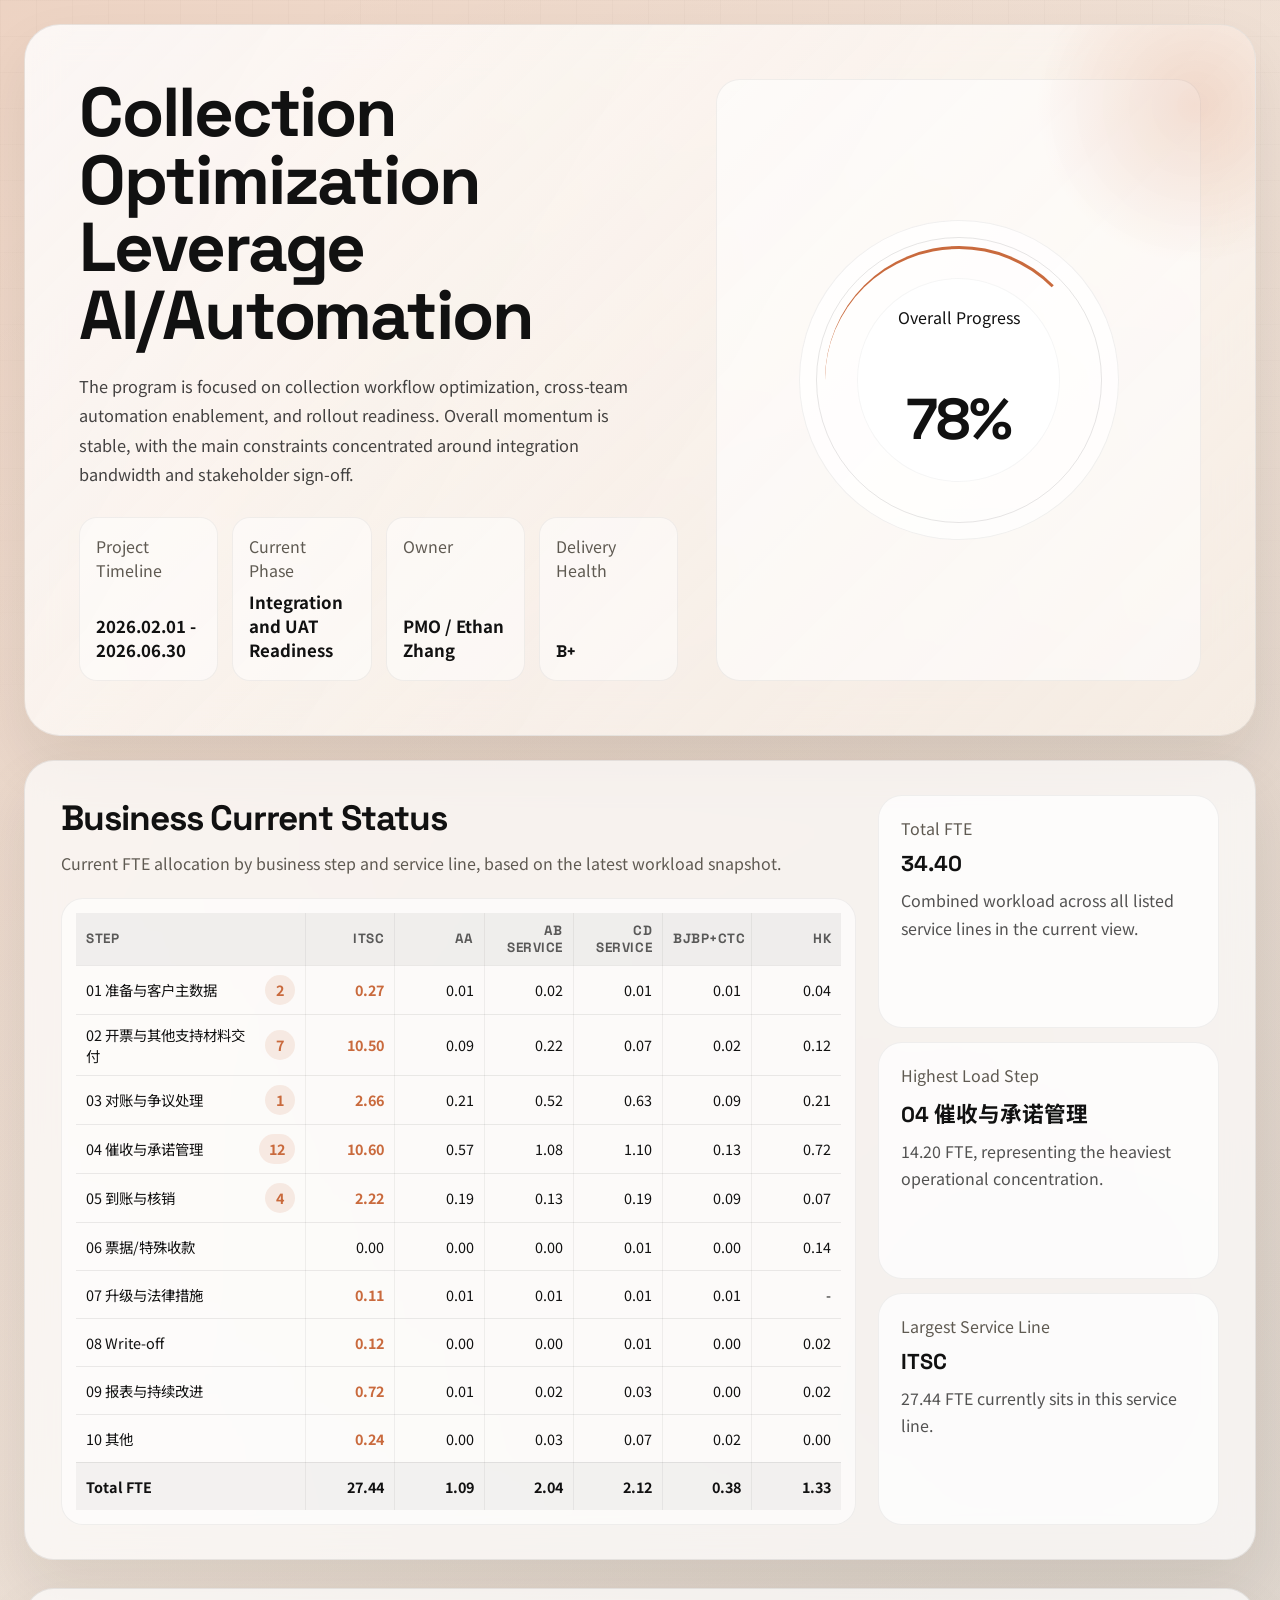
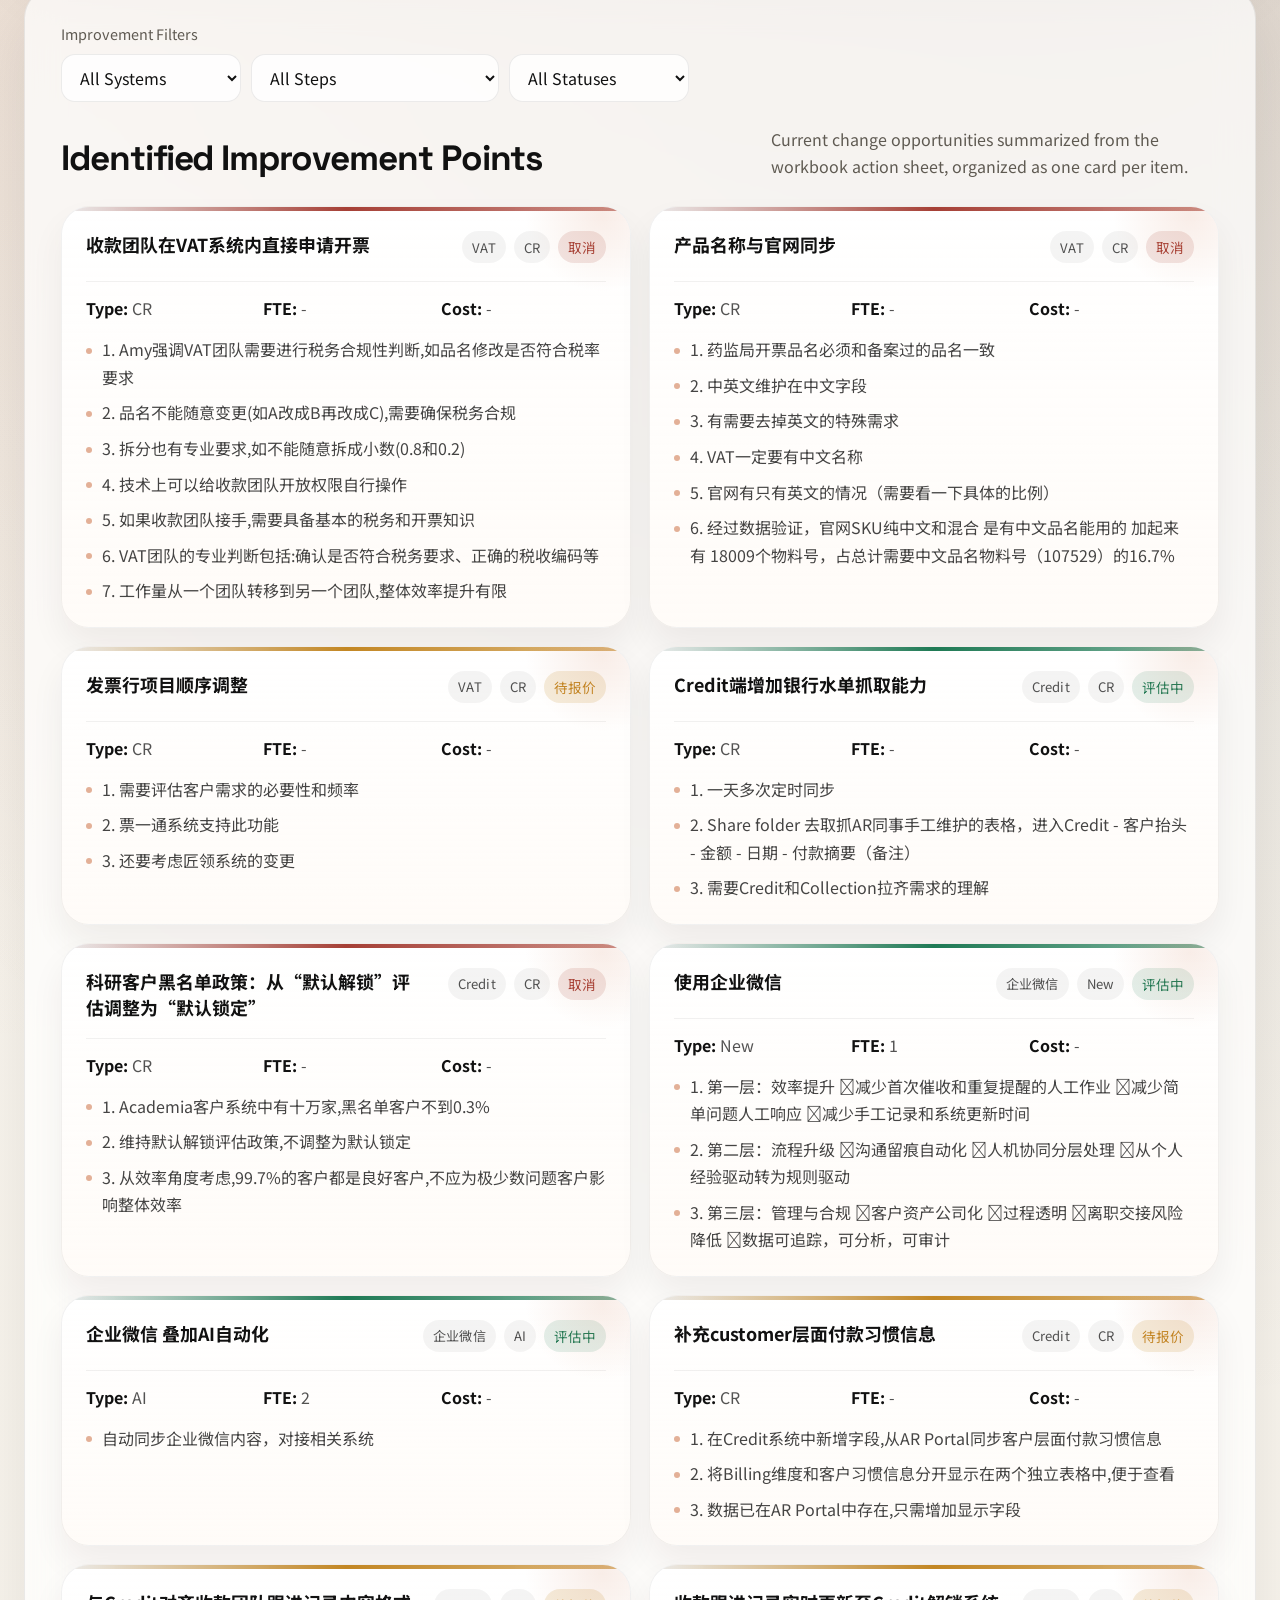
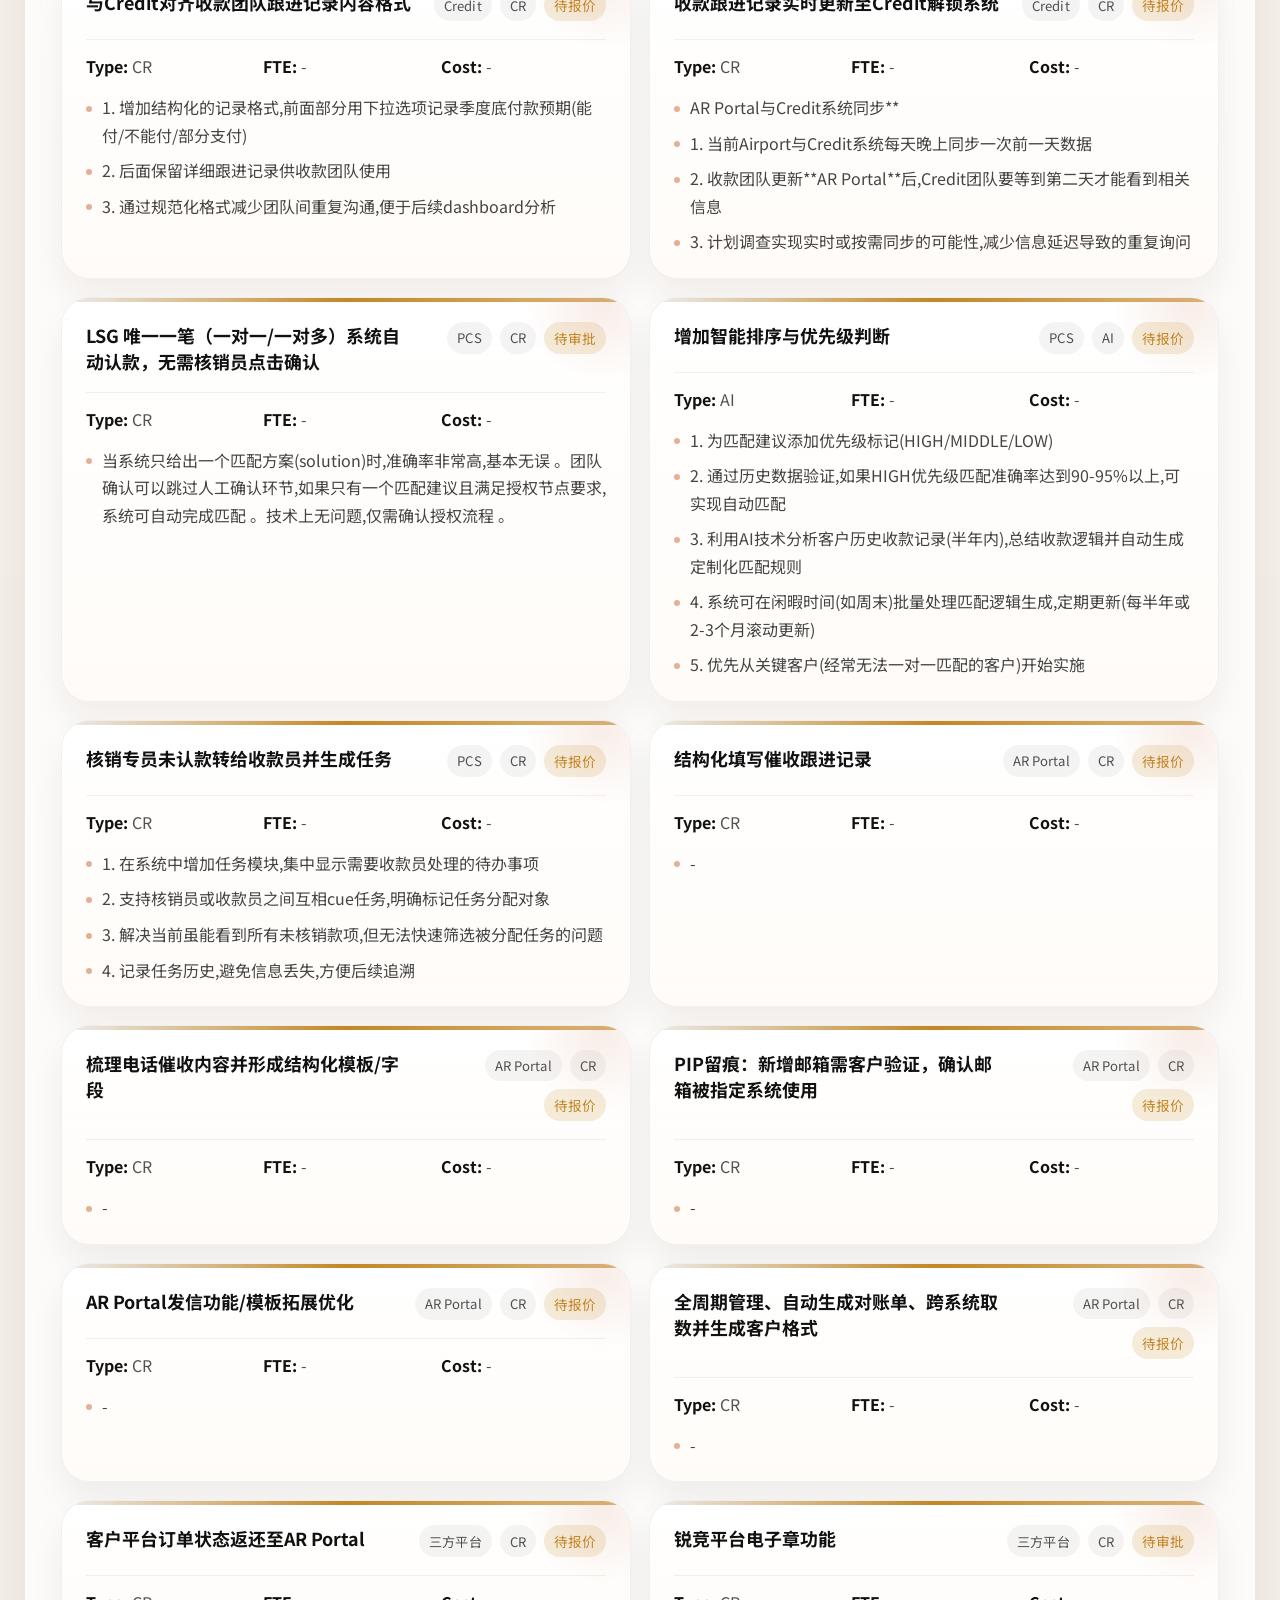
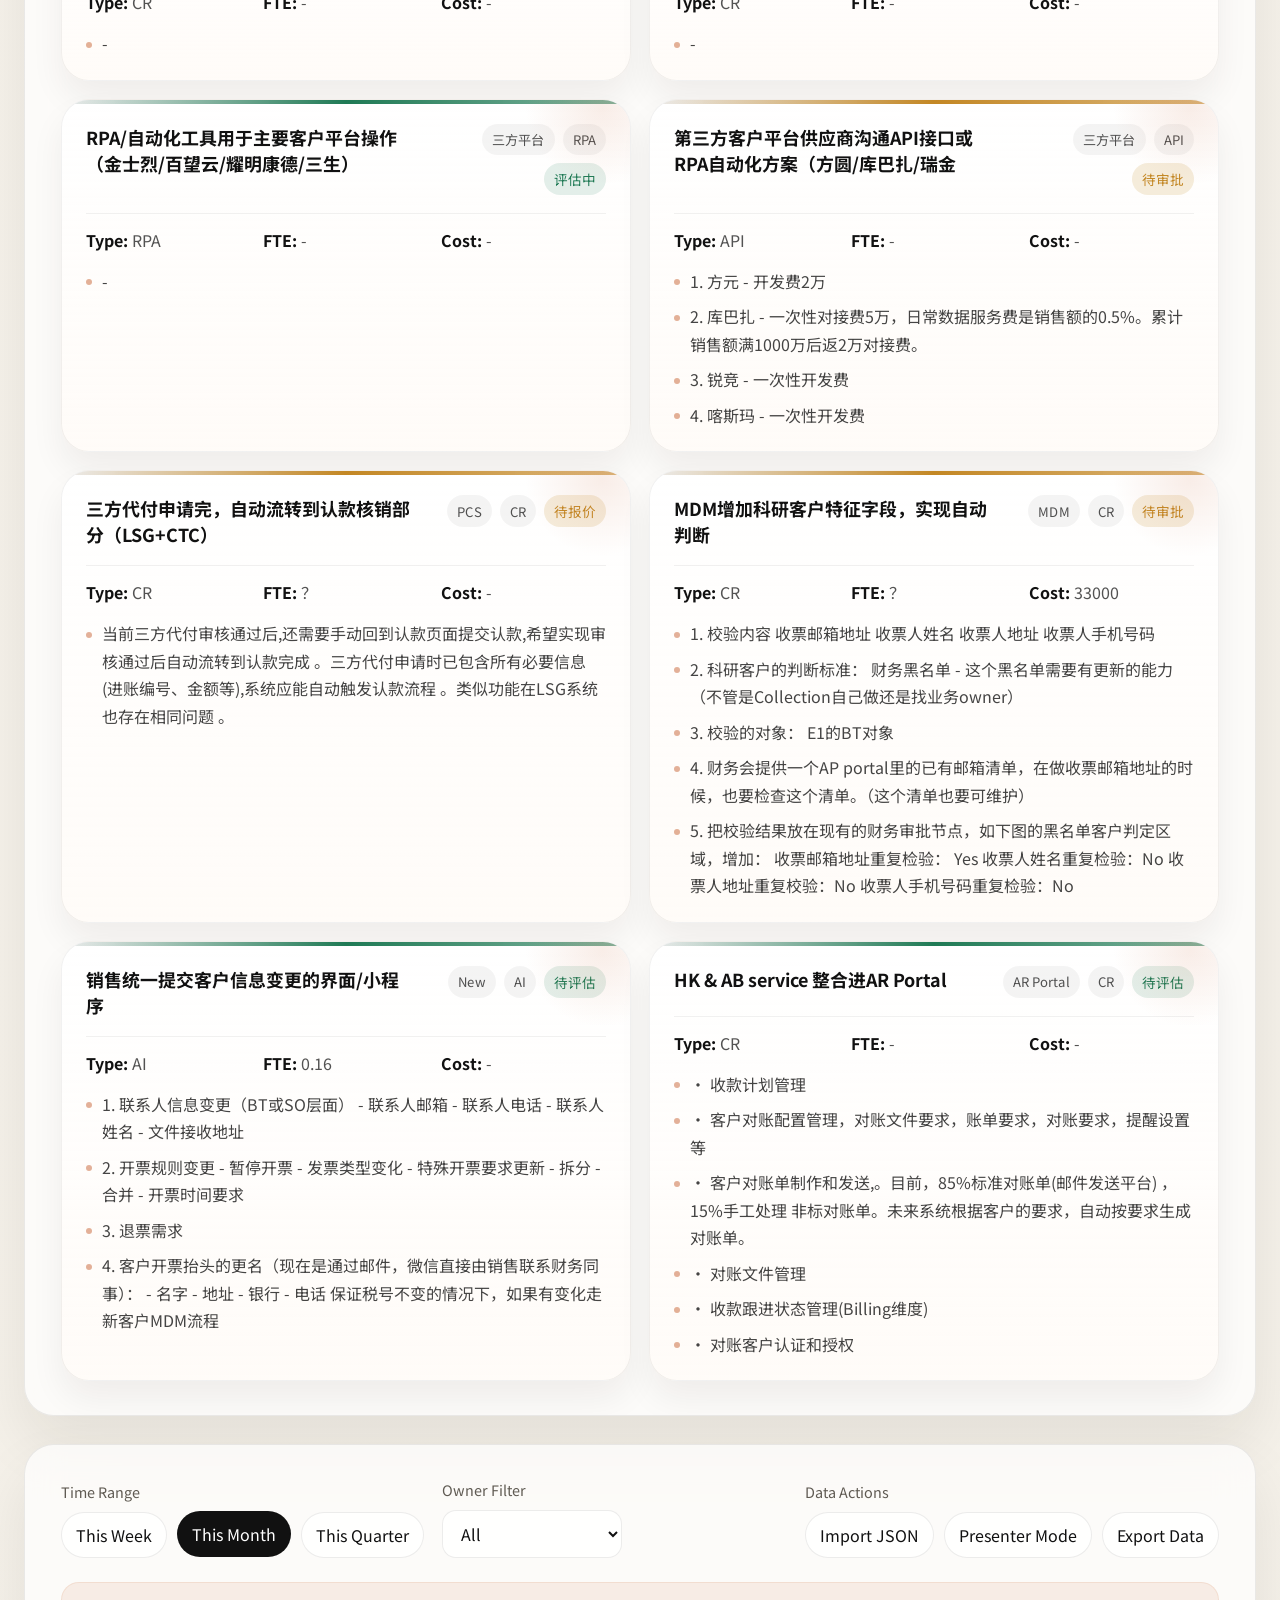
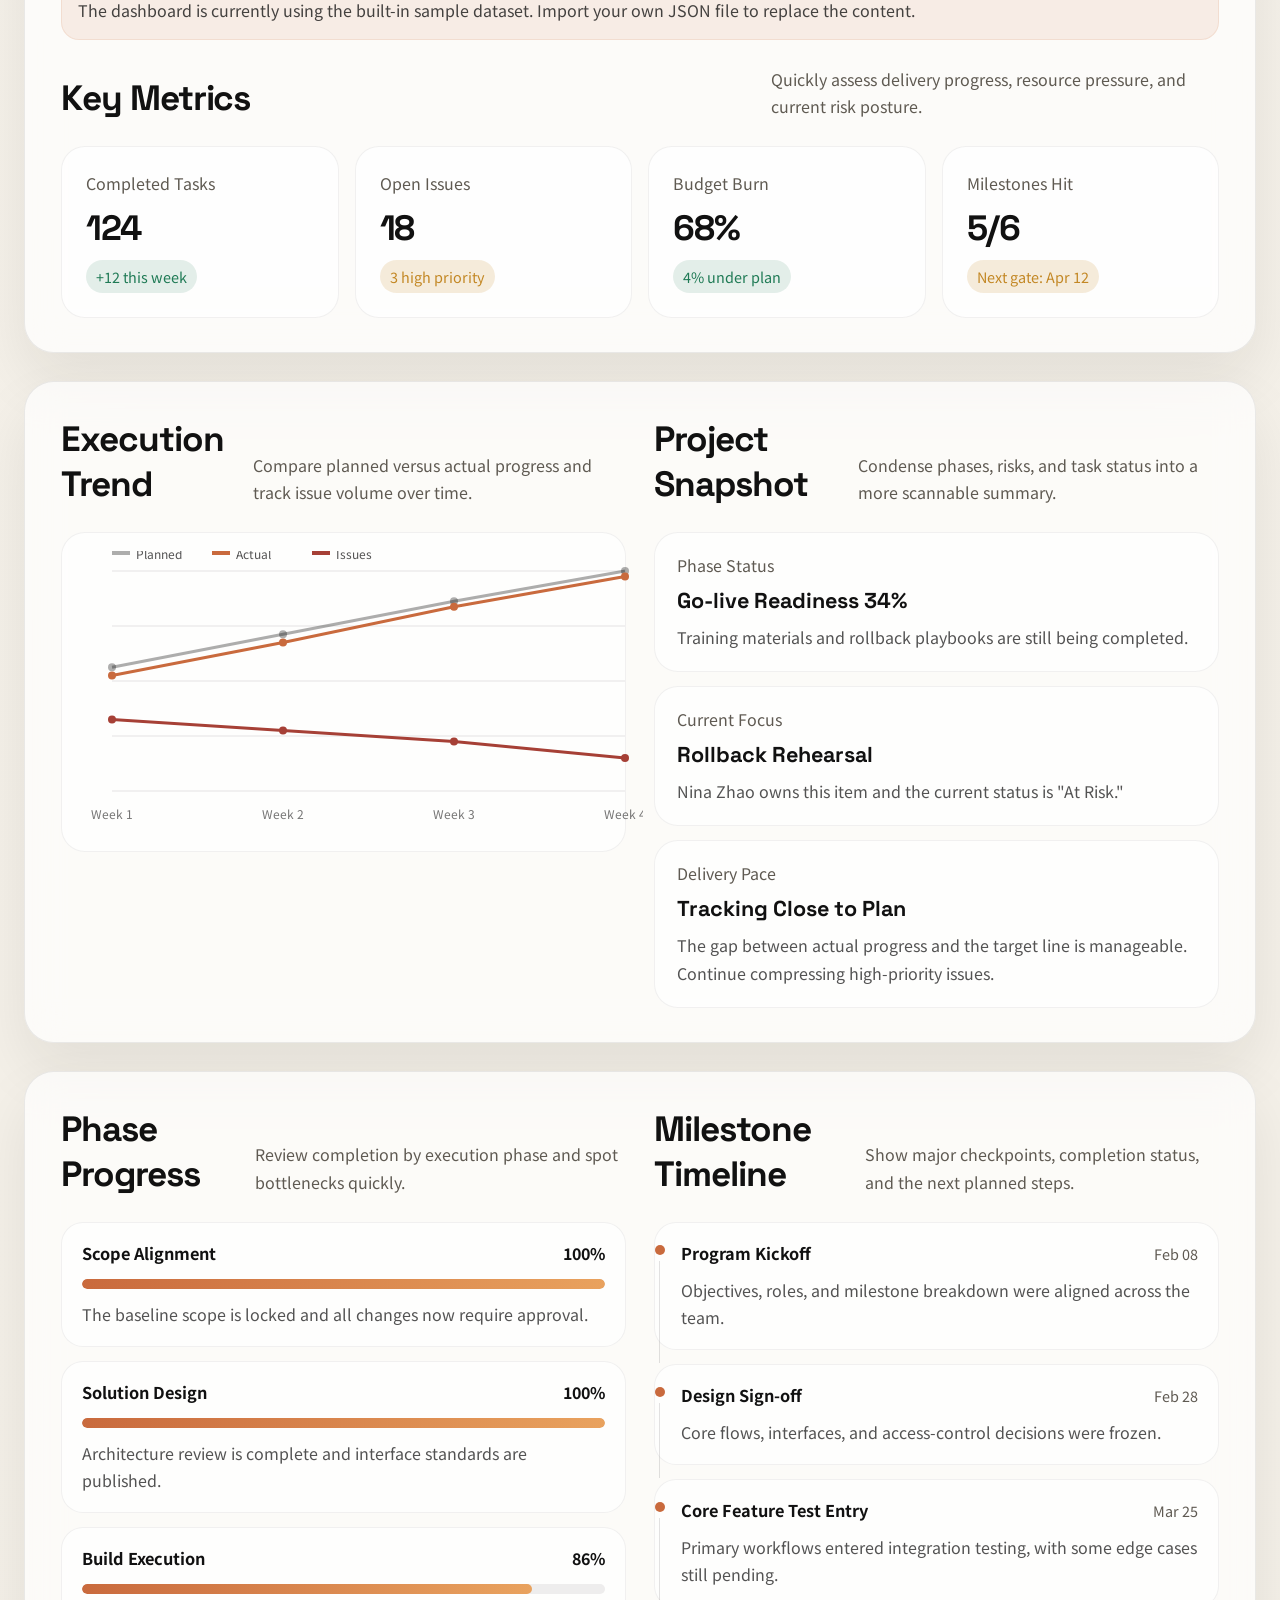
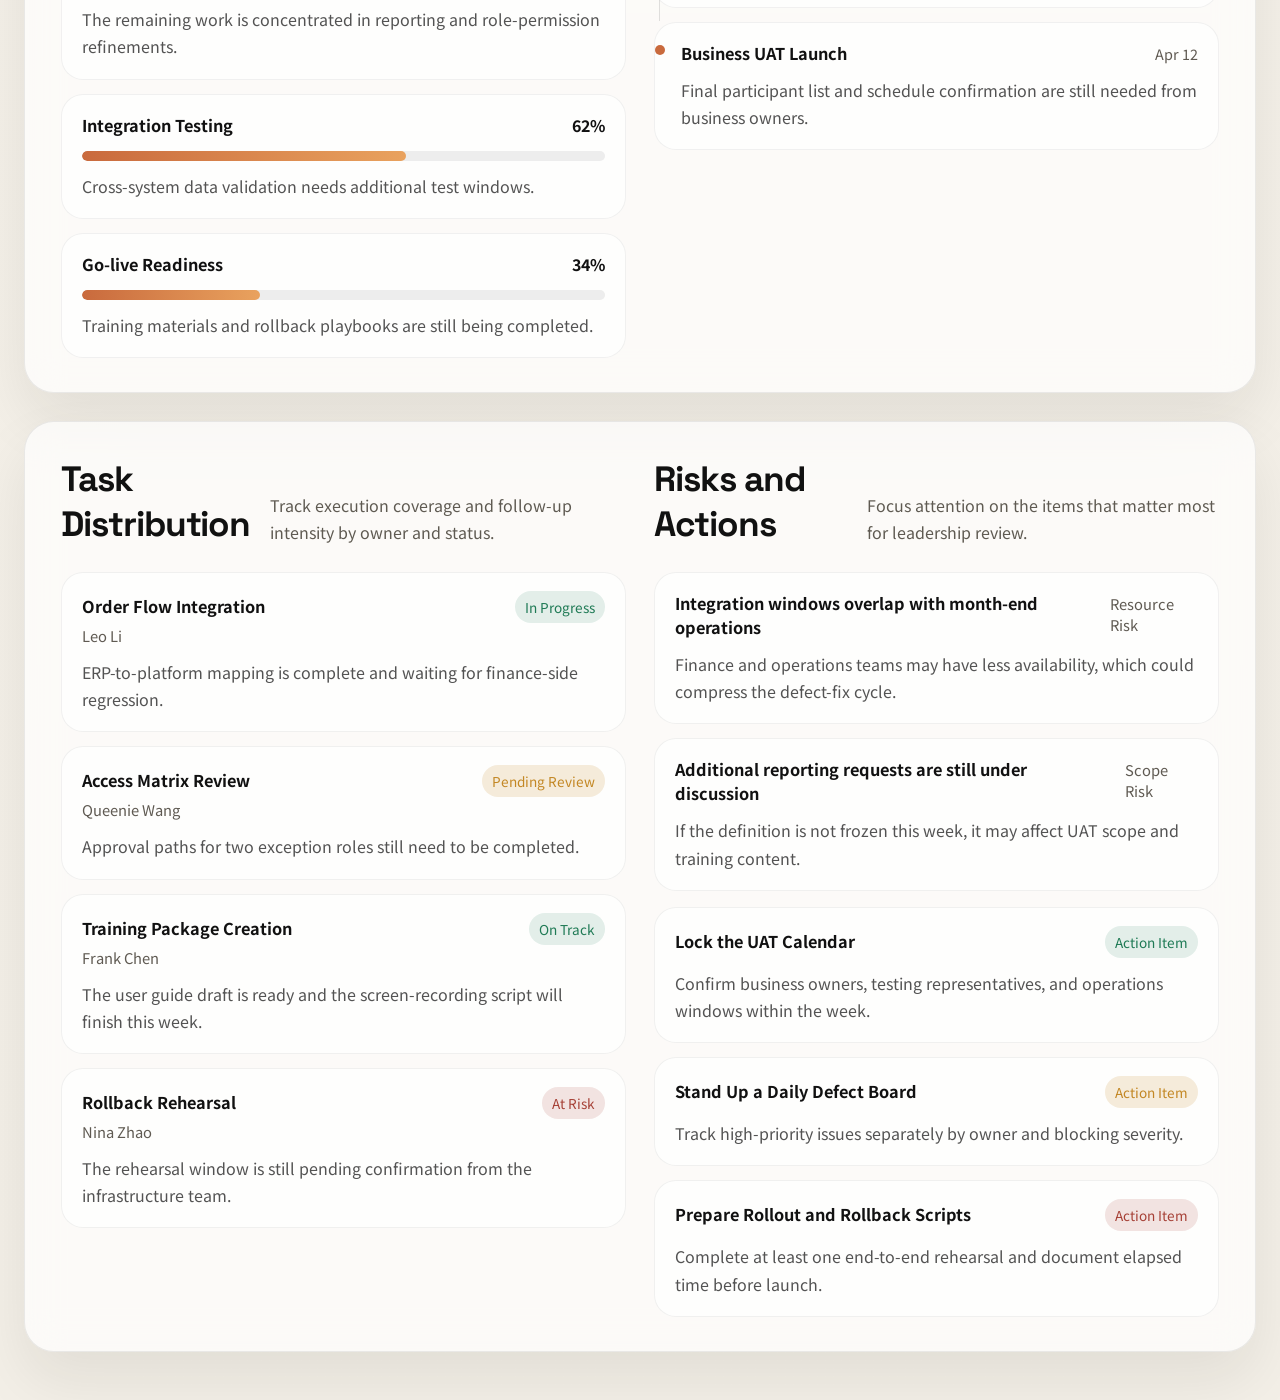
==== index.html @ 38a6ad5c "Initial dashboard implementation" ====
<!DOCTYPE html>
<html lang="en">
  <head>
    <meta charset="UTF-8" />
    <meta name="viewport" content="width=device-width, initial-scale=1.0" />
    <title>Project Execution Dashboard</title>
    <link rel="preconnect" href="https://fonts.googleapis.com" />
    <link rel="preconnect" href="https://fonts.gstatic.com" crossorigin />
    <link
      href="https://fonts.googleapis.com/css2?family=Noto+Sans+SC:wght@400;500;700;800&family=Space+Grotesk:wght@500;700&display=swap"
      rel="stylesheet"
    />
    <link rel="stylesheet" href="./styles.css" />
  </head>
  <body>
    <div class="page-shell">
      <header class="hero slide">
        <div class="hero-copy">
          <h1 id="project-name">Collection Optimization Leverage AI/Automation</h1>
          <p class="hero-summary" id="project-summary"></p>
          <div class="hero-meta">
            <div>
              <span class="meta-label">Project Timeline</span>
              <strong id="project-duration"></strong>
            </div>
            <div>
              <span class="meta-label">Current Phase</span>
              <strong id="project-stage"></strong>
            </div>
            <div>
              <span class="meta-label">Owner</span>
              <strong id="project-owner"></strong>
            </div>
            <div>
              <span class="meta-label">Delivery Health</span>
              <strong id="health-score"></strong>
            </div>
          </div>
        </div>

        <div class="hero-progress">
          <div class="hero-orbit-panel">
            <div class="progress-orbit">
              <div class="orbit-ring"></div>
              <div class="orbit-core">
                <span>Overall Progress</span>
                <strong id="overall-progress">0%</strong>
              </div>
            </div>
          </div>
        </div>
      </header>

      <main class="dashboard">
        <section class="section business-slide slide">
          <div>
            <div class="section-head">
              <h2><span class="title-line">Business Current Status</span></h2>
              <p>Current FTE allocation by business step and service line, based on the latest workload snapshot.</p>
            </div>
            <div class="business-table-shell">
              <table class="business-table" id="business-table">
                <thead></thead>
                <tbody></tbody>
              </table>
            </div>
          </div>

          <aside class="business-aside">
            <article class="overview-panel">
              <span class="meta-label">Total FTE</span>
              <strong id="business-total-fte"></strong>
              <p id="business-total-note"></p>
            </article>
            <article class="overview-panel">
              <span class="meta-label">Highest Load Step</span>
              <strong id="business-top-step"></strong>
              <p id="business-top-step-note"></p>
            </article>
            <article class="overview-panel">
              <span class="meta-label">Largest Service Line</span>
              <strong id="business-top-service"></strong>
              <p id="business-top-service-note"></p>
            </article>
          </aside>
        </section>

        <section class="section slide">
          <div class="toolbar">
            <div class="toolbar-group">
              <span class="toolbar-label">Improvement Filters</span>
              <div class="chip-group action-filter-group">
                <select id="action-system-filter" class="toolbar-select">
                  <option value="all">All Systems</option>
                </select>
                <select id="action-step-filter" class="toolbar-select">
                  <option value="all">All Steps</option>
                </select>
                <select id="action-status-filter" class="toolbar-select">
                  <option value="all">All Statuses</option>
                </select>
              </div>
            </div>
          </div>

          <div class="section-head">
            <h2>Identified Improvement Points</h2>
            <p>Current change opportunities summarized from the workbook action sheet, organized as one card per item.</p>
          </div>
          <div class="action-card-grid" id="action-card-grid"></div>
        </section>

        <section class="section slide">
          <div class="toolbar">
            <div class="toolbar-group">
              <span class="toolbar-label">Time Range</span>
              <div class="chip-group" id="range-chips"></div>
            </div>
            <div class="toolbar-group">
              <label class="toolbar-label" for="owner-filter">Owner Filter</label>
              <select id="owner-filter" class="toolbar-select">
                <option value="all">All</option>
              </select>
            </div>
            <div class="toolbar-group toolbar-actions">
              <span class="toolbar-label">Data Actions</span>
              <div class="chip-group action-chips">
                <label class="chip-button chip-file" for="data-file">Import JSON</label>
                <input id="data-file" type="file" accept=".json,application/json" hidden />
                <button type="button" class="chip-button" id="toggle-presenter">Presenter Mode</button>
                <button type="button" class="chip-button" id="export-data">Export Data</button>
              </div>
            </div>
          </div>

          <div class="status-banner" id="status-banner">
            The dashboard is currently using the built-in sample dataset. Import your own JSON file to replace the content.
          </div>

          <div class="section-head">
            <h2>Key Metrics</h2>
            <p>Quickly assess delivery progress, resource pressure, and current risk posture.</p>
          </div>
          <div class="metric-grid" id="metric-grid"></div>
        </section>

        <section class="section split-section slide">
          <div>
            <div class="section-head">
              <h2>Execution Trend</h2>
              <p>Compare planned versus actual progress and track issue volume over time.</p>
            </div>
            <div class="chart-card">
              <canvas id="trend-chart" aria-label="Execution trend chart"></canvas>
            </div>
          </div>

          <div>
            <div class="section-head">
              <h2>Project Snapshot</h2>
              <p>Condense phases, risks, and task status into a more scannable summary.</p>
            </div>
            <div class="overview-stack">
              <article class="overview-panel">
                <span class="meta-label">Phase Status</span>
                <strong id="phase-highlight"></strong>
                <p id="phase-highlight-note"></p>
              </article>
              <article class="overview-panel">
                <span class="meta-label">Current Focus</span>
                <strong id="focus-highlight"></strong>
                <p id="focus-highlight-note"></p>
              </article>
              <article class="overview-panel">
                <span class="meta-label">Delivery Pace</span>
                <strong id="pace-highlight"></strong>
                <p id="pace-highlight-note"></p>
              </article>
            </div>
          </div>
        </section>

        <section class="section split-section slide">
          <div>
            <div class="section-head">
              <h2>Phase Progress</h2>
              <p>Review completion by execution phase and spot bottlenecks quickly.</p>
            </div>
            <div class="phase-list" id="phase-list"></div>
          </div>

          <div>
            <div class="section-head">
              <h2>Milestone Timeline</h2>
              <p>Show major checkpoints, completion status, and the next planned steps.</p>
            </div>
            <div class="timeline" id="timeline"></div>
          </div>
        </section>

        <section class="section split-section">
          <div>
            <div class="section-head">
              <h2>Task Distribution</h2>
              <p>Track execution coverage and follow-up intensity by owner and status.</p>
            </div>
            <div class="task-board" id="task-board"></div>
          </div>

          <div>
            <div class="section-head">
              <h2>Risks and Actions</h2>
              <p>Focus attention on the items that matter most for leadership review.</p>
            </div>
            <div class="risk-list" id="risk-list"></div>
            <div class="action-list" id="action-list"></div>
          </div>
        </section>
      </main>
    </div>

    <div class="modal-backdrop" id="action-modal" hidden>
      <div class="modal-panel">
        <div class="section-head modal-head">
          <h2 id="modal-title">Linked Actions</h2>
          <button type="button" class="chip-button" id="modal-close">Close</button>
        </div>
        <div class="action-card-grid" id="modal-card-grid"></div>
      </div>
    </div>

    <script src="./action-summary-data.js"></script>
    <script src="./script.js"></script>
  </body>
</html>
---- styles.css ----
:root {
  --bg: #f3efe7;
  --surface: rgba(255, 255, 255, 0.72);
  --surface-strong: rgba(255, 255, 255, 0.92);
  --ink: #111111;
  --muted: #5f5a52;
  --line: rgba(17, 17, 17, 0.08);
  --accent: #c96a3d;
  --accent-soft: rgba(201, 106, 61, 0.14);
  --success: #1f7a55;
  --warn: #c38724;
  --danger: #a64036;
  --shadow: 0 28px 60px rgba(30, 22, 16, 0.08);
  --page-width: min(1280px, calc(100vw - 48px));
}

* {
  box-sizing: border-box;
}

html {
  scroll-behavior: smooth;
}

body {
  margin: 0;
  font-family: "Noto Sans SC", "Segoe UI", sans-serif;
  color: var(--ink);
  background:
    radial-gradient(circle at top left, rgba(201, 106, 61, 0.24), transparent 28%),
    radial-gradient(circle at 85% 15%, rgba(17, 17, 17, 0.12), transparent 20%),
    linear-gradient(180deg, #f8f4ed 0%, var(--bg) 100%);
}

body::before {
  content: "";
  position: fixed;
  inset: 0;
  background-image: linear-gradient(rgba(17, 17, 17, 0.02) 1px, transparent 1px),
    linear-gradient(90deg, rgba(17, 17, 17, 0.02) 1px, transparent 1px);
  background-size: 36px 36px;
  pointer-events: none;
  mask-image: linear-gradient(180deg, rgba(0, 0, 0, 0.8), transparent 88%);
}

.page-shell {
  width: var(--page-width);
  margin: 0 auto;
  padding: 24px 0 48px;
}

.slide {
  width: 100%;
  position: relative;
}

.hero,
.section {
  backdrop-filter: blur(18px);
  border: 1px solid var(--line);
  box-shadow: var(--shadow);
}

.hero {
  padding: 54px;
  display: grid;
  grid-template-columns: minmax(0, 1.12fr) minmax(380px, 0.88fr);
  gap: 20px;
  align-items: stretch;
  border-radius: 36px;
  background:
    linear-gradient(135deg, rgba(255, 255, 255, 0.84), rgba(255, 248, 240, 0.64)),
    linear-gradient(120deg, rgba(201, 106, 61, 0.07), transparent 60%);
  overflow: hidden;
  position: relative;
}

.hero::after {
  content: "";
  position: absolute;
  width: 340px;
  height: 340px;
  right: -110px;
  top: -90px;
  border-radius: 50%;
  background: radial-gradient(circle, rgba(201, 106, 61, 0.2), transparent 66%);
}

.meta-label,
.section-head p,
.metric-label,
.timeline-date,
.task-owner,
.risk-tag {
  color: var(--muted);
}

h1,
h2,
.metric-value,
#overall-progress,
#health-score {
  font-family: "Space Grotesk", "Noto Sans SC", sans-serif;
  letter-spacing: -0.03em;
}

h1 {
  font-size: clamp(2.8rem, 5.4vw, 4.9rem);
  line-height: 0.98;
  margin: 0;
  max-width: 11ch;
}

.hero-summary {
  font-size: 1.02rem;
  line-height: 1.8;
  max-width: 64ch;
  margin: 22px 0 0;
  color: rgba(17, 17, 17, 0.78);
}

.hero-meta {
  display: grid;
  grid-template-columns: repeat(4, minmax(0, 1fr));
  gap: 14px;
  margin-top: 28px;
}

.hero-meta > div {
  padding: 16px 16px 18px;
  border-radius: 18px;
  background: rgba(255, 255, 255, 0.5);
  border: 1px solid rgba(17, 17, 17, 0.05);
  min-height: 110px;
  display: flex;
  flex-direction: column;
  justify-content: space-between;
}

.hero-meta strong {
  display: block;
  margin-top: 8px;
  font-size: 1.05rem;
}

.hero-copy {
  display: flex;
  flex-direction: column;
  justify-content: space-between;
  padding-right: 18px;
}

.hero-progress {
  display: flex;
  align-items: stretch;
  justify-content: flex-end;
  width: 100%;
}

.progress-orbit,
.metric-card,
.phase-item,
.timeline-item,
.task-item,
.risk-item,
.action-item {
  background: var(--surface);
  border: 1px solid rgba(17, 17, 17, 0.06);
}

.progress-orbit {
  width: 320px;
  height: 320px;
  position: relative;
  display: grid;
  place-items: center;
  border-radius: 50%;
  flex-shrink: 0;
}

.orbit-ring {
  position: absolute;
  inset: 16px;
  border-radius: 50%;
  border: 1px solid rgba(17, 17, 17, 0.1);
}

.orbit-ring::after {
  content: "";
  position: absolute;
  inset: 8px;
  border-radius: 50%;
  border-top: 3px solid var(--accent);
  border-right: 3px solid transparent;
  animation: spin 10s linear infinite;
}

.orbit-core {
  width: 64%;
  height: 64%;
  border-radius: 50%;
  display: grid;
  place-items: center;
  text-align: center;
  background: var(--surface-strong);
  box-shadow: inset 0 0 0 1px rgba(17, 17, 17, 0.04);
}

#overall-progress {
  font-size: 3.6rem;
}

.hero-orbit-panel {
  background: rgba(255, 255, 255, 0.58);
  border: 1px solid rgba(17, 17, 17, 0.06);
  border-radius: 24px;
}

.hero-orbit-panel {
  display: grid;
  place-items: center;
  padding: 28px;
  min-height: 480px;
  width: min(100%, 540px);
  margin-left: auto;
}

.dashboard {
  display: grid;
  gap: 28px;
  margin-top: 24px;
}

.section {
  border-radius: 30px;
  padding: 34px 36px;
  background: rgba(255, 255, 255, 0.7);
  overflow: hidden;
}

.toolbar {
  display: flex;
  justify-content: space-between;
  gap: 18px;
  align-items: end;
  margin-bottom: 24px;
  flex-wrap: wrap;
}

.toolbar-group {
  display: grid;
  gap: 10px;
}

.toolbar-actions {
  margin-left: auto;
}

.toolbar-label {
  font-size: 0.9rem;
  color: var(--muted);
}

.chip-group {
  display: flex;
  gap: 10px;
  flex-wrap: wrap;
}

.chip-button,
.toolbar-select {
  border: 1px solid rgba(17, 17, 17, 0.08);
  background: rgba(255, 255, 255, 0.8);
  color: var(--ink);
  font: inherit;
}

.chip-button {
  padding: 10px 14px;
  border-radius: 999px;
  cursor: pointer;
  transition: background 200ms ease, color 200ms ease, transform 200ms ease;
  text-decoration: none;
}

.chip-button.is-active,
.chip-button:hover {
  background: var(--ink);
  color: white;
  transform: translateY(-1px);
}

.toolbar-select {
  min-width: 180px;
  border-radius: 14px;
  padding: 10px 14px;
}

.action-filter-group {
  align-items: center;
}

.status-banner {
  margin-bottom: 26px;
  padding: 14px 16px;
  border-radius: 18px;
  background: rgba(201, 106, 61, 0.1);
  border: 1px solid rgba(201, 106, 61, 0.12);
  color: rgba(17, 17, 17, 0.78);
  line-height: 1.7;
}

.status-banner.is-success {
  background: rgba(31, 122, 85, 0.1);
  border-color: rgba(31, 122, 85, 0.16);
}

.section-head {
  display: flex;
  justify-content: space-between;
  gap: 20px;
  align-items: end;
  margin-bottom: 26px;
}

.section-head h2 {
  margin: 0;
  font-size: clamp(1.5rem, 3vw, 2.2rem);
}

.section-head p {
  margin: 0;
  max-width: 28rem;
  line-height: 1.7;
}

.metric-grid {
  display: grid;
  grid-template-columns: repeat(4, minmax(0, 1fr));
  gap: 16px;
}

.metric-card {
  padding: 24px;
  border-radius: 24px;
  display: grid;
  gap: 10px;
  transform: translateY(18px);
  opacity: 0;
  animation: rise 0.8s ease forwards;
}

.metric-card:nth-child(2) {
  animation-delay: 0.08s;
}

.metric-card:nth-child(3) {
  animation-delay: 0.16s;
}

.metric-card:nth-child(4) {
  animation-delay: 0.24s;
}

.metric-value {
  font-size: 2.2rem;
}

.metric-delta {
  display: inline-flex;
  width: fit-content;
  padding: 6px 10px;
  border-radius: 999px;
  font-size: 0.9rem;
  background: rgba(17, 17, 17, 0.05);
}

.metric-delta.is-good {
  color: var(--success);
  background: rgba(31, 122, 85, 0.12);
}

.metric-delta.is-warn {
  color: var(--warn);
  background: rgba(195, 135, 36, 0.16);
}

.split-section {
  display: grid;
  grid-template-columns: repeat(2, minmax(0, 1fr));
  gap: 28px;
}

.business-slide {
  display: grid;
  grid-template-columns: minmax(0, 1.4fr) minmax(260px, 0.6fr);
  gap: 22px;
  align-items: stretch;
}

.business-slide .section-head {
  display: grid;
  justify-content: start;
  align-items: start;
  gap: 10px;
  margin-bottom: 20px;
}

.business-slide .section-head p {
  max-width: none;
}

.business-slide .title-line {
  white-space: nowrap;
}

.business-table-shell {
  background: rgba(255, 255, 255, 0.62);
  border: 1px solid rgba(17, 17, 17, 0.06);
  border-radius: 22px;
  padding: 14px;
  overflow: hidden;
}

.business-table {
  width: 100%;
  border-collapse: collapse;
  table-layout: fixed;
  font-size: 0.9rem;
}

.business-table th,
.business-table td {
  padding: 9px 10px;
  height: 48px;
  border-bottom: 1px solid rgba(17, 17, 17, 0.08);
  border-right: 1px solid rgba(17, 17, 17, 0.06);
  vertical-align: middle;
}

.business-table th:last-child,
.business-table td:last-child {
  border-right: 0;
}

.business-table thead th {
  font-family: "Space Grotesk", "Noto Sans SC", sans-serif;
  font-size: 0.84rem;
  text-transform: uppercase;
  letter-spacing: 0.04em;
  color: rgba(17, 17, 17, 0.68);
  background: rgba(17, 17, 17, 0.05);
}

.business-table tbody tr:last-child td {
  border-bottom: 0;
}

.business-table td:first-child,
.business-table th:first-child {
  width: 30%;
  text-align: left;
}

.business-table td:not(:first-child),
.business-table th:not(:first-child) {
  text-align: right;
}

.business-table tbody tr.total-row td {
  font-weight: 700;
  background: rgba(17, 17, 17, 0.04);
}

.business-link {
  display: inline-flex;
  align-items: center;
  justify-content: flex-end;
  color: var(--accent);
  text-decoration: none;
  font-weight: 700;
}

.business-link:hover {
  text-decoration: underline;
}

.step-cell {
  display: flex;
  align-items: center;
  justify-content: space-between;
  gap: 12px;
}

.step-action-link {
  display: inline-flex;
  align-items: center;
  justify-content: center;
  min-width: 30px;
  height: 30px;
  padding: 0 10px;
  border-radius: 999px;
  background: rgba(201, 106, 61, 0.12);
  color: var(--accent);
  font-weight: 700;
  text-decoration: none;
}

.step-action-link:hover {
  background: rgba(201, 106, 61, 0.2);
}

.business-aside {
  display: grid;
  gap: 14px;
}

.chart-card,
.overview-panel {
  background: var(--surface);
  border: 1px solid rgba(17, 17, 17, 0.06);
  border-radius: 24px;
}

.chart-card {
  padding: 18px;
  min-height: 320px;
}

#trend-chart {
  width: 100%;
  height: 280px;
  display: block;
}

.overview-stack {
  display: grid;
  gap: 14px;
}

.overview-panel {
  padding: 20px 22px;
}

.overview-panel strong {
  display: block;
  margin-top: 10px;
  font-family: "Space Grotesk", "Noto Sans SC", sans-serif;
  font-size: 1.35rem;
}

.overview-panel p {
  margin: 10px 0 0;
  color: rgba(17, 17, 17, 0.72);
  line-height: 1.7;
}

.phase-list,
.timeline,
.task-board,
.risk-list,
.action-list {
  display: grid;
  gap: 14px;
}

.phase-item,
.timeline-item,
.task-item,
.risk-item,
.action-item {
  border-radius: 22px;
  padding: 18px 20px;
}

.phase-item header,
.timeline-item header,
.task-item header,
.risk-item header,
.action-item header {
  display: flex;
  justify-content: space-between;
  gap: 16px;
  align-items: baseline;
}

.phase-item h3,
.timeline-item h3,
.task-item h3,
.risk-item h3,
.action-item h3 {
  margin: 0;
  font-size: 1.02rem;
}

.phase-bar {
  margin-top: 14px;
  height: 10px;
  border-radius: 999px;
  overflow: hidden;
  background: rgba(17, 17, 17, 0.07);
}

.phase-fill {
  height: 100%;
  border-radius: inherit;
  background: linear-gradient(90deg, var(--accent), #e9a25e);
  transform-origin: left center;
  animation: fillBar 1s cubic-bezier(0.25, 1, 0.5, 1);
}

.phase-note,
.timeline-item p,
.task-item p,
.risk-item p,
.action-item p {
  margin: 12px 0 0;
  color: rgba(17, 17, 17, 0.72);
  line-height: 1.7;
}

.timeline-item {
  position: relative;
  padding-left: 26px;
}

.timeline-item::before {
  content: "";
  position: absolute;
  left: 0;
  top: 22px;
  width: 10px;
  height: 10px;
  border-radius: 50%;
  background: var(--accent);
}

.timeline-item::after {
  content: "";
  position: absolute;
  left: 4px;
  top: 38px;
  bottom: -14px;
  width: 1px;
  background: rgba(17, 17, 17, 0.12);
}

.timeline-item:last-child::after {
  display: none;
}

.timeline-date {
  font-size: 0.9rem;
}

.task-item,
.risk-item,
.action-item {
  transition: transform 220ms ease, background 220ms ease;
}

.task-item:hover,
.risk-item:hover,
.action-item:hover {
  transform: translateX(4px);
  background: var(--surface-strong);
}

.status-pill {
  display: inline-flex;
  align-items: center;
  gap: 6px;
  padding: 6px 10px;
  border-radius: 999px;
  font-size: 0.85rem;
  background: rgba(17, 17, 17, 0.06);
}

.status-pill[data-tone="good"] {
  color: var(--success);
  background: rgba(31, 122, 85, 0.12);
}

.status-pill[data-tone="warn"] {
  color: var(--warn);
  background: rgba(195, 135, 36, 0.16);
}

.status-pill[data-tone="danger"] {
  color: var(--danger);
  background: rgba(166, 64, 54, 0.14);
}

.detail-fte {
  display: inline-flex;
  align-items: center;
  justify-content: center;
  min-width: 84px;
  padding: 8px 12px;
  border-radius: 999px;
  background: rgba(201, 106, 61, 0.12);
  color: var(--accent);
  font-family: "Space Grotesk", "Noto Sans SC", sans-serif;
  font-size: 0.95rem;
  font-weight: 700;
  text-align: center;
}

.detail-grid {
  display: grid;
  grid-template-columns: repeat(2, minmax(0, 1fr));
  gap: 16px;
}

.action-card-grid {
  display: grid;
  grid-template-columns: repeat(2, minmax(0, 1fr));
  gap: 18px;
}

.action-summary-card {
  position: relative;
  padding: 24px 24px 22px;
  border-radius: 28px;
  background:
    linear-gradient(180deg, rgba(255, 255, 255, 0.88), rgba(255, 250, 245, 0.7)),
    rgba(255, 255, 255, 0.82);
  border: 1px solid rgba(17, 17, 17, 0.06);
  box-shadow: 0 18px 34px rgba(30, 22, 16, 0.06);
  overflow: hidden;
  transition: transform 220ms ease, box-shadow 220ms ease, border-color 220ms ease;
}

.action-summary-card::before {
  content: "";
  position: absolute;
  inset: 0 auto auto 0;
  width: 100%;
  height: 4px;
  background: linear-gradient(90deg, rgba(17, 17, 17, 0.08), var(--accent), rgba(233, 162, 94, 0.7));
}

.action-summary-card::after {
  content: "";
  position: absolute;
  width: 160px;
  height: 160px;
  right: -52px;
  top: -72px;
  border-radius: 50%;
  background: radial-gradient(circle, rgba(201, 106, 61, 0.12), transparent 68%);
  pointer-events: none;
}

.action-summary-card:hover {
  transform: translateY(-4px);
  box-shadow: 0 24px 42px rgba(30, 22, 16, 0.1);
  border-color: rgba(201, 106, 61, 0.18);
}

.action-summary-card[data-tone="good"]::before {
  background: linear-gradient(90deg, rgba(17, 17, 17, 0.08), #1f7a55, rgba(31, 122, 85, 0.55));
}

.action-summary-card[data-tone="warn"]::before {
  background: linear-gradient(90deg, rgba(17, 17, 17, 0.08), #c38724, rgba(195, 135, 36, 0.58));
}

.action-summary-card[data-tone="danger"]::before {
  background: linear-gradient(90deg, rgba(17, 17, 17, 0.08), #a64036, rgba(166, 64, 54, 0.58));
}

.action-card-top {
  display: flex;
  justify-content: space-between;
  gap: 14px;
  align-items: start;
}

.action-card-top h3 {
  margin: 0;
  max-width: 30ch;
  font-size: 1.12rem;
  line-height: 1.45;
}

.action-card-tags {
  display: flex;
  gap: 8px;
  flex-wrap: wrap;
  justify-content: flex-end;
}

.action-tag {
  display: inline-flex;
  align-items: center;
  padding: 6px 10px;
  border-radius: 999px;
  background: rgba(17, 17, 17, 0.045);
  color: rgba(17, 17, 17, 0.72);
  font-size: 0.82rem;
  letter-spacing: 0.01em;
}

.action-summary-card .meta-line {
  margin: 0;
  color: rgba(17, 17, 17, 0.72);
}

.action-summary-card .meta-row {
  display: grid;
  grid-template-columns: repeat(3, minmax(0, 1fr));
  gap: 12px;
  margin-top: 18px;
  padding: 14px 0 0;
  border-top: 1px solid rgba(17, 17, 17, 0.06);
}

.action-summary-card .meta-line strong {
  color: var(--ink);
}

.action-remark-list {
  display: grid;
  gap: 8px;
  margin-top: 16px;
}

.action-remark-list p {
  margin: 0;
  color: rgba(17, 17, 17, 0.78);
  line-height: 1.72;
  position: relative;
  padding-left: 16px;
}

.action-remark-list p::before {
  content: "";
  position: absolute;
  left: 0;
  top: 0.72em;
  width: 6px;
  height: 6px;
  border-radius: 50%;
  background: rgba(201, 106, 61, 0.52);
}

.detail-list-block {
  display: grid;
  gap: 8px;
  margin-top: 12px;
}

.detail-list-block p {
  margin: 0;
}

.modal-backdrop {
  position: fixed;
  inset: 0;
  background: rgba(17, 17, 17, 0.28);
  backdrop-filter: blur(8px);
  padding: 32px;
  z-index: 20;
}

.modal-panel {
  width: min(1200px, 100%);
  max-height: calc(100vh - 64px);
  margin: 0 auto;
  overflow: auto;
  border-radius: 28px;
  padding: 28px;
  background: rgba(255, 255, 255, 0.96);
  border: 1px solid rgba(17, 17, 17, 0.06);
  box-shadow: 0 28px 60px rgba(30, 22, 16, 0.16);
}

.modal-head {
  position: sticky;
  top: 0;
  background: rgba(255, 255, 255, 0.96);
  padding-bottom: 16px;
  z-index: 1;
}

.task-owner,
.risk-tag {
  font-size: 0.92rem;
}

.action-list {
  margin-top: 16px;
}

body.presenter-mode .page-shell {
  width: min(1440px, calc(100vw - 24px));
}

body.presenter-mode .section,
body.presenter-mode .hero {
  box-shadow: none;
  border-color: rgba(17, 17, 17, 0.05);
}

body.presenter-mode .status-banner {
  background: rgba(17, 17, 17, 0.04);
  border-color: rgba(17, 17, 17, 0.05);
}

@keyframes spin {
  to {
    transform: rotate(360deg);
  }
}

@keyframes rise {
  to {
    transform: translateY(0);
    opacity: 1;
  }
}

@keyframes fillBar {
  from {
    transform: scaleX(0);
  }

  to {
    transform: scaleX(1);
  }
}

@media (max-width: 1080px) {
  .hero,
  .business-slide,
  .split-section,
  .metric-grid {
    grid-template-columns: 1fr;
  }

  .hero {
    min-height: auto;
  }

  .hero-copy {
    gap: 24px;
  }

  .hero-progress {
    align-content: start;
  }
}

@media (max-width: 720px) {
  :root {
    --page-width: calc(100vw - 20px);
  }

  .page-shell {
    width: var(--page-width);
    padding: 12px 0 28px;
  }

  .slide {
    min-height: auto;
  }

  .hero,
  .section {
    padding: 22px;
    border-radius: 24px;
  }

  .business-table-shell {
    overflow-x: auto;
  }

  .business-table {
    min-width: 780px;
  }

  .action-card-grid,
  .detail-grid {
    grid-template-columns: 1fr;
  }

  .modal-backdrop {
    padding: 14px;
  }

  .modal-panel {
    padding: 18px;
  }

  .action-summary-card .meta-row {
    grid-template-columns: 1fr;
    gap: 0;
  }

  .hero-meta {
    grid-template-columns: 1fr;
  }

  .progress-orbit {
    width: 240px;
    height: 240px;
  }

  #overall-progress {
    font-size: 2.5rem;
  }
  .section-head {
    flex-direction: column;
    align-items: start;
  }

  .toolbar {
    align-items: start;
  }

  .toolbar-select {
    min-width: 100%;
  }

  .toolbar-actions {
    margin-left: 0;
  }
}
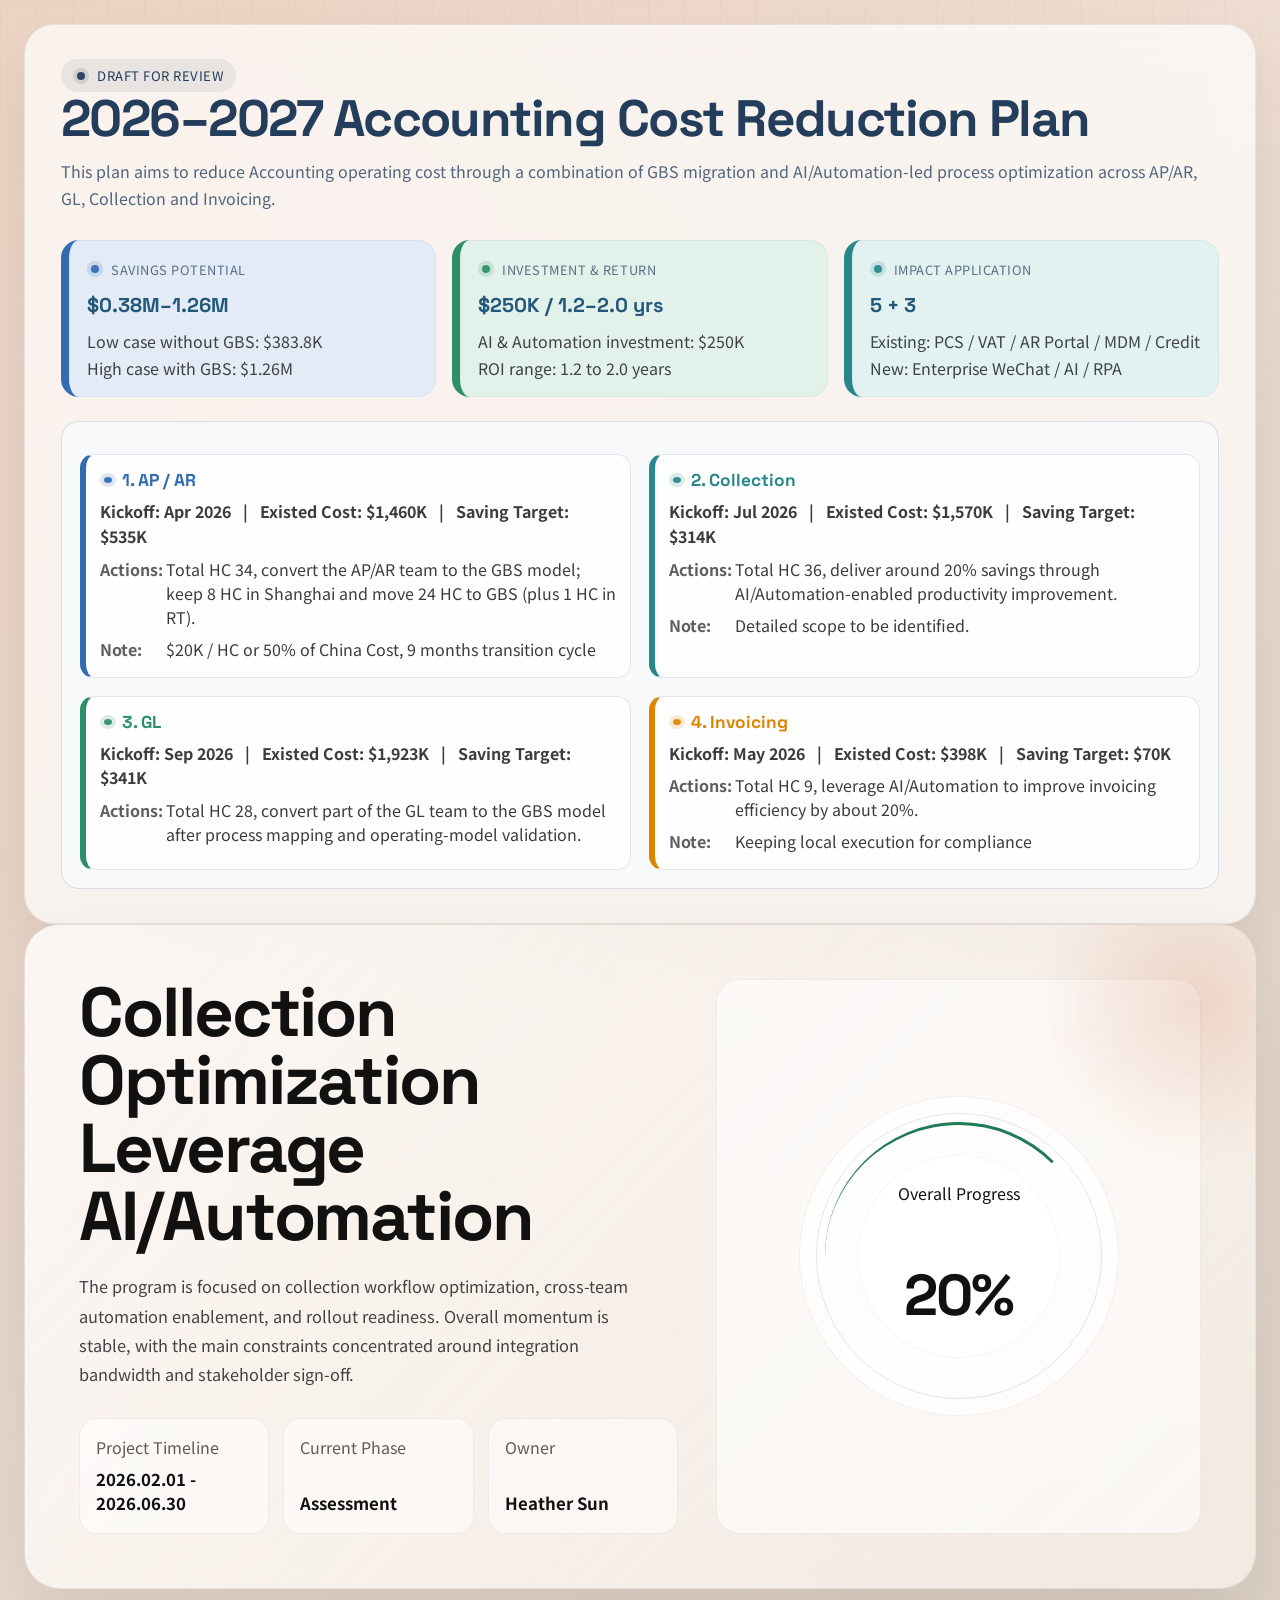
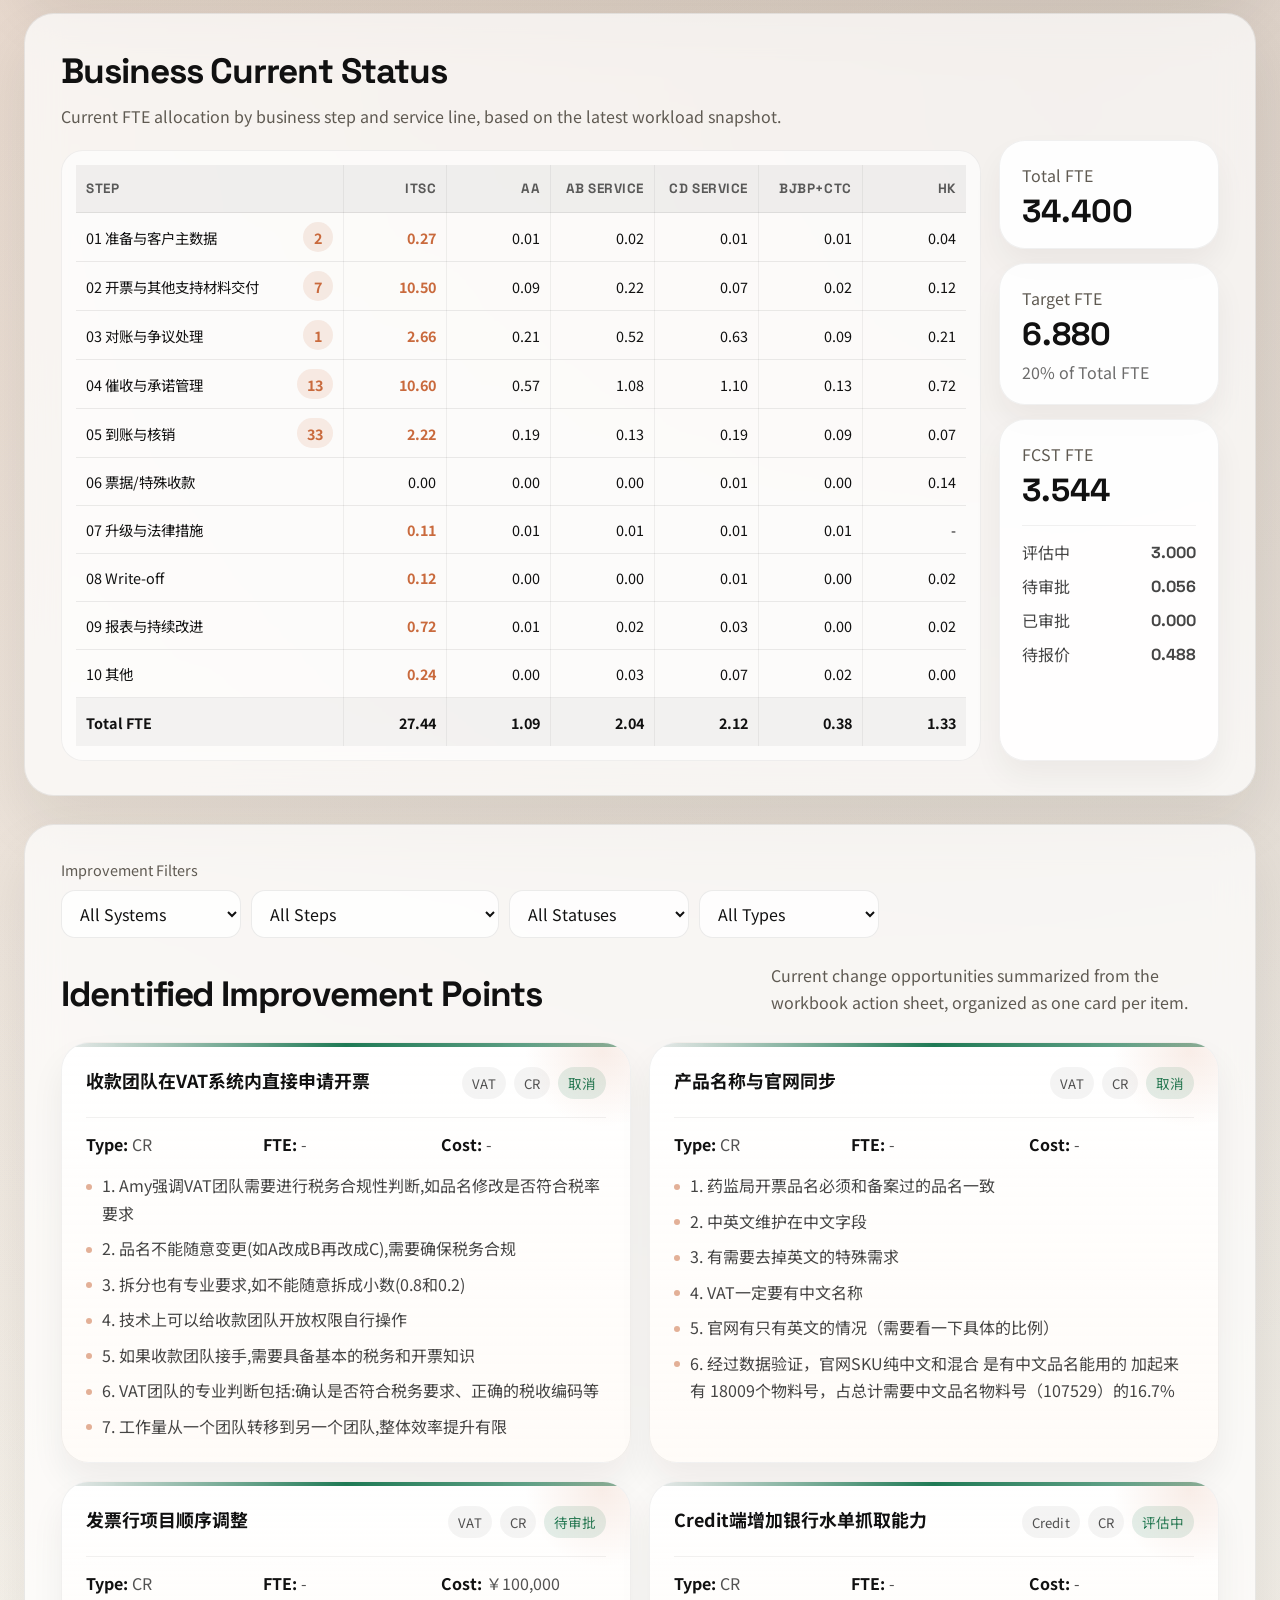
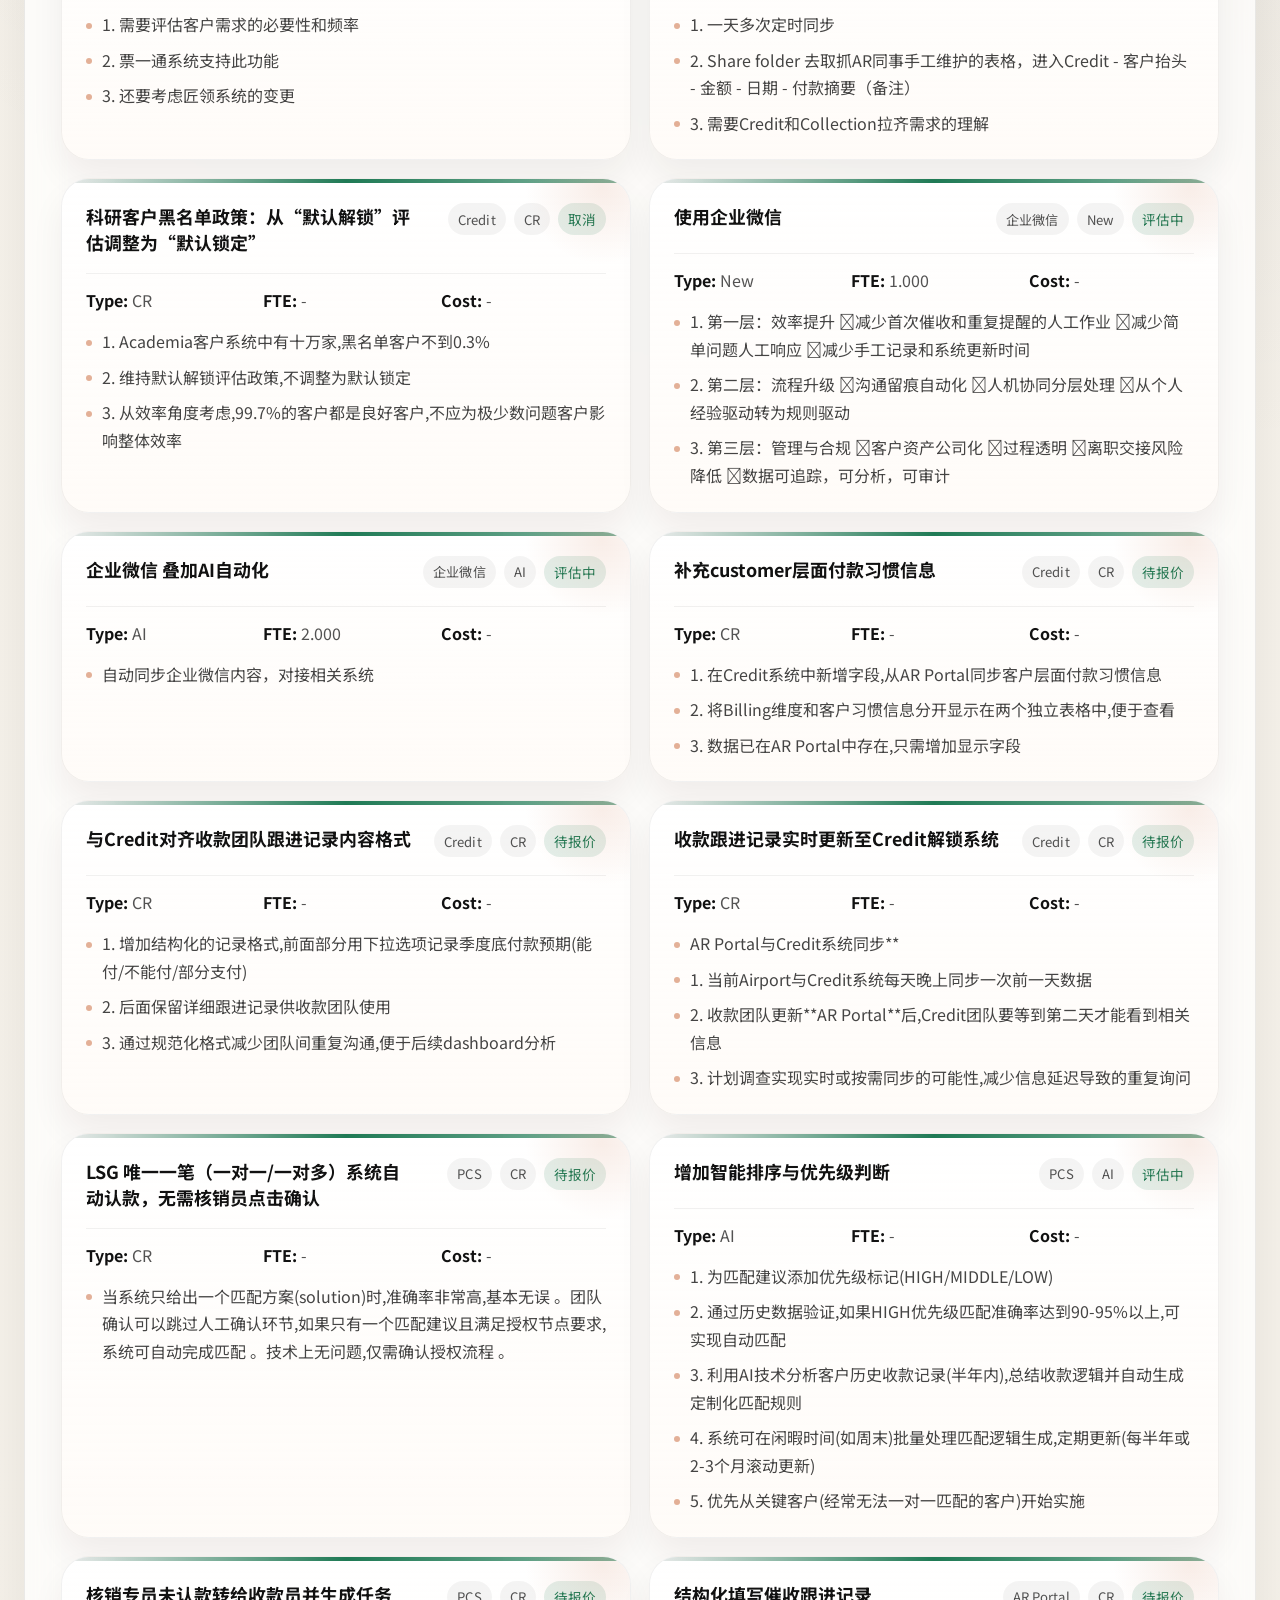
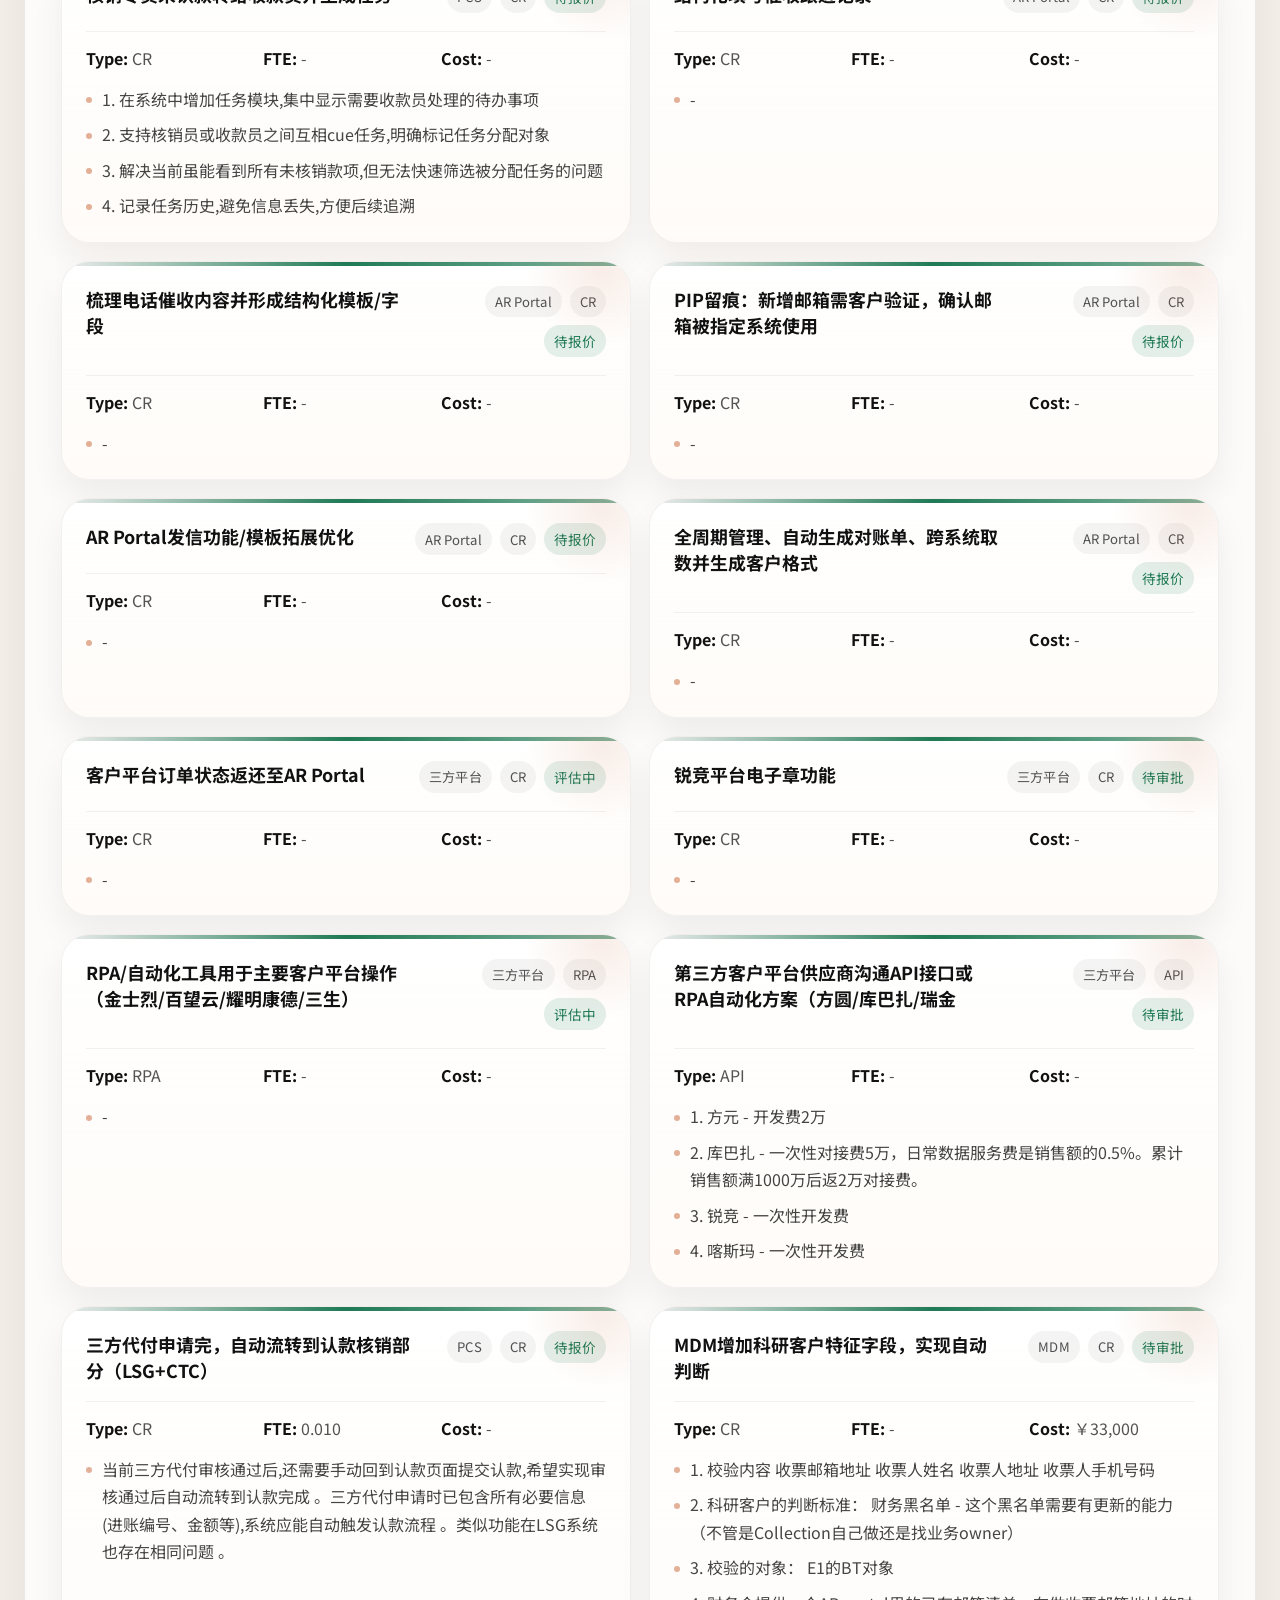
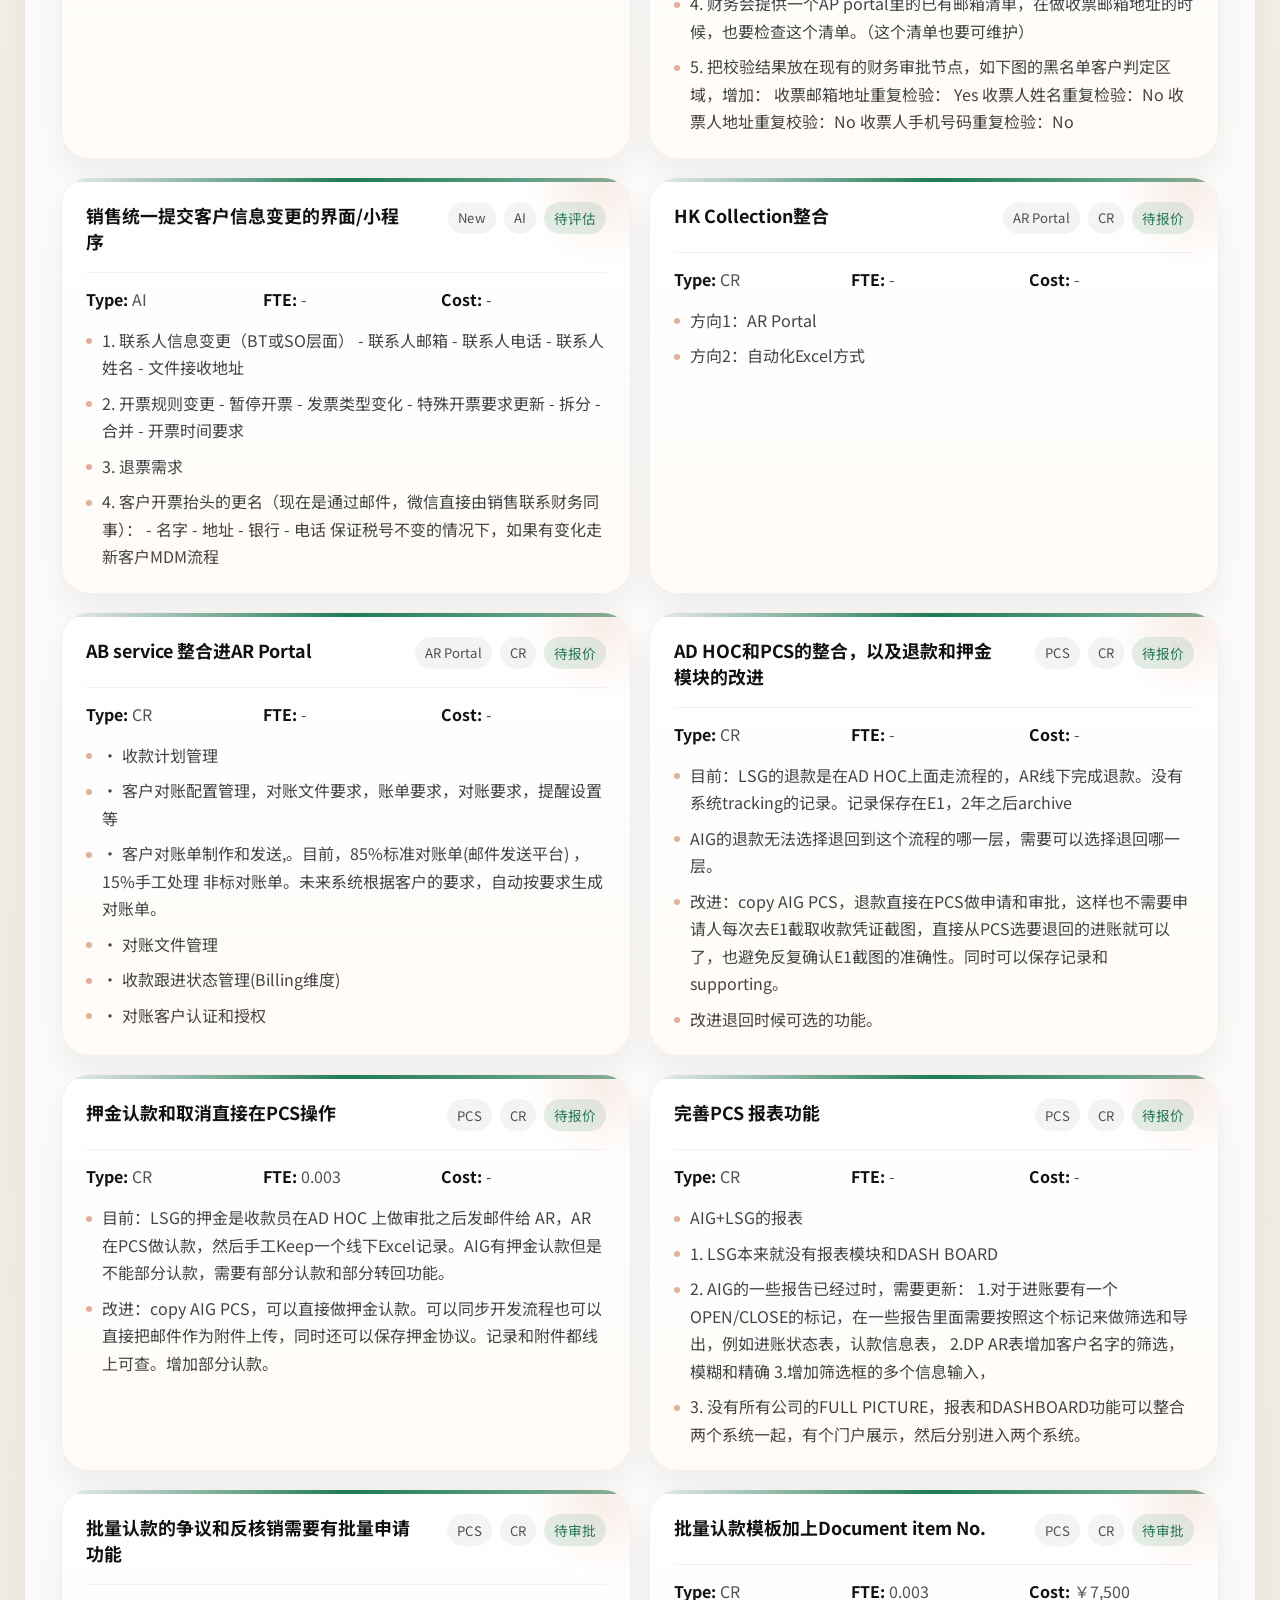
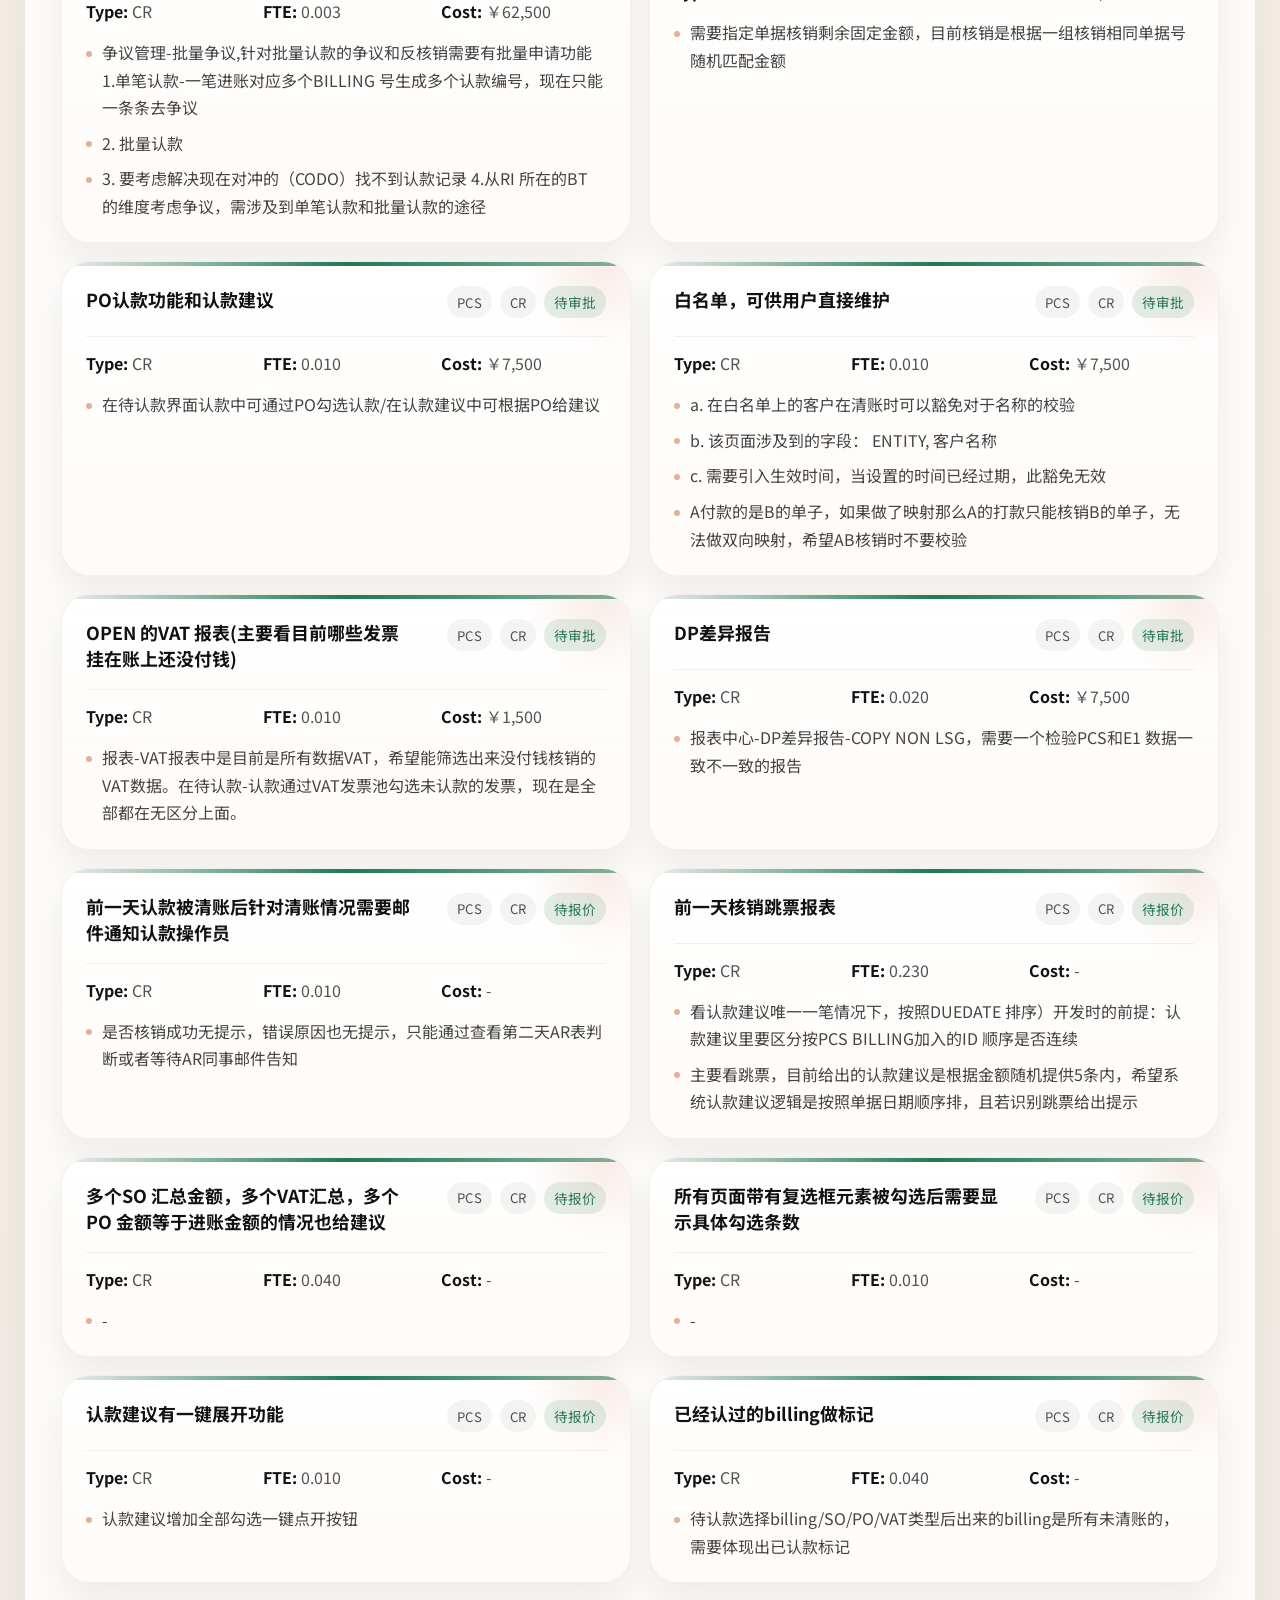
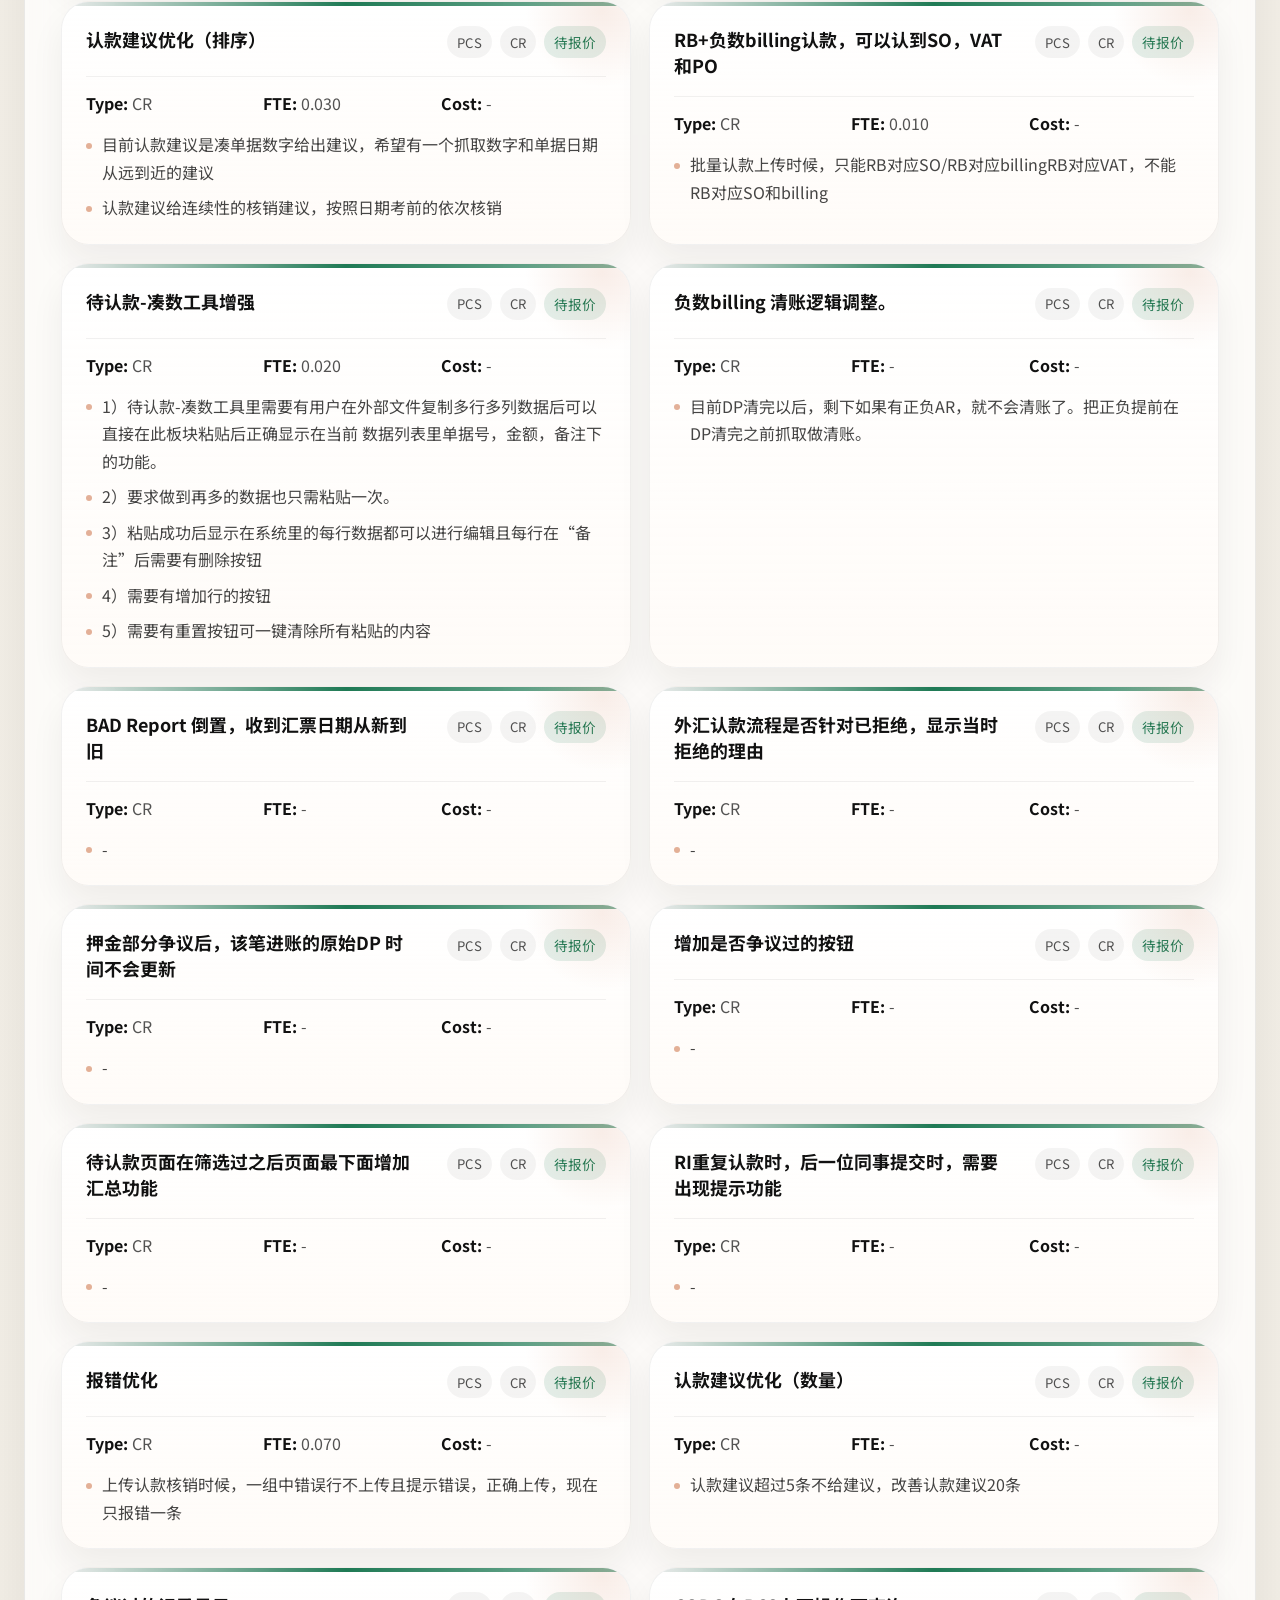
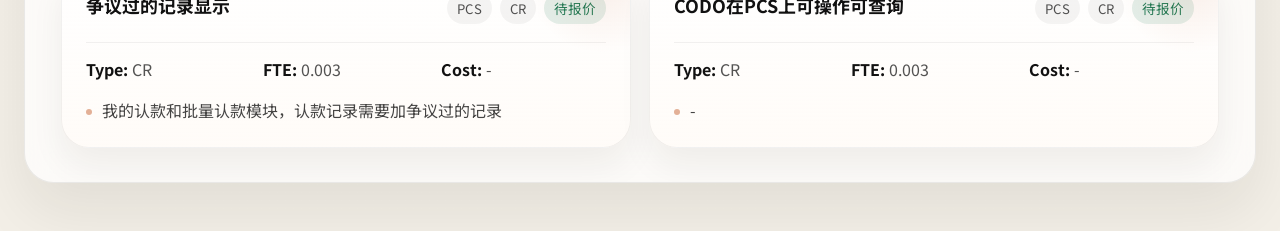
==== commit b4fe8b96: "Update dashboard layout and data views" ====
--- a/index.html
+++ b/index.html
@@ -1,4 +1,4 @@
-<!DOCTYPE html>
+﻿<!DOCTYPE html>
 <html lang="en">
   <head>
     <meta charset="UTF-8" />
@@ -14,6 +14,86 @@
   </head>
   <body>
     <div class="page-shell">
+      <section class="section executive-slide executive-slide-alt slide">
+        <div class="executive-head executive-head-alt">
+          <div class="executive-title-wrap">
+            <span class="executive-chip"><span class="mini-icon mini-icon-chip"></span>Draft for Review</span>
+            <h1 class="executive-title">2026–2027 Accounting Cost Reduction Plan</h1>
+            <p class="executive-subtitle">This plan aims to reduce Accounting operating cost through a combination of GBS migration and AI/Automation-led process optimization across AP/AR, GL, Collection and Invoicing.</p>
+          </div>
+        </div>
+
+        <div class="executive-metric-row executive-metric-row-alt">
+          <article class="executive-metric executive-metric-blue">
+            <span class="executive-label"><span class="mini-icon mini-icon-savings"></span>Savings Potential</span>
+            <strong>$0.38M–1.26M</strong>
+            <p>Low case without GBS: $383.8K <br />High case with GBS: $1.26M</p>
+          </article>
+          <article class="executive-metric executive-metric-green">
+            <span class="executive-label"><span class="mini-icon mini-icon-roi"></span>Investment & Return</span>
+            <strong>$250K / 1.2–2.0 yrs</strong>
+            <p>AI & Automation investment: $250K <br />ROI range: 1.2 to 2.0 years</p>
+          </article>
+          <article class="executive-metric executive-metric-teal">
+            <span class="executive-label"><span class="mini-icon mini-icon-tech"></span>Impact Application</span>
+            <strong>5 + 3</strong>
+            <p>Existing: PCS / VAT / AR Portal / MDM / Credit<br />New: Enterprise WeChat / AI / RPA</p>
+          </article>
+        </div>
+
+        <div class="rollout-panel">
+          <div class="rollout-grid">
+            <article class="rollout-card rollout-card-blue">
+              <h3><span class="mini-icon mini-icon-blue"></span>1. AP / AR</h3>
+              <p class="rollout-meta">Kickoff: Apr 2026 &nbsp; | &nbsp; Existed Cost: $1,460K &nbsp; | &nbsp; Saving Target: $535K</p>
+              <div class="rollout-body">
+                <span>Actions:</span>
+                <p>Total HC 34, convert the AP/AR team to the GBS model; keep 8 HC in Shanghai and move 24 HC to GBS (plus 1 HC in RT).</p>
+              </div>
+              <div class="rollout-body">
+                <span>Note:</span>
+                <p>$20K / HC or 50% of China Cost, 9 months transition cycle</p>
+              </div>
+            </article>
+
+            <article class="rollout-card rollout-card-teal">
+              <h3><span class="mini-icon mini-icon-teal"></span>2. Collection</h3>
+              <p class="rollout-meta">Kickoff: Jul 2026 &nbsp; | &nbsp; Existed Cost: $1,570K &nbsp; | &nbsp; Saving Target: $314K</p>
+              <div class="rollout-body">
+                <span>Actions:</span>
+                <p>Total HC 36, deliver around 20% savings through AI/Automation-enabled productivity improvement.</p>
+              </div>
+              <div class="rollout-body">
+                <span>Note:</span>
+                <p>Detailed scope to be identified.</p>
+              </div>
+            </article>
+
+            <article class="rollout-card rollout-card-green">
+              <h3><span class="mini-icon mini-icon-green"></span>3. GL</h3>
+              <p class="rollout-meta">Kickoff: Sep 2026 &nbsp; | &nbsp; Existed Cost: $1,923K &nbsp; | &nbsp; Saving Target: $341K</p>
+              <div class="rollout-body">
+                <span>Actions:</span>
+                <p>Total HC 28, convert part of the GL team to the GBS model after process mapping and operating-model validation.</p>
+              </div>
+            </article>
+
+            <article class="rollout-card rollout-card-orange">
+              <h3><span class="mini-icon mini-icon-orange"></span>4. Invoicing</h3>
+              <p class="rollout-meta">Kickoff: May 2026 &nbsp; | &nbsp; Existed Cost: $398K &nbsp; | &nbsp; Saving Target: $70K</p>
+              <div class="rollout-body">
+                <span>Actions:</span>
+                <p>Total HC 9, leverage AI/Automation to improve invoicing efficiency by about 20%.</p>
+              </div>
+              <div class="rollout-body">
+                <span>Note:</span>
+                <p>Keeping local execution for compliance</p>
+              </div>
+            </article>
+          </div>
+        </div>
+      </section>
+
       <header class="hero slide">
         <div class="hero-copy">
           <h1 id="project-name">Collection Optimization Leverage AI/Automation</h1>
@@ -31,10 +111,6 @@
               <span class="meta-label">Owner</span>
               <strong id="project-owner"></strong>
             </div>
-            <div>
-              <span class="meta-label">Delivery Health</span>
-              <strong id="health-score"></strong>
-            </div>
           </div>
         </div>
 
@@ -67,20 +143,36 @@
           </div>
 
           <aside class="business-aside">
-            <article class="overview-panel">
+            <article class="action-summary-metric">
               <span class="meta-label">Total FTE</span>
-              <strong id="business-total-fte"></strong>
-              <p id="business-total-note"></p>
-            </article>
-            <article class="overview-panel">
-              <span class="meta-label">Highest Load Step</span>
-              <strong id="business-top-step"></strong>
-              <p id="business-top-step-note"></p>
-            </article>
-            <article class="overview-panel">
-              <span class="meta-label">Largest Service Line</span>
-              <strong id="business-top-service"></strong>
-              <p id="business-top-service-note"></p>
+              <strong id="business-total-fte">0.000</strong>
+            </article>
+            <article class="action-summary-metric">
+              <span class="meta-label">Target FTE</span>
+              <strong id="business-target-fte">0.000</strong>
+              <p>20% of Total FTE</p>
+            </article>
+            <article class="action-summary-metric">
+              <span class="meta-label">FCST FTE</span>
+              <strong id="business-fcst-fte">0.000</strong>
+              <div class="fcst-list">
+                <div class="fcst-row">
+                  <span>评估中</span>
+                  <strong id="business-fcst-assessment">0.000</strong>
+                </div>
+                <div class="fcst-row">
+                  <span>待审批</span>
+                  <strong id="business-fcst-approval">0.000</strong>
+                </div>
+                <div class="fcst-row">
+                  <span>已审批</span>
+                  <strong id="business-fcst-approved">0.000</strong>
+                </div>
+                <div class="fcst-row">
+                  <span>待报价</span>
+                  <strong id="business-fcst-quote">0.000</strong>
+                </div>
+              </div>
             </article>
           </aside>
         </section>
@@ -99,125 +191,21 @@
                 <select id="action-status-filter" class="toolbar-select">
                   <option value="all">All Statuses</option>
                 </select>
-              </div>
-            </div>
-          </div>
-
-          <div class="section-head">
-            <h2>Identified Improvement Points</h2>
-            <p>Current change opportunities summarized from the workbook action sheet, organized as one card per item.</p>
-          </div>
-          <div class="action-card-grid" id="action-card-grid"></div>
-        </section>
-
-        <section class="section slide">
-          <div class="toolbar">
-            <div class="toolbar-group">
-              <span class="toolbar-label">Time Range</span>
-              <div class="chip-group" id="range-chips"></div>
-            </div>
-            <div class="toolbar-group">
-              <label class="toolbar-label" for="owner-filter">Owner Filter</label>
-              <select id="owner-filter" class="toolbar-select">
-                <option value="all">All</option>
-              </select>
-            </div>
-            <div class="toolbar-group toolbar-actions">
-              <span class="toolbar-label">Data Actions</span>
-              <div class="chip-group action-chips">
-                <label class="chip-button chip-file" for="data-file">Import JSON</label>
-                <input id="data-file" type="file" accept=".json,application/json" hidden />
-                <button type="button" class="chip-button" id="toggle-presenter">Presenter Mode</button>
-                <button type="button" class="chip-button" id="export-data">Export Data</button>
-              </div>
-            </div>
-          </div>
-
-          <div class="status-banner" id="status-banner">
-            The dashboard is currently using the built-in sample dataset. Import your own JSON file to replace the content.
-          </div>
-
-          <div class="section-head">
-            <h2>Key Metrics</h2>
-            <p>Quickly assess delivery progress, resource pressure, and current risk posture.</p>
-          </div>
-          <div class="metric-grid" id="metric-grid"></div>
-        </section>
-
-        <section class="section split-section slide">
-          <div>
+                <select id="action-type-filter" class="toolbar-select">
+                  <option value="all">All Types</option>
+                </select>
+              </div>
+            </div>
+          </div>
+
             <div class="section-head">
-              <h2>Execution Trend</h2>
-              <p>Compare planned versus actual progress and track issue volume over time.</p>
-            </div>
-            <div class="chart-card">
-              <canvas id="trend-chart" aria-label="Execution trend chart"></canvas>
-            </div>
-          </div>
-
-          <div>
-            <div class="section-head">
-              <h2>Project Snapshot</h2>
-              <p>Condense phases, risks, and task status into a more scannable summary.</p>
-            </div>
-            <div class="overview-stack">
-              <article class="overview-panel">
-                <span class="meta-label">Phase Status</span>
-                <strong id="phase-highlight"></strong>
-                <p id="phase-highlight-note"></p>
-              </article>
-              <article class="overview-panel">
-                <span class="meta-label">Current Focus</span>
-                <strong id="focus-highlight"></strong>
-                <p id="focus-highlight-note"></p>
-              </article>
-              <article class="overview-panel">
-                <span class="meta-label">Delivery Pace</span>
-                <strong id="pace-highlight"></strong>
-                <p id="pace-highlight-note"></p>
-              </article>
-            </div>
-          </div>
-        </section>
-
-        <section class="section split-section slide">
-          <div>
-            <div class="section-head">
-              <h2>Phase Progress</h2>
-              <p>Review completion by execution phase and spot bottlenecks quickly.</p>
-            </div>
-            <div class="phase-list" id="phase-list"></div>
-          </div>
-
-          <div>
-            <div class="section-head">
-              <h2>Milestone Timeline</h2>
-              <p>Show major checkpoints, completion status, and the next planned steps.</p>
-            </div>
-            <div class="timeline" id="timeline"></div>
-          </div>
-        </section>
-
-        <section class="section split-section">
-          <div>
-            <div class="section-head">
-              <h2>Task Distribution</h2>
-              <p>Track execution coverage and follow-up intensity by owner and status.</p>
-            </div>
-            <div class="task-board" id="task-board"></div>
-          </div>
-
-          <div>
-            <div class="section-head">
-              <h2>Risks and Actions</h2>
-              <p>Focus attention on the items that matter most for leadership review.</p>
-            </div>
-            <div class="risk-list" id="risk-list"></div>
-            <div class="action-list" id="action-list"></div>
-          </div>
-        </section>
-      </main>
-    </div>
+              <h2>Identified Improvement Points</h2>
+              <p>Current change opportunities summarized from the workbook action sheet, organized as one card per item.</p>
+            </div>
+            <div class="action-card-grid" id="action-card-grid"></div>
+          </section>
+        </main>
+      </div>
 
     <div class="modal-backdrop" id="action-modal" hidden>
       <div class="modal-panel">
@@ -229,7 +217,28 @@
       </div>
     </div>
 
+    <div class="modal-backdrop" id="service-modal" hidden>
+      <div class="modal-panel">
+        <div class="section-head modal-head">
+          <h2 id="service-modal-title">Service Distribution</h2>
+          <button type="button" class="chip-button" id="service-modal-close">Close</button>
+        </div>
+        <div class="overview-stack">
+          <article class="overview-panel">
+            <span class="meta-label">Selected Service Line</span>
+            <strong id="service-modal-service"></strong>
+            <p id="service-modal-summary"></p>
+          </article>
+        </div>
+        <div class="chart-card">
+          <canvas id="service-chart" aria-label="Service line distribution chart"></canvas>
+        </div>
+      </div>
+    </div>
+
     <script src="./action-summary-data.js"></script>
     <script src="./script.js"></script>
   </body>
 </html>
+
+
--- a/styles.css
+++ b/styles.css
@@ -1,4 +1,4 @@
-:root {
+﻿:root {
   --bg: #f3efe7;
   --surface: rgba(255, 255, 255, 0.72);
   --surface-strong: rgba(255, 255, 255, 0.92);
@@ -61,6 +61,380 @@
   box-shadow: var(--shadow);
 }
 
+.executive-slide {
+  padding: 34px 36px 32px;
+  background:
+    linear-gradient(180deg, rgba(255, 255, 255, 0.88), rgba(247, 243, 236, 0.92)),
+    rgba(255, 255, 255, 0.8);
+}
+
+.executive-head {
+  display: flex;
+  justify-content: space-between;
+  gap: 24px;
+  align-items: start;
+}
+
+.executive-slide-alt {
+  background:
+    radial-gradient(circle at top right, rgba(44, 143, 103, 0.12), transparent 26%),
+    linear-gradient(180deg, rgba(255, 255, 255, 0.92), rgba(246, 244, 239, 0.96));
+}
+
+.executive-head-alt {
+  align-items: end;
+}
+
+.executive-title-wrap {
+  width: 100%;
+  max-width: none;
+}
+
+.executive-chip {
+  display: inline-flex;
+  align-items: center;
+  gap: 8px;
+  padding: 7px 12px;
+  border-radius: 999px;
+  background: rgba(35, 61, 91, 0.08);
+  color: #233d5b;
+  font-size: 0.82rem;
+  letter-spacing: 0.04em;
+  text-transform: uppercase;
+}
+
+.executive-side-stat {
+  min-width: 260px;
+  padding: 18px 20px;
+  border-radius: 18px;
+  background: rgba(255, 255, 255, 0.72);
+  border: 1px solid rgba(35, 61, 91, 0.1);
+}
+
+.executive-side-stat strong {
+  display: block;
+  margin-top: 10px;
+  color: #24587a;
+  font-family: "Space Grotesk", "Noto Sans SC", sans-serif;
+  font-size: 1.35rem;
+}
+
+.executive-side-stat p {
+  margin: 10px 0 0;
+  color: rgba(17, 17, 17, 0.72);
+  line-height: 1.6;
+}
+
+.executive-kicker {
+  margin: 0 0 10px;
+  color: #5e748d;
+  font-size: 0.9rem;
+  letter-spacing: 0.08em;
+  text-transform: uppercase;
+}
+
+.executive-title {
+  margin: 0;
+  max-width: none;
+  font-size: clamp(2.2rem, 4vw, 3.3rem);
+  line-height: 1.05;
+  color: #233d5b;
+}
+
+.executive-subtitle {
+  margin: 12px 0 0;
+  max-width: none;
+  color: rgba(35, 61, 91, 0.78);
+  line-height: 1.7;
+  font-size: 1rem;
+}
+
+.executive-metric-row {
+  display: grid;
+  grid-template-columns: repeat(3, minmax(0, 1fr));
+  gap: 16px;
+  margin-top: 24px;
+}
+
+.executive-metric-row-alt {
+  margin-top: 28px;
+}
+
+.executive-metric {
+  padding: 18px 18px 16px;
+  border-radius: 18px;
+  border-left: 8px solid transparent;
+  background: rgba(255, 255, 255, 0.72);
+  box-shadow: inset 0 0 0 1px rgba(17, 17, 17, 0.04);
+}
+
+.executive-metric-blue {
+  border-left-color: #326bb2;
+  background: rgba(222, 234, 248, 0.82);
+}
+
+.executive-metric-green {
+  border-left-color: #2c8f67;
+  background: rgba(220, 241, 232, 0.78);
+}
+
+.executive-metric-teal {
+  border-left-color: #27878a;
+  background: rgba(220, 241, 241, 0.78);
+}
+
+.executive-label {
+  display: inline-flex;
+  align-items: center;
+  gap: 8px;
+  color: rgba(35, 61, 91, 0.72);
+  font-size: 0.8rem;
+  letter-spacing: 0.04em;
+  text-transform: uppercase;
+}
+
+.mini-icon {
+  position: relative;
+  display: inline-flex;
+  width: 16px;
+  height: 16px;
+  border-radius: 50%;
+  flex: 0 0 16px;
+}
+
+.mini-icon::after {
+  content: "";
+  position: absolute;
+  inset: 4px;
+  border-radius: 50%;
+  background: currentColor;
+  opacity: 0.92;
+}
+
+.mini-icon-chip {
+  background: rgba(35, 61, 91, 0.12);
+  color: #233d5b;
+}
+
+.mini-icon-savings {
+  background: rgba(50, 107, 178, 0.16);
+  color: #326bb2;
+}
+
+.mini-icon-roi {
+  background: rgba(44, 143, 103, 0.16);
+  color: #2c8f67;
+}
+
+.mini-icon-tech {
+  background: rgba(39, 135, 138, 0.16);
+  color: #27878a;
+}
+
+.mini-icon-blue,
+.mini-icon-teal,
+.mini-icon-green,
+.mini-icon-orange {
+  width: 14px;
+  height: 14px;
+  margin-right: 6px;
+  vertical-align: middle;
+}
+
+.mini-icon-blue {
+  background: rgba(50, 107, 178, 0.16);
+  color: #326bb2;
+}
+
+.mini-icon-teal {
+  background: rgba(39, 135, 138, 0.16);
+  color: #27878a;
+}
+
+.mini-icon-green {
+  background: rgba(44, 143, 103, 0.16);
+  color: #2c8f67;
+}
+
+.mini-icon-orange {
+  background: rgba(221, 132, 0, 0.16);
+  color: #dd8400;
+}
+
+.executive-metric strong {
+  display: block;
+  margin-top: 10px;
+  color: #24587a;
+  font-family: "Space Grotesk", "Noto Sans SC", sans-serif;
+  font-size: 1.25rem;
+}
+
+.executive-metric p {
+  margin: 10px 0 0;
+  line-height: 1.65;
+  color: rgba(17, 17, 17, 0.78);
+}
+
+.executive-grid {
+  display: grid;
+  grid-template-columns: repeat(3, minmax(0, 1fr));
+  gap: 16px;
+  margin-top: 24px;
+}
+
+.rollout-panel {
+  margin-top: 24px;
+  padding: 16px 18px 18px;
+  border-radius: 18px;
+  background: rgba(247, 250, 253, 0.82);
+  border: 1px solid rgba(35, 61, 91, 0.14);
+}
+
+.rollout-head {
+  padding-bottom: 8px;
+  border-bottom: 1px solid rgba(35, 61, 91, 0.16);
+}
+
+.rollout-head h2 {
+  margin: 0;
+  font-size: 1.1rem;
+  color: #233d5b;
+}
+
+.rollout-grid {
+  display: grid;
+  grid-template-columns: repeat(2, minmax(0, 1fr));
+  gap: 18px;
+  margin-top: 16px;
+}
+
+.rollout-card {
+  padding: 14px 14px 16px;
+  border-radius: 14px;
+  background: rgba(255, 255, 255, 0.88);
+  border: 1px solid rgba(35, 61, 91, 0.12);
+  border-left: 6px solid transparent;
+}
+
+.rollout-card-blue {
+  border-left-color: #326bb2;
+}
+
+.rollout-card-teal {
+  border-left-color: #27878a;
+}
+
+.rollout-card-green {
+  border-left-color: #2c8f67;
+}
+
+.rollout-card-orange {
+  border-left-color: #dd8400;
+}
+
+.rollout-card h3 {
+  margin: 0;
+  font-family: "Space Grotesk", "Noto Sans SC", sans-serif;
+  font-size: 1.08rem;
+  display: flex;
+  align-items: center;
+}
+
+.rollout-card-blue h3 {
+  color: #326bb2;
+}
+
+.rollout-card-teal h3 {
+  color: #27878a;
+}
+
+.rollout-card-green h3 {
+  color: #2c8f67;
+}
+
+.rollout-card-orange h3 {
+  color: #dd8400;
+}
+
+.rollout-meta {
+  margin: 8px 0 0;
+  font-weight: 700;
+  color: rgba(17, 17, 17, 0.82);
+  line-height: 1.55;
+}
+
+.rollout-body {
+  display: grid;
+  grid-template-columns: 56px 1fr;
+  gap: 10px;
+  margin-top: 8px;
+  align-items: start;
+}
+
+.rollout-body span {
+  color: rgba(17, 17, 17, 0.68);
+  font-weight: 700;
+}
+
+.rollout-body p {
+  margin: 0;
+  line-height: 1.5;
+  color: rgba(17, 17, 17, 0.82);
+}
+
+.executive-panel {
+  padding: 18px 18px 16px;
+  border-radius: 18px;
+  background: rgba(255, 255, 255, 0.76);
+  border: 1px solid rgba(35, 61, 91, 0.12);
+}
+
+.executive-panel h2 {
+  margin: 0;
+  font-size: 1.05rem;
+  color: #233d5b;
+}
+
+.executive-list {
+  margin-top: 12px;
+  padding-top: 12px;
+  border-top: 1px solid rgba(35, 61, 91, 0.14);
+  display: grid;
+  gap: 10px;
+}
+
+.executive-list p {
+  margin: 0;
+  line-height: 1.55;
+  color: rgba(17, 17, 17, 0.8);
+}
+
+.executive-strip {
+  display: grid;
+  grid-template-columns: repeat(4, minmax(0, 1fr));
+  gap: 12px;
+  margin-top: 22px;
+}
+
+.executive-note {
+  padding: 14px 14px 12px;
+  border-radius: 16px;
+  background: rgba(245, 247, 250, 0.94);
+  border: 1px solid rgba(35, 61, 91, 0.1);
+}
+
+.executive-note strong {
+  display: block;
+  color: #326bb2;
+  font-size: 1rem;
+}
+
+.executive-note p {
+  margin: 8px 0 0;
+  line-height: 1.55;
+  color: rgba(17, 17, 17, 0.76);
+}
+
 .hero {
   padding: 54px;
   display: grid;
@@ -121,7 +495,7 @@
 
 .hero-meta {
   display: grid;
-  grid-template-columns: repeat(4, minmax(0, 1fr));
+  grid-template-columns: repeat(3, minmax(0, 1fr));
   gap: 14px;
   margin-top: 28px;
 }
@@ -190,7 +564,7 @@
   position: absolute;
   inset: 8px;
   border-radius: 50%;
-  border-top: 3px solid var(--accent);
+  border-top: 3px solid var(--success);
   border-right: 3px solid transparent;
   animation: spin 10s linear infinite;
 }
@@ -393,8 +767,8 @@
 
 .business-slide {
   display: grid;
-  grid-template-columns: minmax(0, 1.4fr) minmax(260px, 0.6fr);
-  gap: 22px;
+  grid-template-columns: minmax(0, 1.68fr) minmax(220px, 0.38fr);
+  gap: 18px;
   align-items: stretch;
 }
 
@@ -450,6 +824,22 @@
   letter-spacing: 0.04em;
   color: rgba(17, 17, 17, 0.68);
   background: rgba(17, 17, 17, 0.05);
+}
+
+.service-header-button {
+  appearance: none;
+  border: 0;
+  background: transparent;
+  padding: 0;
+  font: inherit;
+  color: inherit;
+  text-transform: inherit;
+  letter-spacing: inherit;
+  cursor: pointer;
+}
+
+.service-header-button:hover {
+  color: var(--accent);
 }
 
 .business-table tbody tr:last-child td {
@@ -513,6 +903,10 @@
 .business-aside {
   display: grid;
   gap: 14px;
+  grid-template-rows: auto auto 1fr;
+  align-content: stretch;
+  margin-top: 92px;
+  min-height: calc(100% - 92px);
 }
 
 .chart-card,
@@ -718,6 +1112,53 @@
   gap: 18px;
 }
 
+.action-summary-metric {
+  padding: 22px 22px 20px;
+  border-radius: 26px;
+  background: rgba(255, 255, 255, 0.9);
+  border: 1px solid rgba(17, 17, 17, 0.06);
+  box-shadow: 0 16px 30px rgba(30, 22, 16, 0.05);
+}
+
+.business-aside .action-summary-metric:last-child {
+  height: 100%;
+}
+
+.action-summary-metric strong {
+  display: block;
+  margin-top: 8px;
+  font-family: "Space Grotesk", "Noto Sans SC", sans-serif;
+  font-size: 2rem;
+  line-height: 1.05;
+}
+
+.action-summary-metric p {
+  margin: 8px 0 0;
+  color: rgba(17, 17, 17, 0.62);
+}
+
+.fcst-list {
+  display: grid;
+  gap: 10px;
+  margin-top: 18px;
+  padding-top: 14px;
+  border-top: 1px solid rgba(17, 17, 17, 0.06);
+}
+
+.fcst-row {
+  display: flex;
+  align-items: center;
+  justify-content: space-between;
+  gap: 12px;
+  color: rgba(17, 17, 17, 0.78);
+}
+
+.fcst-row strong {
+  margin-top: 0;
+  font-size: 1rem;
+  line-height: 1.2;
+}
+
 .action-summary-card {
   position: relative;
   padding: 24px 24px 22px;
@@ -932,6 +1373,10 @@
 }
 
 @media (max-width: 1080px) {
+  .executive-metric-row,
+  .executive-grid,
+  .rollout-grid,
+  .executive-strip,
   .hero,
   .business-slide,
   .split-section,
@@ -943,6 +1388,10 @@
     min-height: auto;
   }
 
+  .executive-title-wrap {
+    max-width: none;
+  }
+
   .hero-copy {
     gap: 24px;
   }
@@ -983,8 +1432,7 @@
   .action-card-grid,
   .detail-grid {
     grid-template-columns: 1fr;
-  }
-
+  }`r`n
   .modal-backdrop {
     padding: 14px;
   }
@@ -1027,3 +1475,4 @@
     margin-left: 0;
   }
 }
+
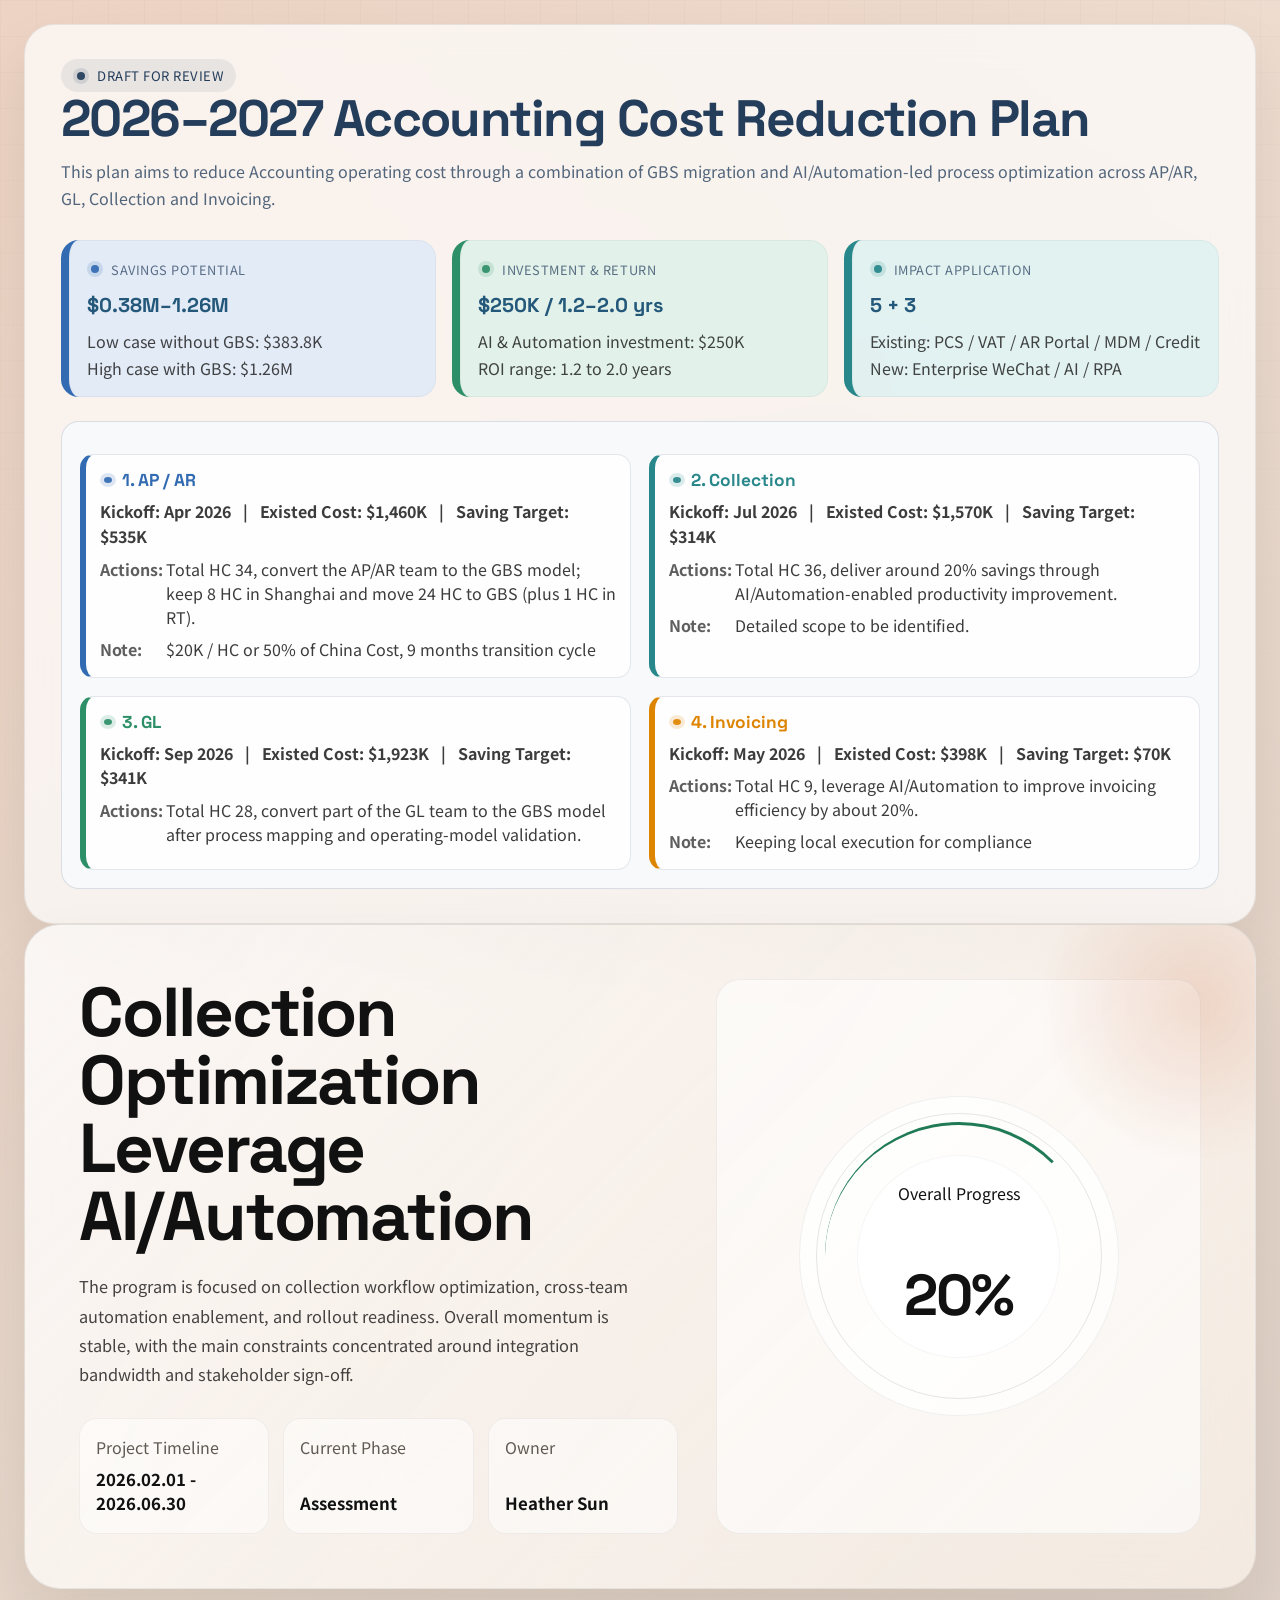
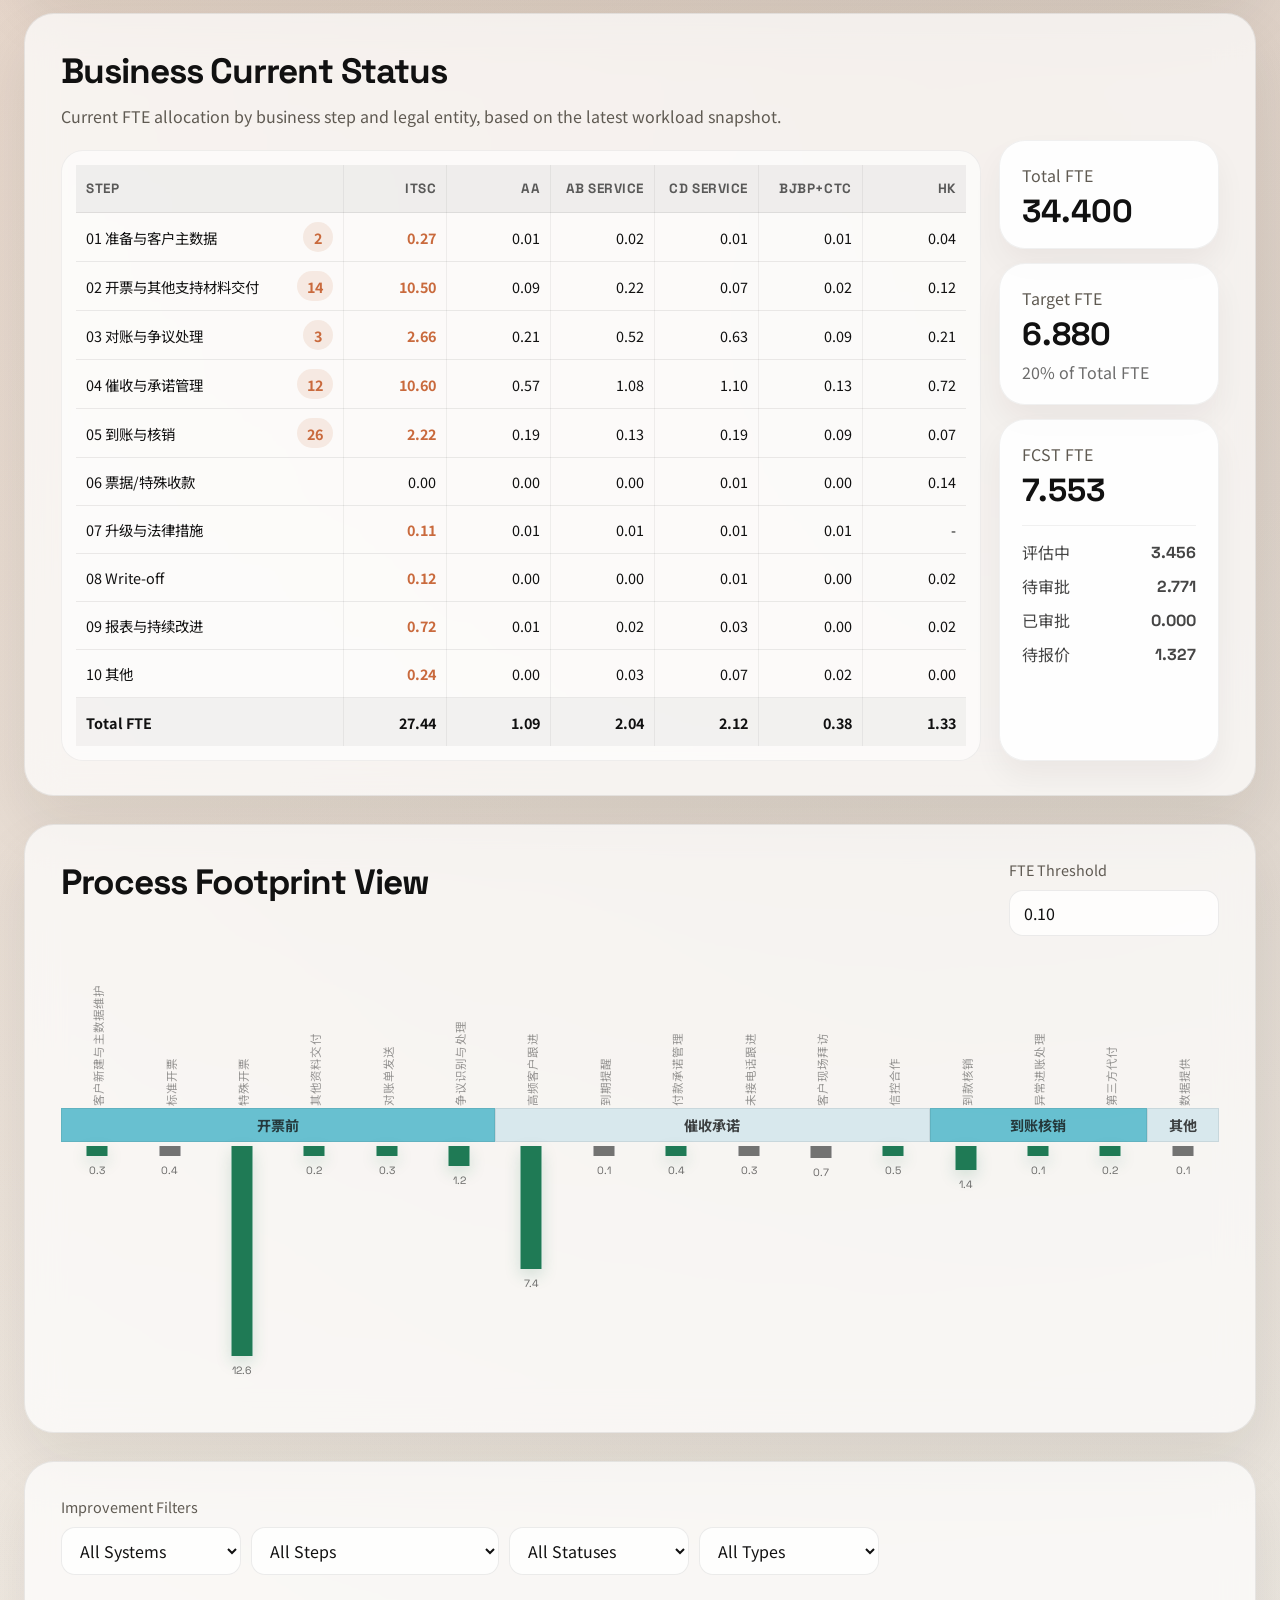
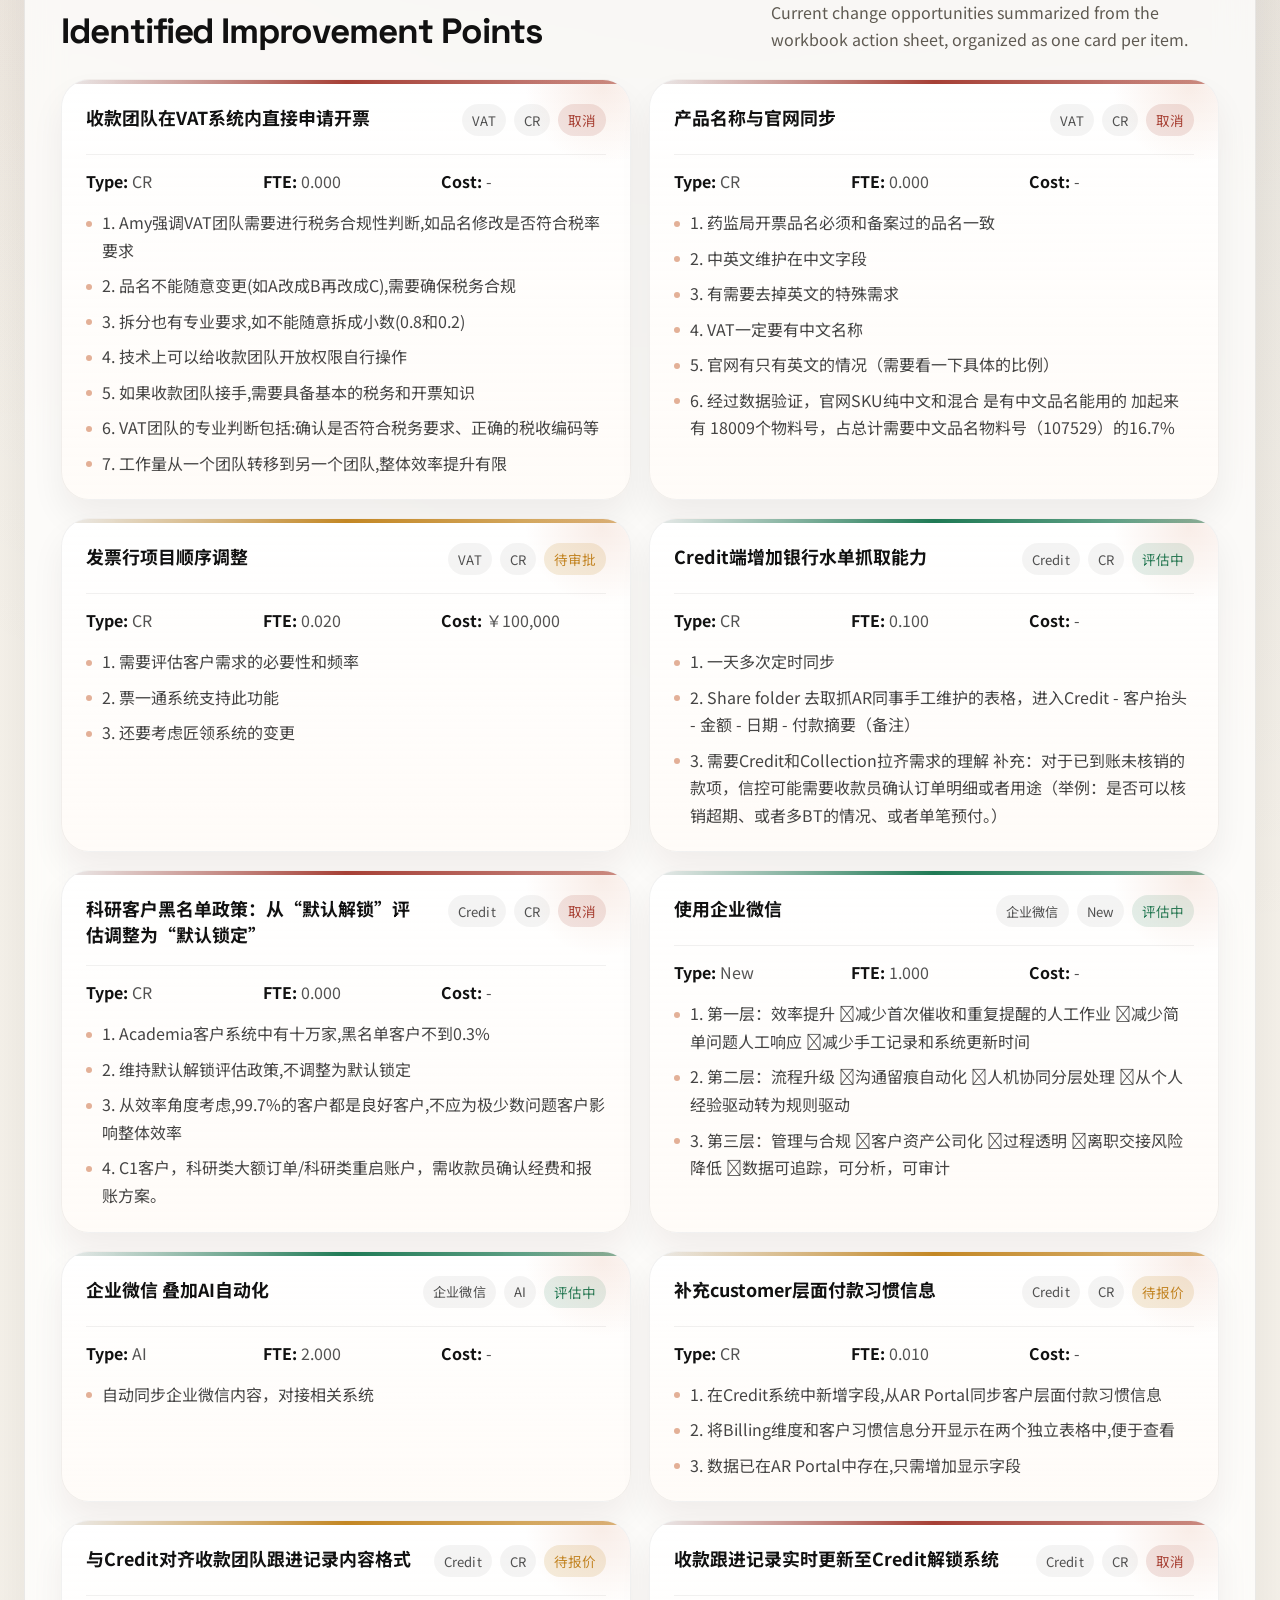
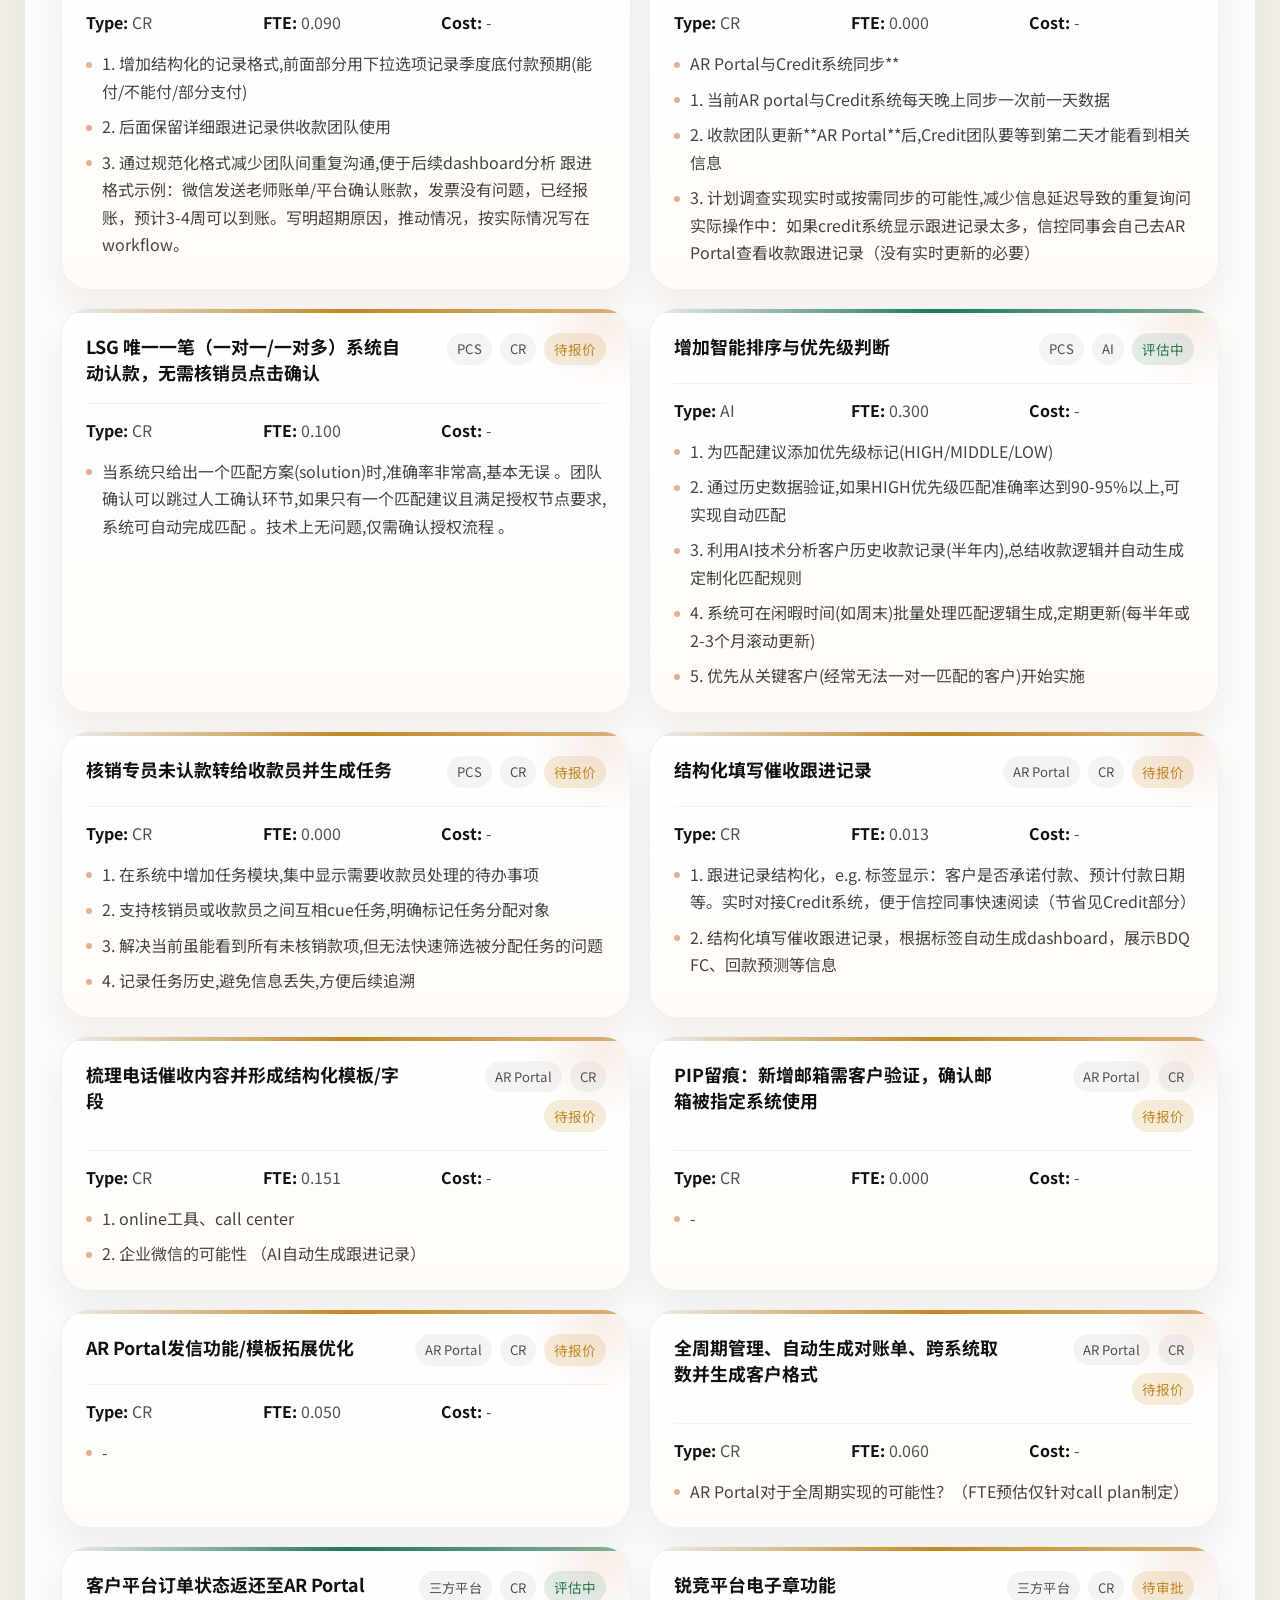
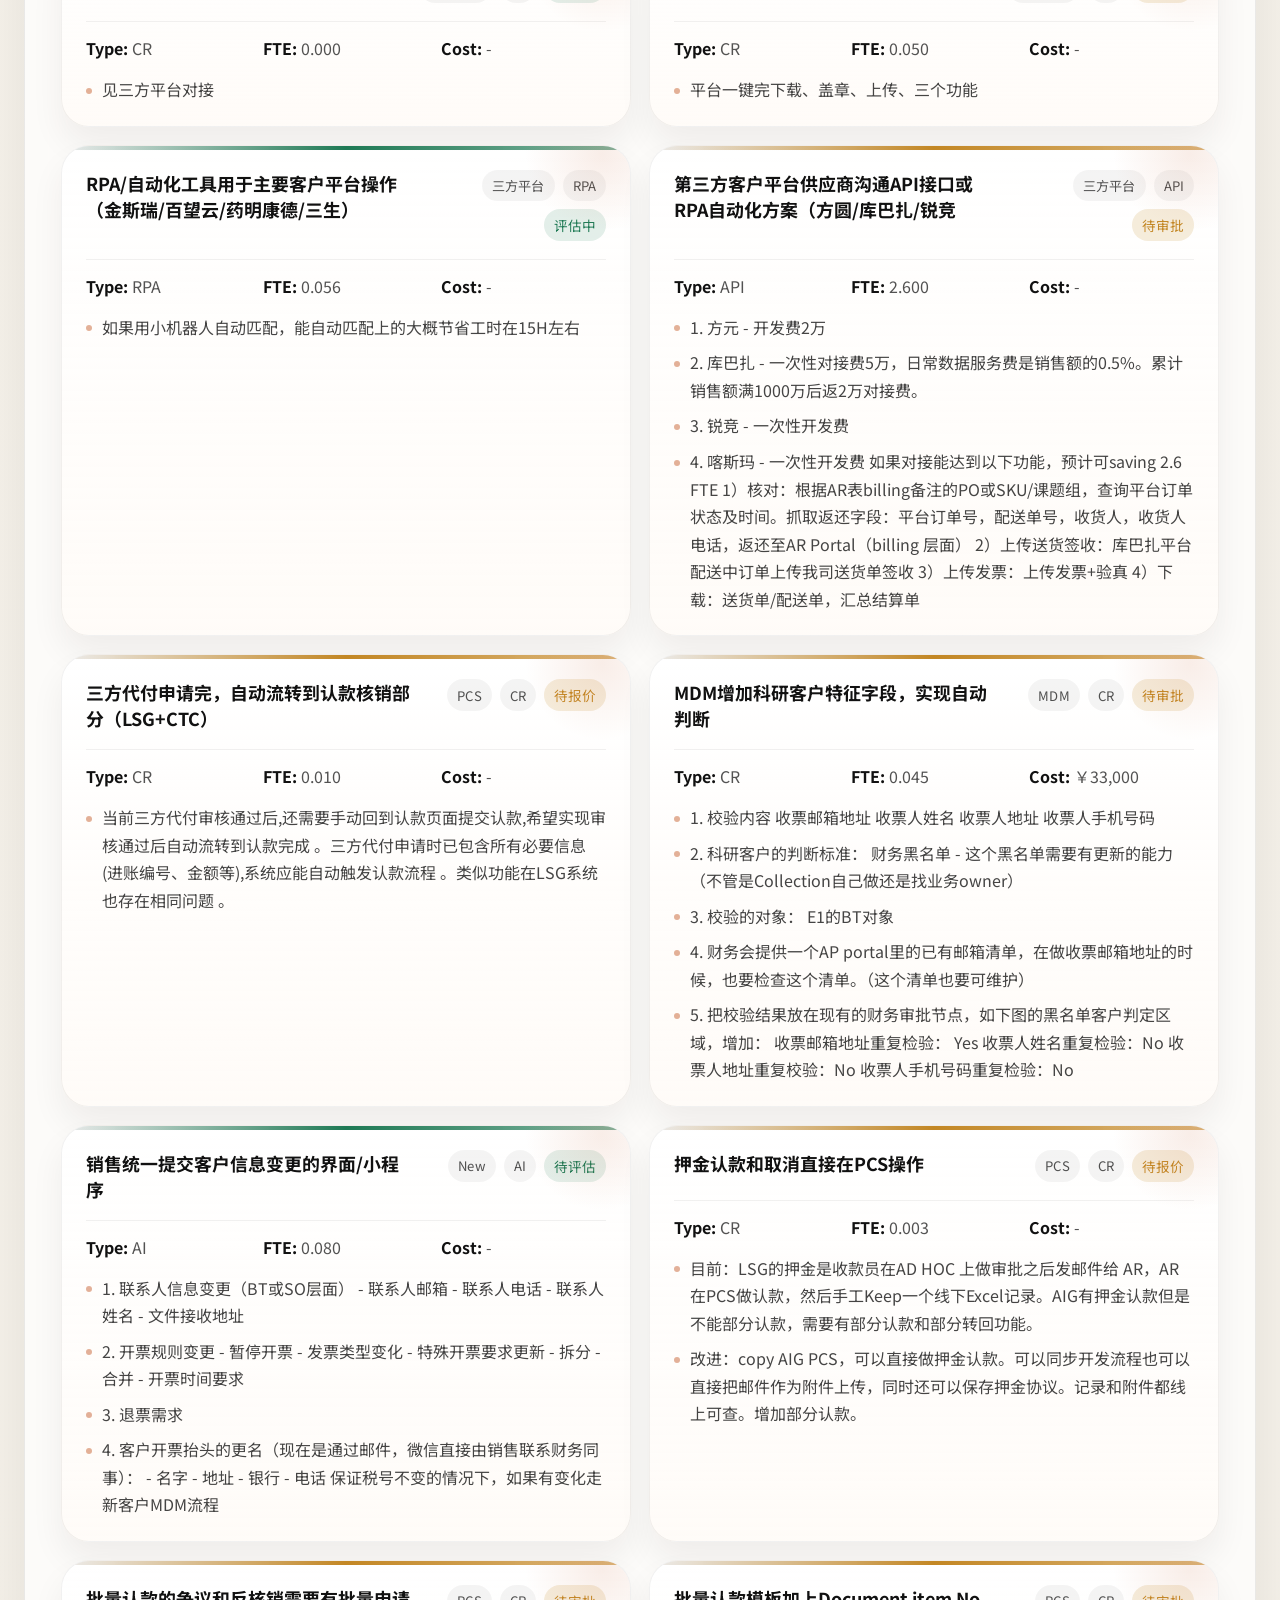
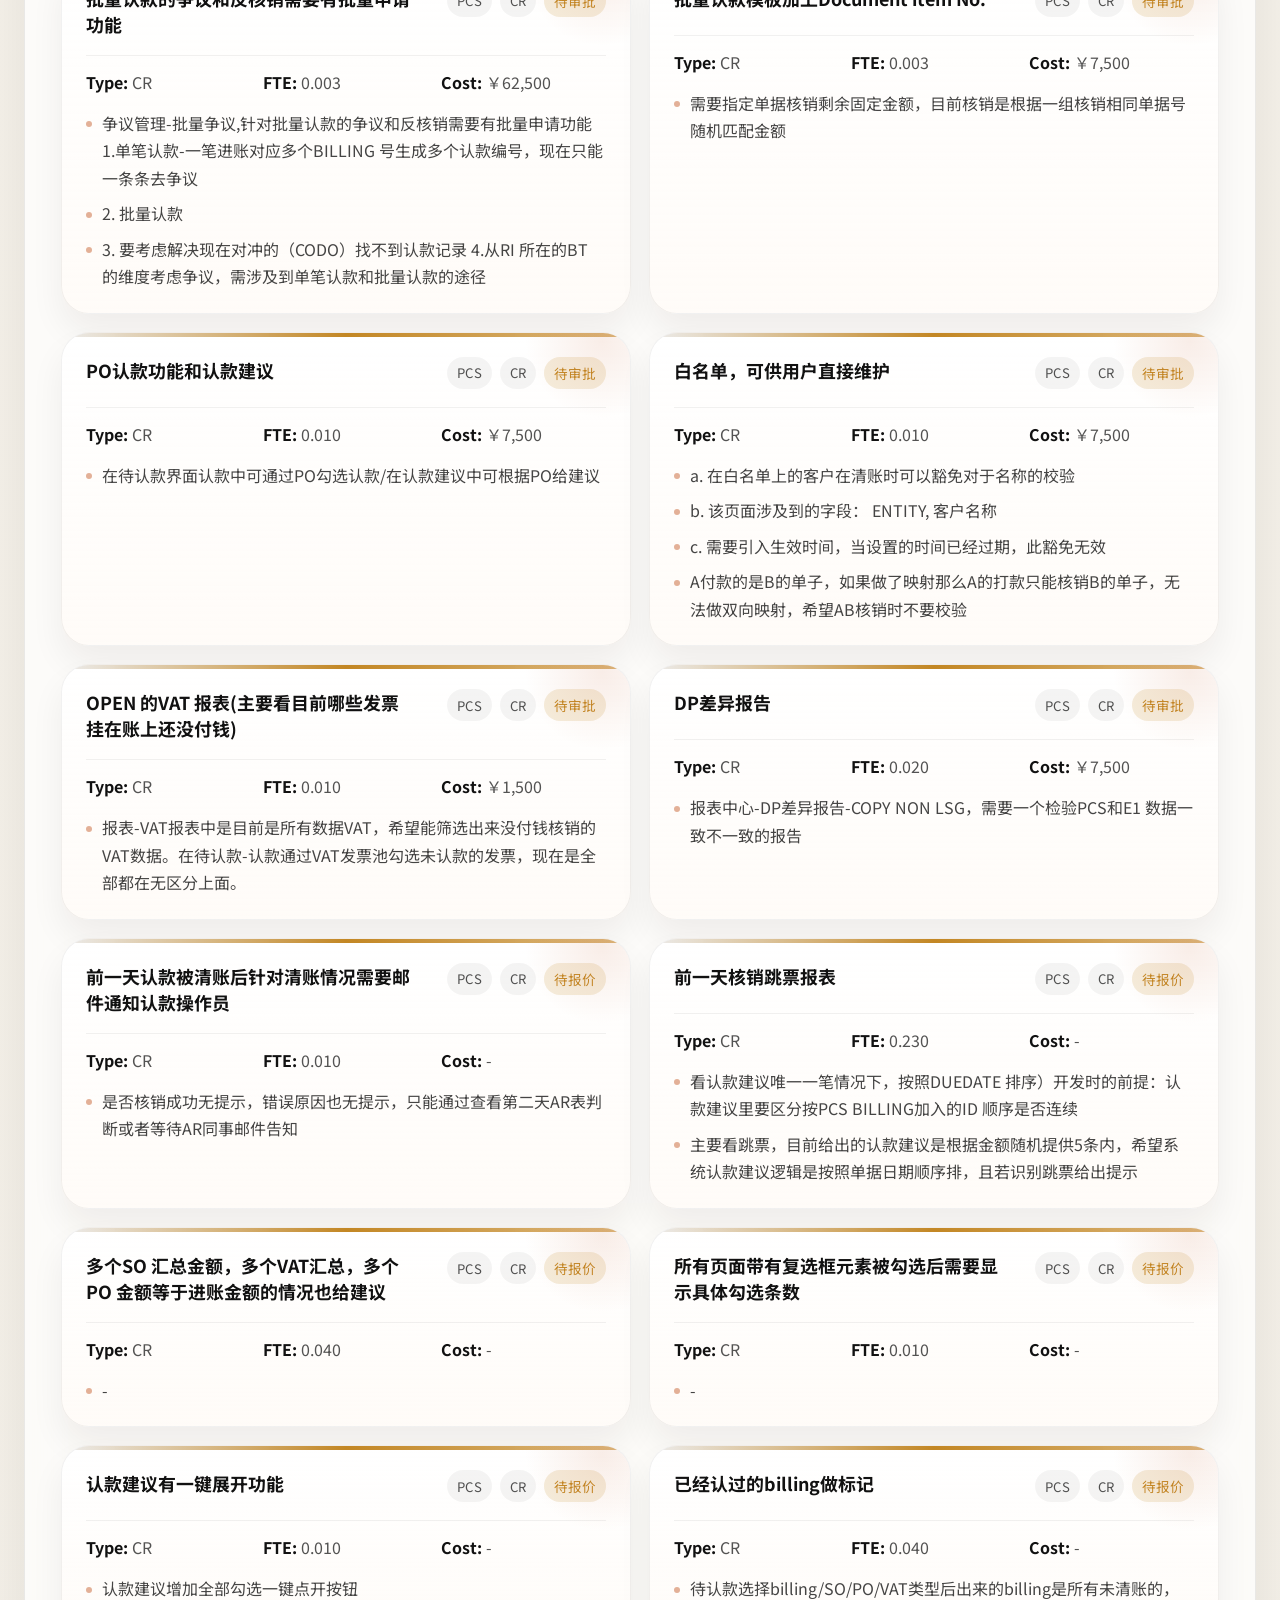
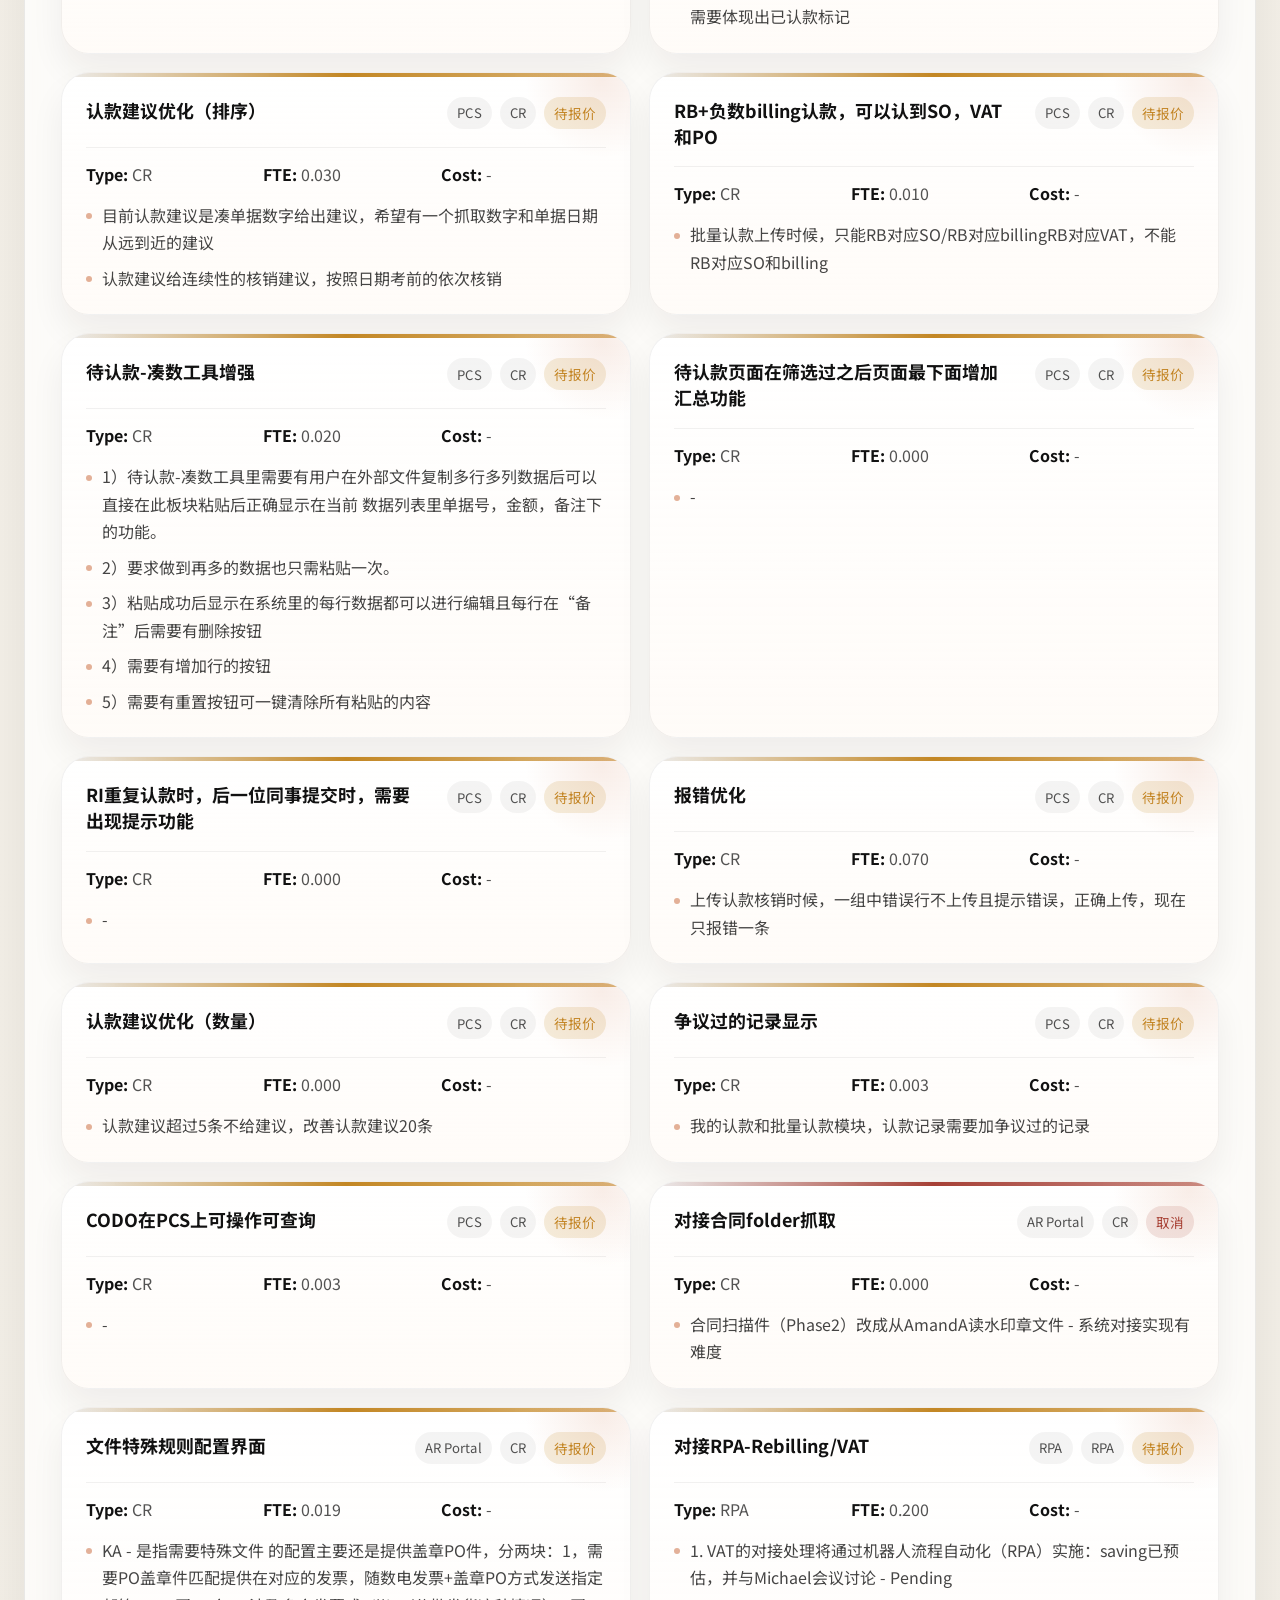
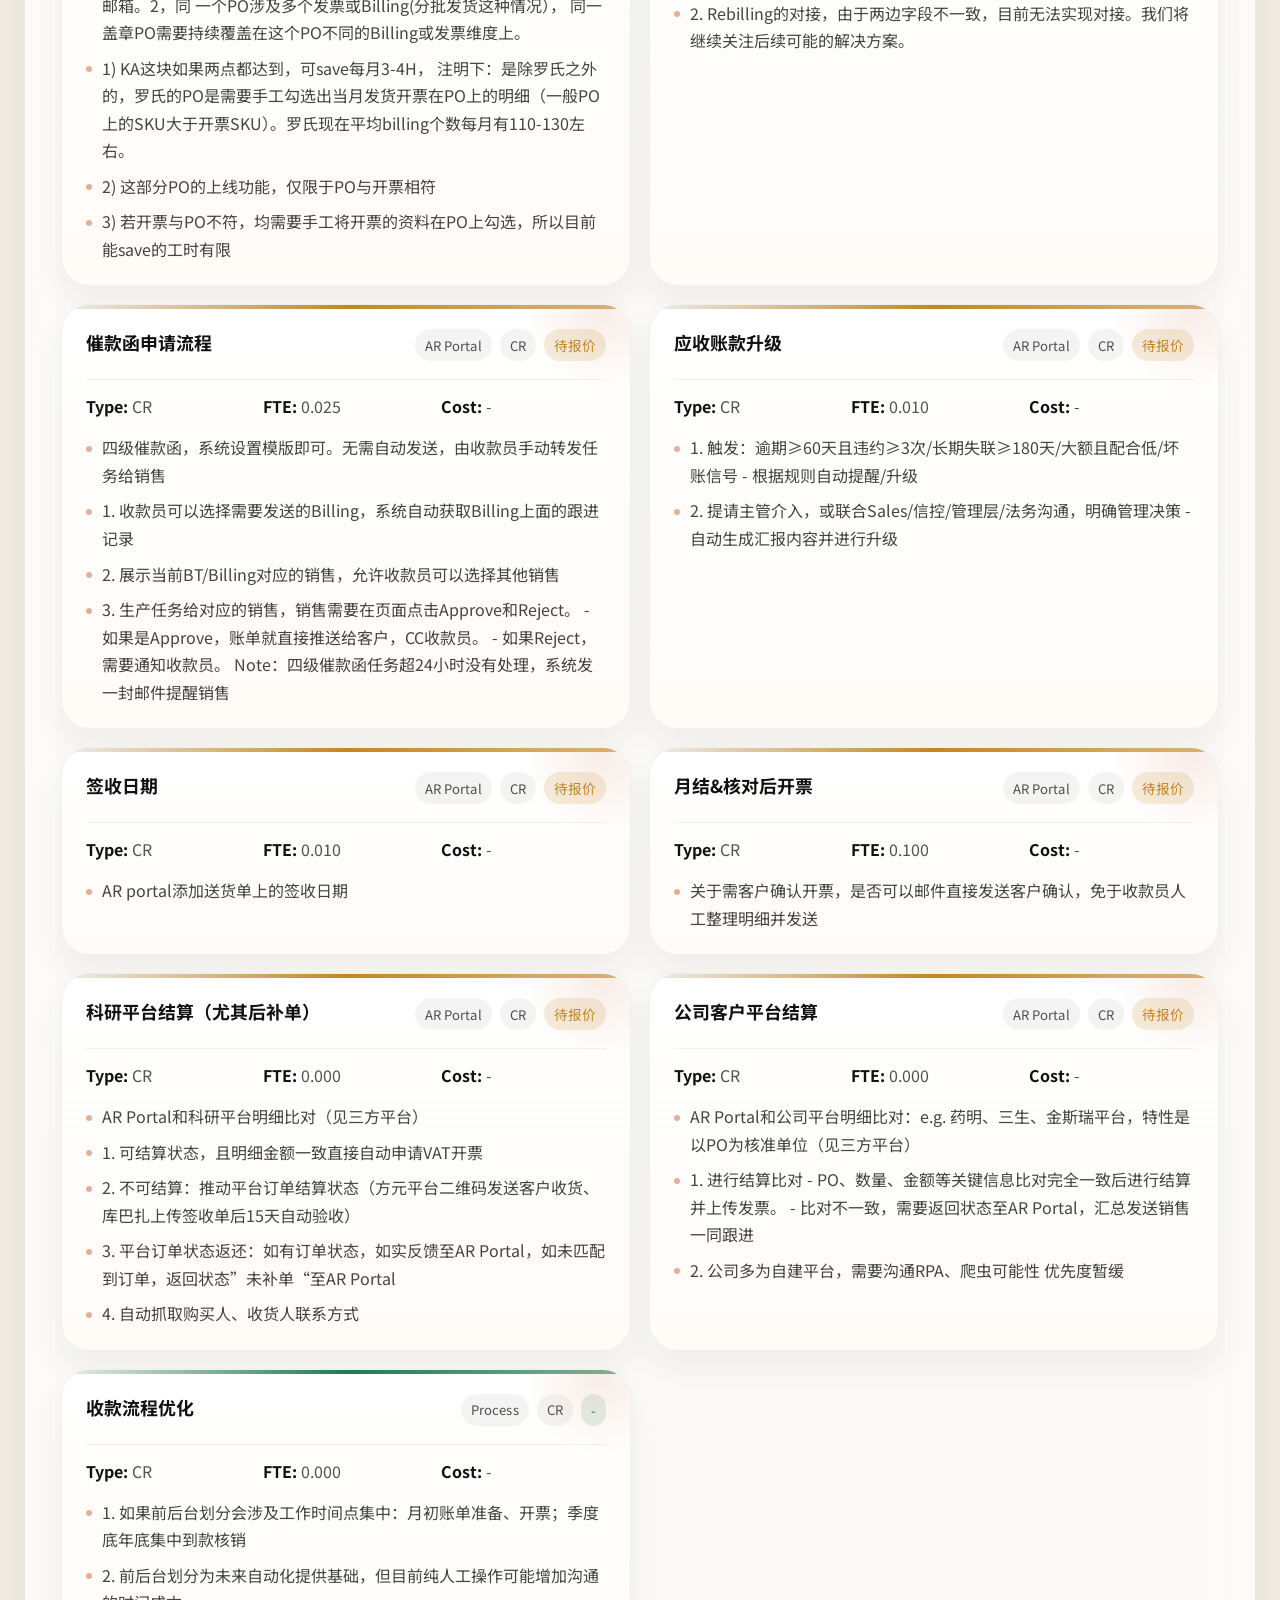
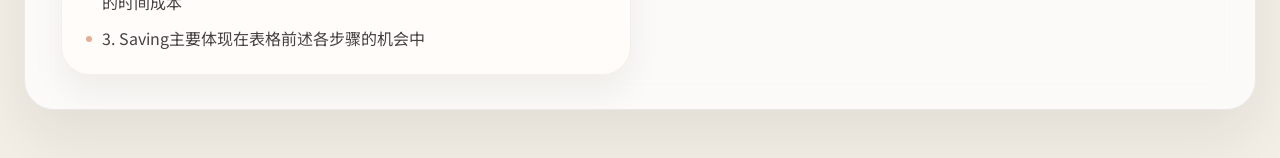
==== commit f9f209ca: "Refresh Excel data and update dashboard views" ====
--- a/index.html
+++ b/index.html
@@ -132,7 +132,7 @@
           <div>
             <div class="section-head">
               <h2><span class="title-line">Business Current Status</span></h2>
-              <p>Current FTE allocation by business step and service line, based on the latest workload snapshot.</p>
+              <p>Current FTE allocation by business step and legal entity, based on the latest workload snapshot.</p>
             </div>
             <div class="business-table-shell">
               <table class="business-table" id="business-table">
@@ -175,6 +175,21 @@
               </div>
             </article>
           </aside>
+        </section>
+
+        <section class="section slide process-map-section">
+          <div class="section-head process-map-head">
+            <h2>Process Footprint View</h2>
+            <div class="toolbar process-toolbar">
+              <div class="toolbar-group">
+                <span class="toolbar-label">FTE Threshold</span>
+                <input id="process-threshold-input" class="toolbar-select" type="text" inputmode="decimal" value="0.10" />
+              </div>
+            </div>
+          </div>
+          <div class="process-map-shell">
+            <div class="process-map" id="process-map"></div>
+          </div>
         </section>
 
         <section class="section slide">
@@ -220,22 +235,23 @@
     <div class="modal-backdrop" id="service-modal" hidden>
       <div class="modal-panel">
         <div class="section-head modal-head">
-          <h2 id="service-modal-title">Service Distribution</h2>
+          <h2 id="service-modal-title">Legal Entity Distribution</h2>
           <button type="button" class="chip-button" id="service-modal-close">Close</button>
         </div>
         <div class="overview-stack">
           <article class="overview-panel">
-            <span class="meta-label">Selected Service Line</span>
+            <span class="meta-label">Selected Legal Entity</span>
             <strong id="service-modal-service"></strong>
             <p id="service-modal-summary"></p>
           </article>
         </div>
         <div class="chart-card">
-          <canvas id="service-chart" aria-label="Service line distribution chart"></canvas>
+          <canvas id="service-chart" aria-label="Legal entity distribution chart"></canvas>
         </div>
       </div>
     </div>
 
+    <script src="./discussion-summary-data.js"></script>
     <script src="./action-summary-data.js"></script>
     <script src="./script.js"></script>
   </body>
--- a/styles.css
+++ b/styles.css
@@ -708,6 +708,123 @@
   line-height: 1.7;
 }
 
+.process-map-head {
+  align-items: start;
+}
+
+.process-toolbar {
+  justify-content: end;
+  margin-bottom: 0;
+}
+
+.process-map-shell {
+  overflow: hidden;
+  padding-bottom: 0;
+}
+
+.process-map {
+  min-width: 0;
+  width: 100%;
+  padding: 4px 0 8px;
+}
+
+.process-label-row,
+.process-band-row,
+.process-bar-row {
+  display: grid;
+}
+
+.process-label-row {
+  align-items: start;
+  min-height: 142px;
+  padding-bottom: 0;
+}
+
+.process-label-slot {
+  display: flex;
+  align-items: flex-start;
+  justify-content: center;
+  position: relative;
+  height: 100%;
+}
+
+.process-label {
+  position: absolute;
+  top: calc(100% - 2px);
+  left: calc(50% - 5px);
+  transform: rotate(-90deg);
+  transform-origin: left top;
+  color: rgba(17, 17, 17, 0.42);
+  font-size: 0.72rem;
+  letter-spacing: 0.01em;
+  line-height: 1.1;
+  white-space: nowrap;
+}
+
+.process-band-row {
+  margin-top: 0;
+}
+
+.process-band {
+  display: flex;
+  align-items: center;
+  justify-content: center;
+  min-height: 34px;
+  padding: 6px 6px;
+  border: 1px solid rgba(17, 17, 17, 0.08);
+  color: rgba(17, 17, 17, 0.78);
+  font-weight: 700;
+  font-size: 0.88rem;
+  text-align: center;
+}
+
+.process-band[data-tone="accent"] {
+  background: rgba(88, 187, 204, 0.9);
+}
+
+.process-band[data-tone="soft"] {
+  background: rgba(214, 231, 237, 0.95);
+}
+
+.process-bar-row {
+  align-items: start;
+  min-height: 248px;
+  padding-top: 4px;
+}
+
+.process-bar-col {
+  display: grid;
+  justify-items: center;
+  align-content: start;
+}
+
+.process-bar {
+  width: 100%;
+  max-width: 22px;
+  background: rgba(90, 90, 90, 0.84);
+  border-left: 1px solid rgba(255, 255, 255, 0.45);
+  border-right: 1px solid rgba(255, 255, 255, 0.45);
+}
+
+.process-bar.is-linked {
+  background: #1f7a55;
+  cursor: pointer;
+  box-shadow: 0 6px 16px rgba(31, 122, 85, 0.18);
+}
+
+.process-bar.is-linked:hover,
+.process-bar.is-linked:focus-visible {
+  background: #16613f;
+  outline: none;
+}
+
+.process-value {
+  margin-top: 8px;
+  font-family: "Space Grotesk", "Noto Sans SC", sans-serif;
+  font-size: 0.66rem;
+  color: rgba(17, 17, 17, 0.62);
+}
+
 .metric-grid {
   display: grid;
   grid-template-columns: repeat(4, minmax(0, 1fr));
@@ -1432,7 +1549,12 @@
   .action-card-grid,
   .detail-grid {
     grid-template-columns: 1fr;
-  }`r`n
+  }
+
+  .process-map {
+    min-width: 1240px;
+  }
+
   .modal-backdrop {
     padding: 14px;
   }
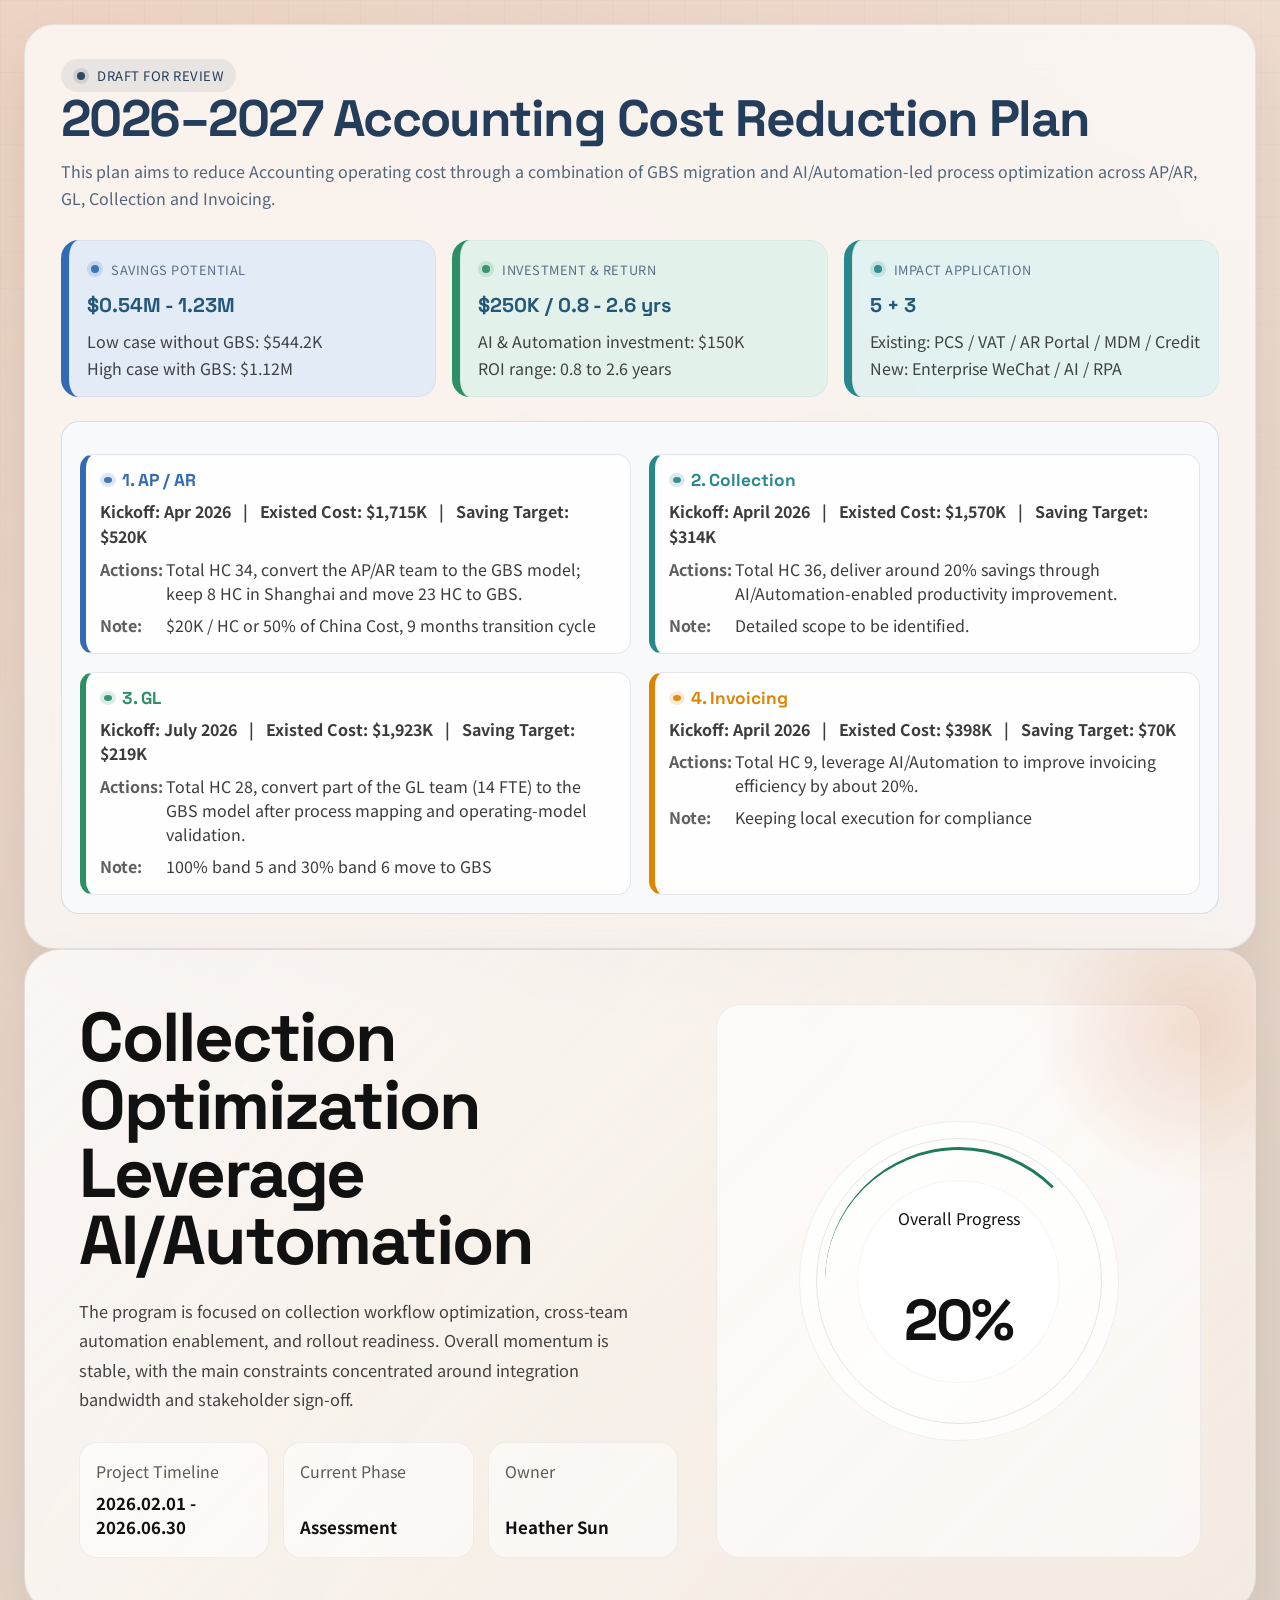
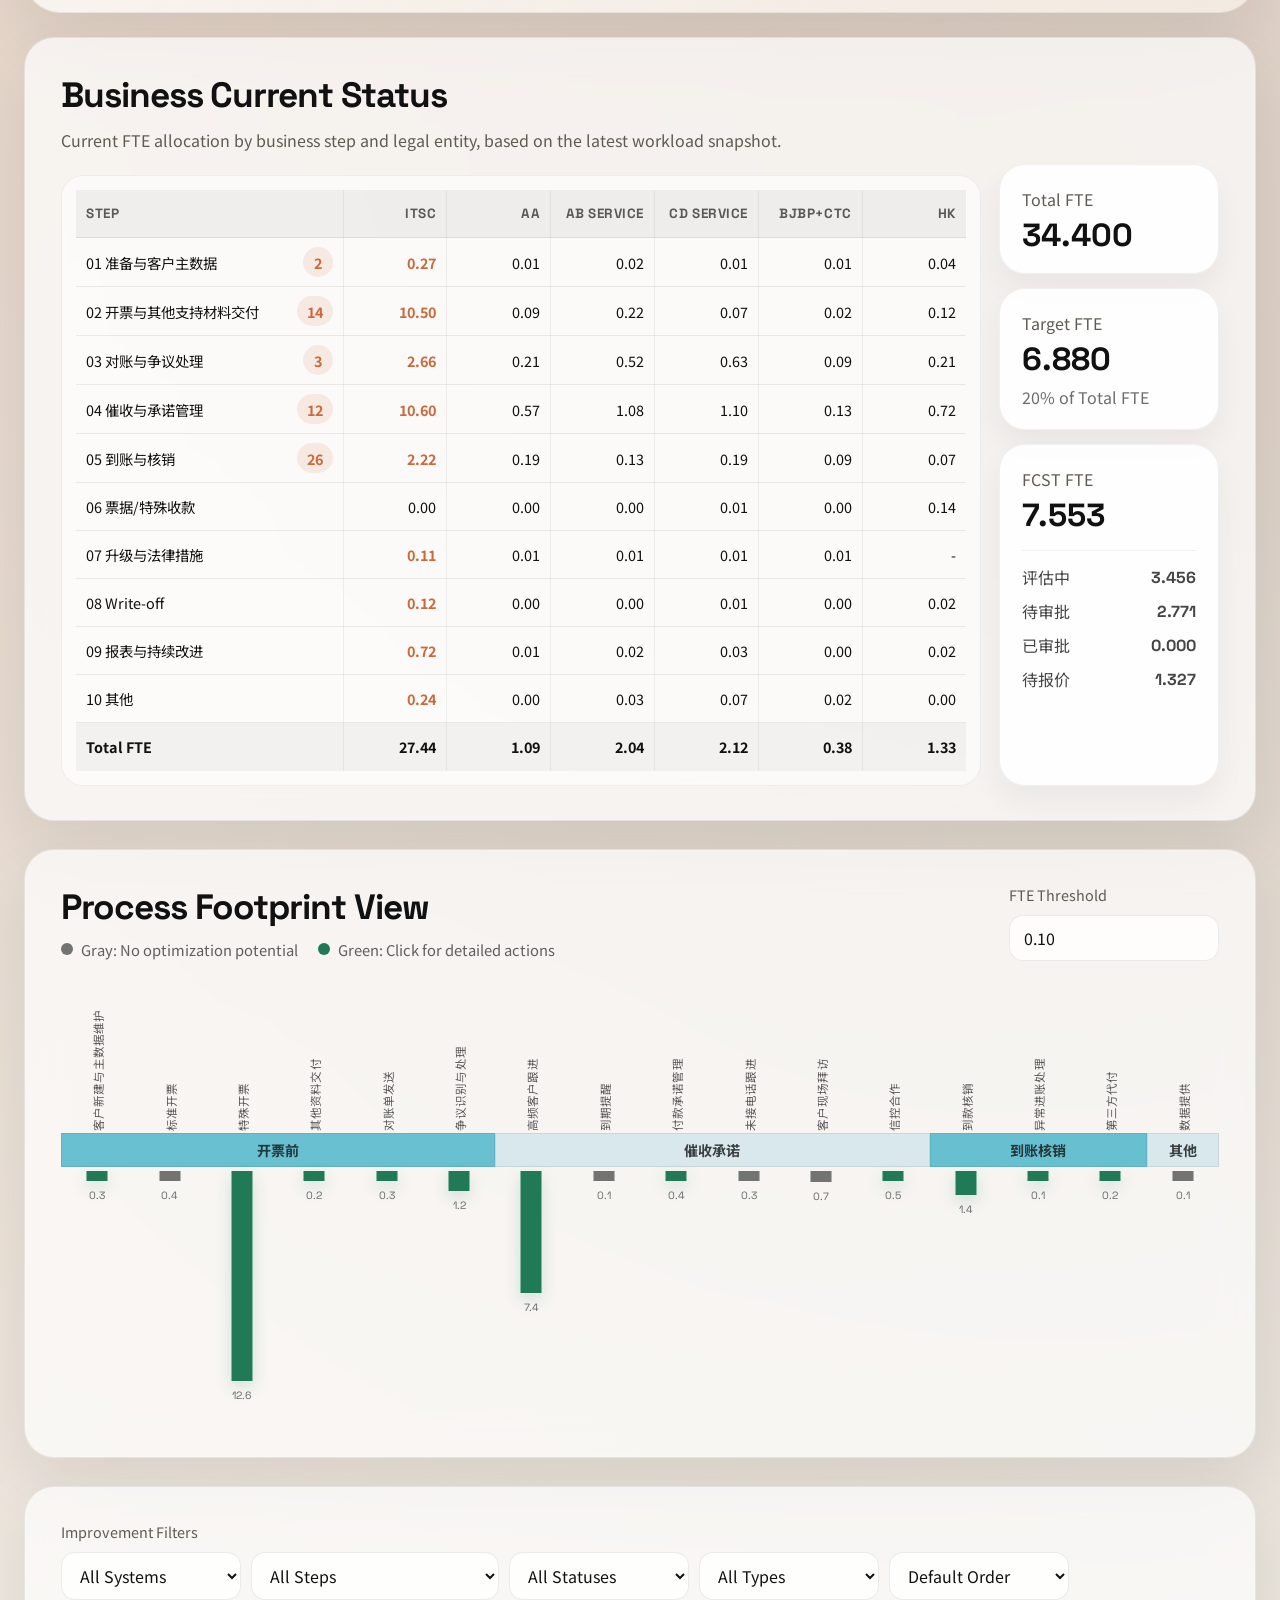
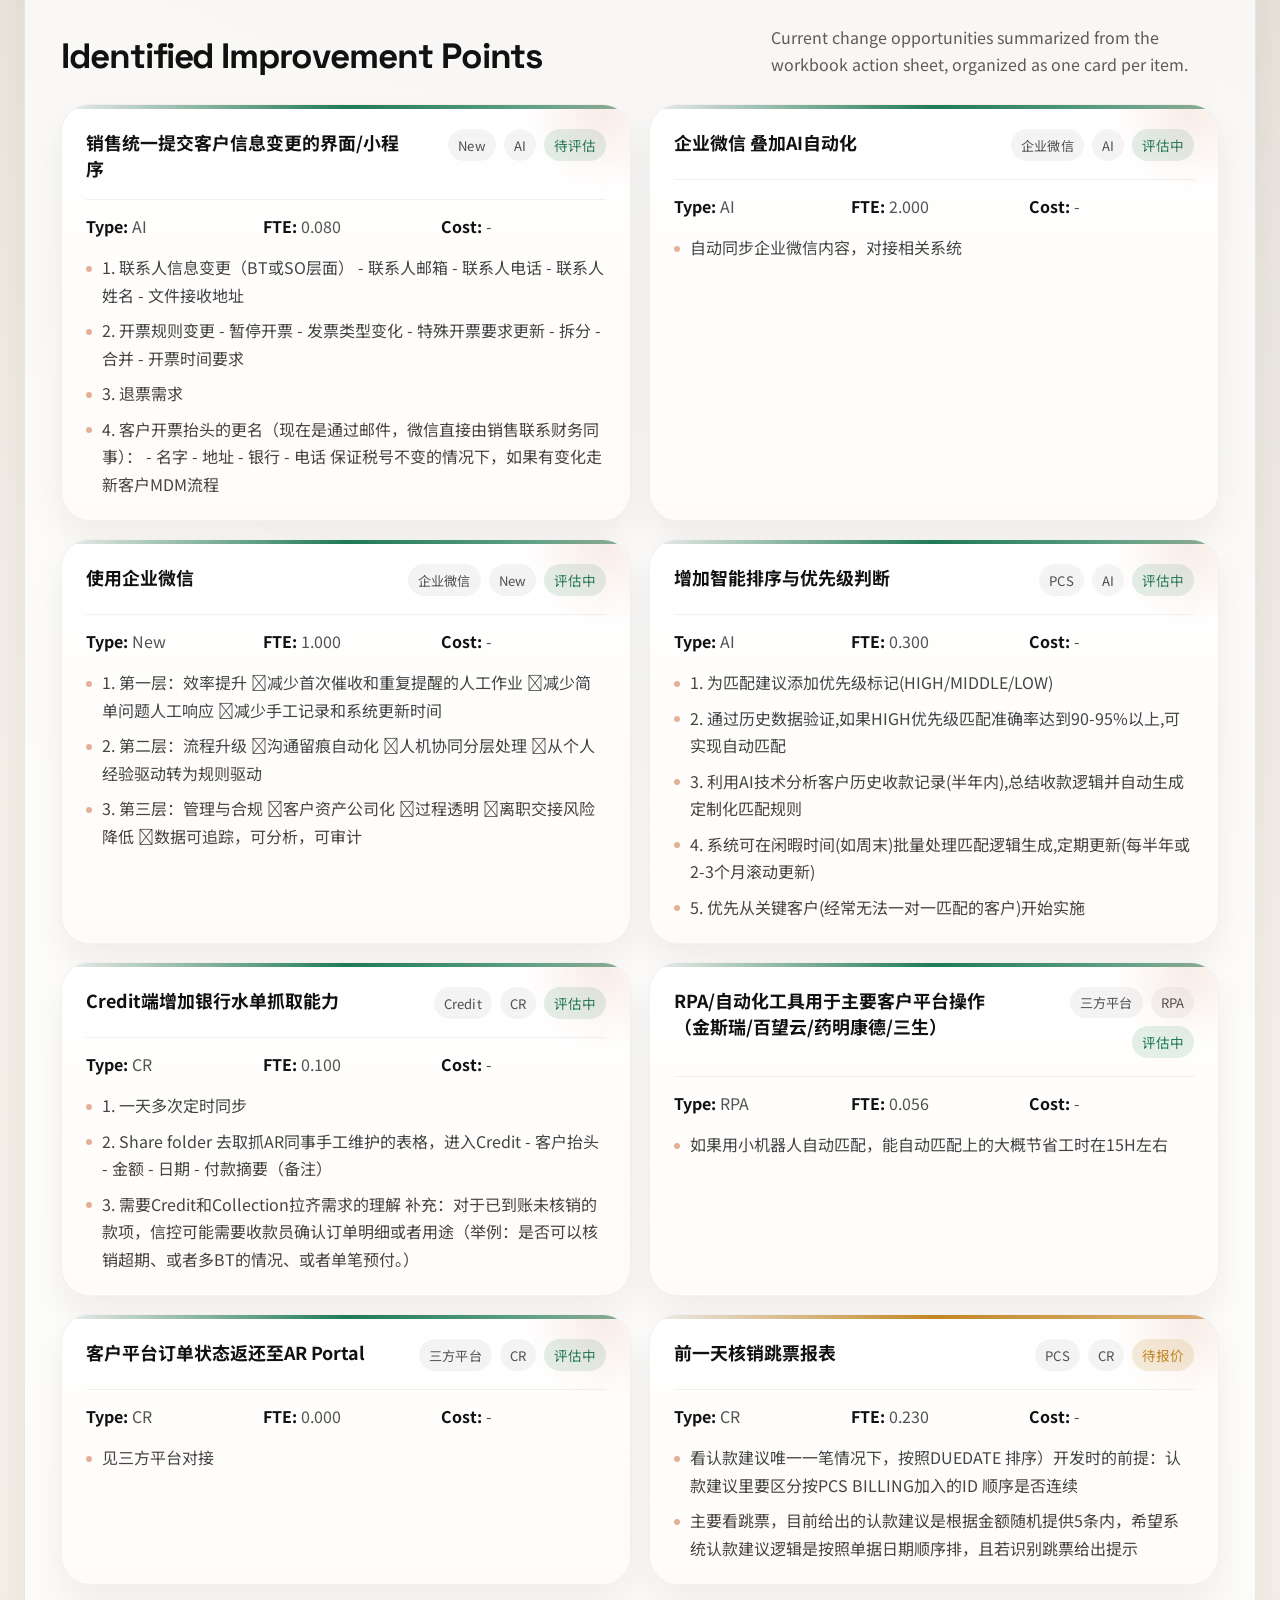
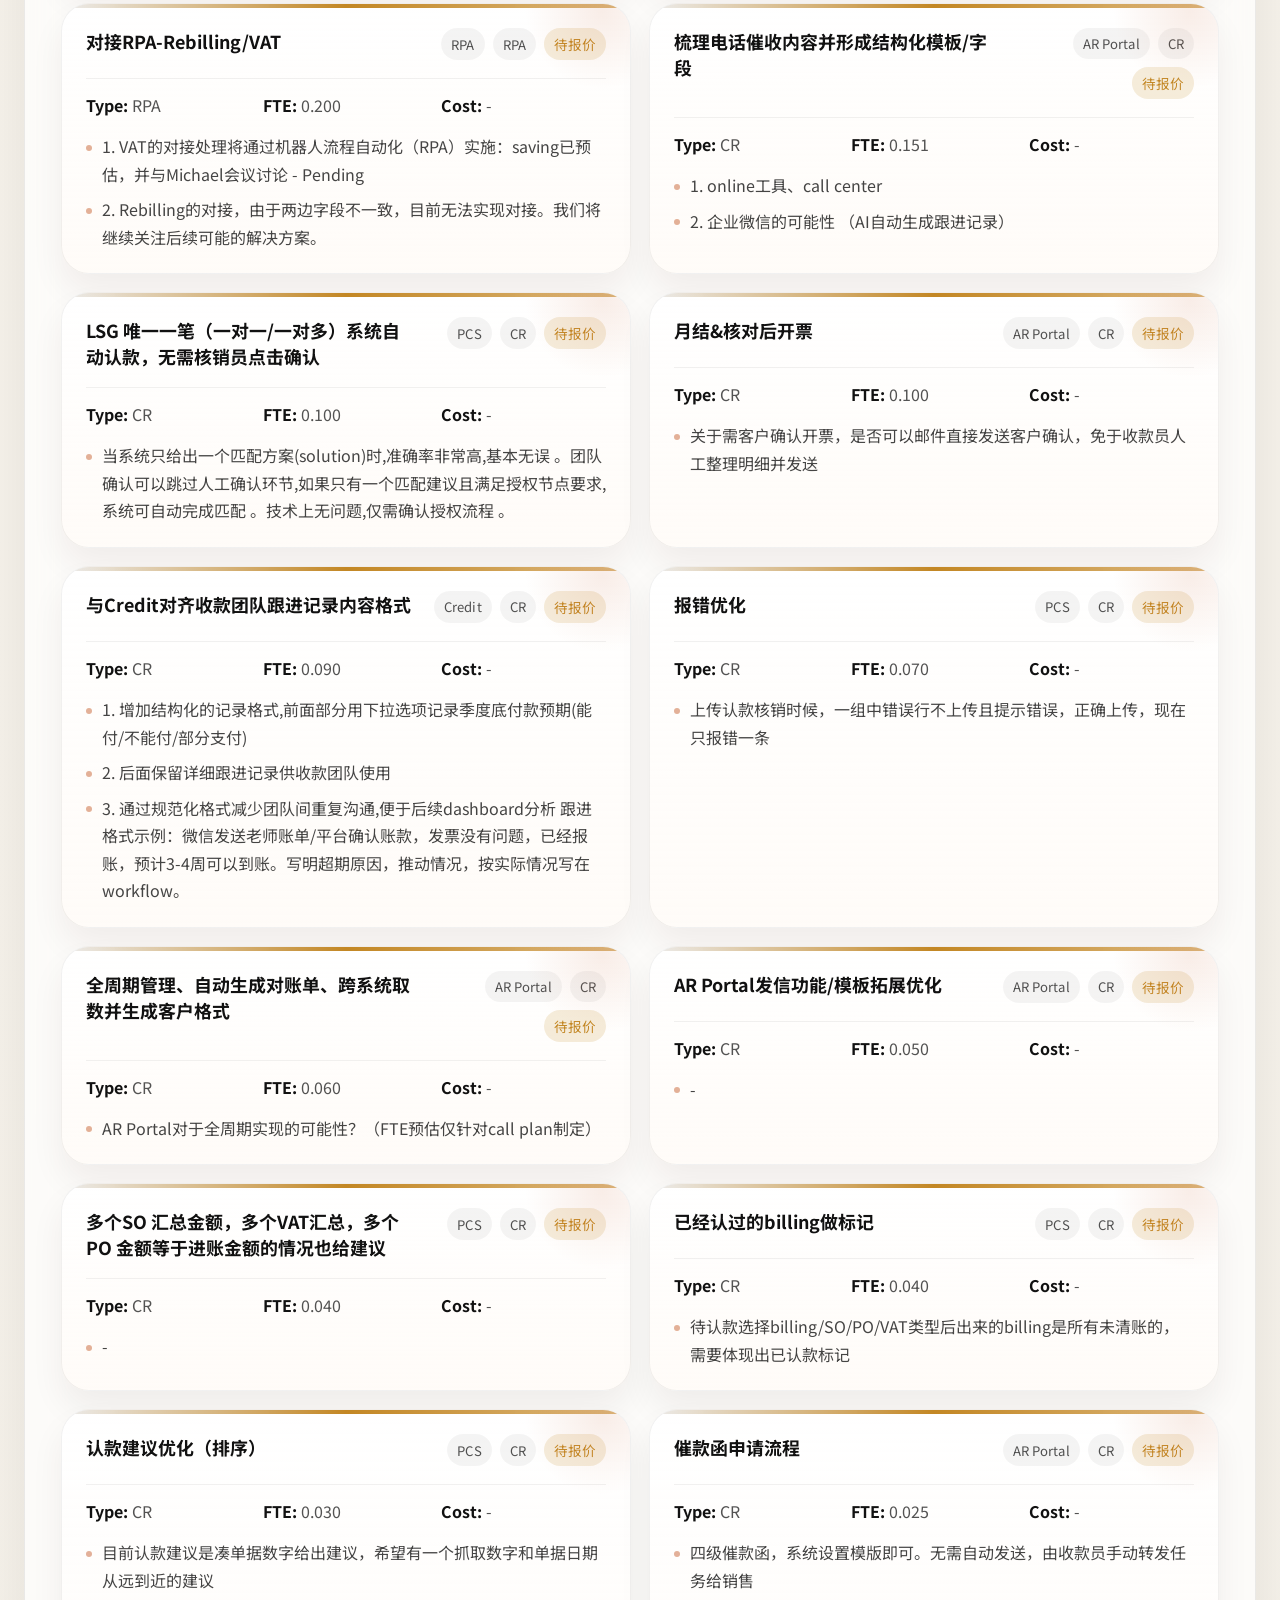
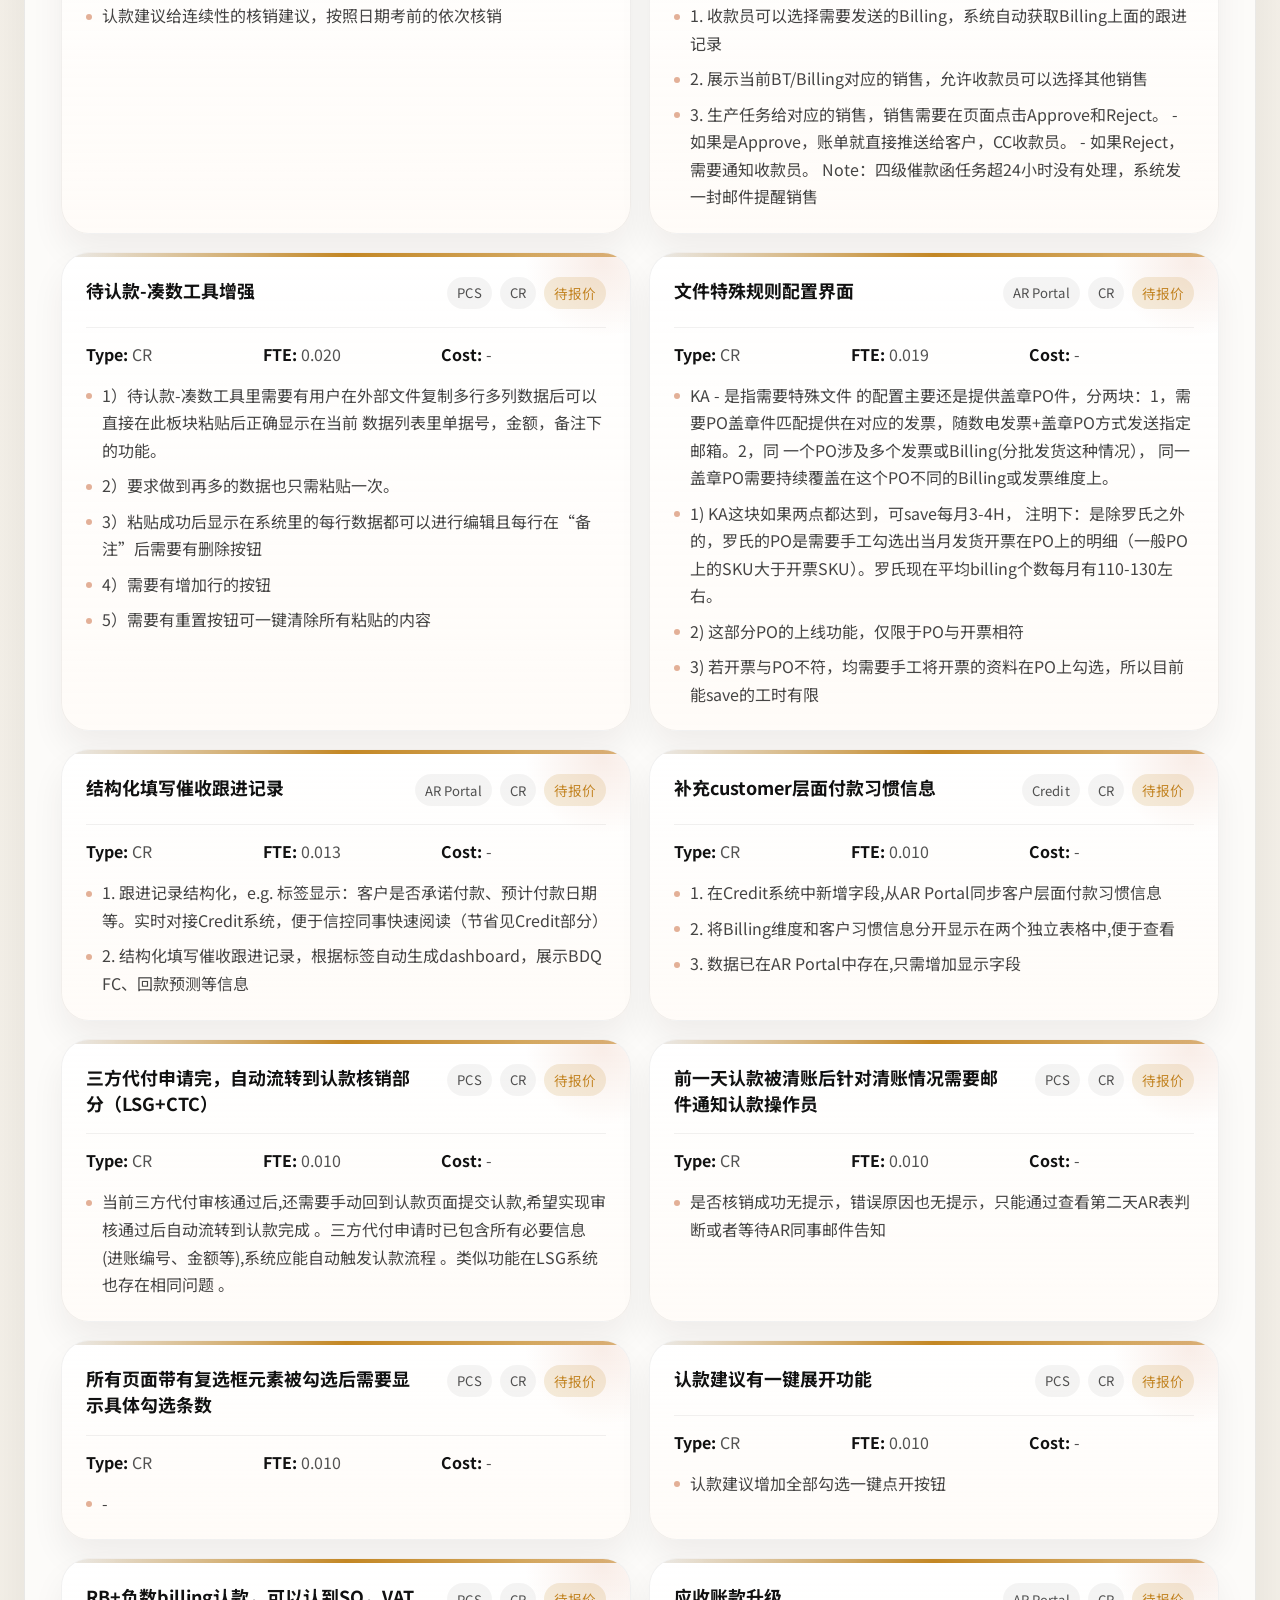
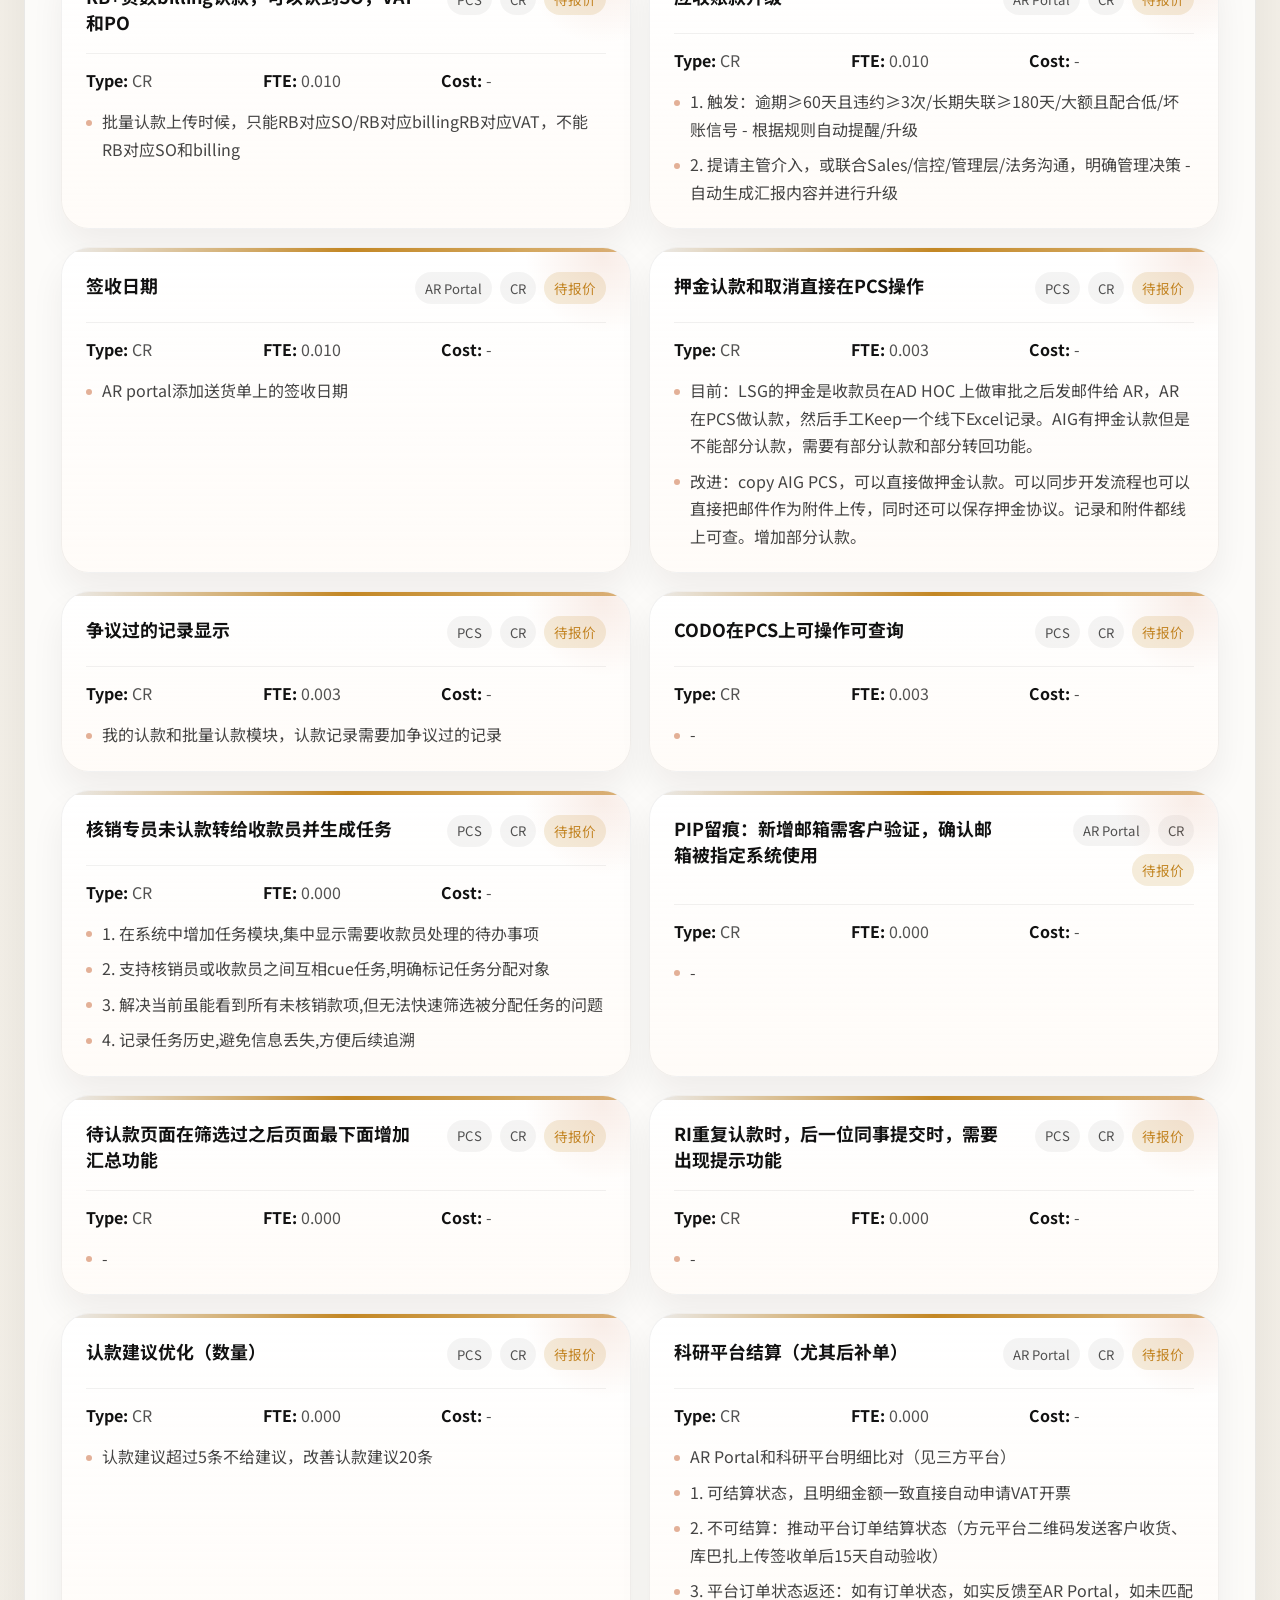
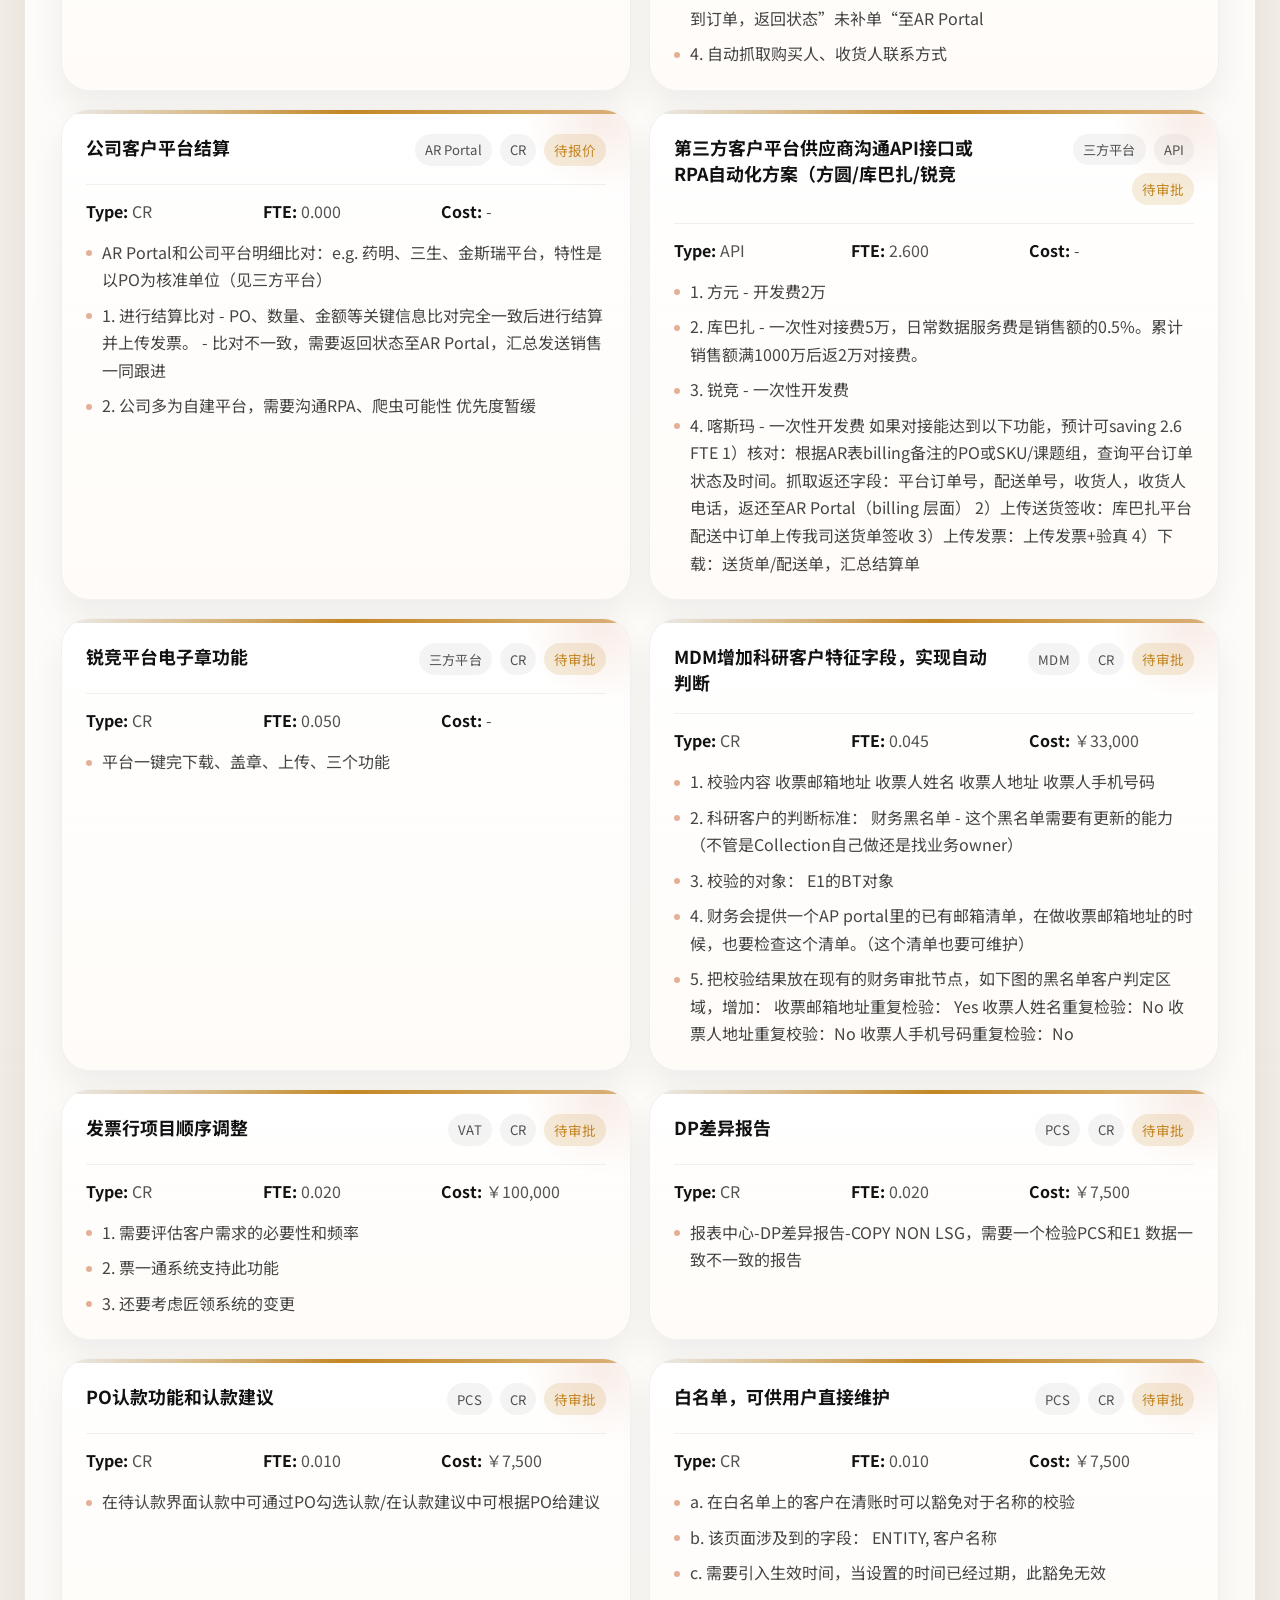
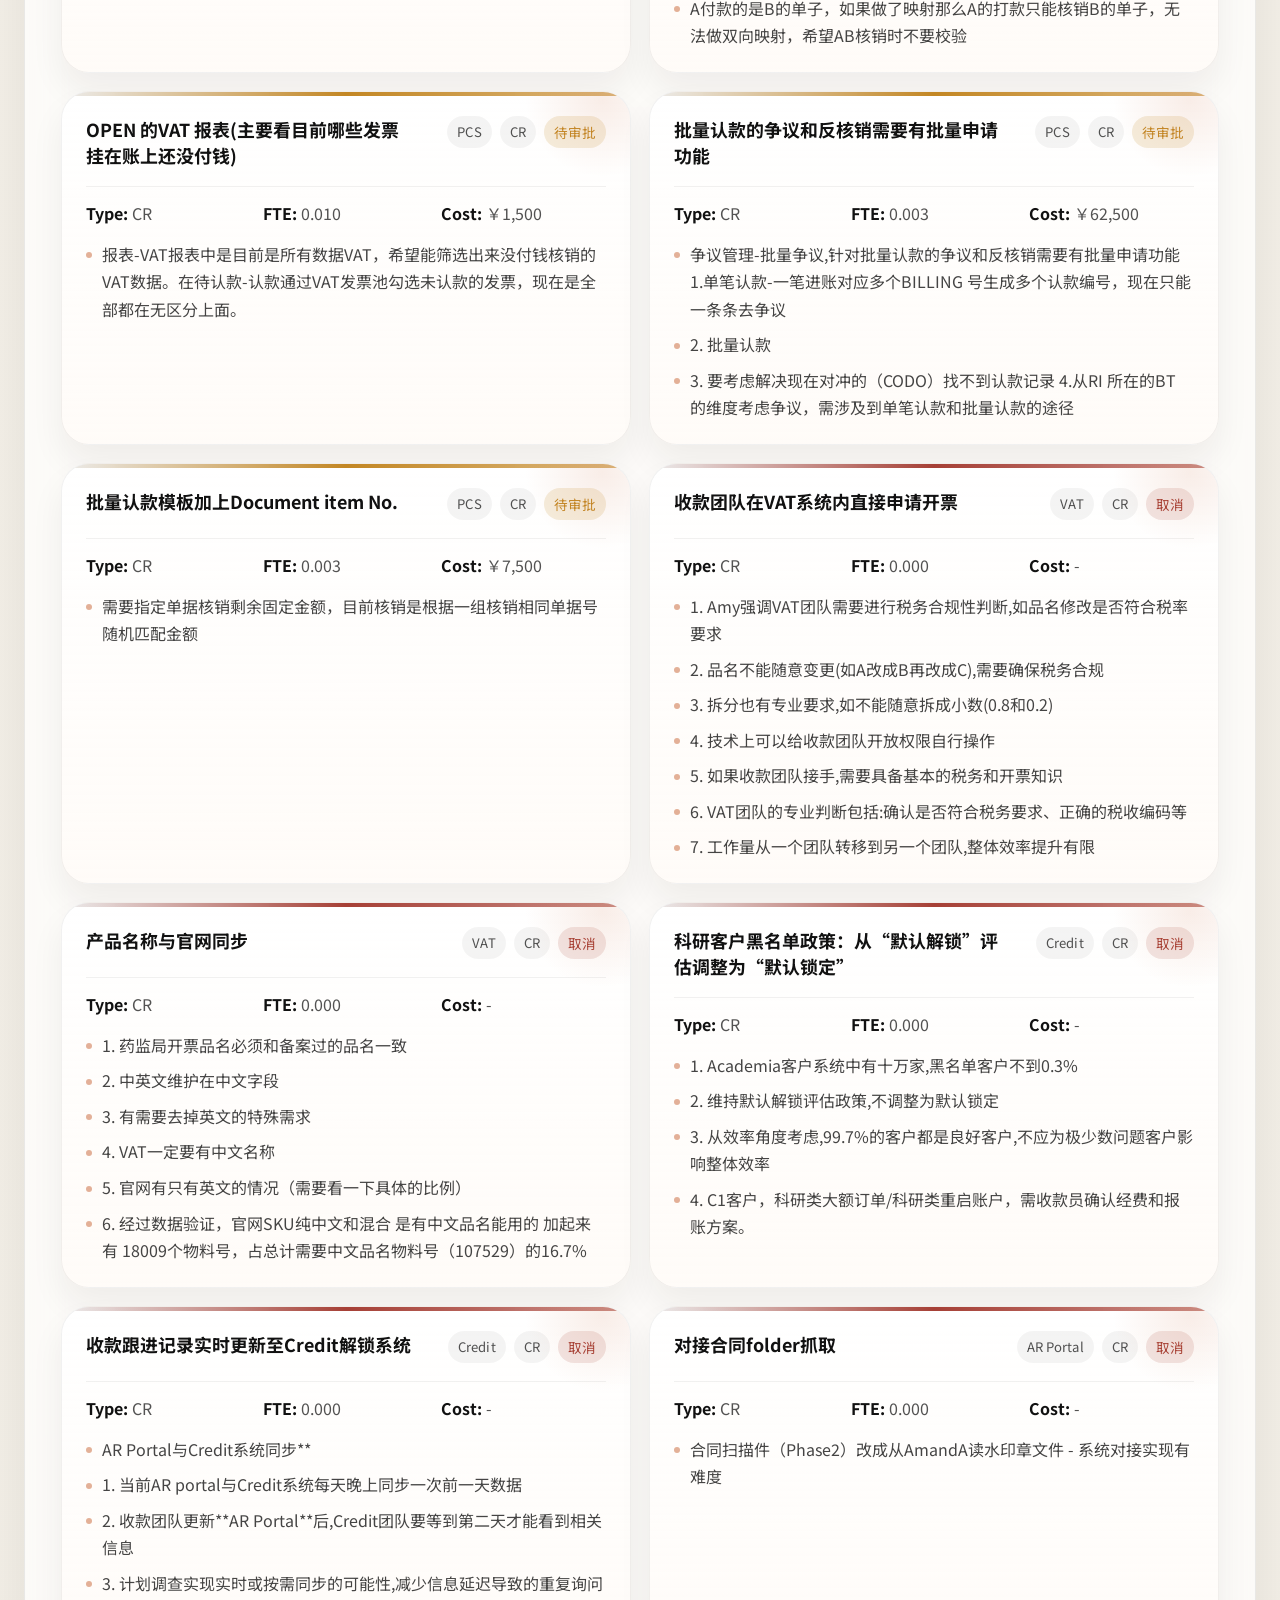
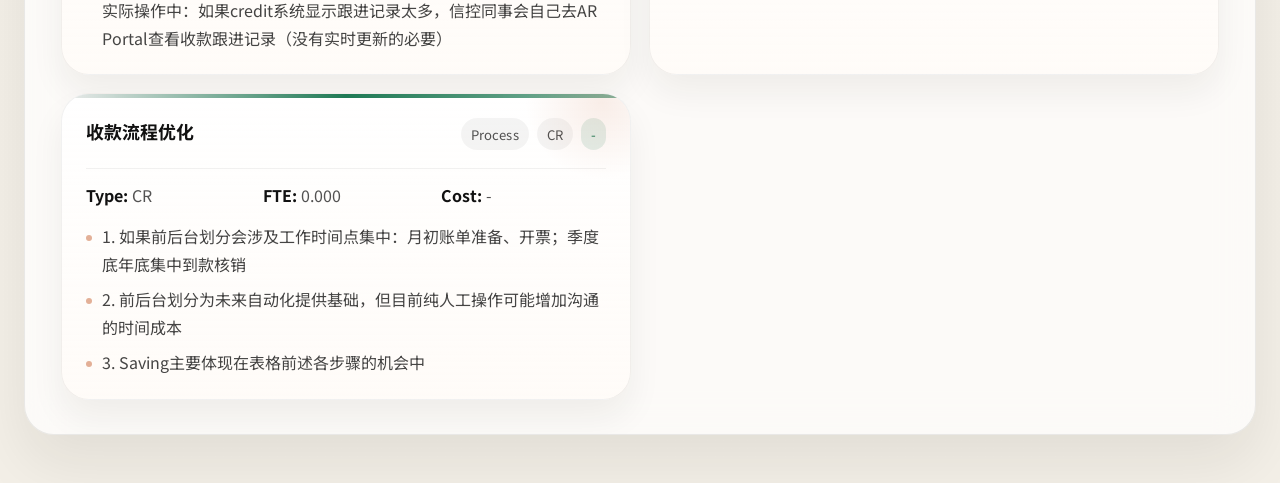
==== commit bd70cf80: "Update executive metrics and add action sorting controls" ====
--- a/index.html
+++ b/index.html
@@ -26,13 +26,13 @@
         <div class="executive-metric-row executive-metric-row-alt">
           <article class="executive-metric executive-metric-blue">
             <span class="executive-label"><span class="mini-icon mini-icon-savings"></span>Savings Potential</span>
-            <strong>$0.38M–1.26M</strong>
-            <p>Low case without GBS: $383.8K <br />High case with GBS: $1.26M</p>
+            <strong>$0.54M - 1.23M</strong>
+            <p>Low case without GBS: $544.2K <br />High case with GBS: $1.12M</p>
           </article>
           <article class="executive-metric executive-metric-green">
             <span class="executive-label"><span class="mini-icon mini-icon-roi"></span>Investment & Return</span>
-            <strong>$250K / 1.2–2.0 yrs</strong>
-            <p>AI & Automation investment: $250K <br />ROI range: 1.2 to 2.0 years</p>
+            <strong>$250K / 0.8 - 2.6 yrs</strong>
+            <p>AI & Automation investment: $150K <br />ROI range: 0.8 to 2.6 years</p>
           </article>
           <article class="executive-metric executive-metric-teal">
             <span class="executive-label"><span class="mini-icon mini-icon-tech"></span>Impact Application</span>
@@ -45,10 +45,10 @@
           <div class="rollout-grid">
             <article class="rollout-card rollout-card-blue">
               <h3><span class="mini-icon mini-icon-blue"></span>1. AP / AR</h3>
-              <p class="rollout-meta">Kickoff: Apr 2026 &nbsp; | &nbsp; Existed Cost: $1,460K &nbsp; | &nbsp; Saving Target: $535K</p>
-              <div class="rollout-body">
-                <span>Actions:</span>
-                <p>Total HC 34, convert the AP/AR team to the GBS model; keep 8 HC in Shanghai and move 24 HC to GBS (plus 1 HC in RT).</p>
+              <p class="rollout-meta">Kickoff: Apr 2026 &nbsp; | &nbsp; Existed Cost: $1,715K &nbsp; | &nbsp; Saving Target: $520K</p>
+              <div class="rollout-body">
+                <span>Actions:</span>
+                <p>Total HC 34, convert the AP/AR team to the GBS model; keep 8 HC in Shanghai and move 23 HC to GBS.</p>
               </div>
               <div class="rollout-body">
                 <span>Note:</span>
@@ -58,7 +58,7 @@
 
             <article class="rollout-card rollout-card-teal">
               <h3><span class="mini-icon mini-icon-teal"></span>2. Collection</h3>
-              <p class="rollout-meta">Kickoff: Jul 2026 &nbsp; | &nbsp; Existed Cost: $1,570K &nbsp; | &nbsp; Saving Target: $314K</p>
+              <p class="rollout-meta">Kickoff: April 2026 &nbsp; | &nbsp; Existed Cost: $1,570K &nbsp; | &nbsp; Saving Target: $314K</p>
               <div class="rollout-body">
                 <span>Actions:</span>
                 <p>Total HC 36, deliver around 20% savings through AI/Automation-enabled productivity improvement.</p>
@@ -71,16 +71,20 @@
 
             <article class="rollout-card rollout-card-green">
               <h3><span class="mini-icon mini-icon-green"></span>3. GL</h3>
-              <p class="rollout-meta">Kickoff: Sep 2026 &nbsp; | &nbsp; Existed Cost: $1,923K &nbsp; | &nbsp; Saving Target: $341K</p>
-              <div class="rollout-body">
-                <span>Actions:</span>
-                <p>Total HC 28, convert part of the GL team to the GBS model after process mapping and operating-model validation.</p>
+              <p class="rollout-meta">Kickoff: July 2026 &nbsp; | &nbsp; Existed Cost: $1,923K &nbsp; | &nbsp; Saving Target: $219K</p>
+              <div class="rollout-body">
+                <span>Actions:</span>
+                <p>Total HC 28, convert part of the GL team (14 FTE) to the GBS model after process mapping and operating-model validation.</p>
+              </div>
+              <div class="rollout-body">
+                <span>Note:</span>
+                <p>100% band 5 and 30% band 6 move to GBS</p>
               </div>
             </article>
 
             <article class="rollout-card rollout-card-orange">
               <h3><span class="mini-icon mini-icon-orange"></span>4. Invoicing</h3>
-              <p class="rollout-meta">Kickoff: May 2026 &nbsp; | &nbsp; Existed Cost: $398K &nbsp; | &nbsp; Saving Target: $70K</p>
+              <p class="rollout-meta">Kickoff: April 2026 &nbsp; | &nbsp; Existed Cost: $398K &nbsp; | &nbsp; Saving Target: $70K</p>
               <div class="rollout-body">
                 <span>Actions:</span>
                 <p>Total HC 9, leverage AI/Automation to improve invoicing efficiency by about 20%.</p>
@@ -179,7 +183,19 @@
 
         <section class="section slide process-map-section">
           <div class="section-head process-map-head">
-            <h2>Process Footprint View</h2>
+            <div>
+              <h2>Process Footprint View</h2>
+              <div class="process-legend" aria-label="Process footprint legend">
+                <span class="process-legend-item">
+                  <span class="process-legend-swatch is-gray"></span>
+                  <span>Gray: No optimization potential</span>
+                </span>
+                <span class="process-legend-item">
+                  <span class="process-legend-swatch is-green"></span>
+                  <span>Green: Click for detailed actions</span>
+                </span>
+              </div>
+            </div>
             <div class="toolbar process-toolbar">
               <div class="toolbar-group">
                 <span class="toolbar-label">FTE Threshold</span>
@@ -209,6 +225,13 @@
                 <select id="action-type-filter" class="toolbar-select">
                   <option value="all">All Types</option>
                 </select>
+                <select id="action-sort-filter" class="toolbar-select">
+                  <option value="status-default">Default Order</option>
+                  <option value="fte-desc">FTE High to Low</option>
+                  <option value="fte-asc">FTE Low to High</option>
+                  <option value="cost-desc">Cost High to Low</option>
+                  <option value="cost-asc">Cost Low to High</option>
+                </select>
               </div>
             </div>
           </div>
--- a/styles.css
+++ b/styles.css
@@ -712,6 +712,36 @@
   align-items: start;
 }
 
+.process-legend {
+  display: flex;
+  flex-wrap: wrap;
+  gap: 12px 20px;
+  margin-top: 10px;
+  color: rgba(47, 47, 47, 0.76);
+  font-size: 0.92rem;
+}
+
+.process-legend-item {
+  display: inline-flex;
+  align-items: center;
+  gap: 8px;
+}
+
+.process-legend-swatch {
+  width: 12px;
+  height: 12px;
+  border-radius: 999px;
+  flex: 0 0 auto;
+}
+
+.process-legend-swatch.is-gray {
+  background: rgba(90, 90, 90, 0.84);
+}
+
+.process-legend-swatch.is-green {
+  background: #1f7a55;
+}
+
 .process-toolbar {
   justify-content: end;
   margin-bottom: 0;
@@ -754,7 +784,7 @@
   left: calc(50% - 5px);
   transform: rotate(-90deg);
   transform-origin: left top;
-  color: rgba(17, 17, 17, 0.42);
+  color: rgba(17, 17, 17, 0.68);
   font-size: 0.72rem;
   letter-spacing: 0.01em;
   line-height: 1.1;
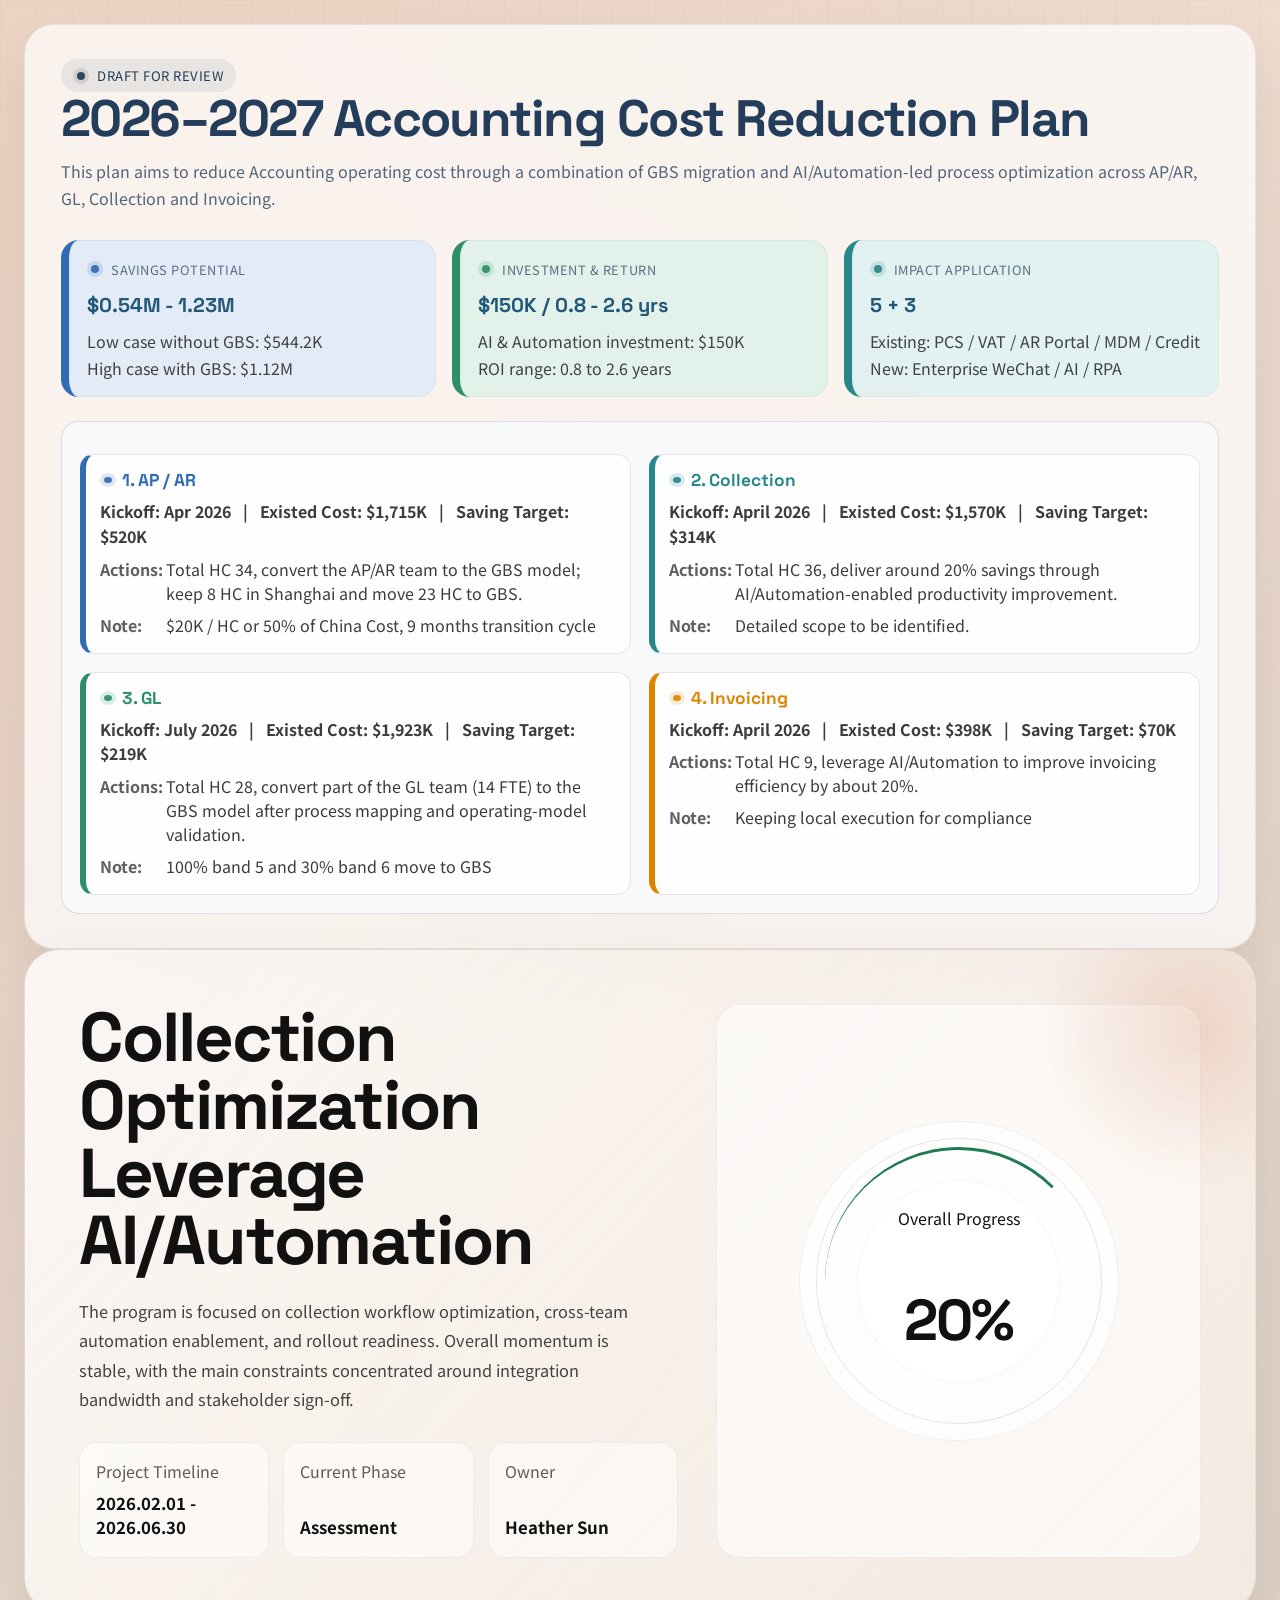
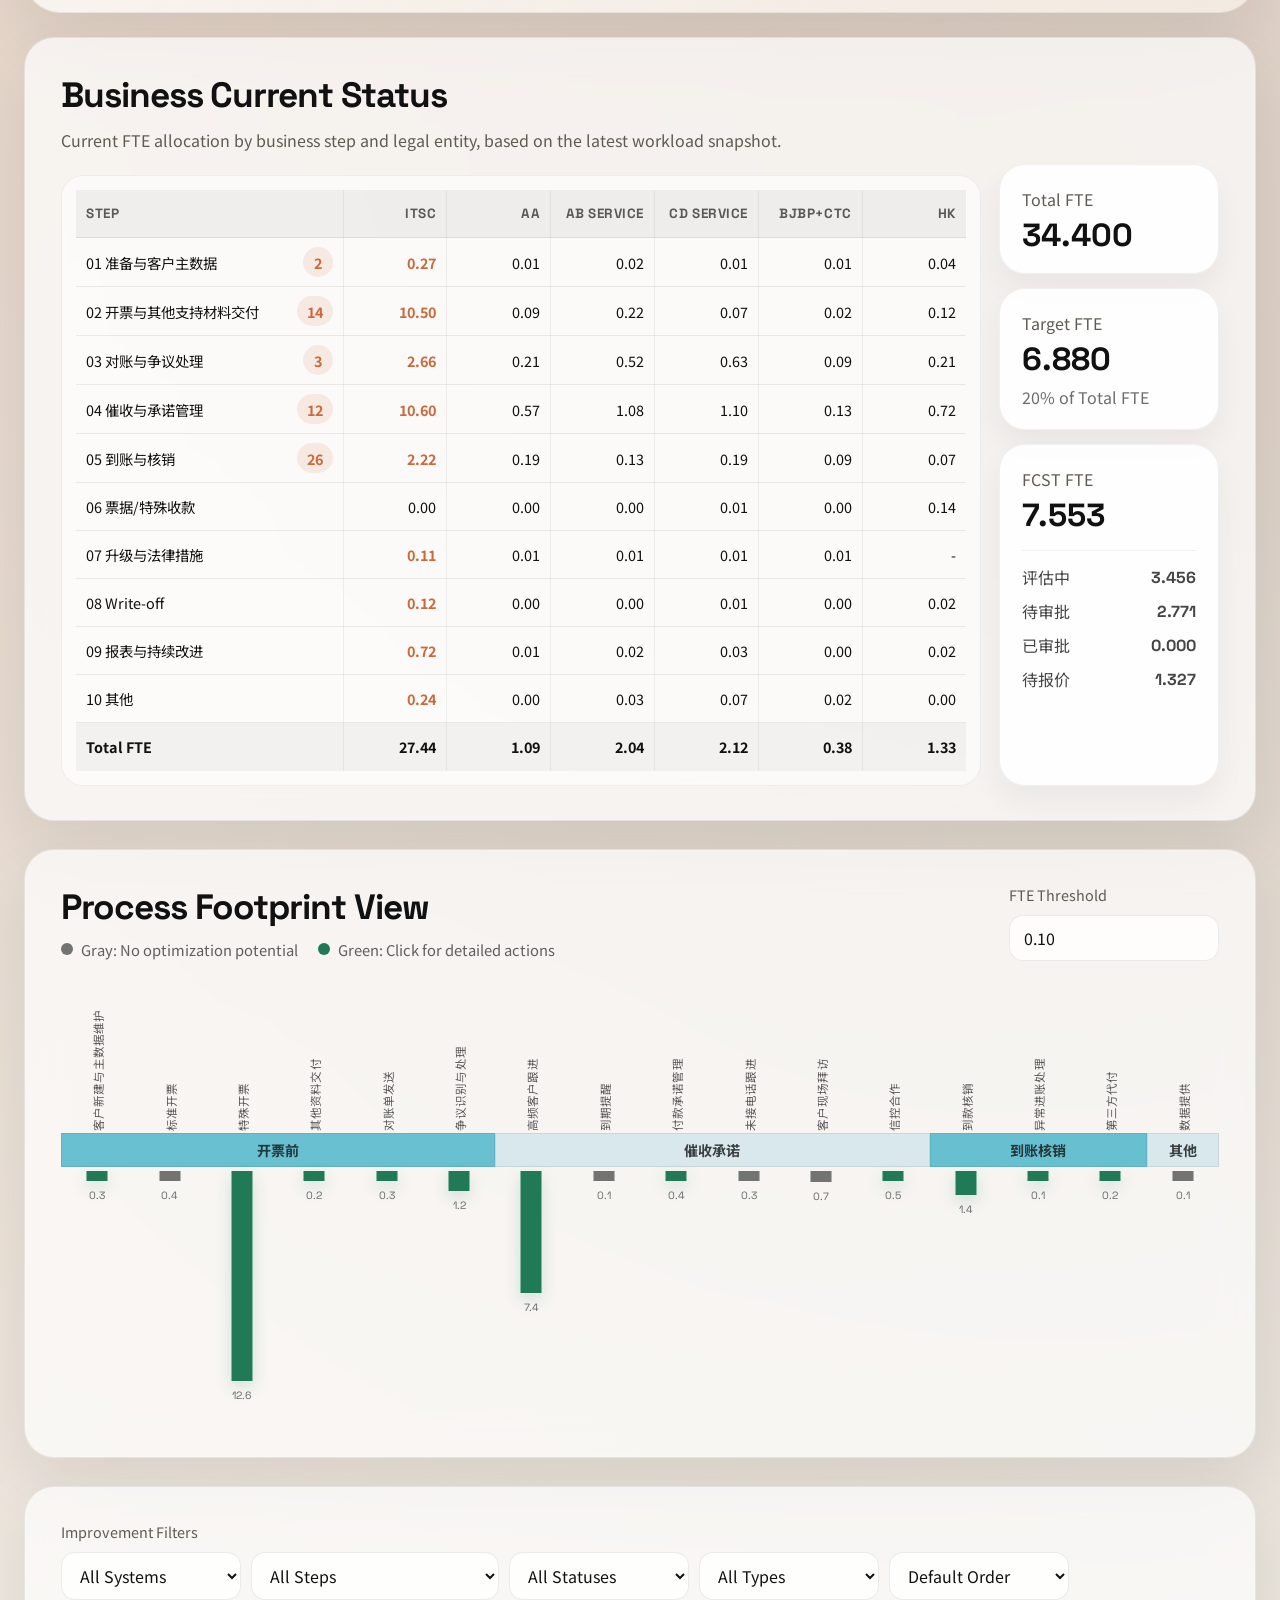
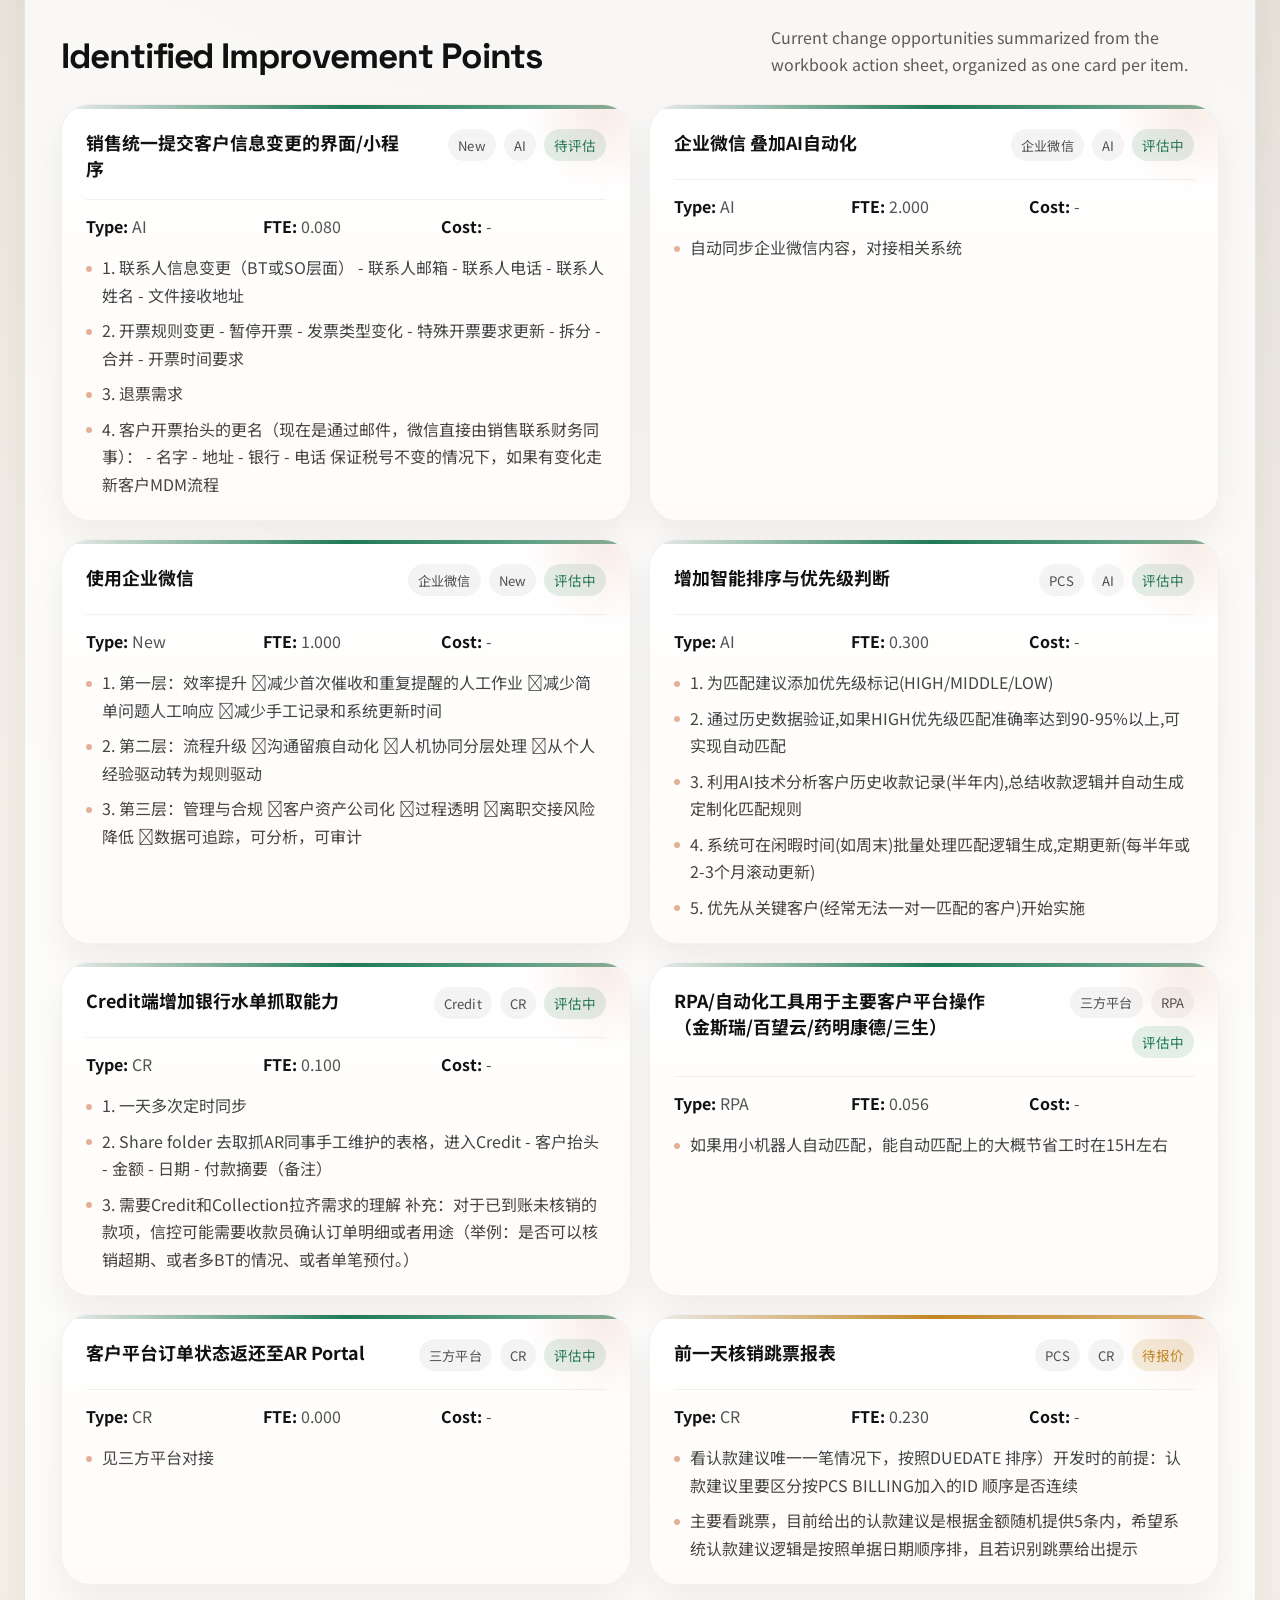
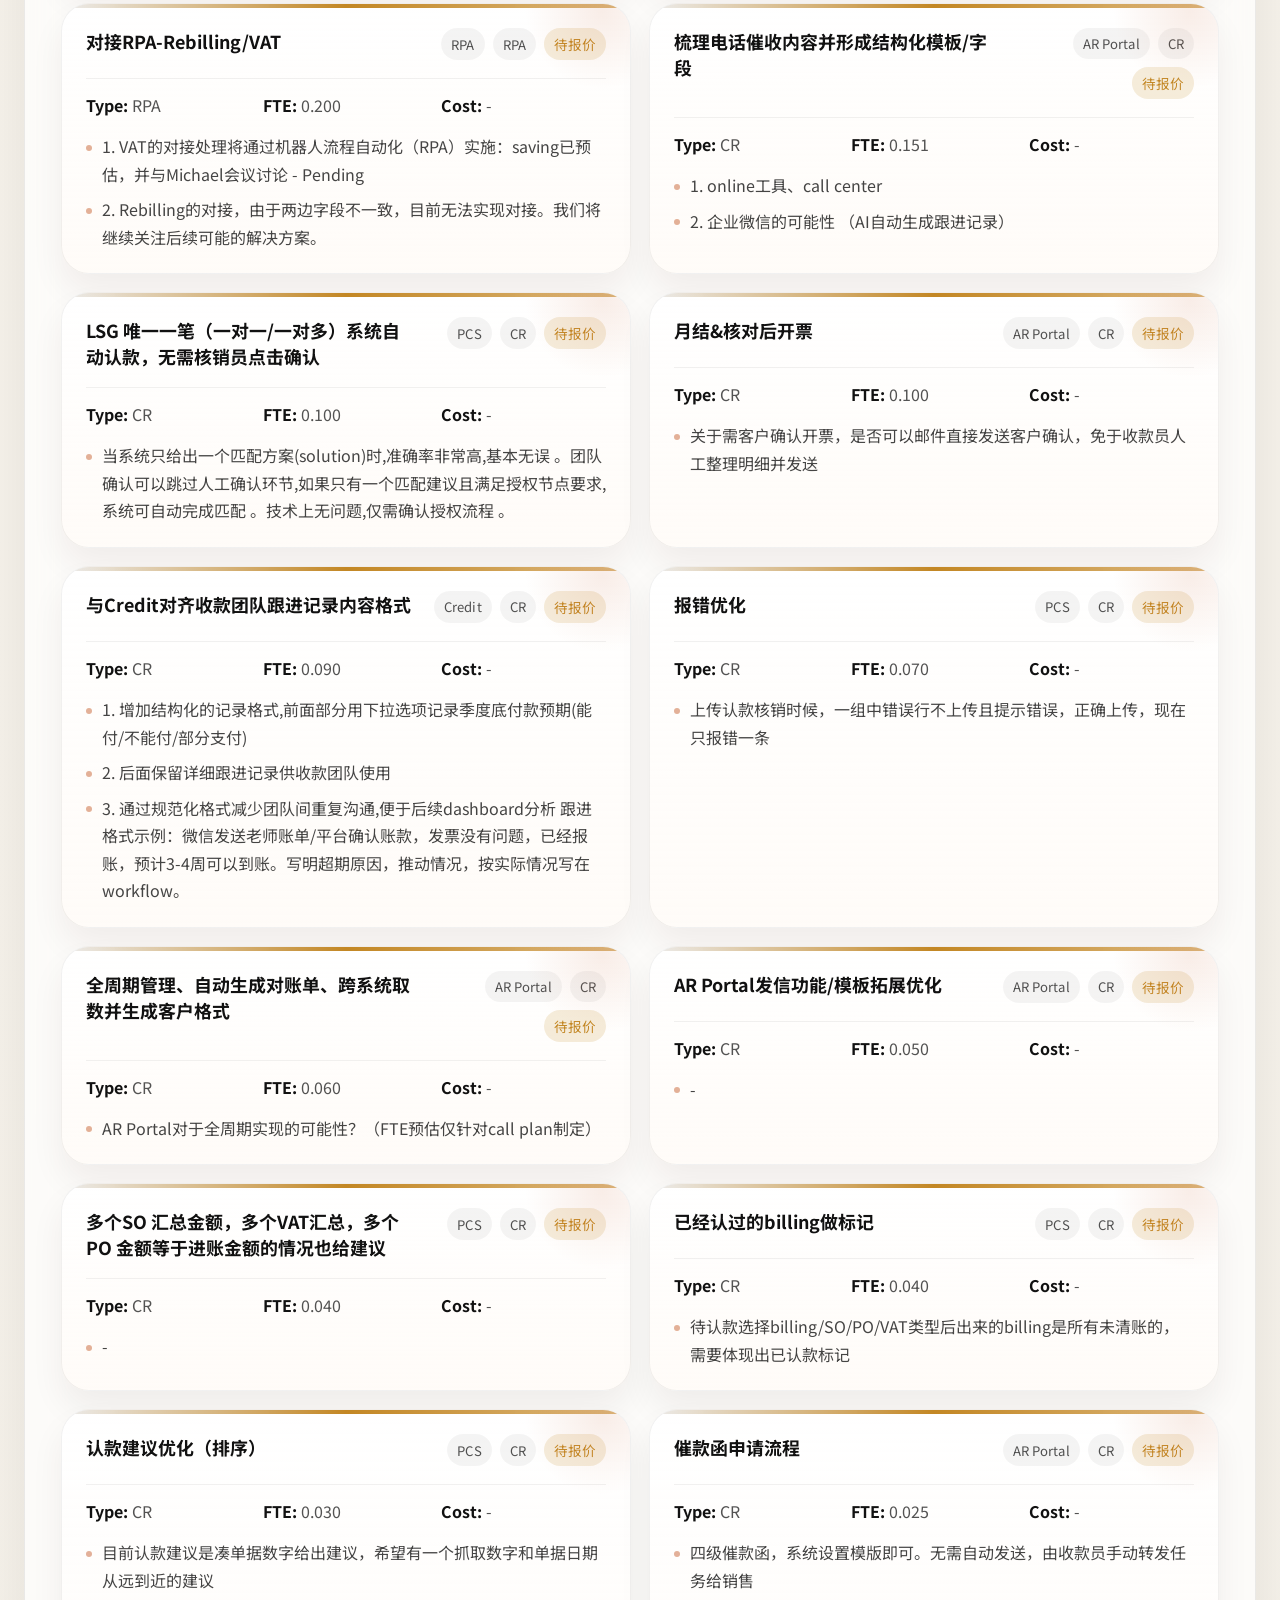
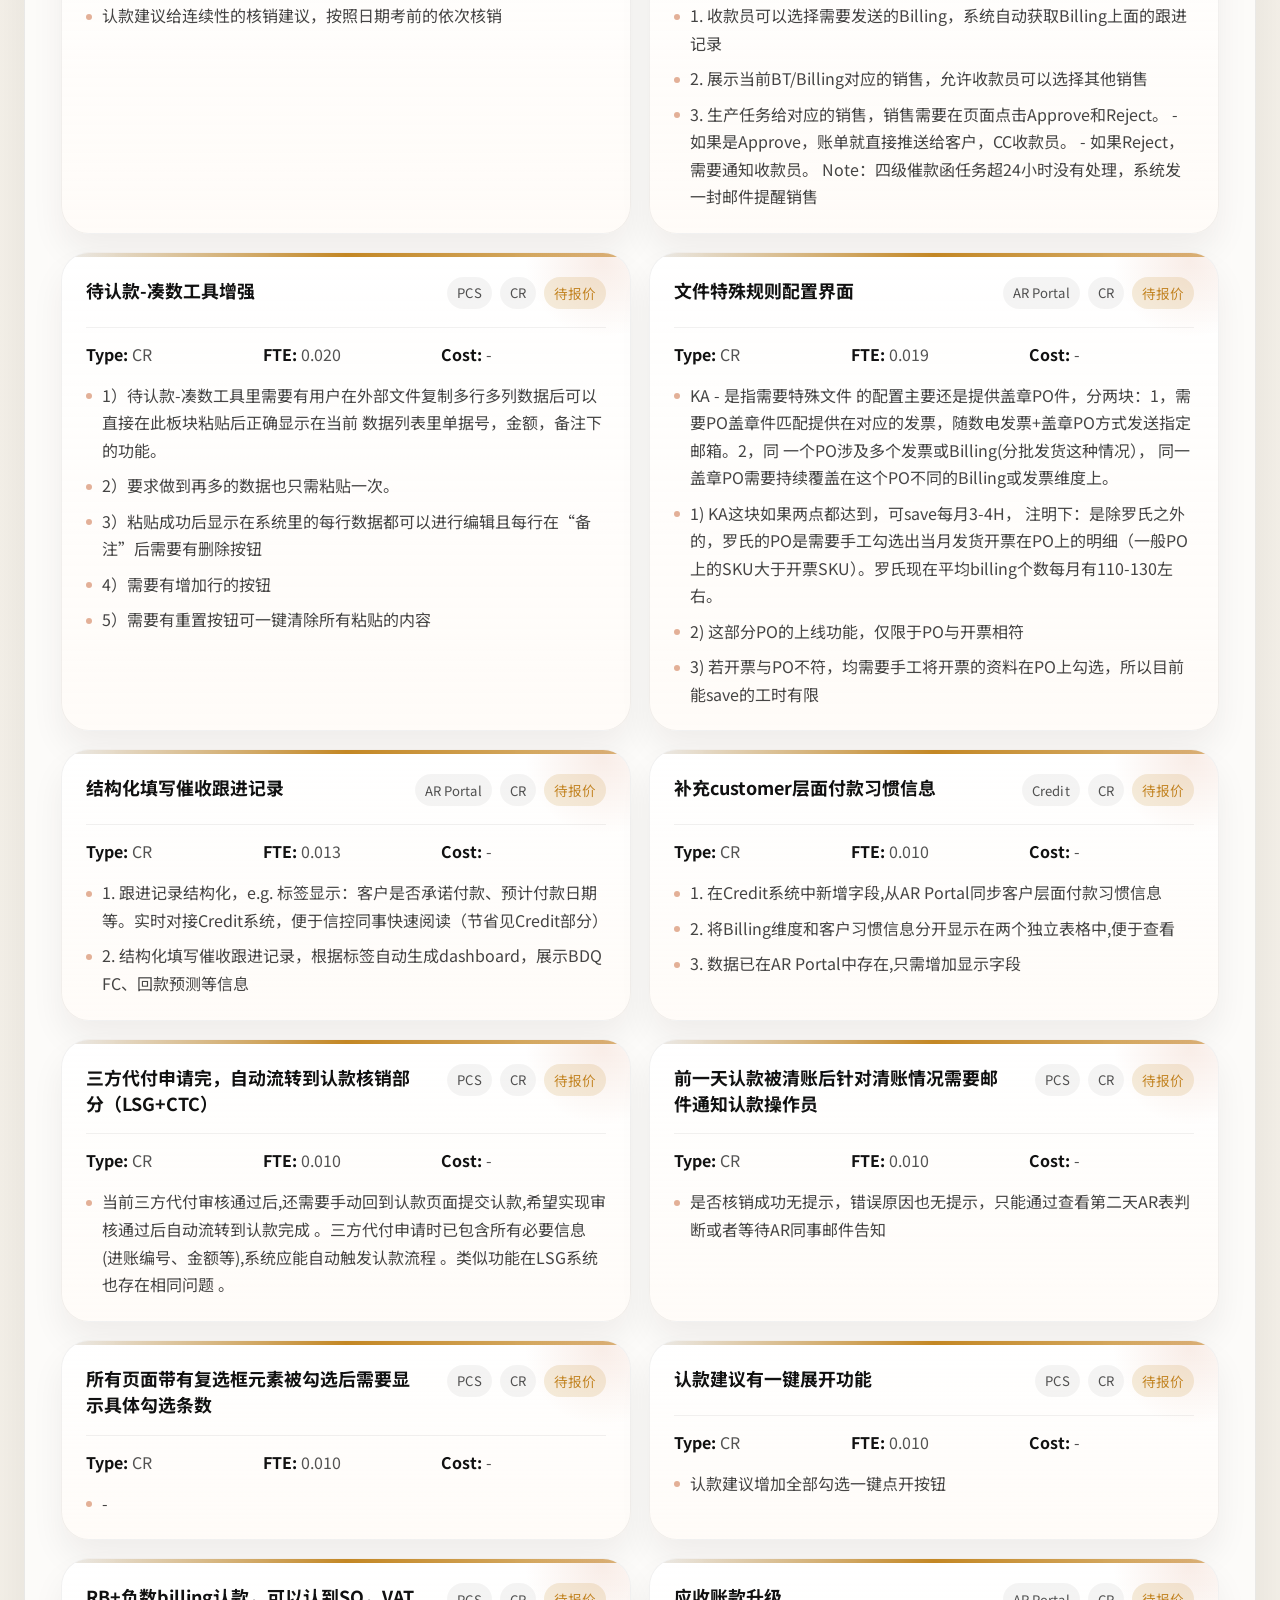
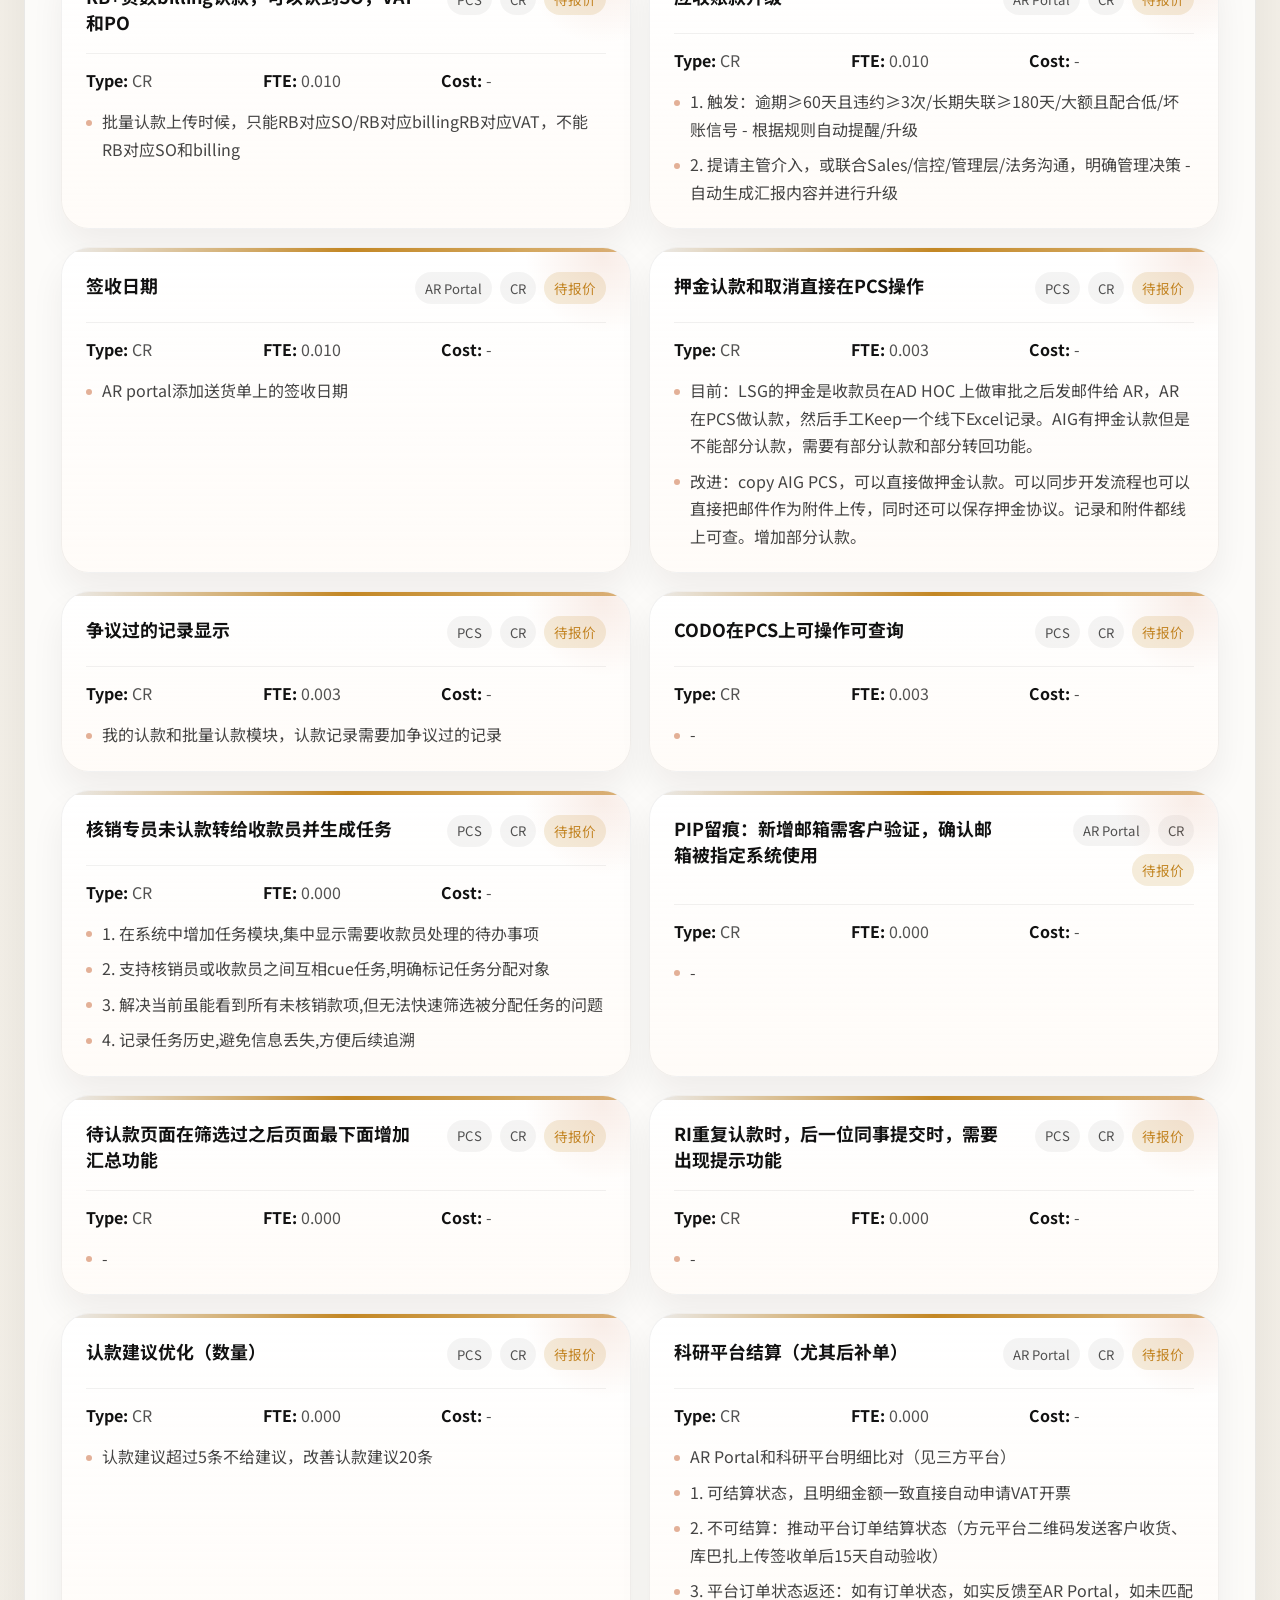
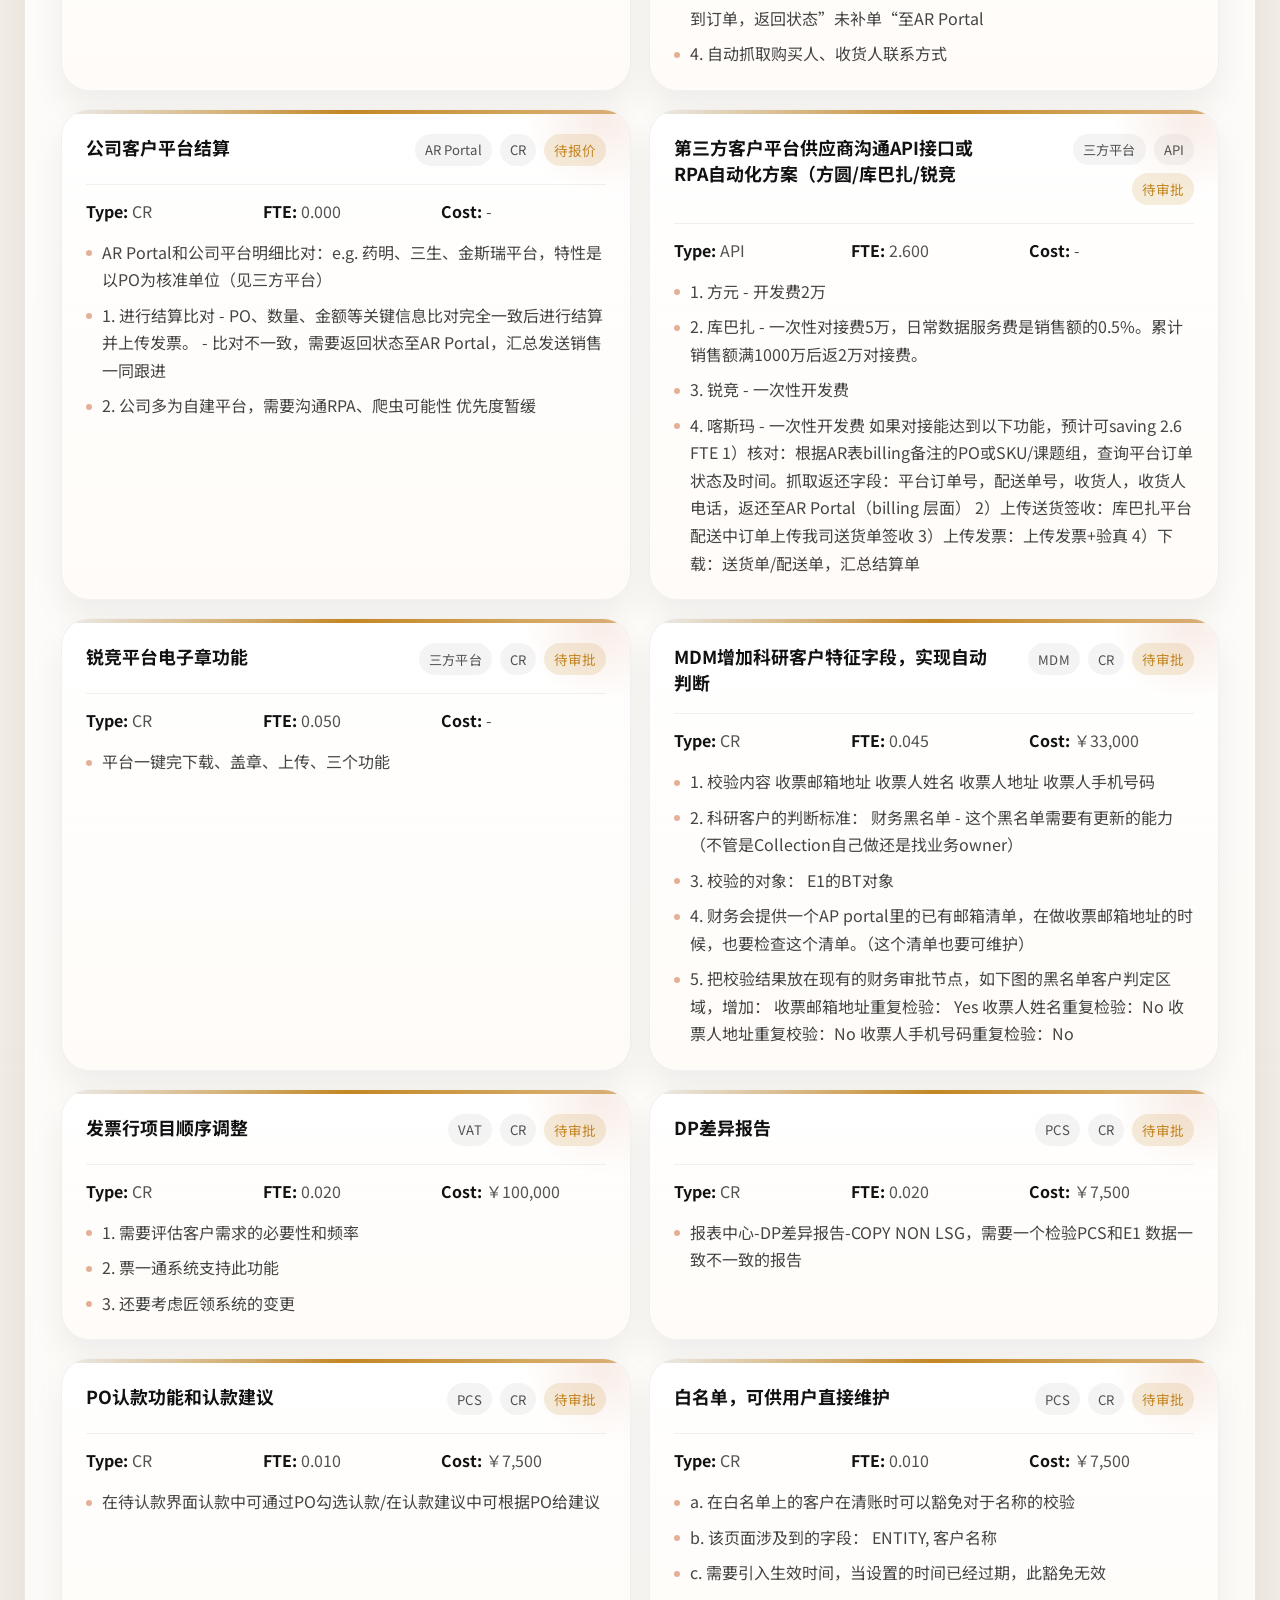
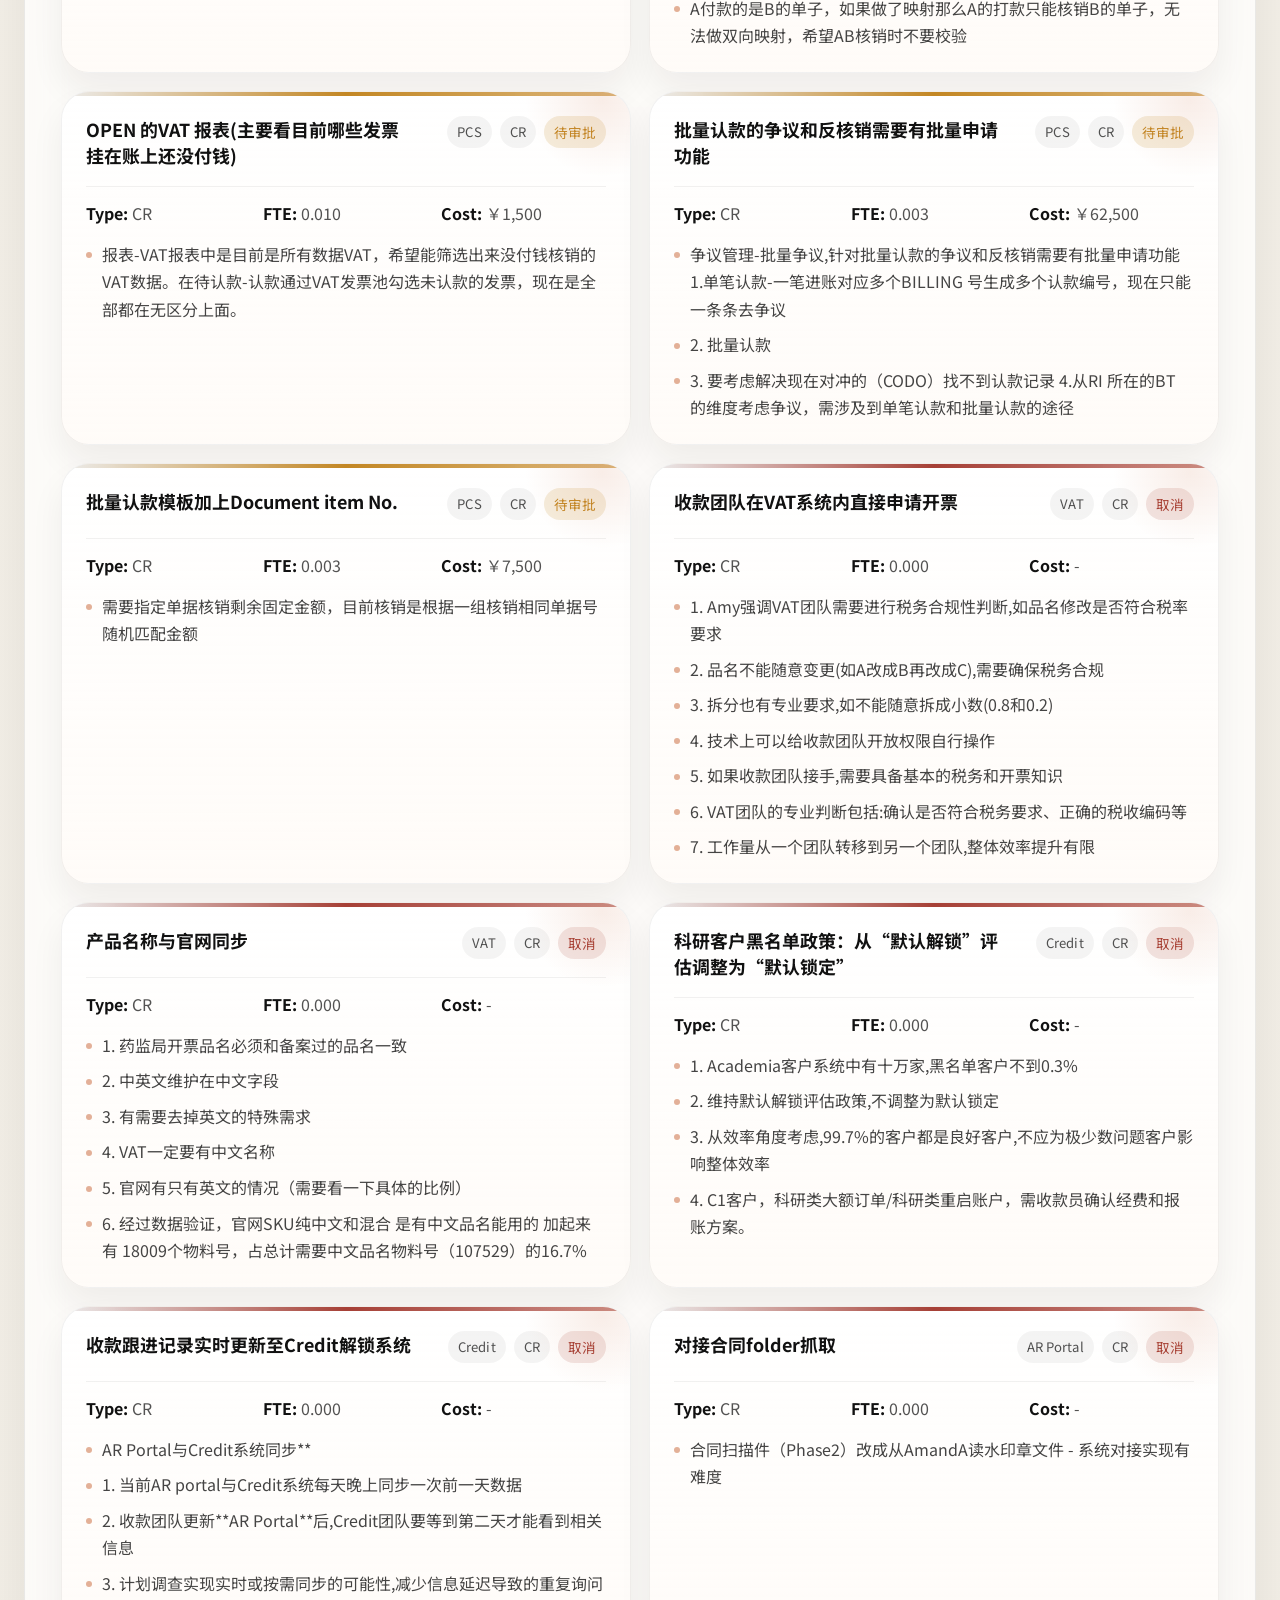
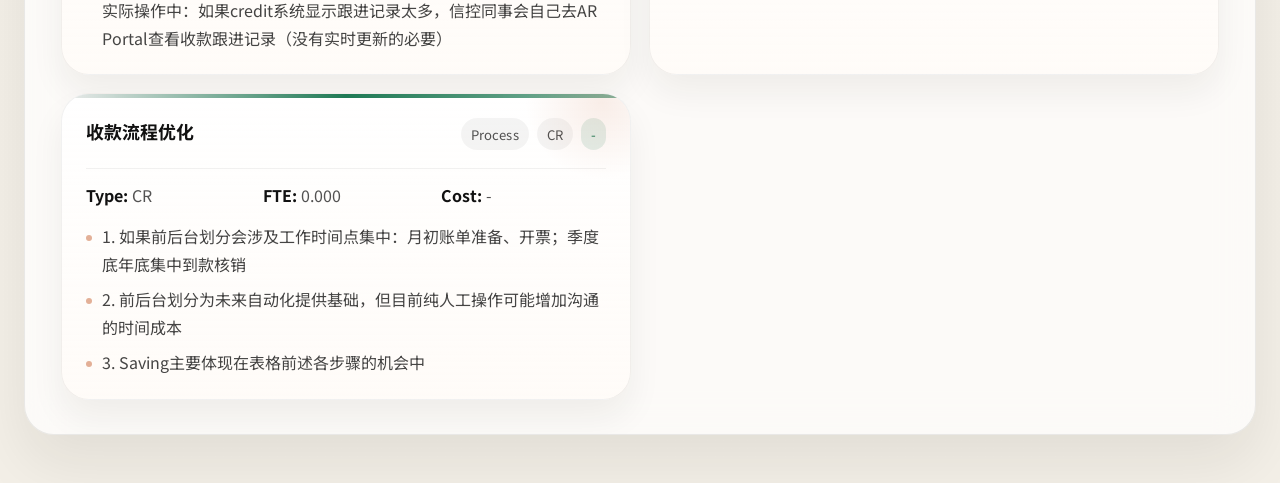
==== commit 0291a3c9: "Update investment return headline to $150K" ====
--- a/index.html
+++ b/index.html
@@ -31,7 +31,7 @@
           </article>
           <article class="executive-metric executive-metric-green">
             <span class="executive-label"><span class="mini-icon mini-icon-roi"></span>Investment & Return</span>
-            <strong>$250K / 0.8 - 2.6 yrs</strong>
+            <strong>$150K / 0.8 - 2.6 yrs</strong>
             <p>AI & Automation investment: $150K <br />ROI range: 0.8 to 2.6 years</p>
           </article>
           <article class="executive-metric executive-metric-teal">
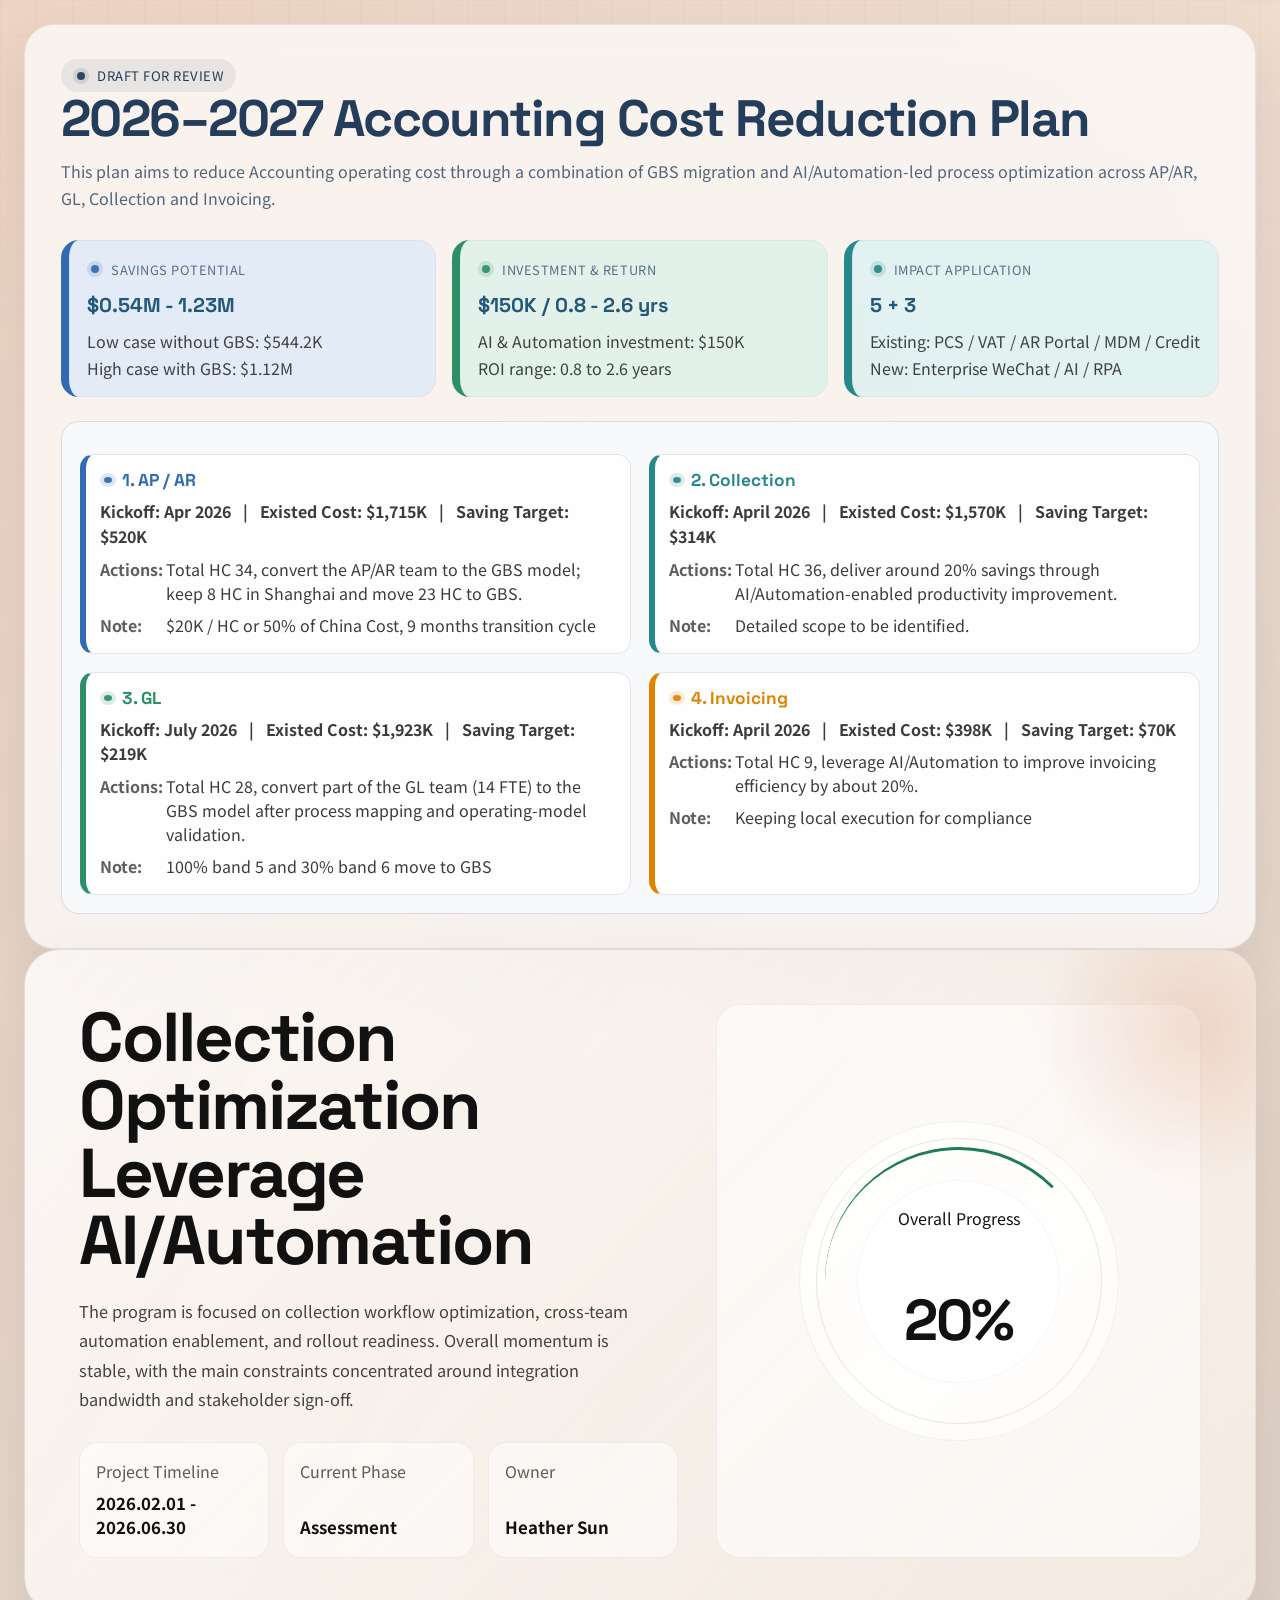
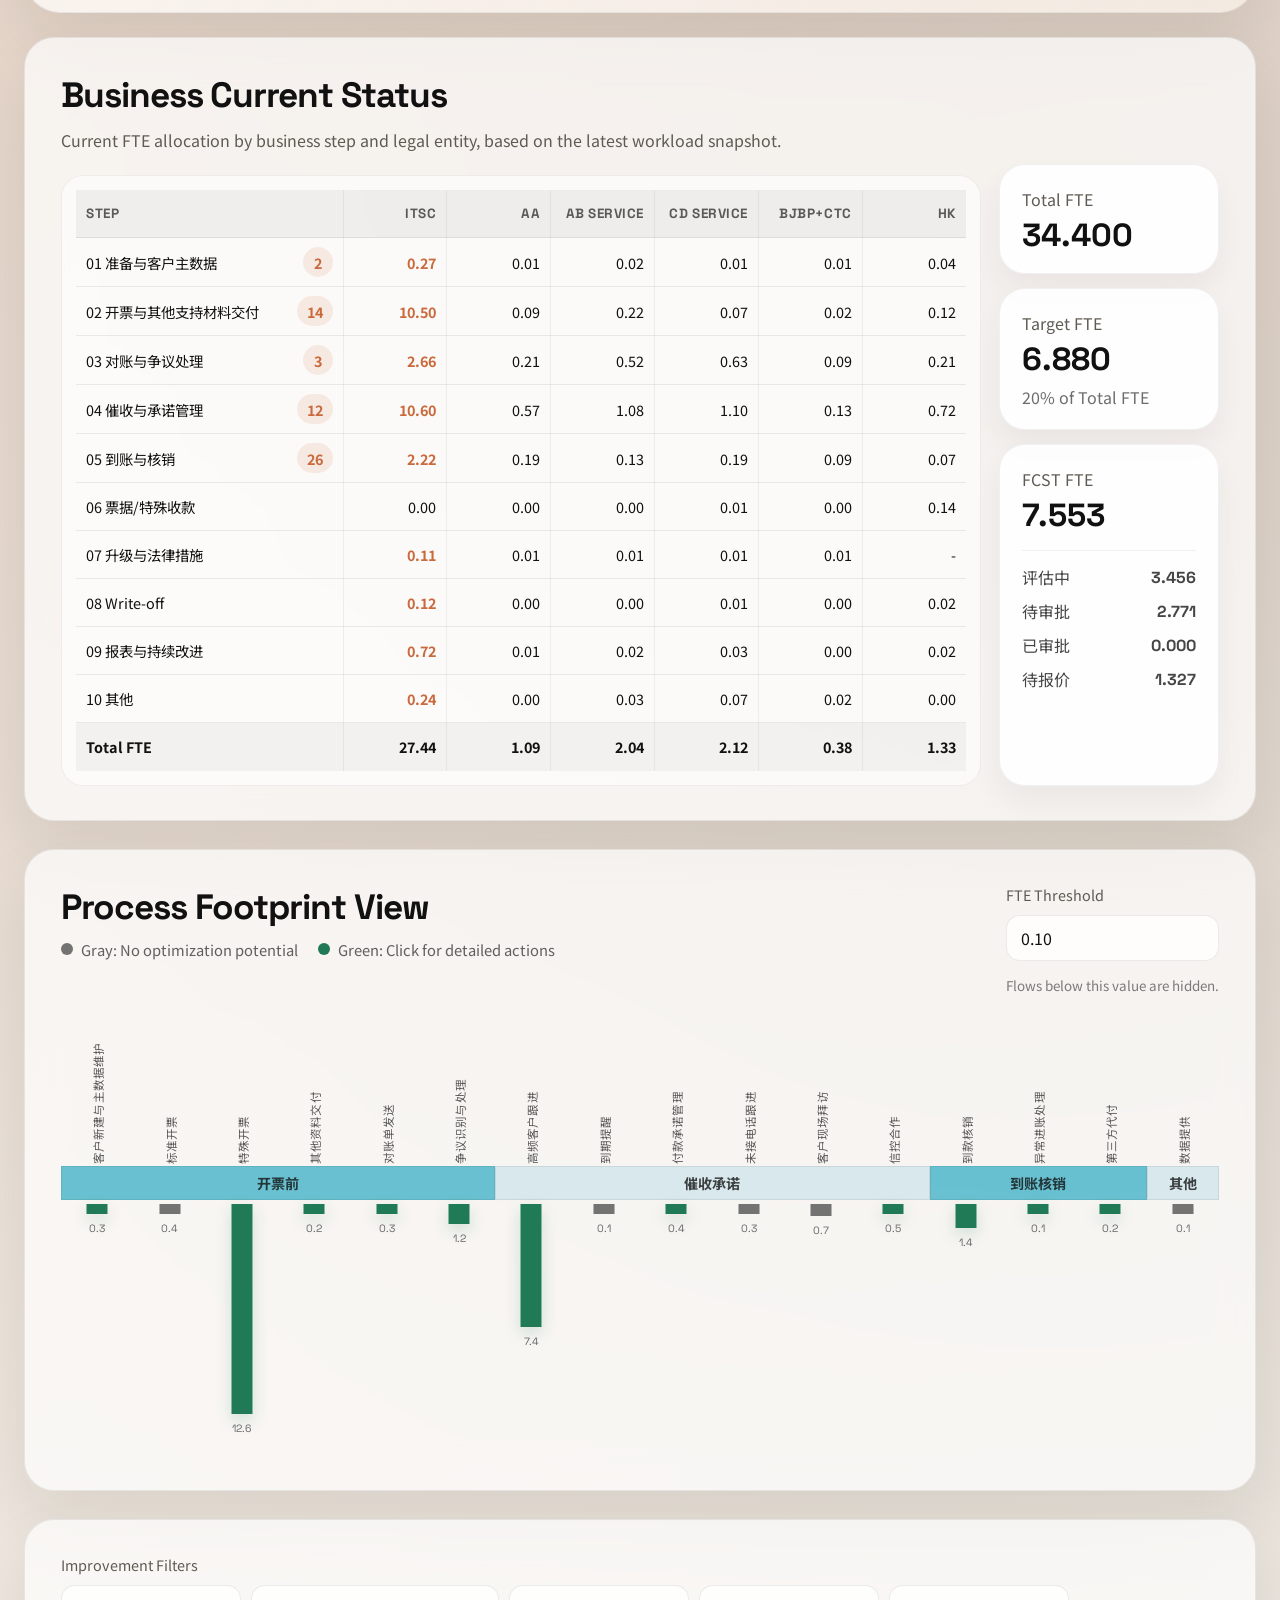
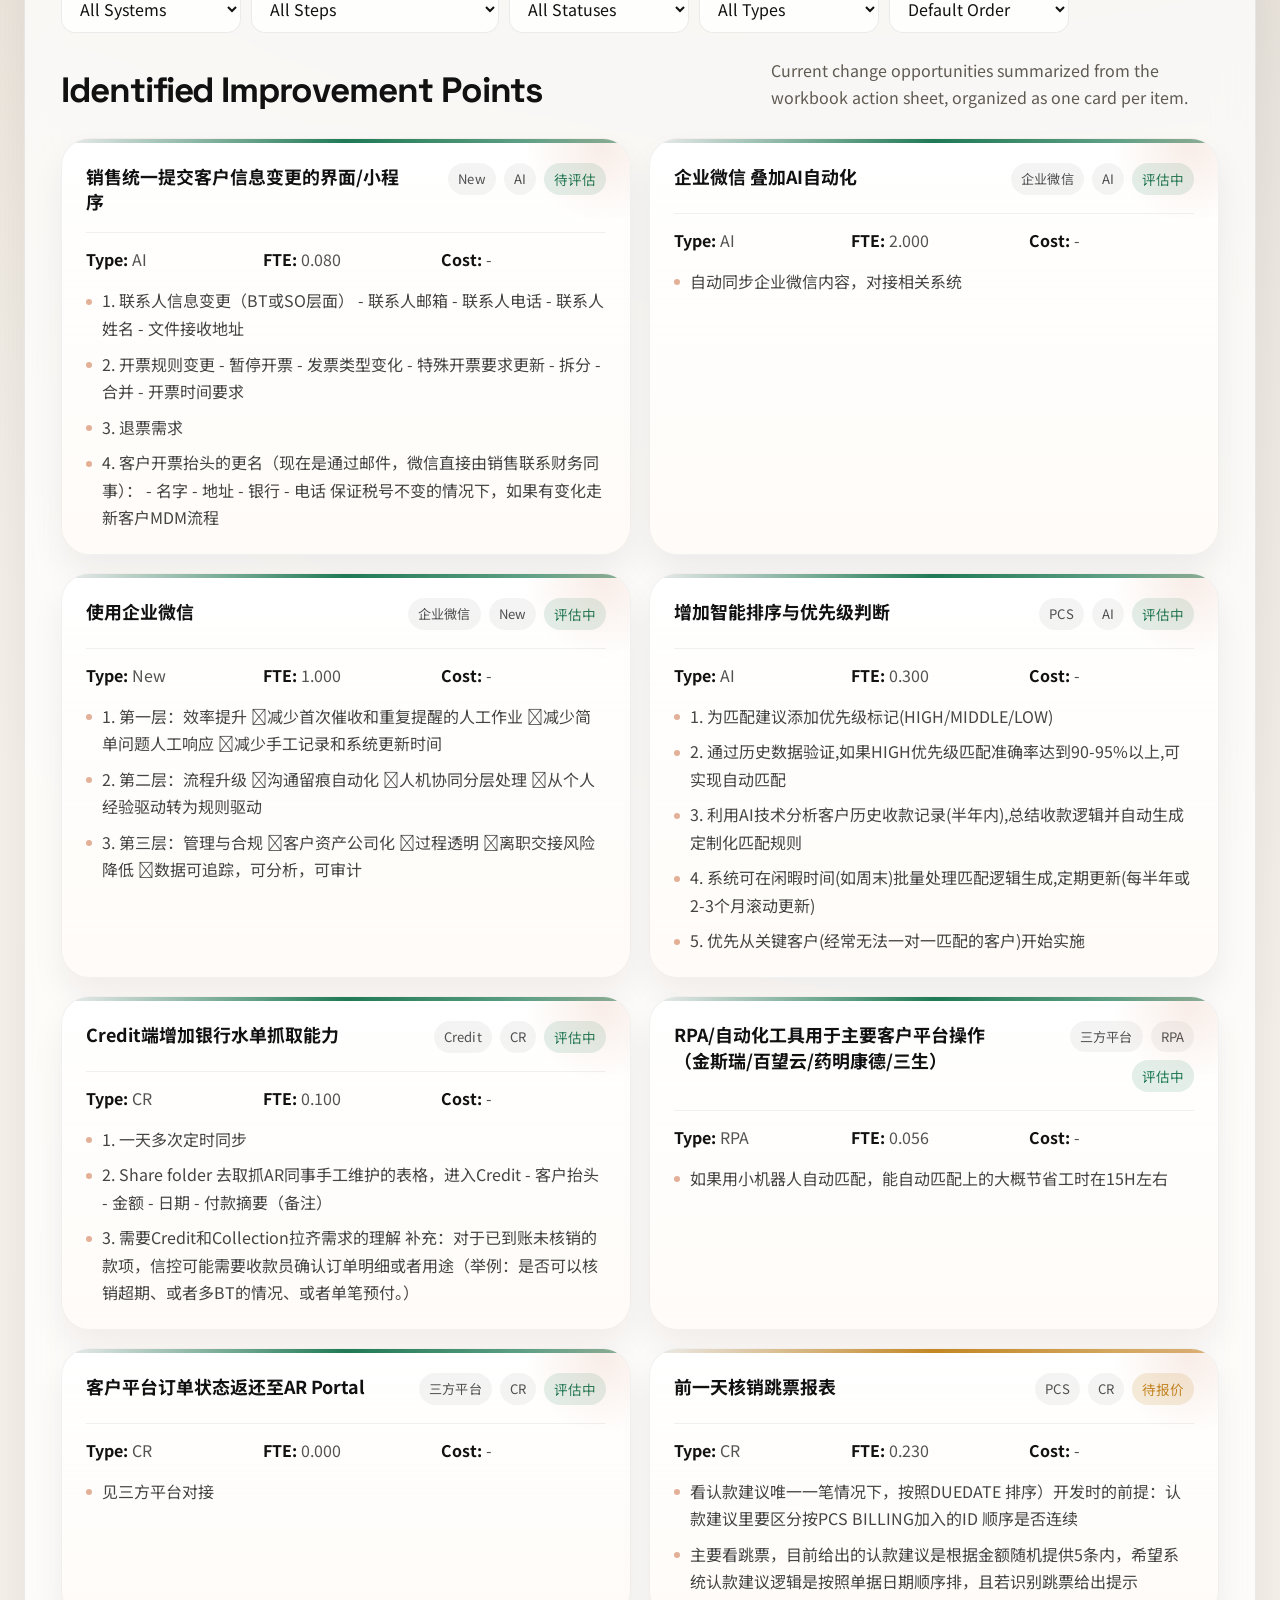
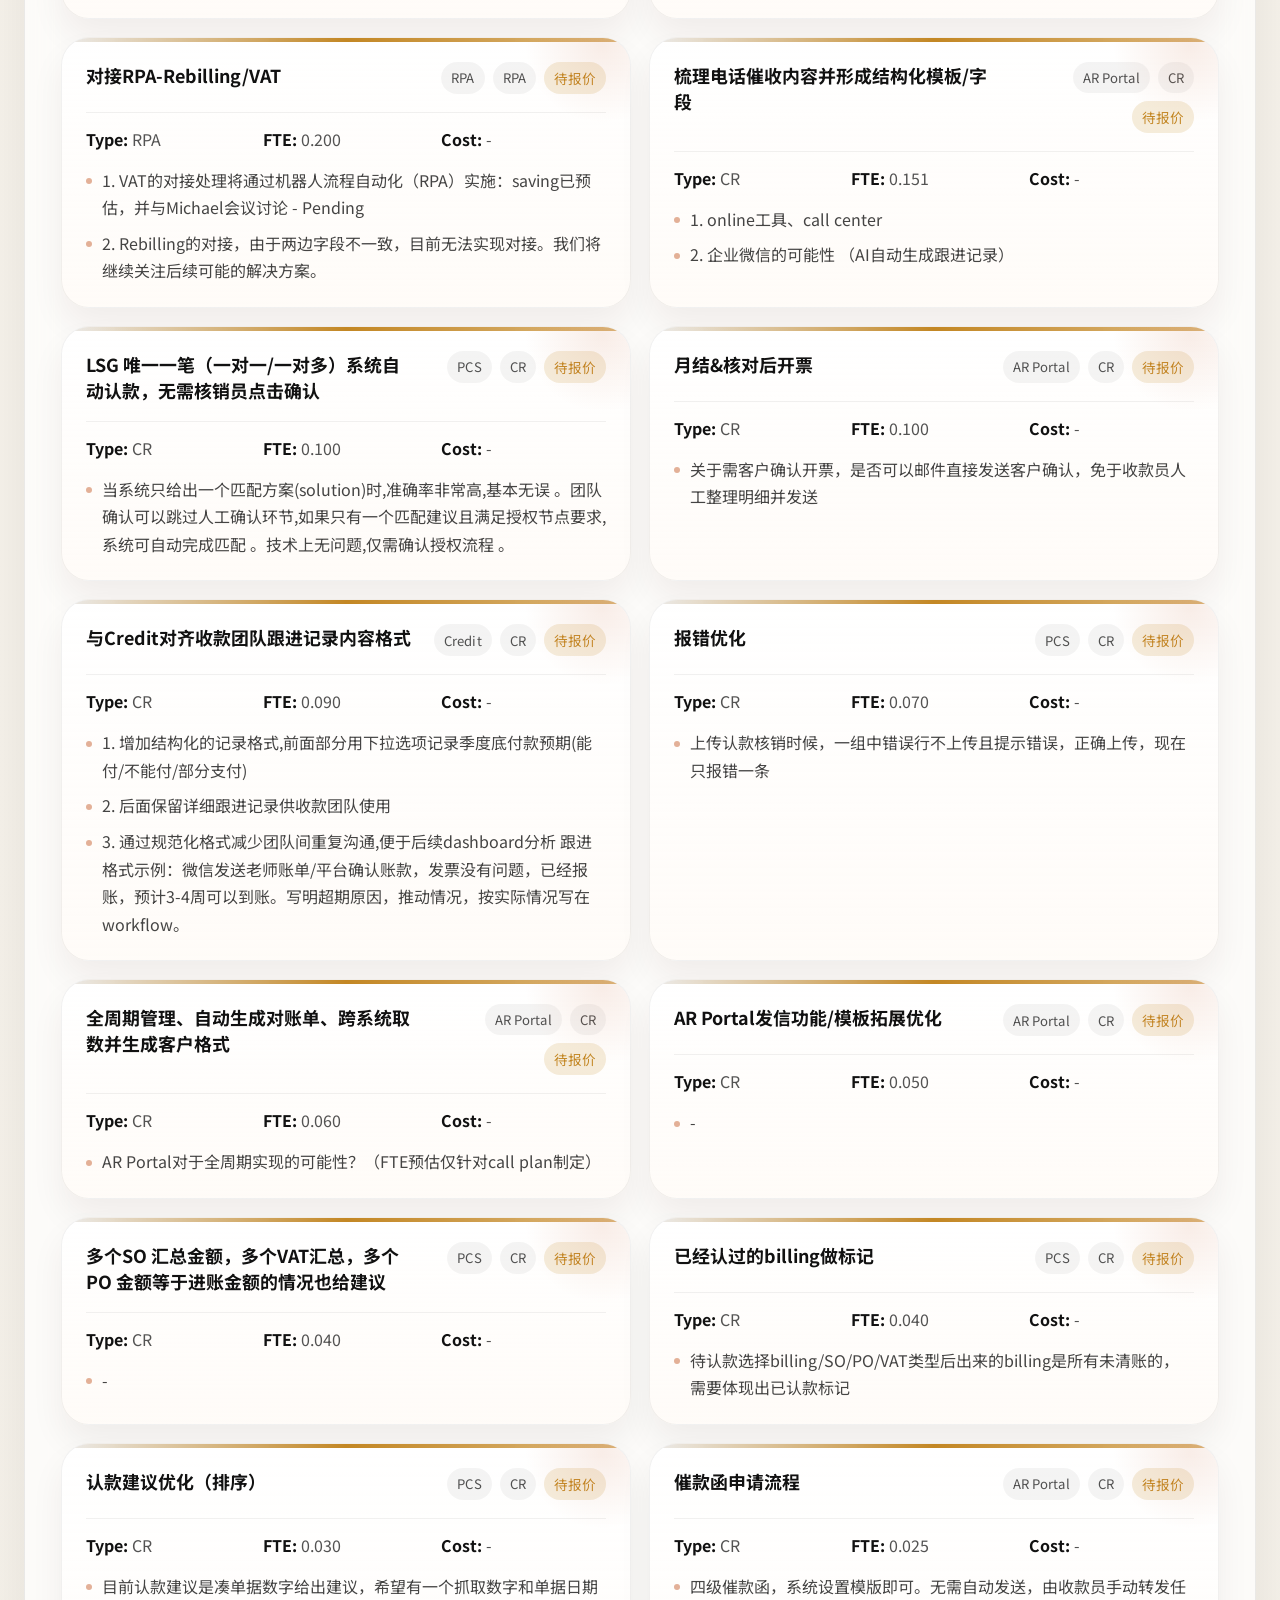
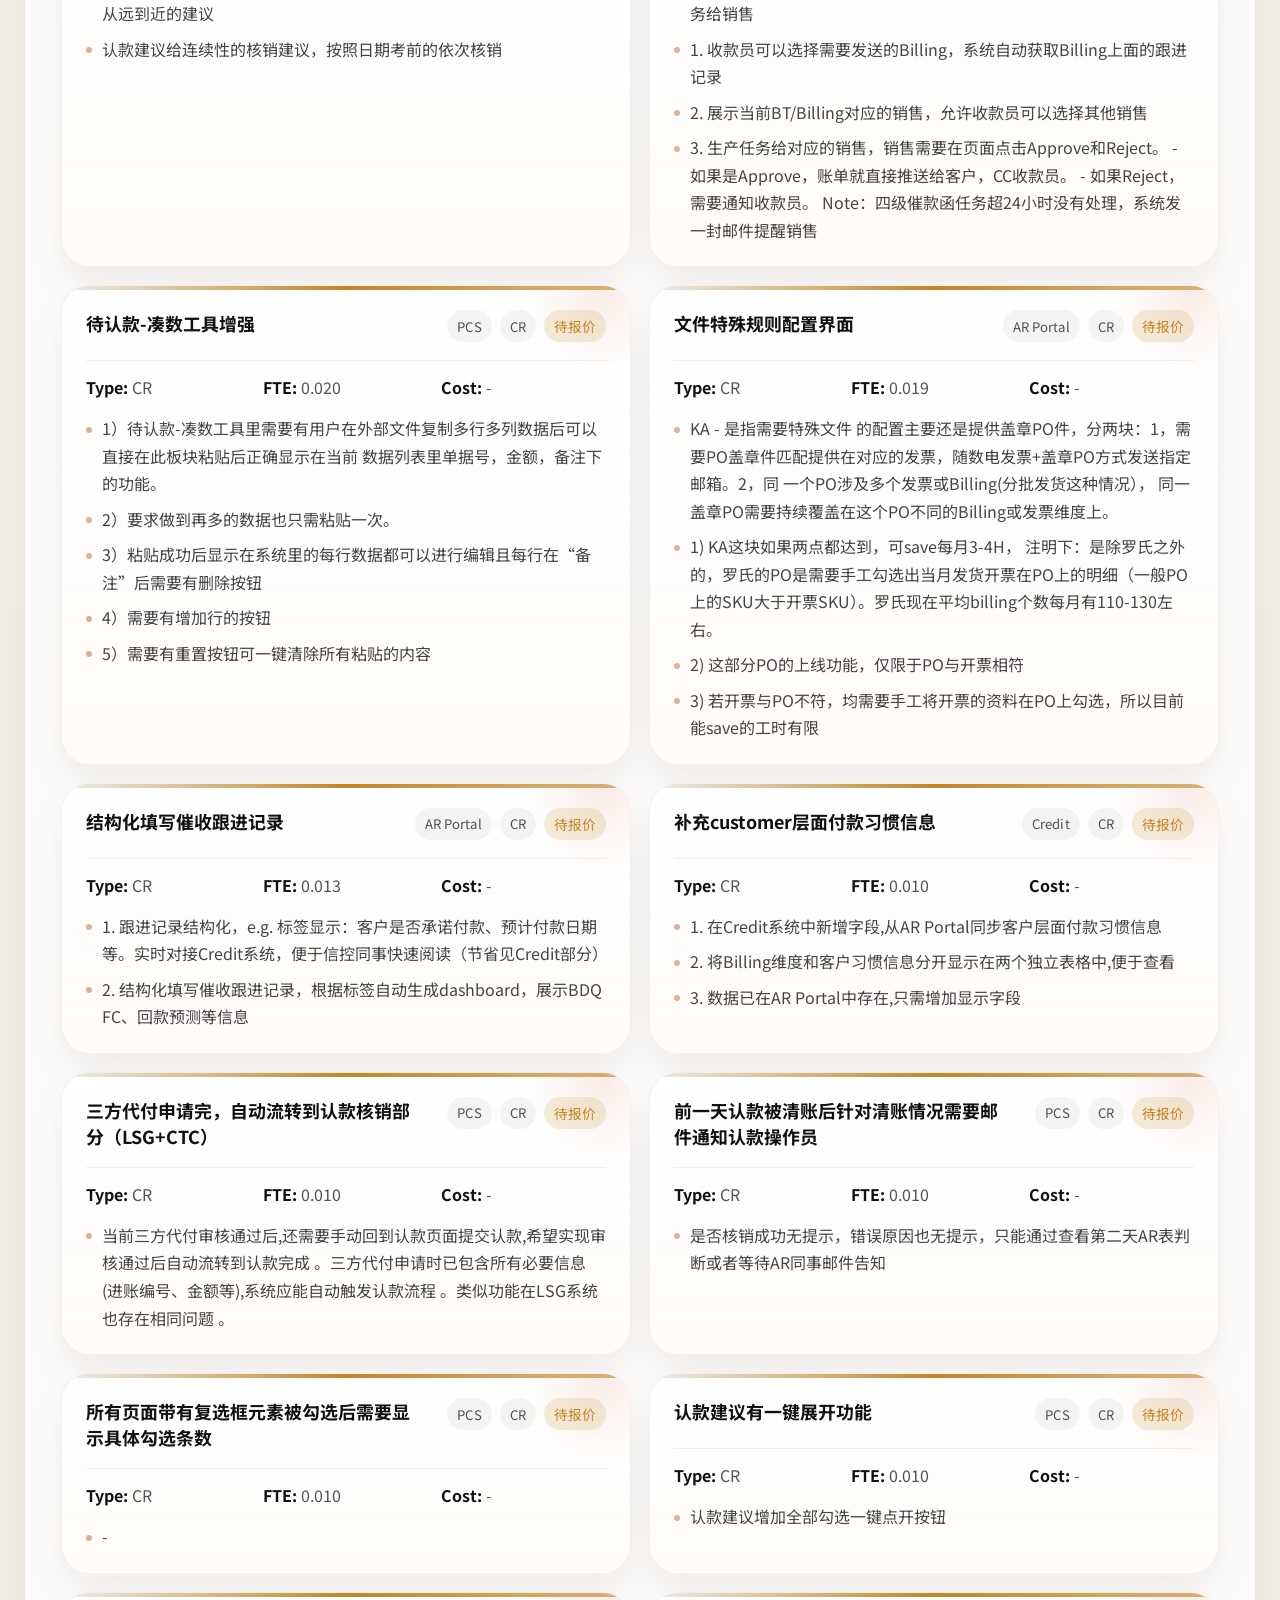
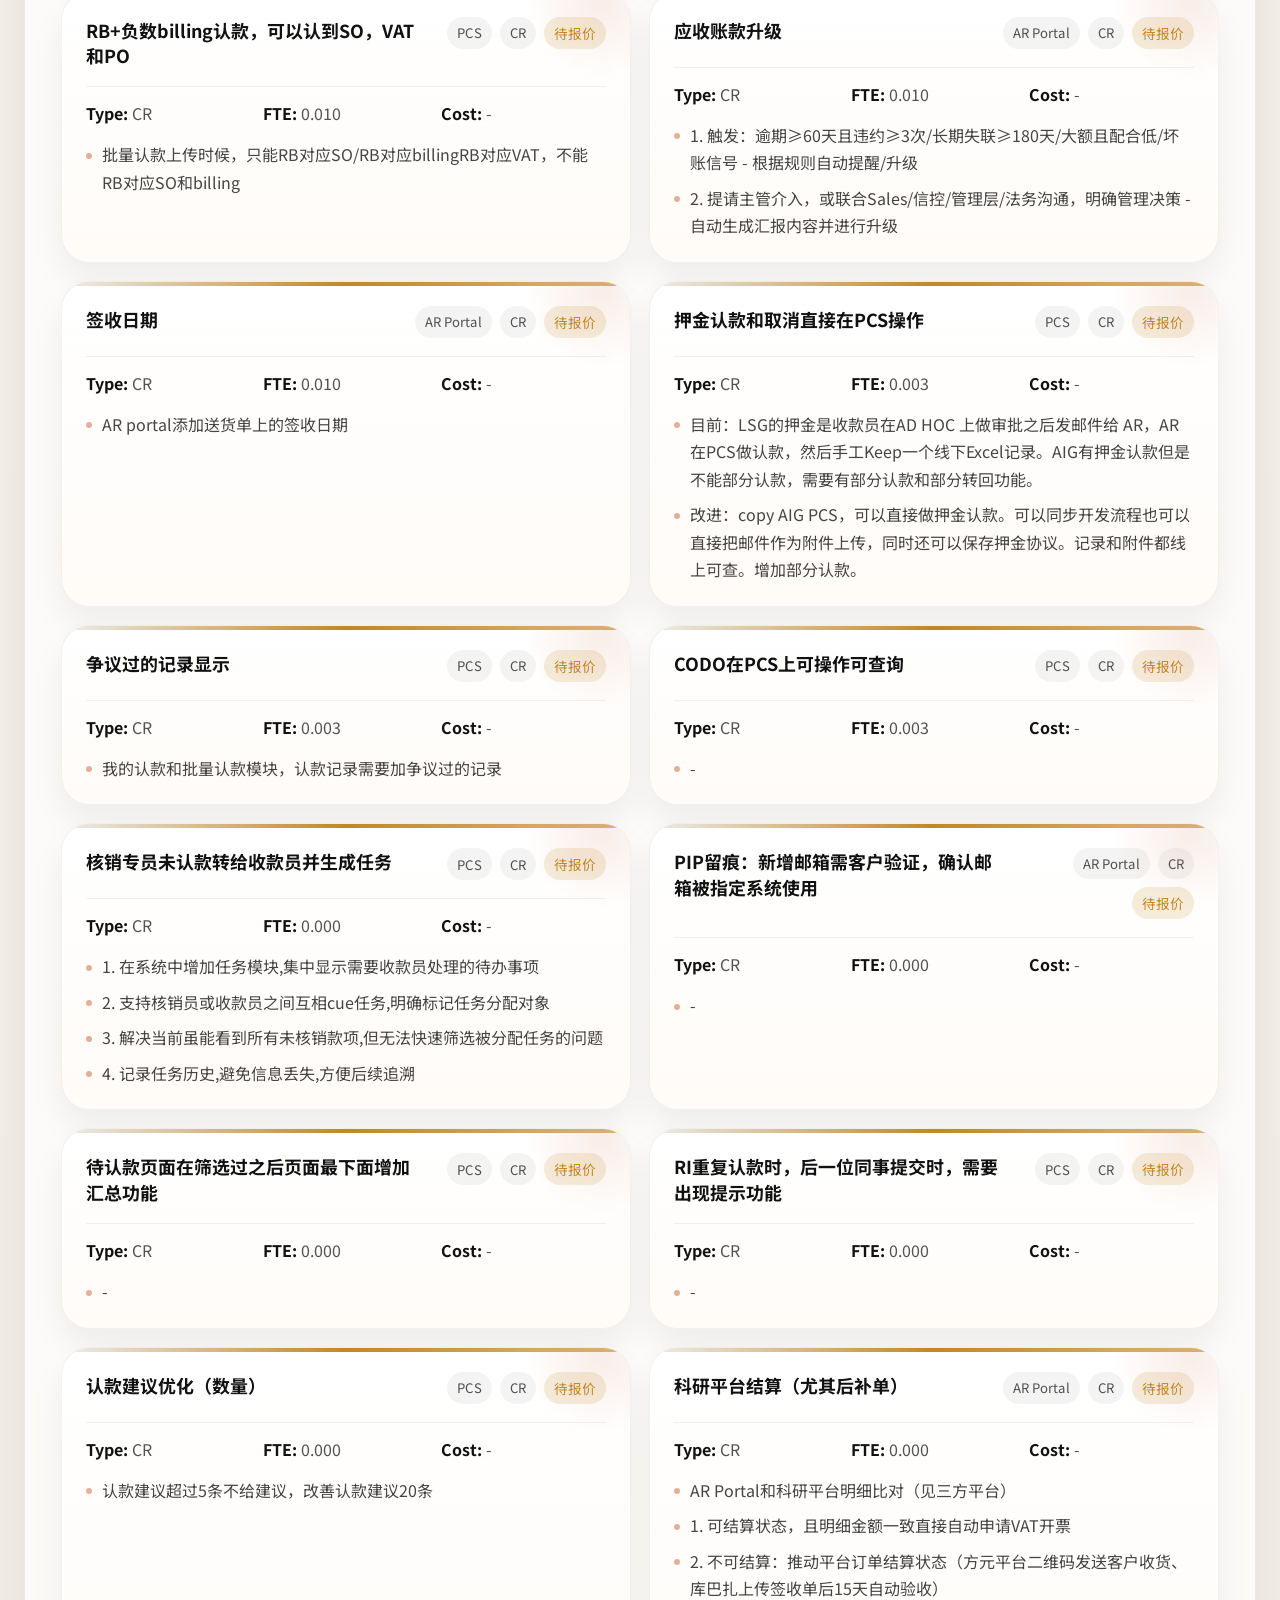
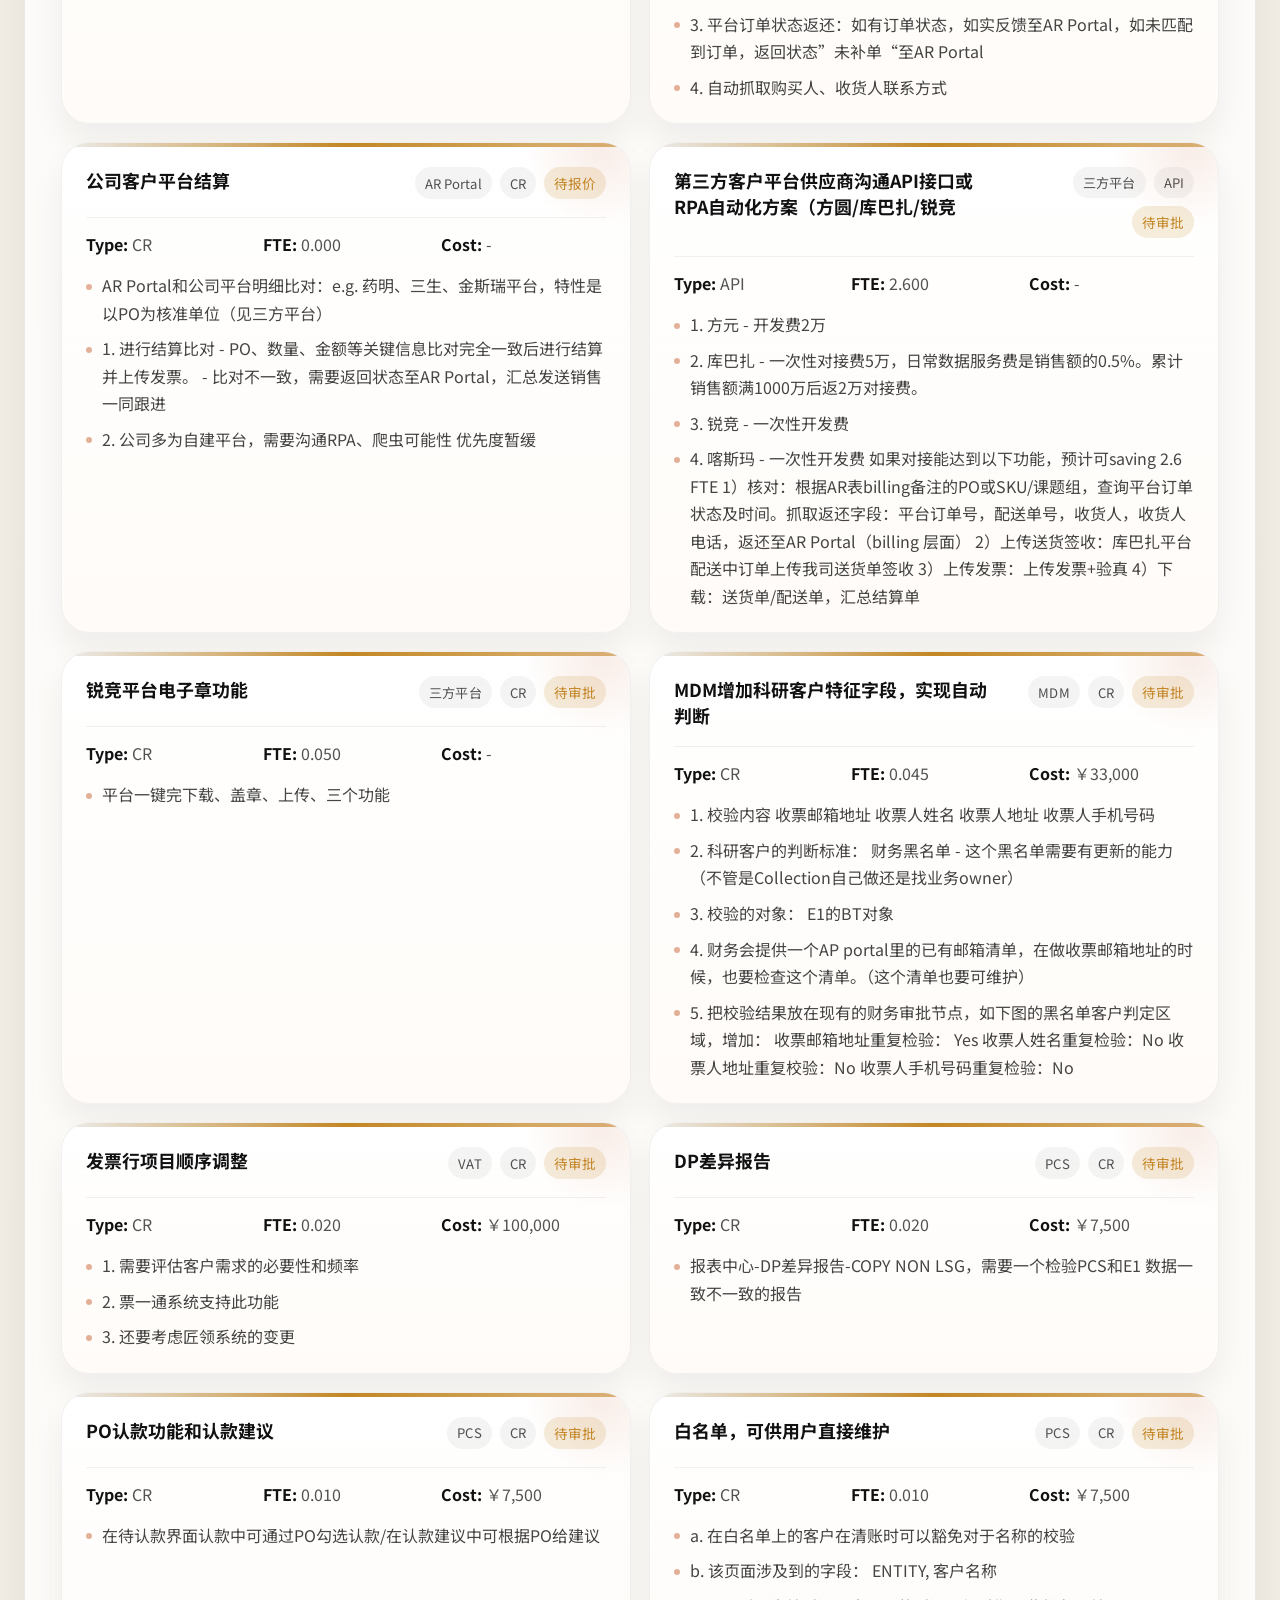
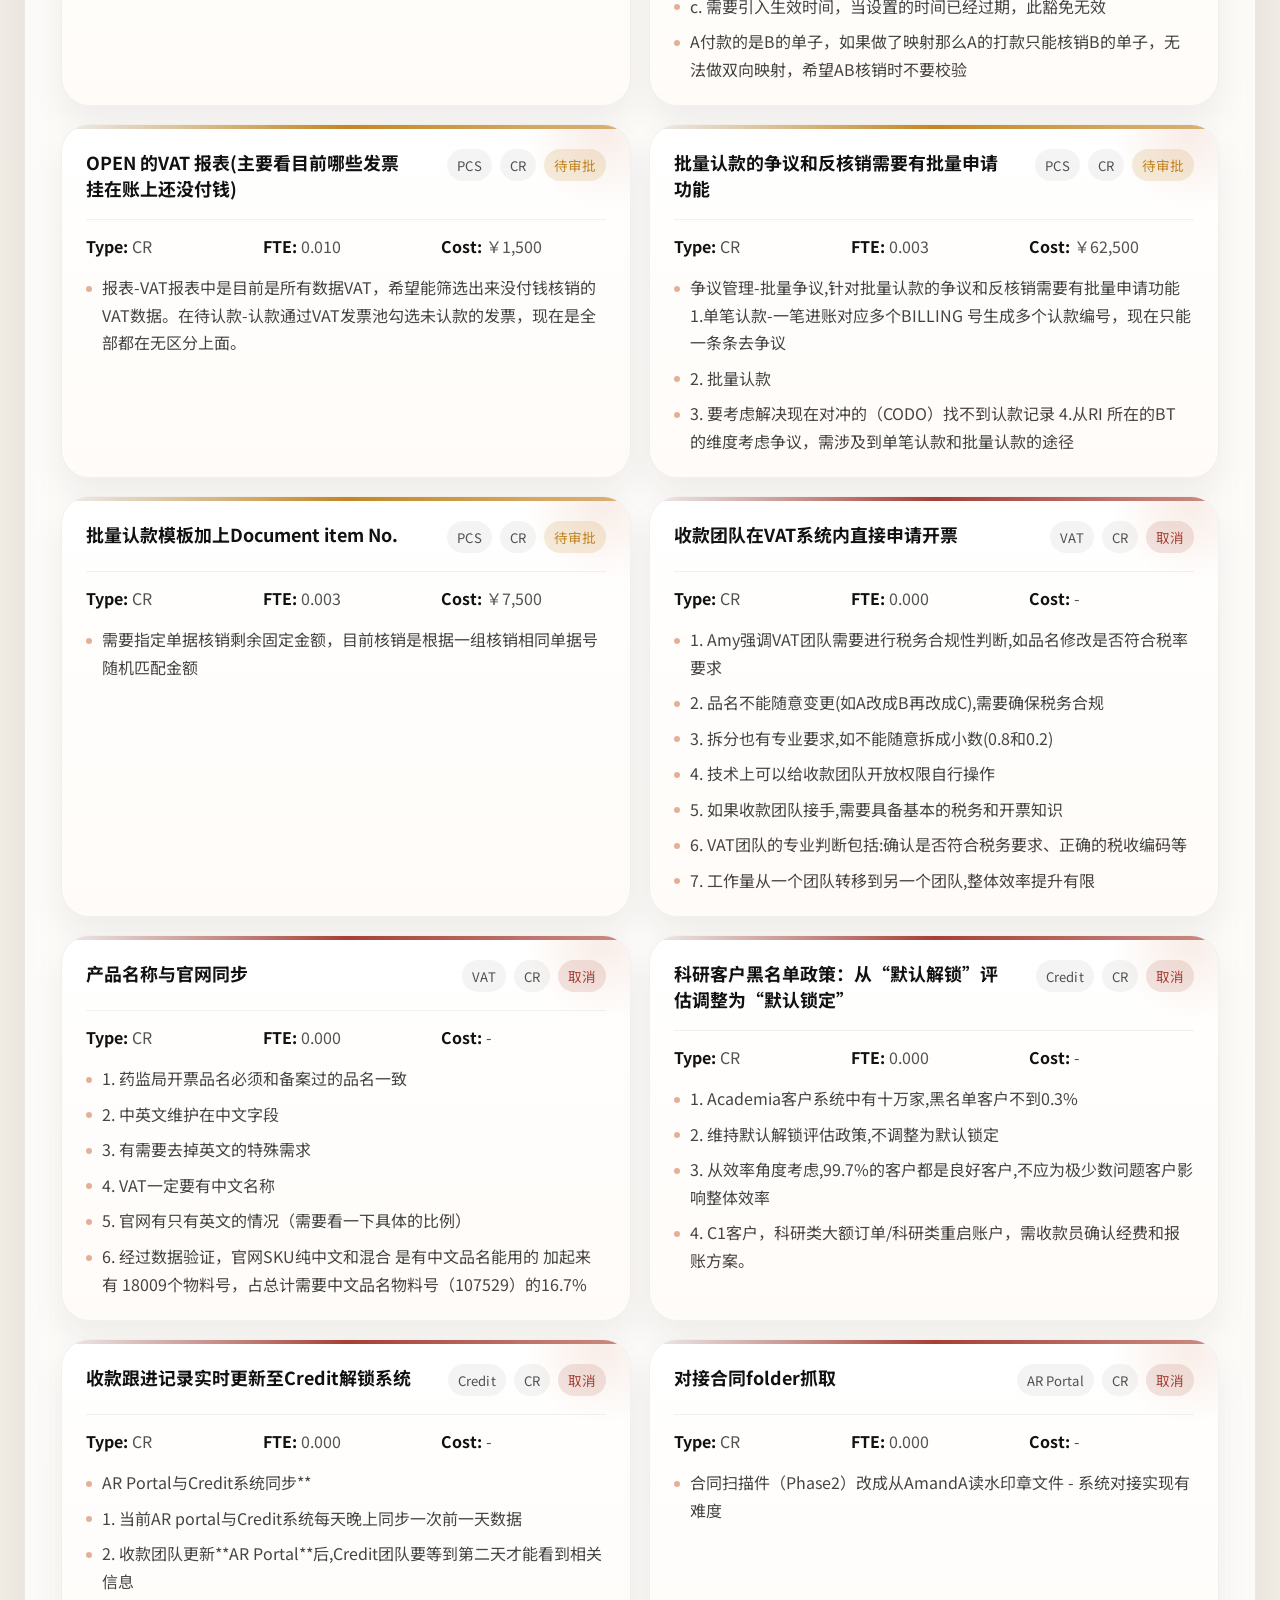
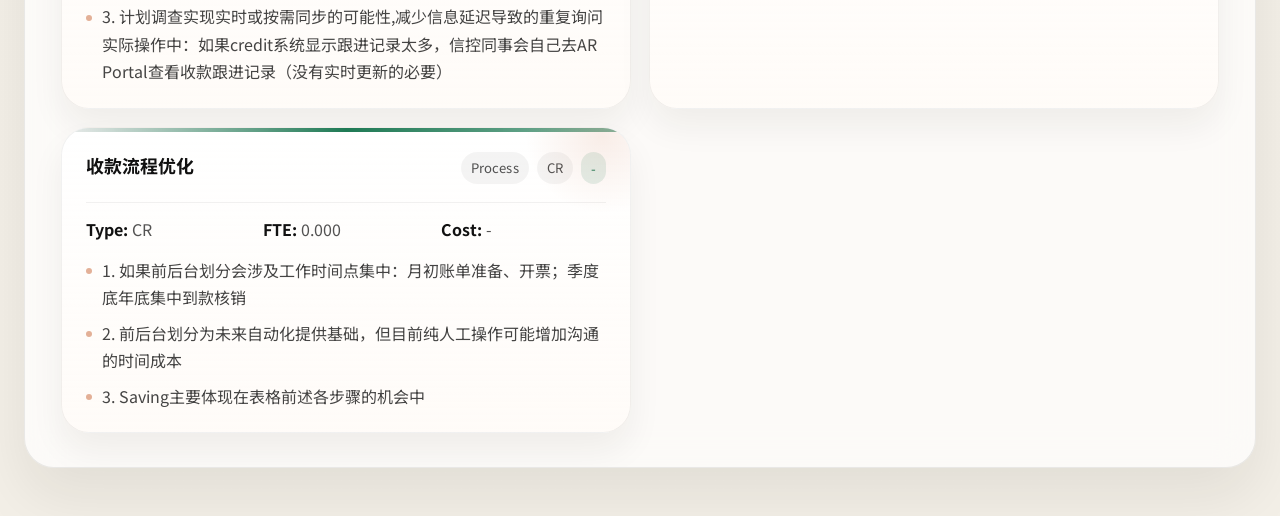
==== commit e90f765a: "Refactor action sorting and add threshold help text" ====
--- a/index.html
+++ b/index.html
@@ -200,6 +200,7 @@
               <div class="toolbar-group">
                 <span class="toolbar-label">FTE Threshold</span>
                 <input id="process-threshold-input" class="toolbar-select" type="text" inputmode="decimal" value="0.10" />
+                <span class="toolbar-note">Flows below this value are hidden.</span>
               </div>
             </div>
           </div>
--- a/styles.css
+++ b/styles.css
@@ -747,6 +747,14 @@
   margin-bottom: 0;
 }
 
+.toolbar-note {
+  display: block;
+  margin-top: 6px;
+  color: rgba(47, 47, 47, 0.62);
+  font-size: 0.84rem;
+  line-height: 1.3;
+}
+
 .process-map-shell {
   overflow: hidden;
   padding-bottom: 0;
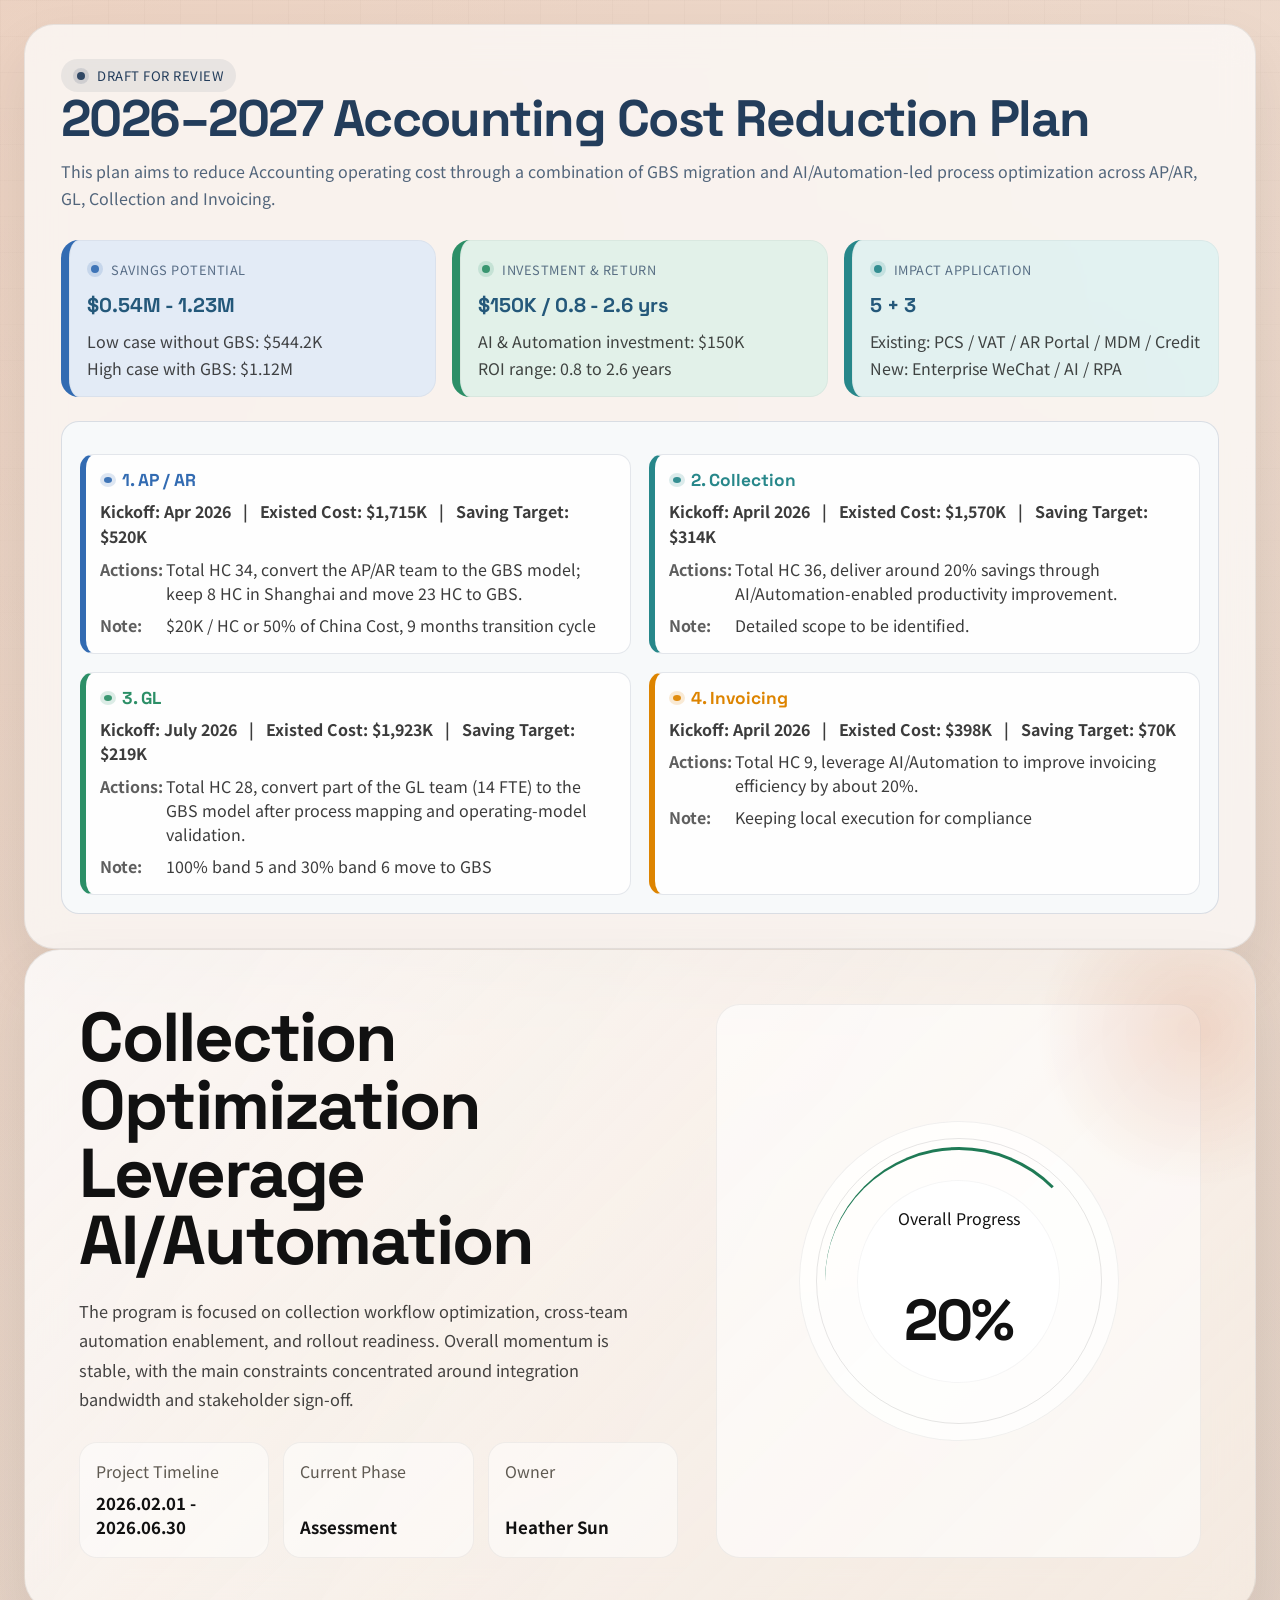
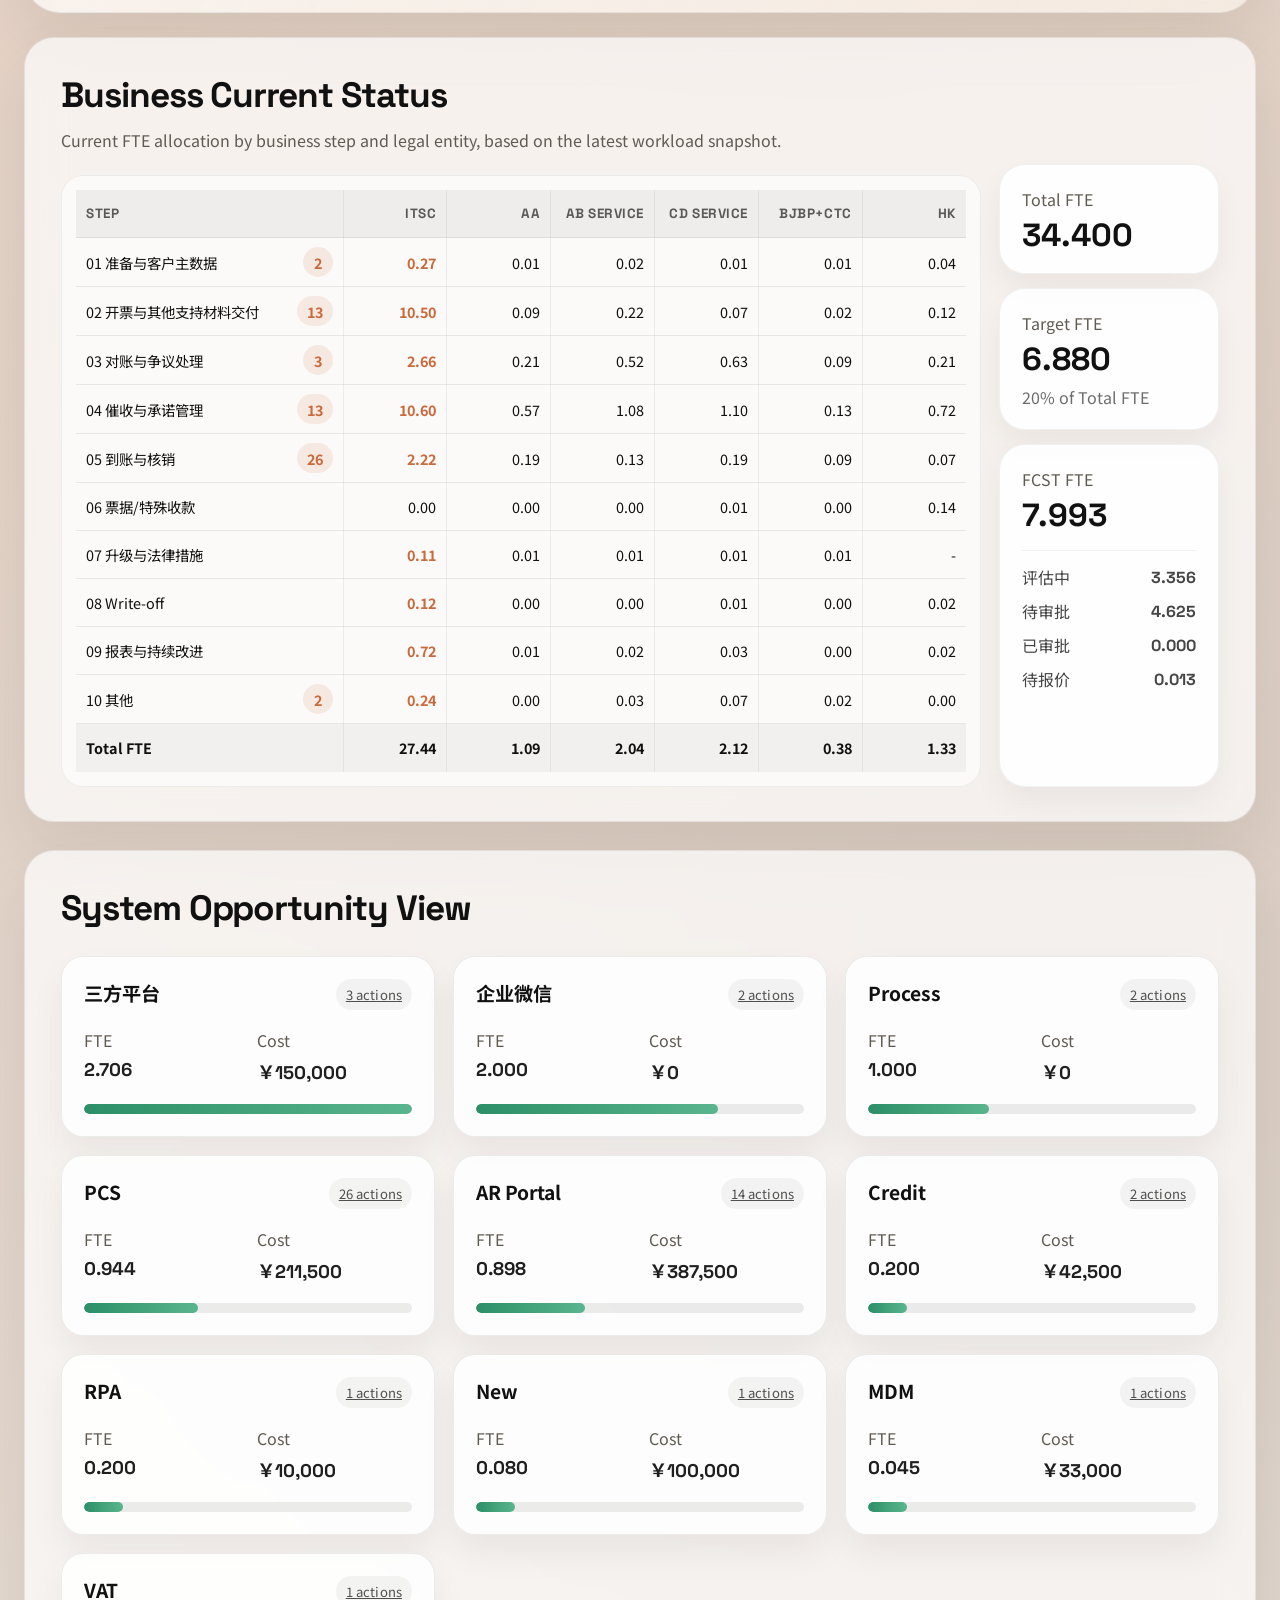
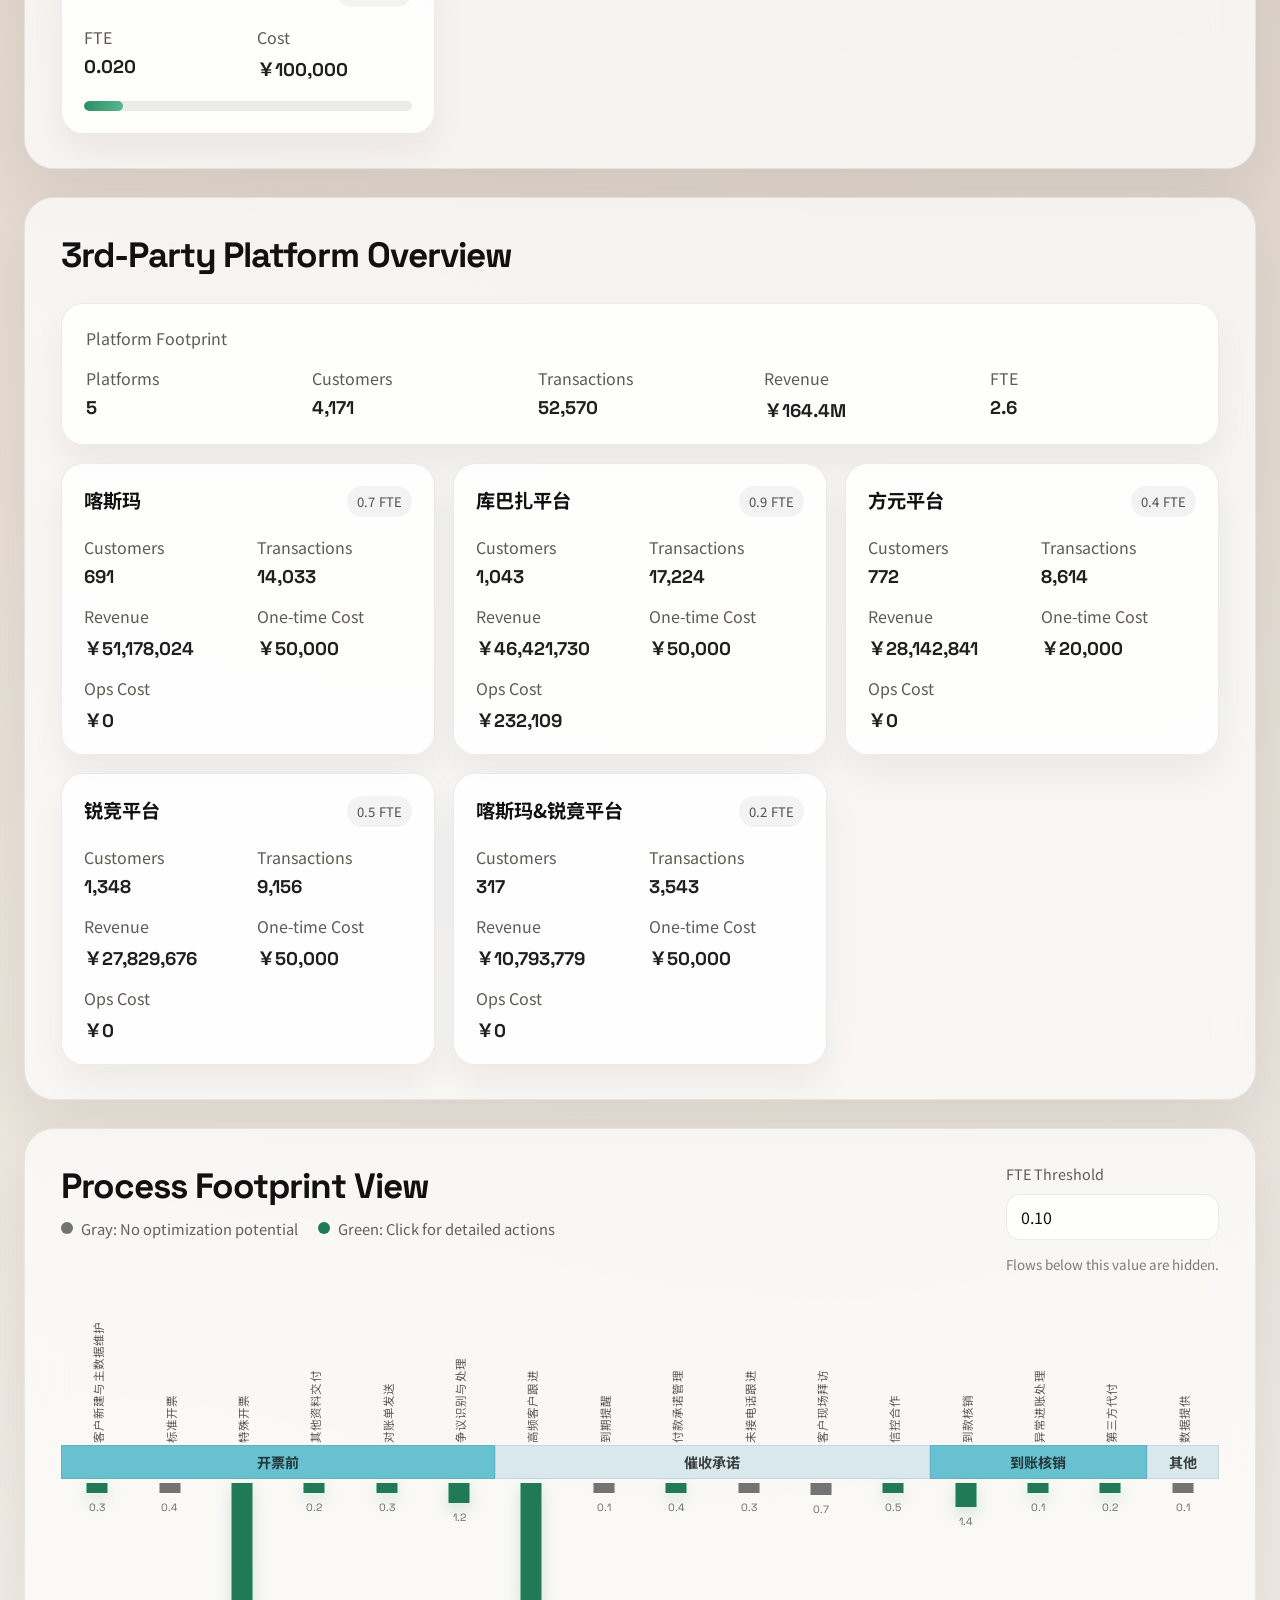
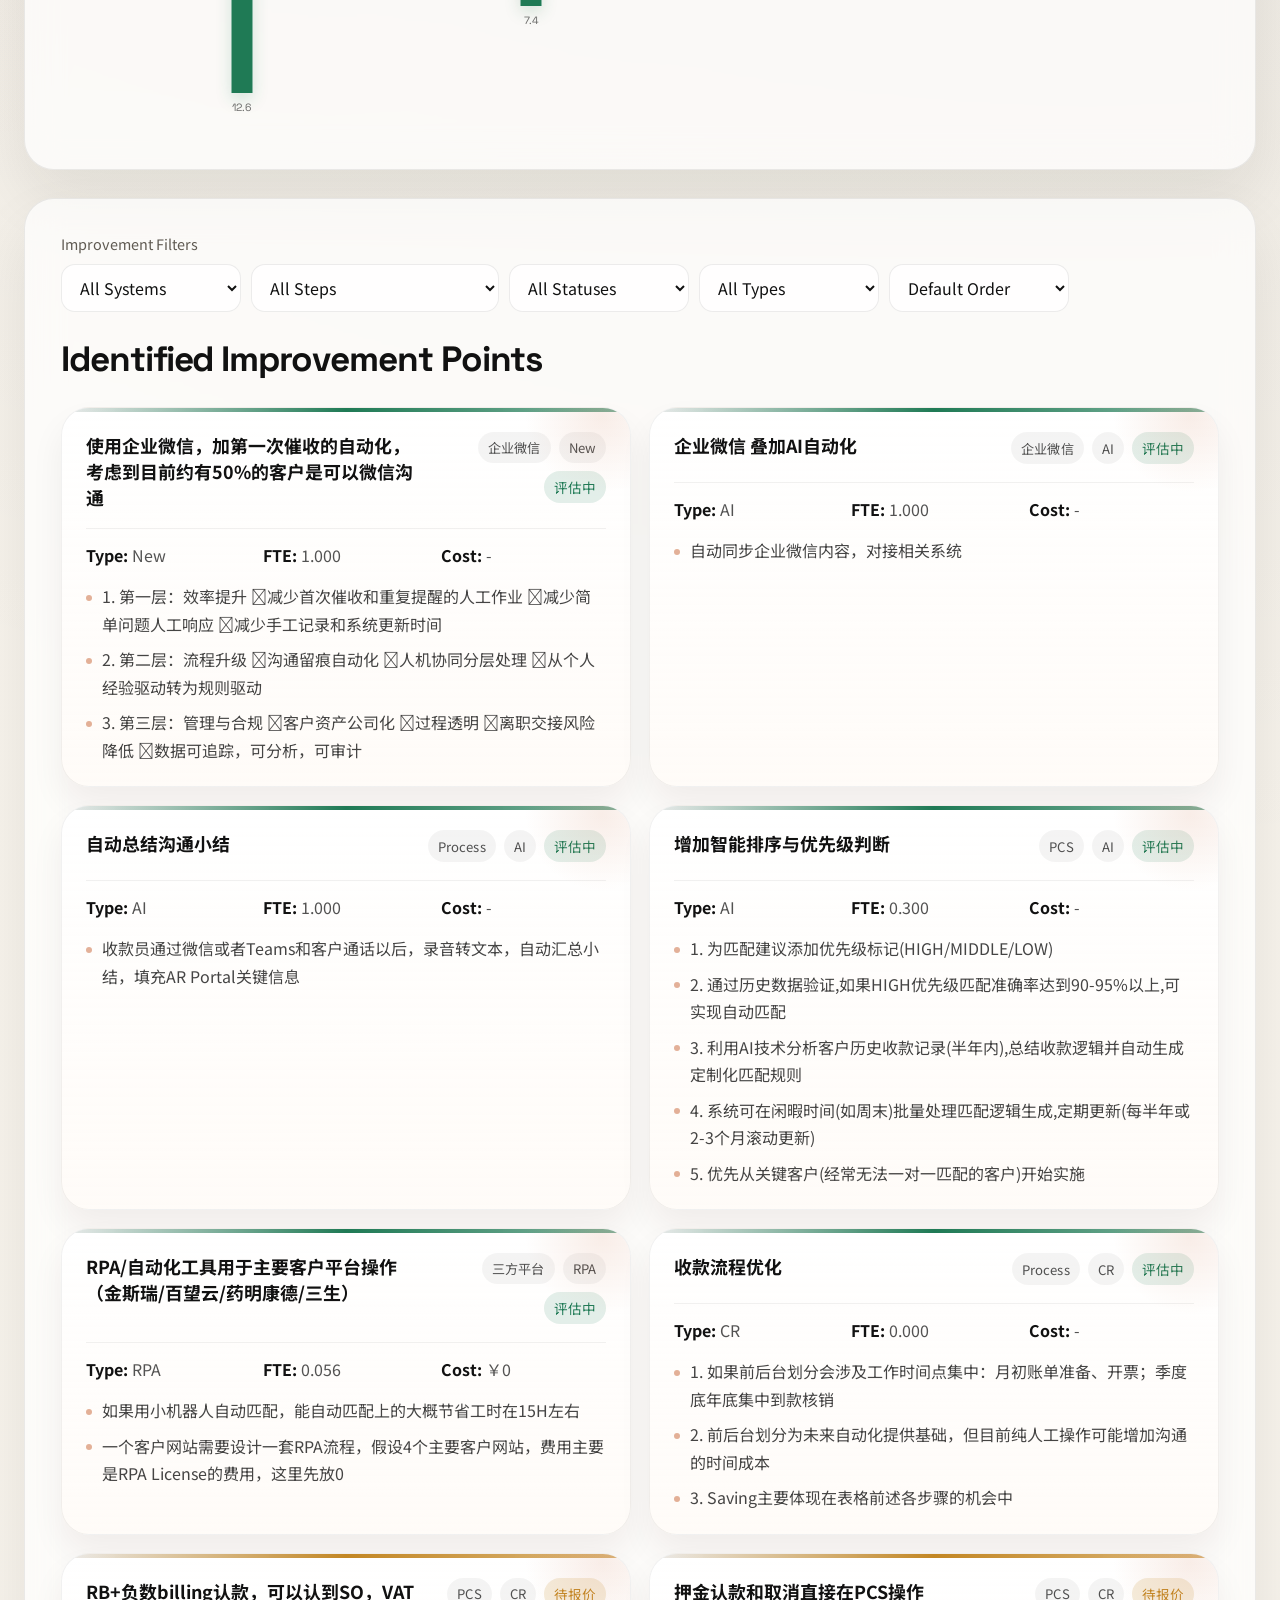
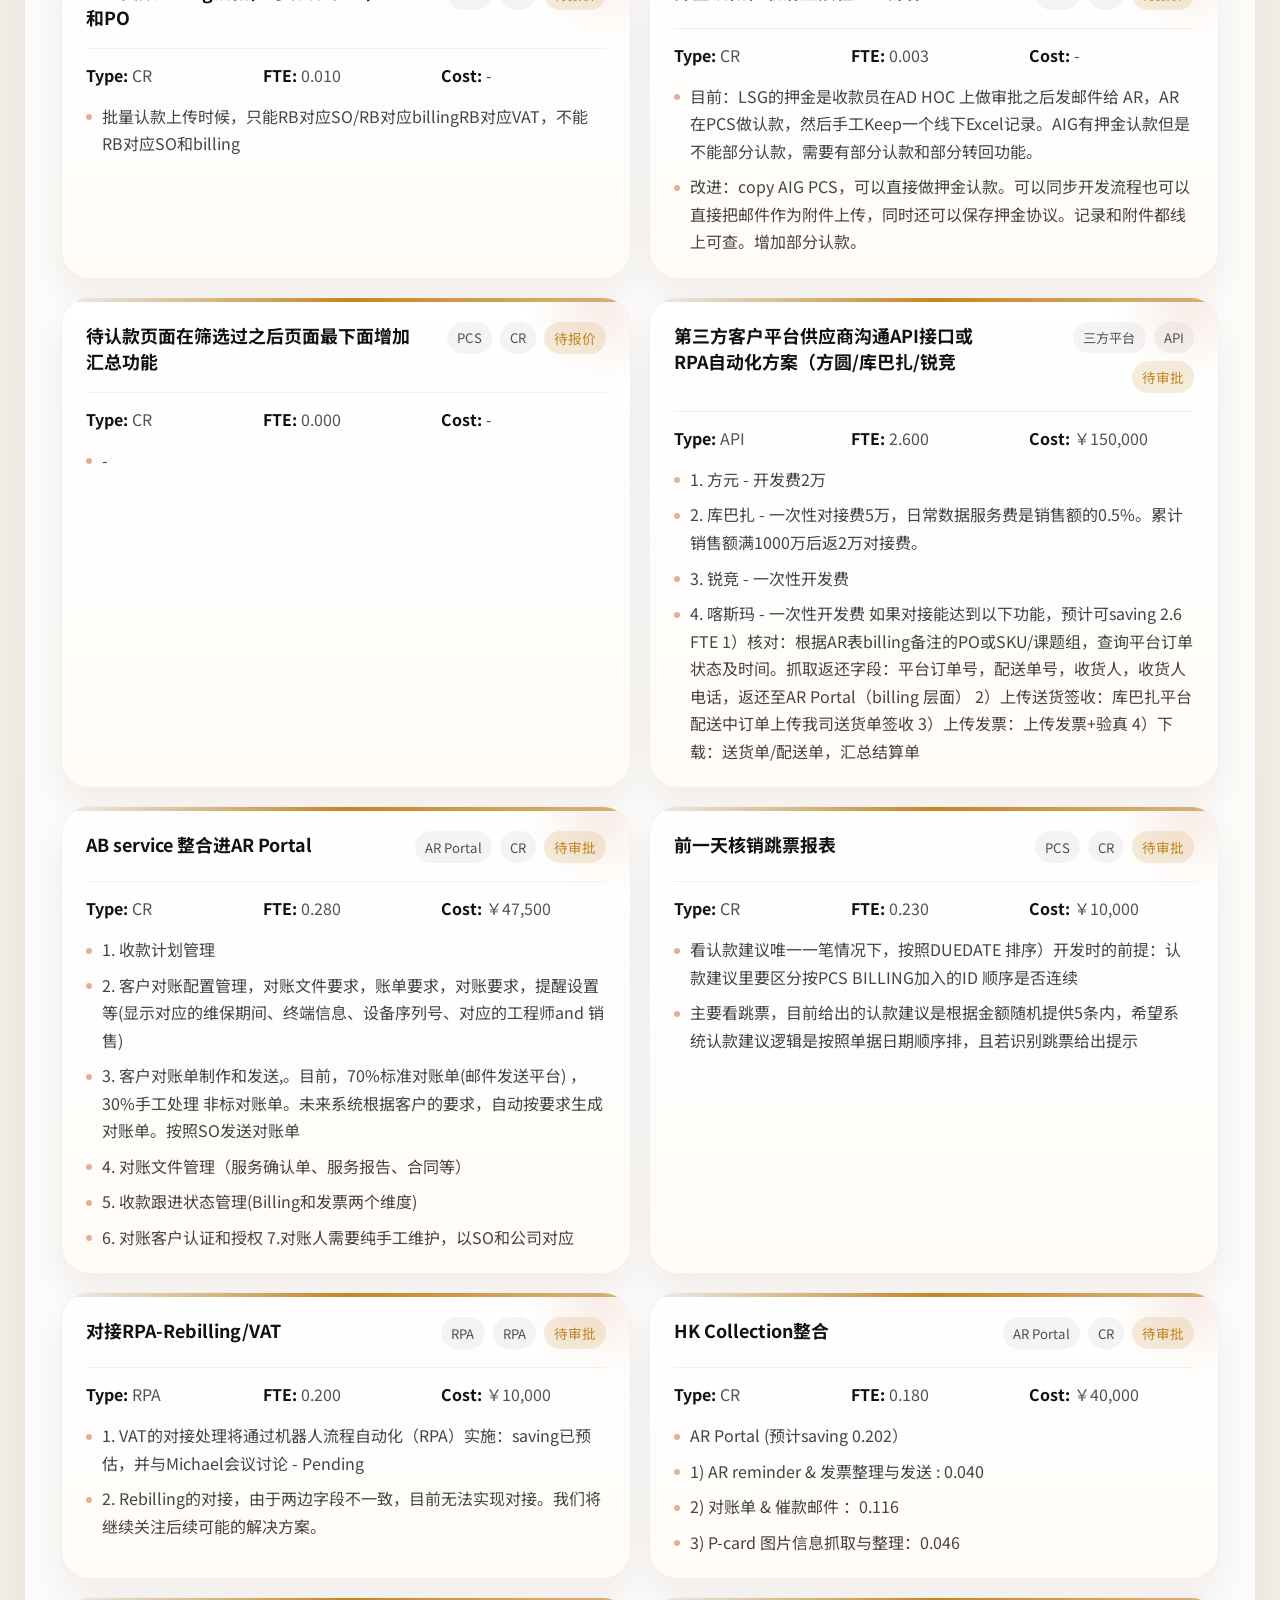
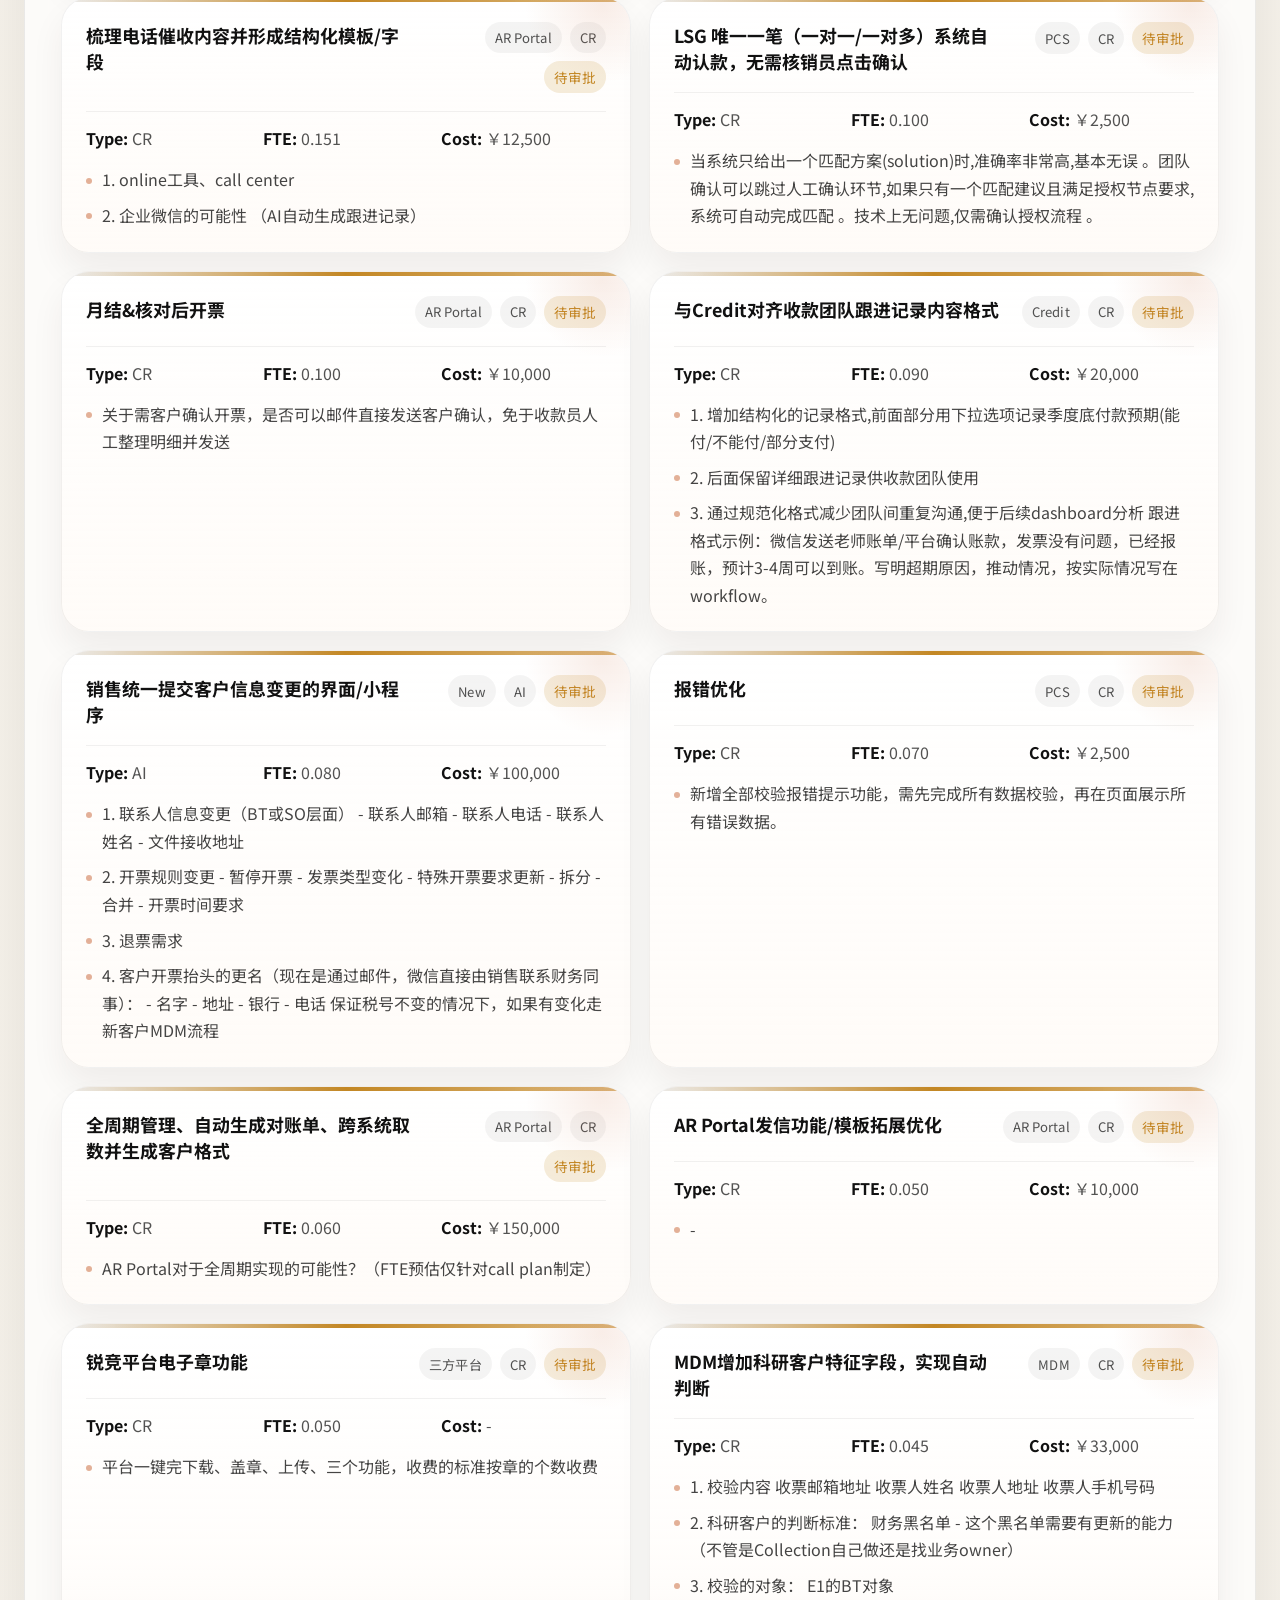
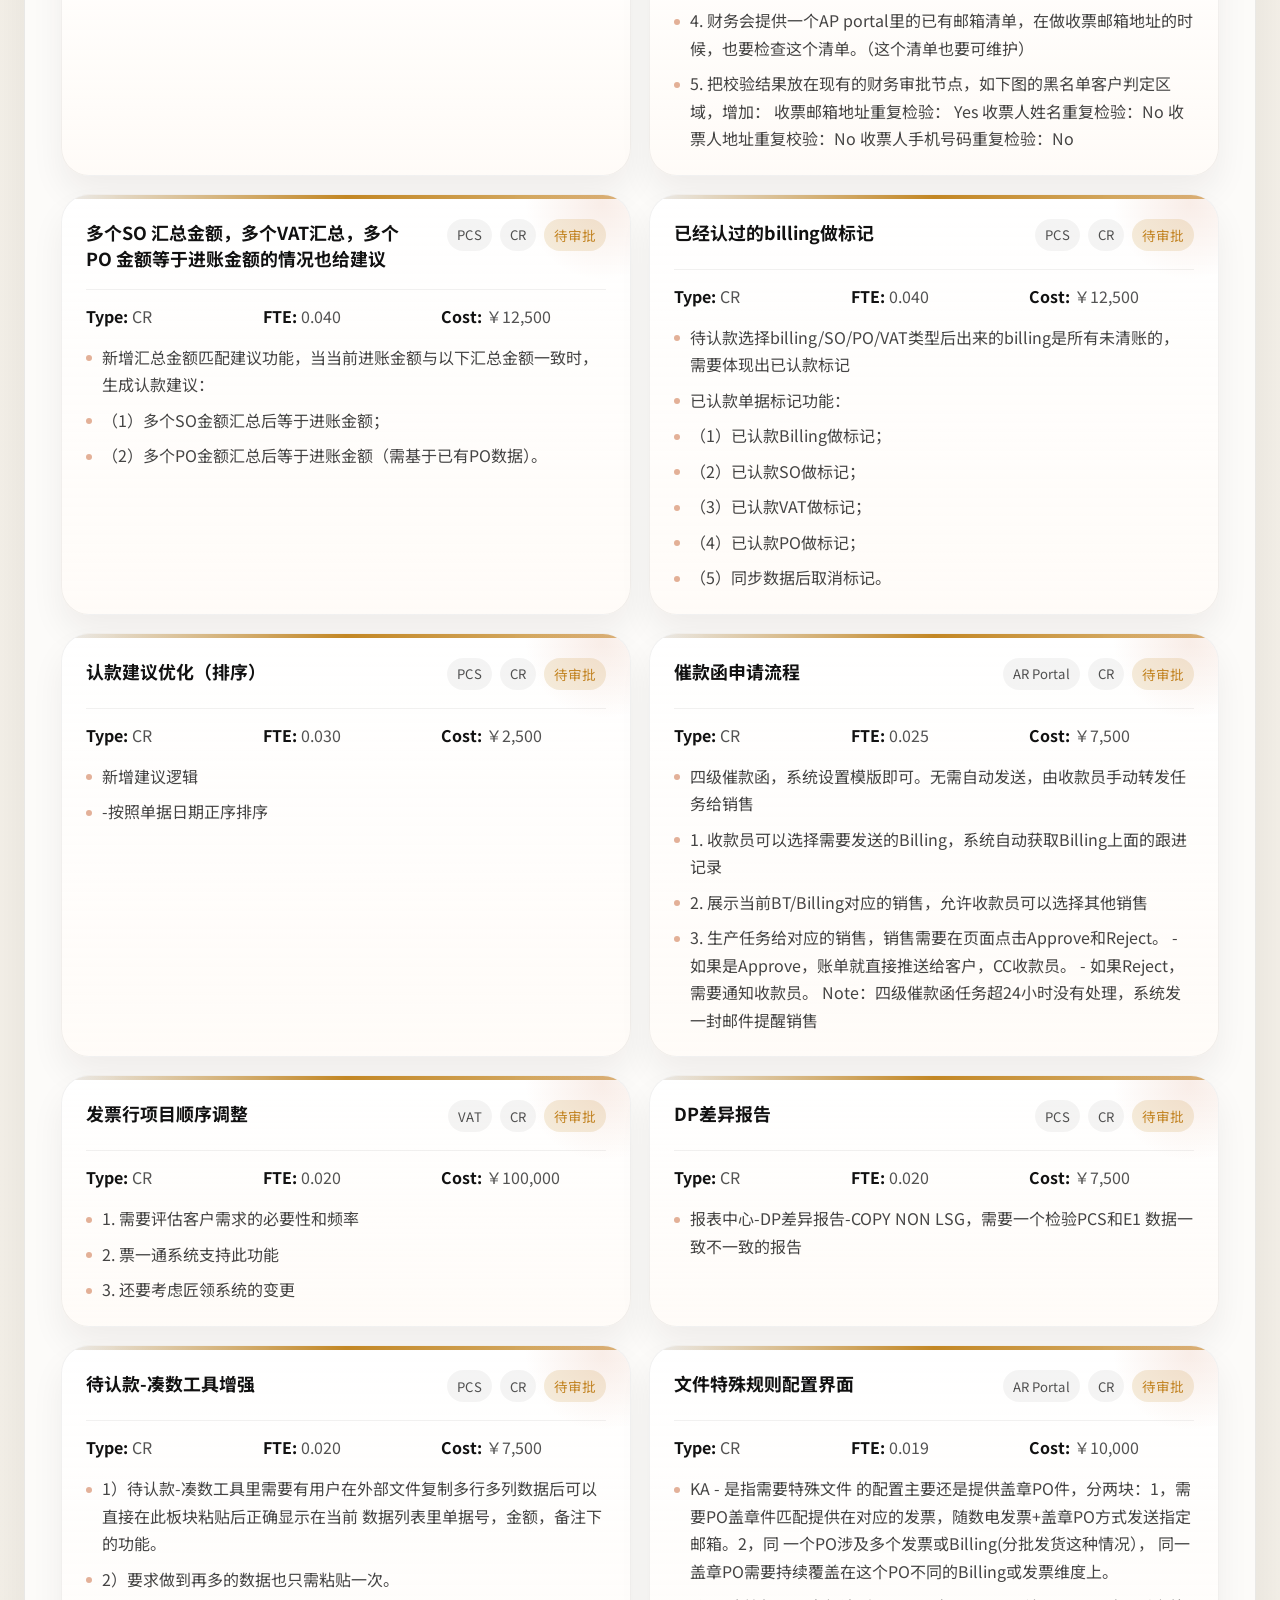
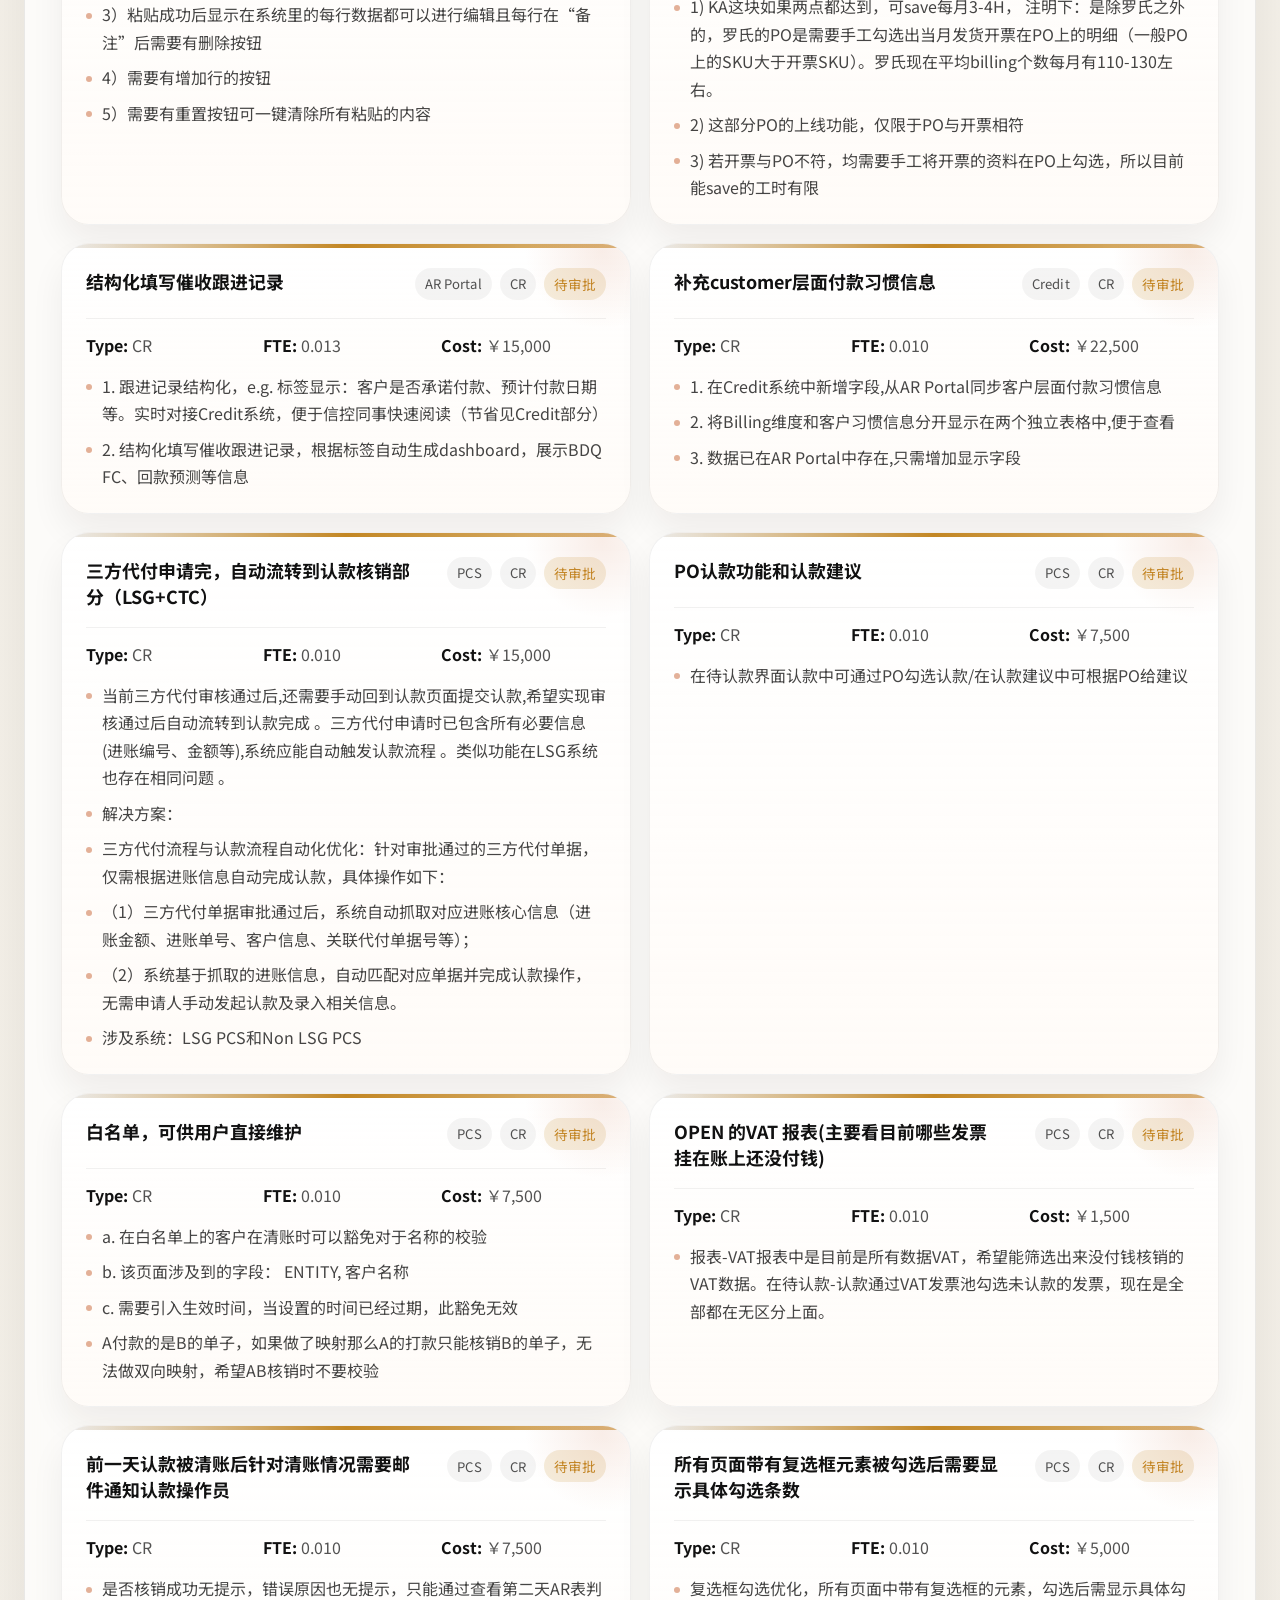
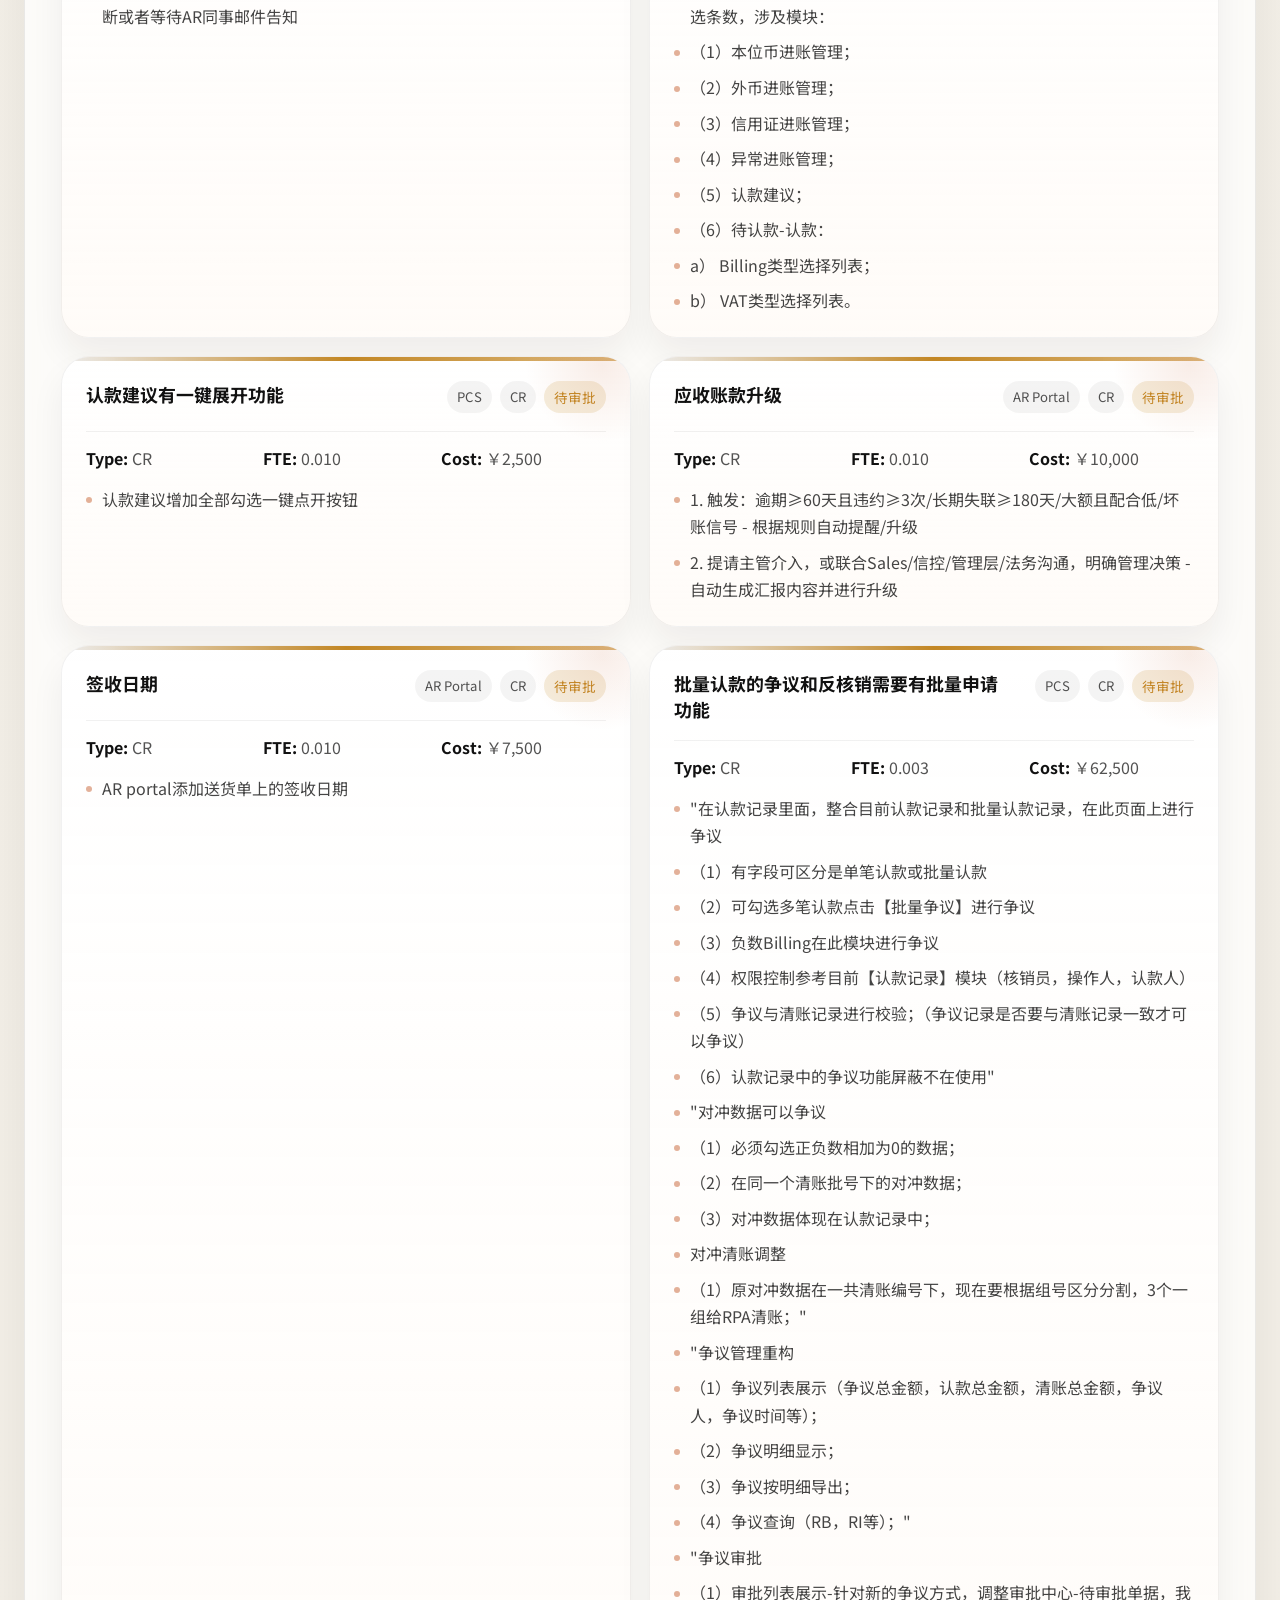
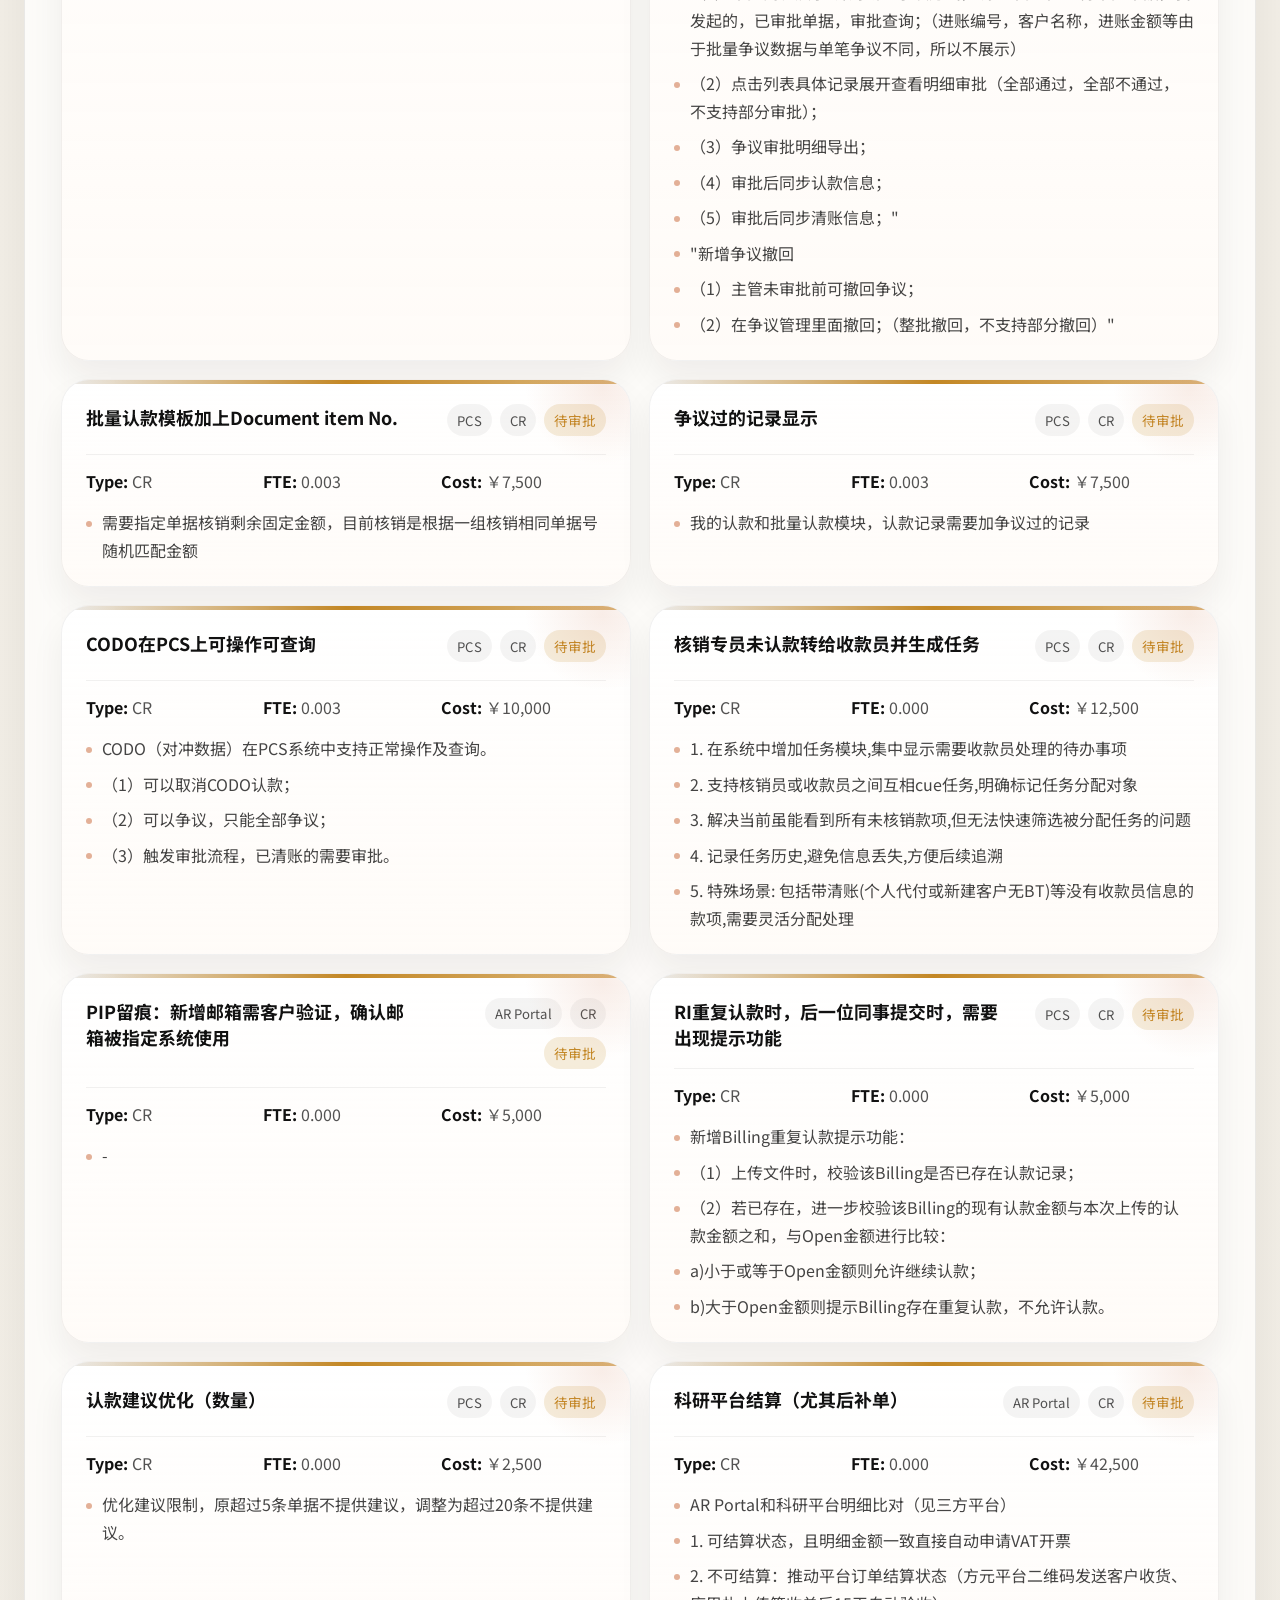
==== commit ae759594: "Add refreshed dashboard data and reporting page updates" ====
--- a/index.html
+++ b/index.html
@@ -181,6 +181,21 @@
           </aside>
         </section>
 
+        <section class="section slide system-summary-section">
+          <div class="section-head">
+            <h2>System Opportunity View</h2>
+          </div>
+          <div class="system-summary-grid" id="system-summary-grid"></div>
+        </section>
+
+        <section class="section slide third-party-section">
+          <div class="section-head">
+            <h2>3rd-Party Platform Overview</h2>
+          </div>
+          <div class="third-party-overview" id="third-party-overview"></div>
+          <div class="third-party-card-grid" id="third-party-card-grid"></div>
+        </section>
+
         <section class="section slide process-map-section">
           <div class="section-head process-map-head">
             <div>
@@ -239,7 +254,6 @@
 
             <div class="section-head">
               <h2>Identified Improvement Points</h2>
-              <p>Current change opportunities summarized from the workbook action sheet, organized as one card per item.</p>
             </div>
             <div class="action-card-grid" id="action-card-grid"></div>
           </section>
@@ -277,6 +291,7 @@
 
     <script src="./discussion-summary-data.js"></script>
     <script src="./action-summary-data.js"></script>
+    <script src="./third-party-summary-data.js"></script>
     <script src="./script.js"></script>
   </body>
 </html>
--- a/styles.css
+++ b/styles.css
@@ -1279,6 +1279,102 @@
   height: 100%;
 }
 
+.system-summary-grid {
+  display: grid;
+  grid-template-columns: repeat(3, minmax(0, 1fr));
+  gap: 18px;
+}
+
+.system-card,
+.third-party-total-card,
+.third-party-card {
+  border-radius: 22px;
+  border: 1px solid var(--line);
+  background: rgba(255, 255, 255, 0.86);
+  box-shadow: 0 18px 34px rgba(30, 22, 16, 0.06);
+}
+
+.system-card {
+  padding: 22px;
+}
+
+.system-card-head,
+.third-party-card-head {
+  display: flex;
+  align-items: start;
+  justify-content: space-between;
+  gap: 16px;
+}
+
+.system-card-head h3,
+.third-party-card-head h3 {
+  margin: 0;
+  font-size: 1.2rem;
+}
+
+.system-metric-row {
+  display: grid;
+  grid-template-columns: repeat(2, minmax(0, 1fr));
+  gap: 18px;
+  margin-top: 18px;
+}
+
+.system-metric-row strong,
+.third-party-total-grid strong,
+.third-party-card-grid-inner strong {
+  display: block;
+  margin-top: 6px;
+  font-family: "Space Grotesk", "Noto Sans SC", sans-serif;
+  font-size: 1.15rem;
+  color: #1f1f1f;
+}
+
+.system-bar-track {
+  height: 10px;
+  margin-top: 20px;
+  border-radius: 999px;
+  background: rgba(17, 17, 17, 0.08);
+  overflow: hidden;
+}
+
+.system-bar-fill {
+  height: 100%;
+  border-radius: inherit;
+  background: linear-gradient(90deg, #2c8f67 0%, #59b58d 100%);
+}
+
+.third-party-overview {
+  margin-bottom: 18px;
+}
+
+.third-party-total-card {
+  padding: 22px 24px;
+}
+
+.third-party-total-grid {
+  display: grid;
+  grid-template-columns: repeat(5, minmax(0, 1fr));
+  gap: 18px 22px;
+  margin-top: 16px;
+}
+
+.third-party-card-grid {
+  display: grid;
+  grid-template-columns: repeat(3, minmax(0, 1fr));
+  gap: 18px;
+}
+
+.third-party-card {
+  padding: 22px;
+}
+
+.third-party-card-grid-inner {
+  display: grid;
+  grid-template-columns: repeat(2, minmax(0, 1fr));
+  gap: 16px 18px;
+  margin-top: 18px;
+}
+
 .action-summary-metric strong {
   display: block;
   margin-top: 8px;
@@ -1534,6 +1630,8 @@
   .executive-strip,
   .hero,
   .business-slide,
+  .system-summary-grid,
+  .third-party-card-grid,
   .split-section,
   .metric-grid {
     grid-template-columns: 1fr;
@@ -1553,6 +1651,12 @@
 
   .hero-progress {
     align-content: start;
+  }
+
+  .third-party-total-grid,
+  .third-party-card-grid-inner,
+  .system-metric-row {
+    grid-template-columns: 1fr 1fr;
   }
 }
 
@@ -1589,6 +1693,12 @@
     grid-template-columns: 1fr;
   }
 
+  .third-party-total-grid,
+  .third-party-card-grid-inner,
+  .system-metric-row {
+    grid-template-columns: 1fr;
+  }
+
   .process-map {
     min-width: 1240px;
   }
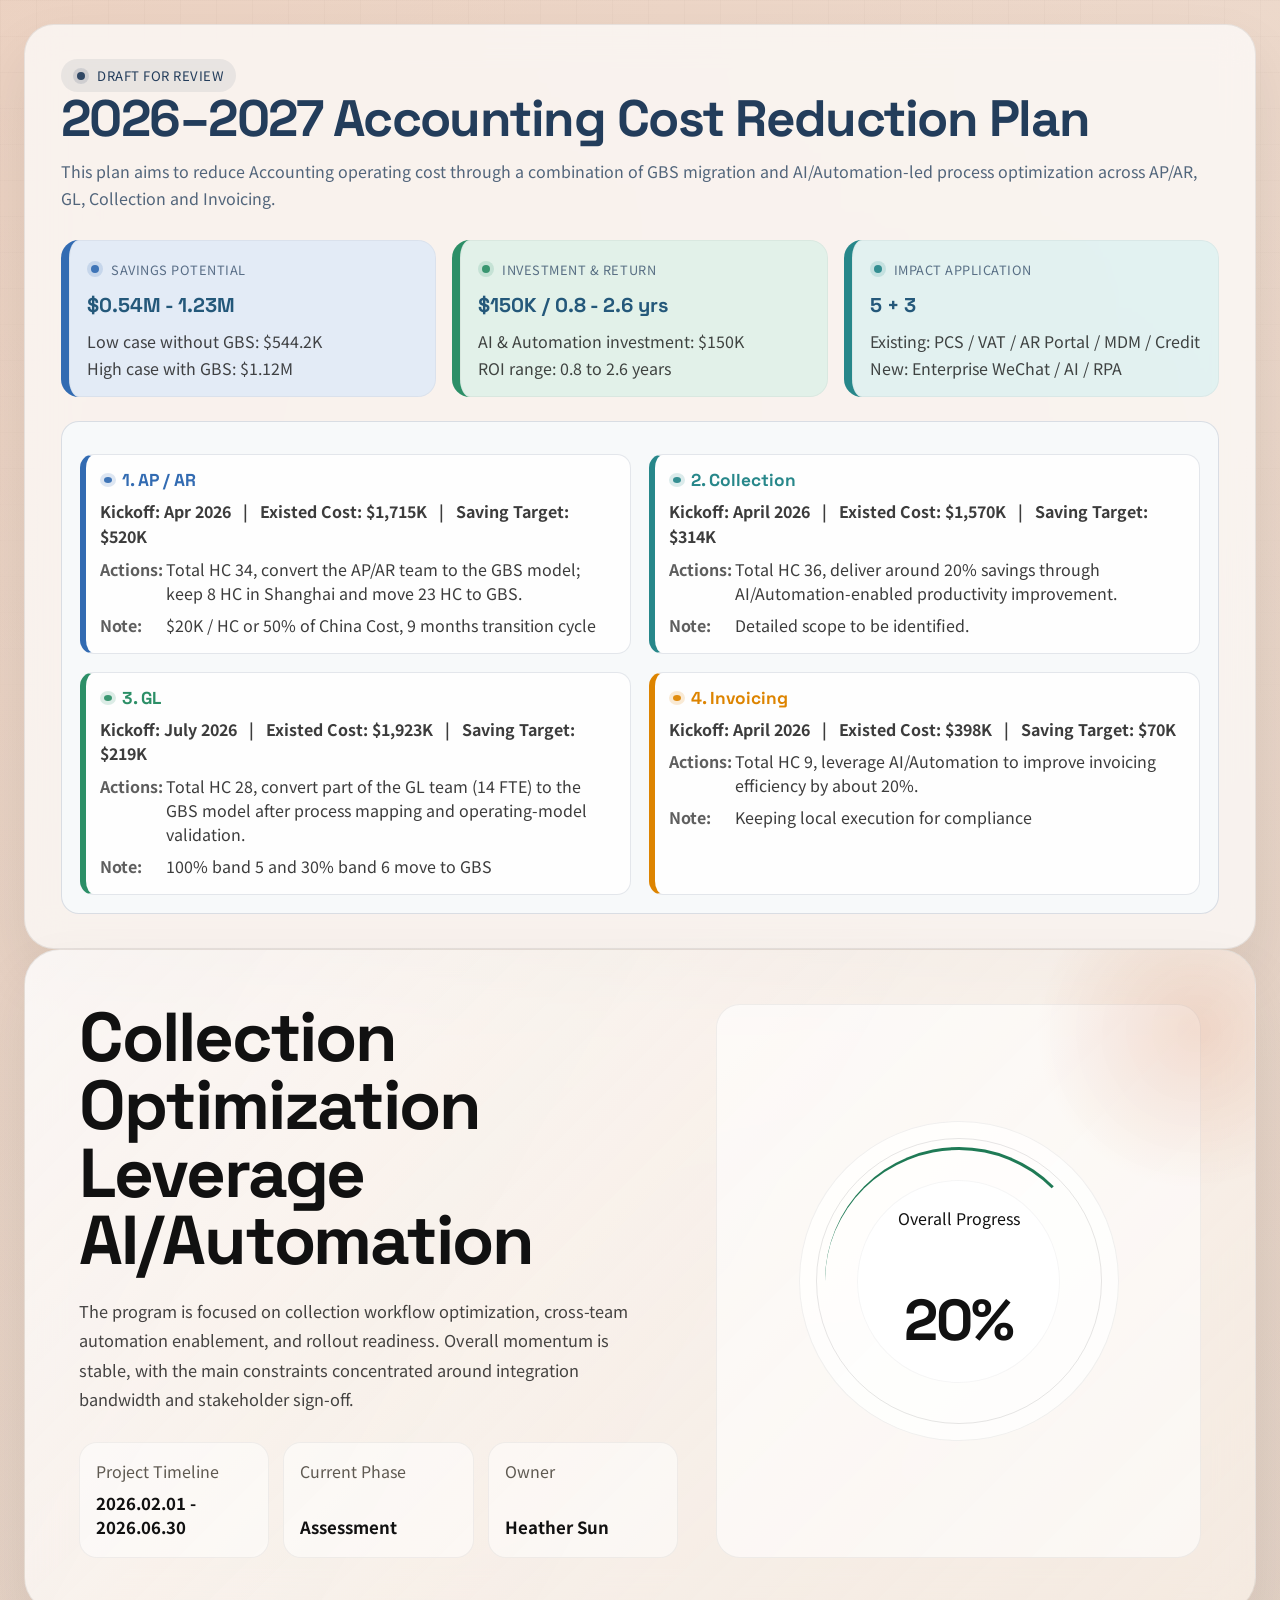
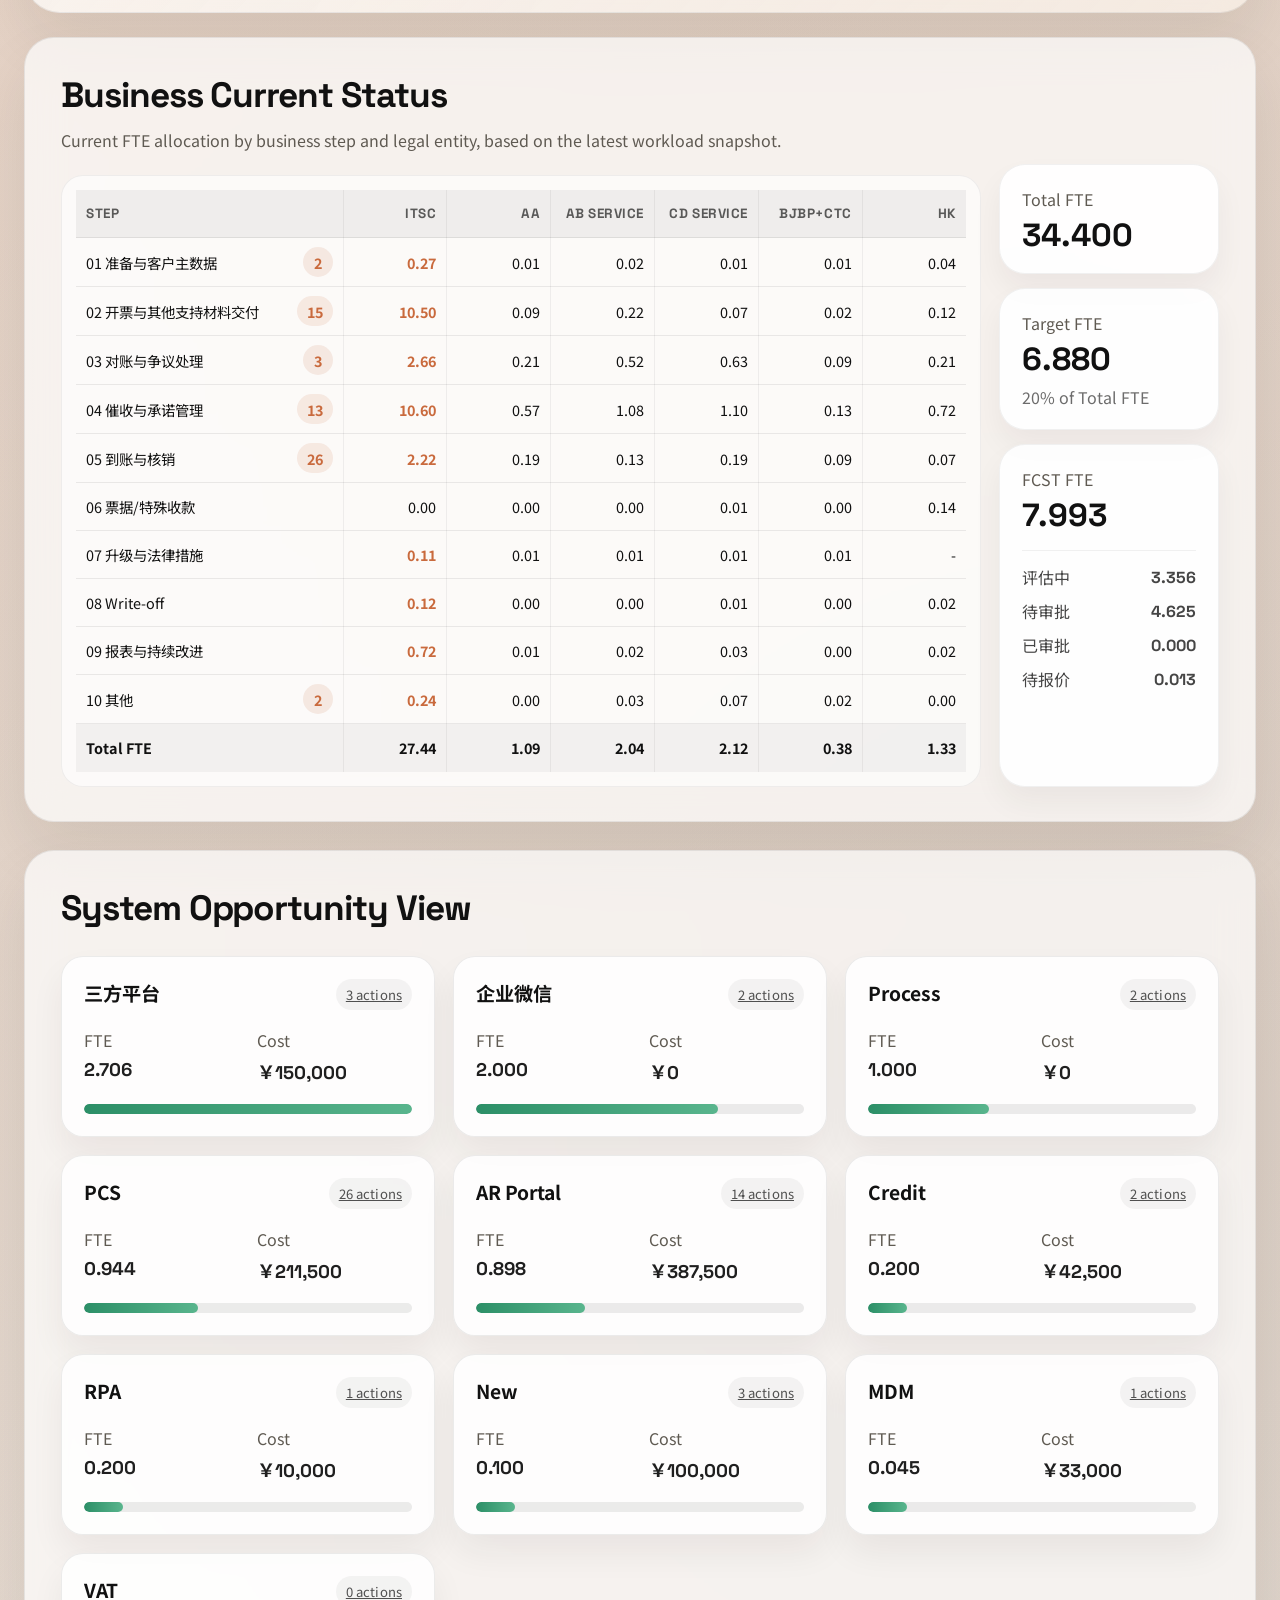
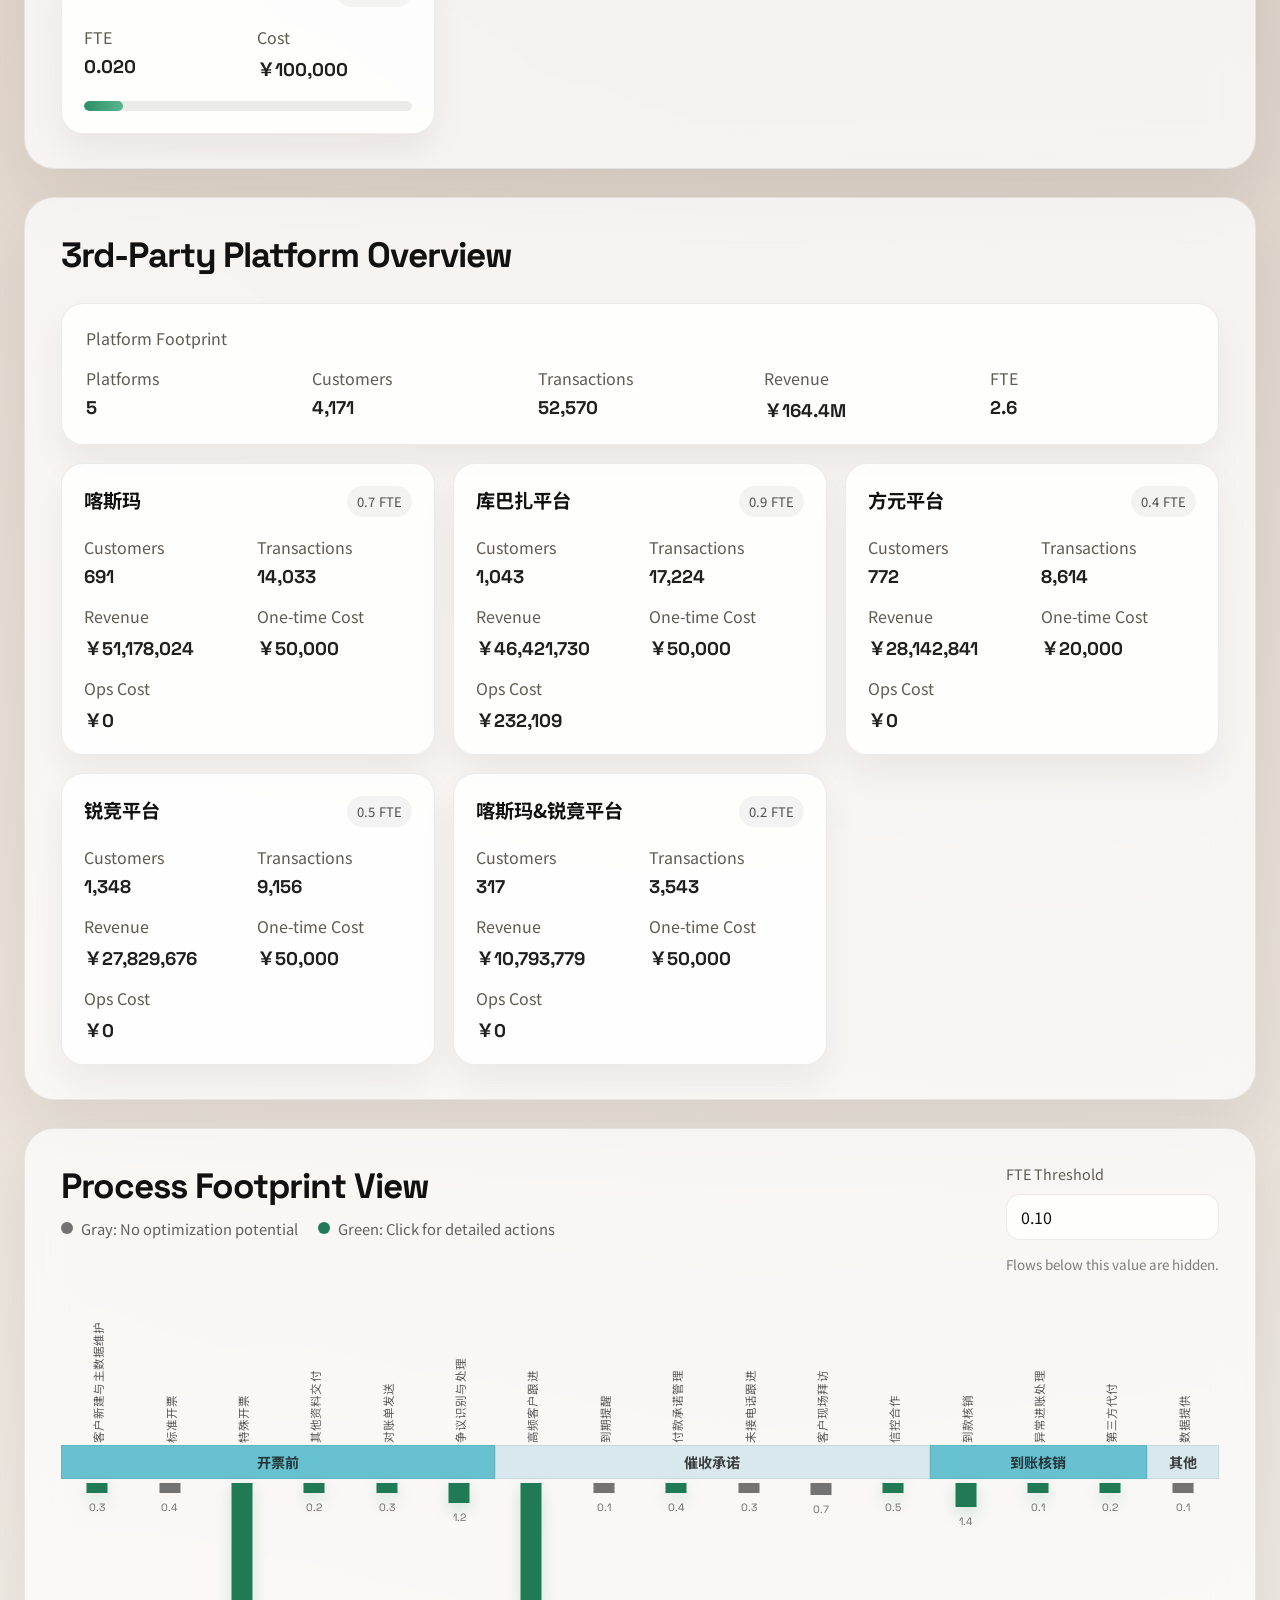
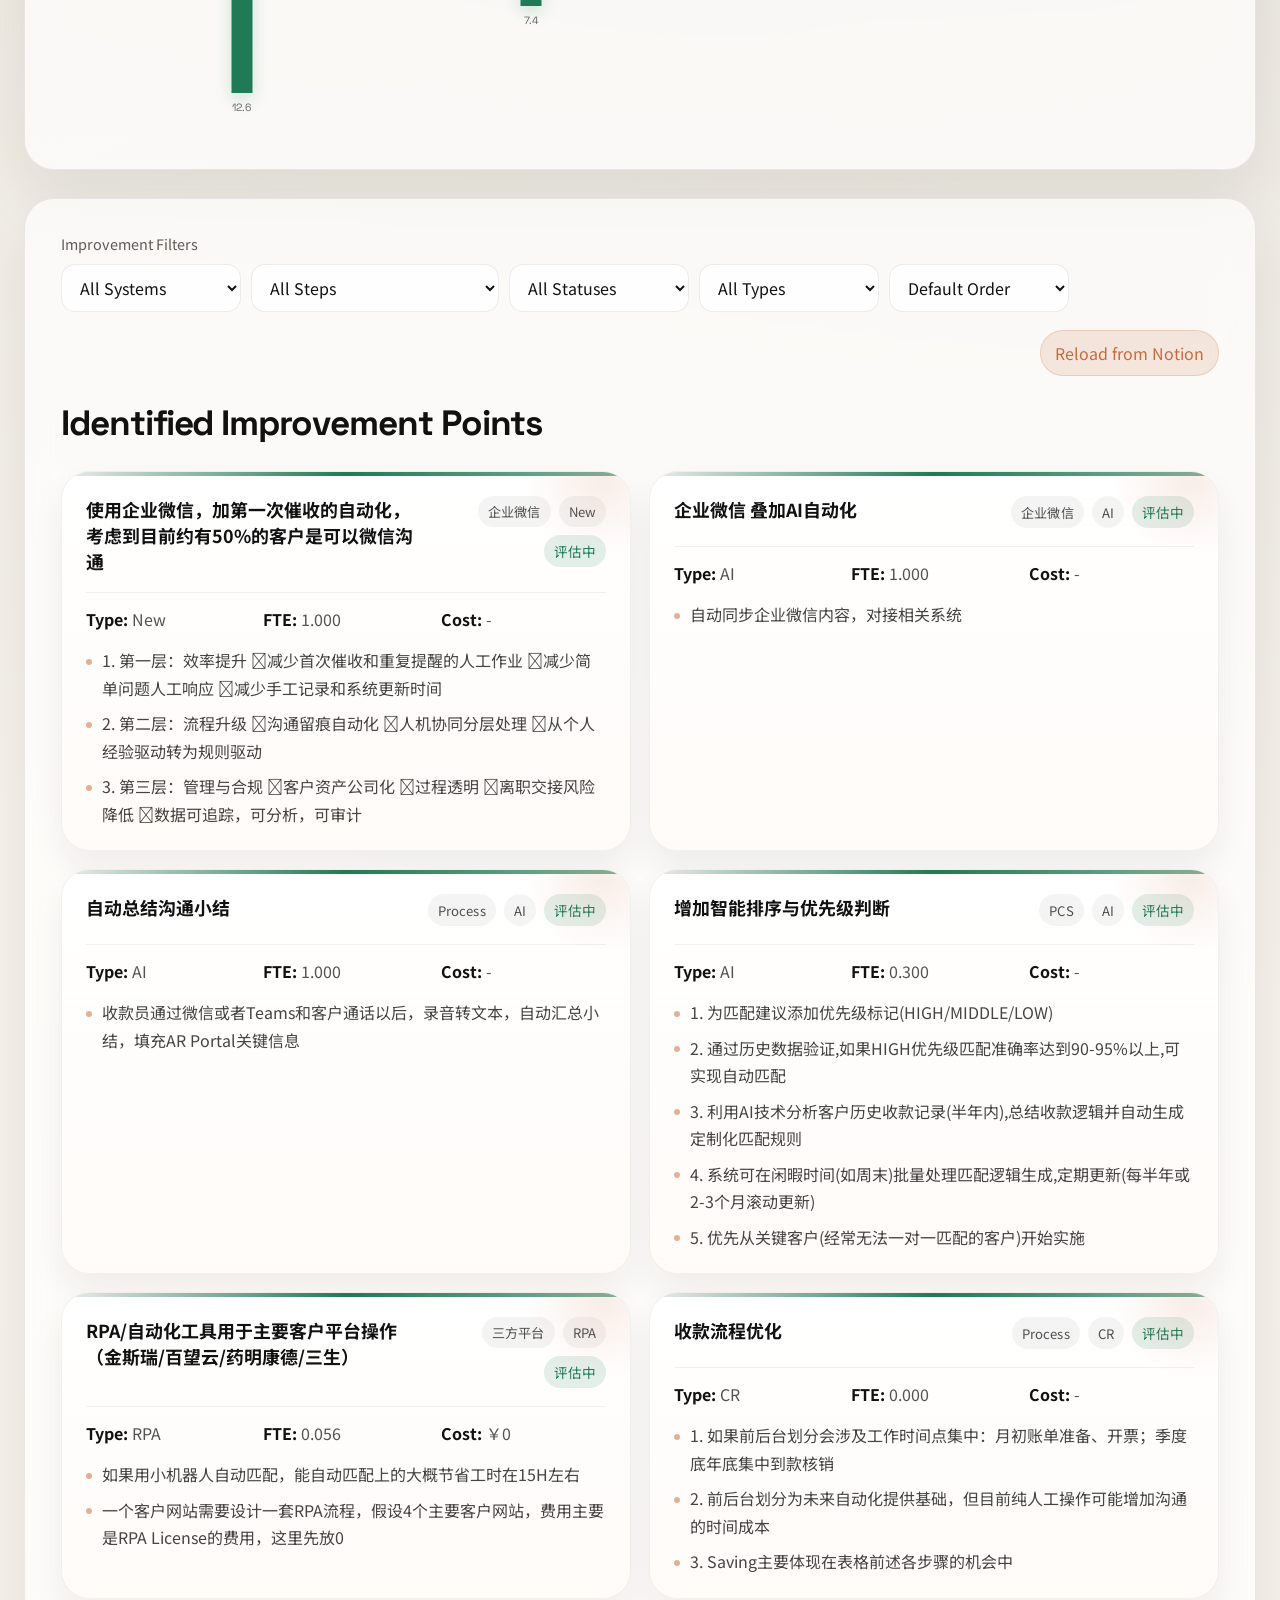
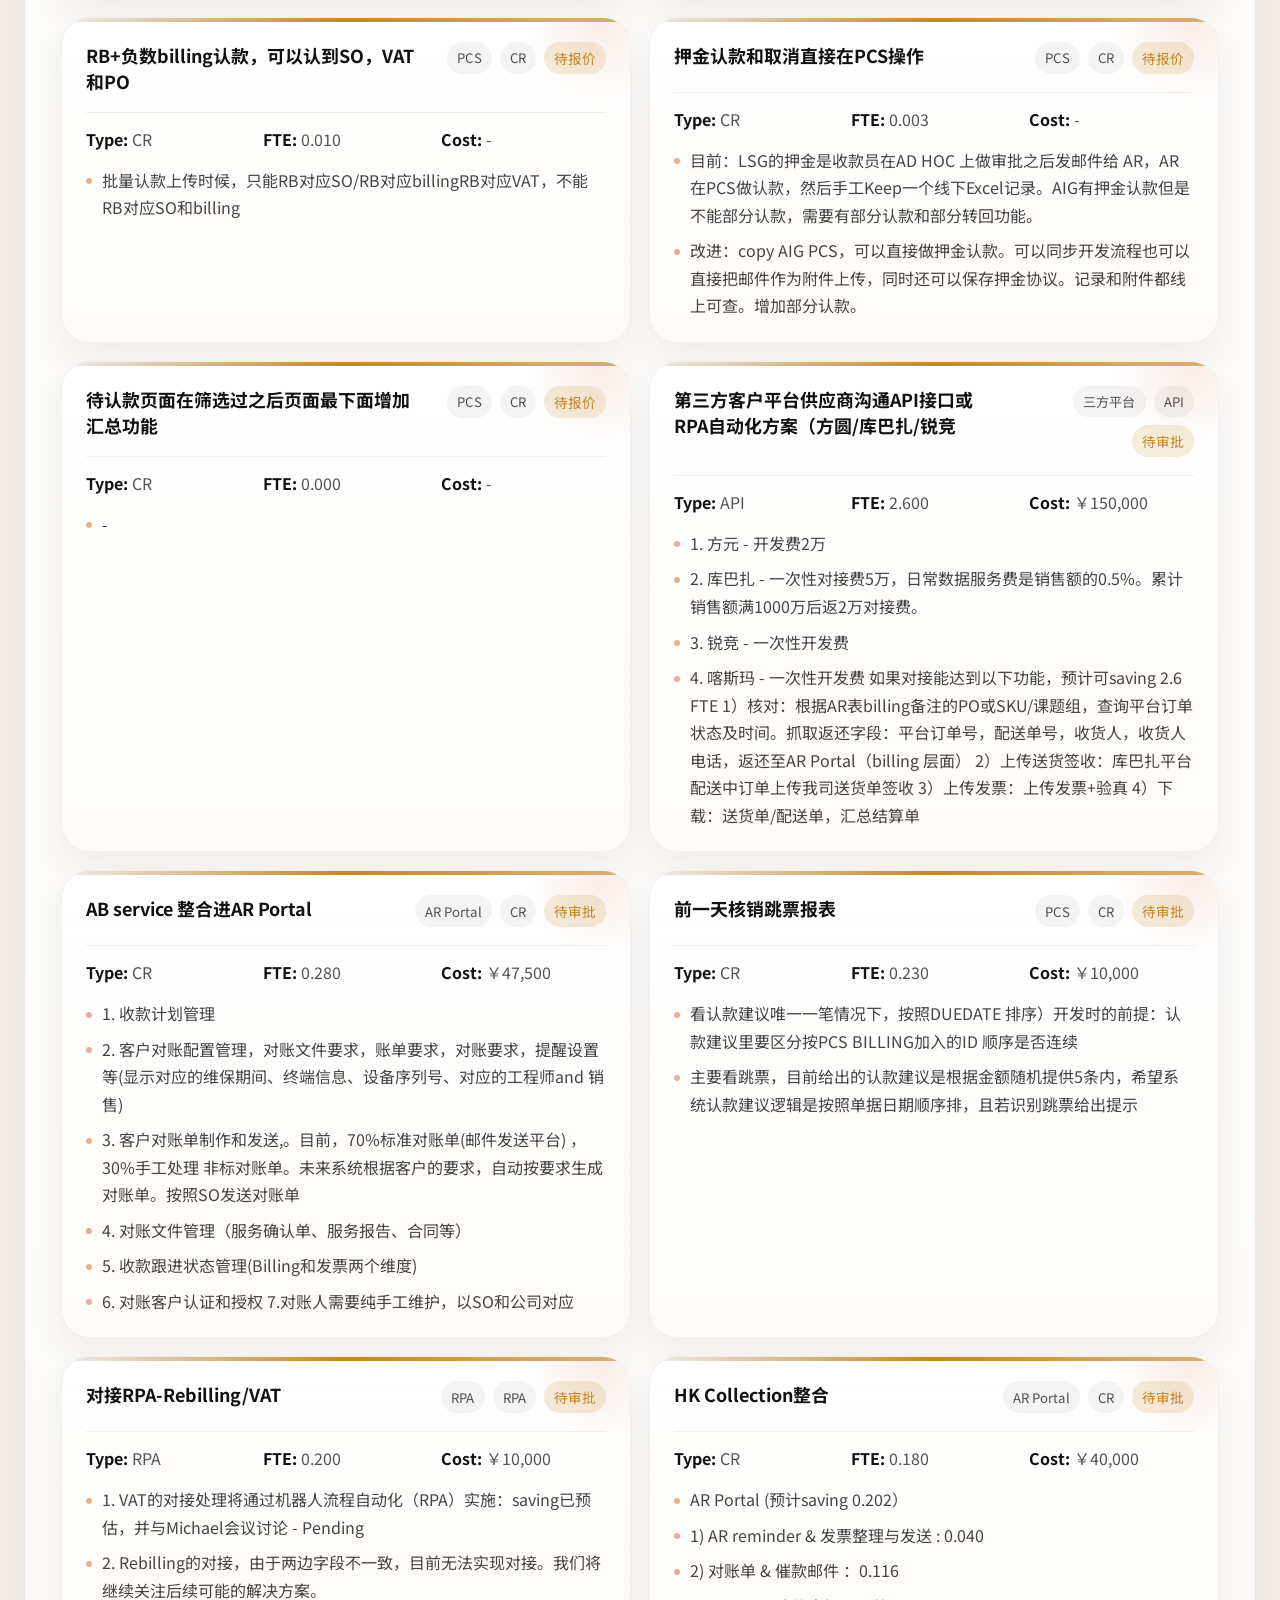
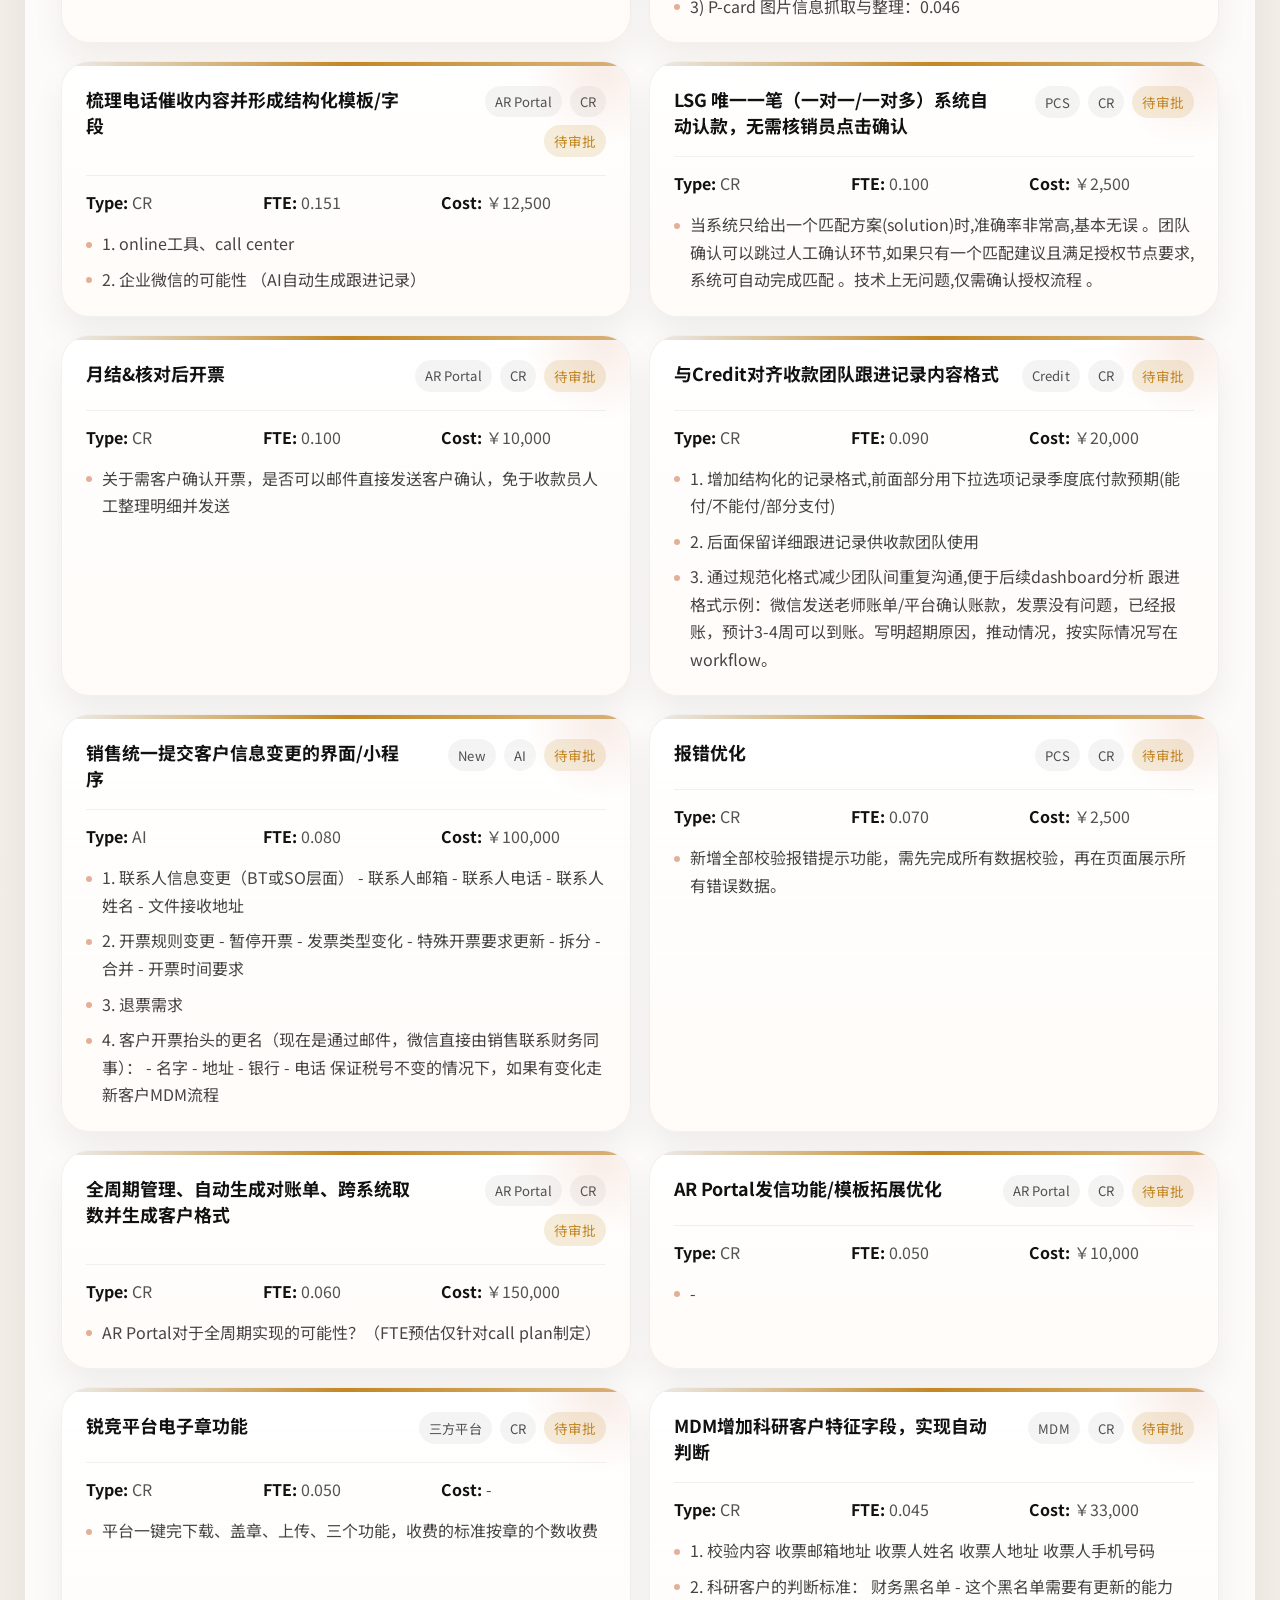
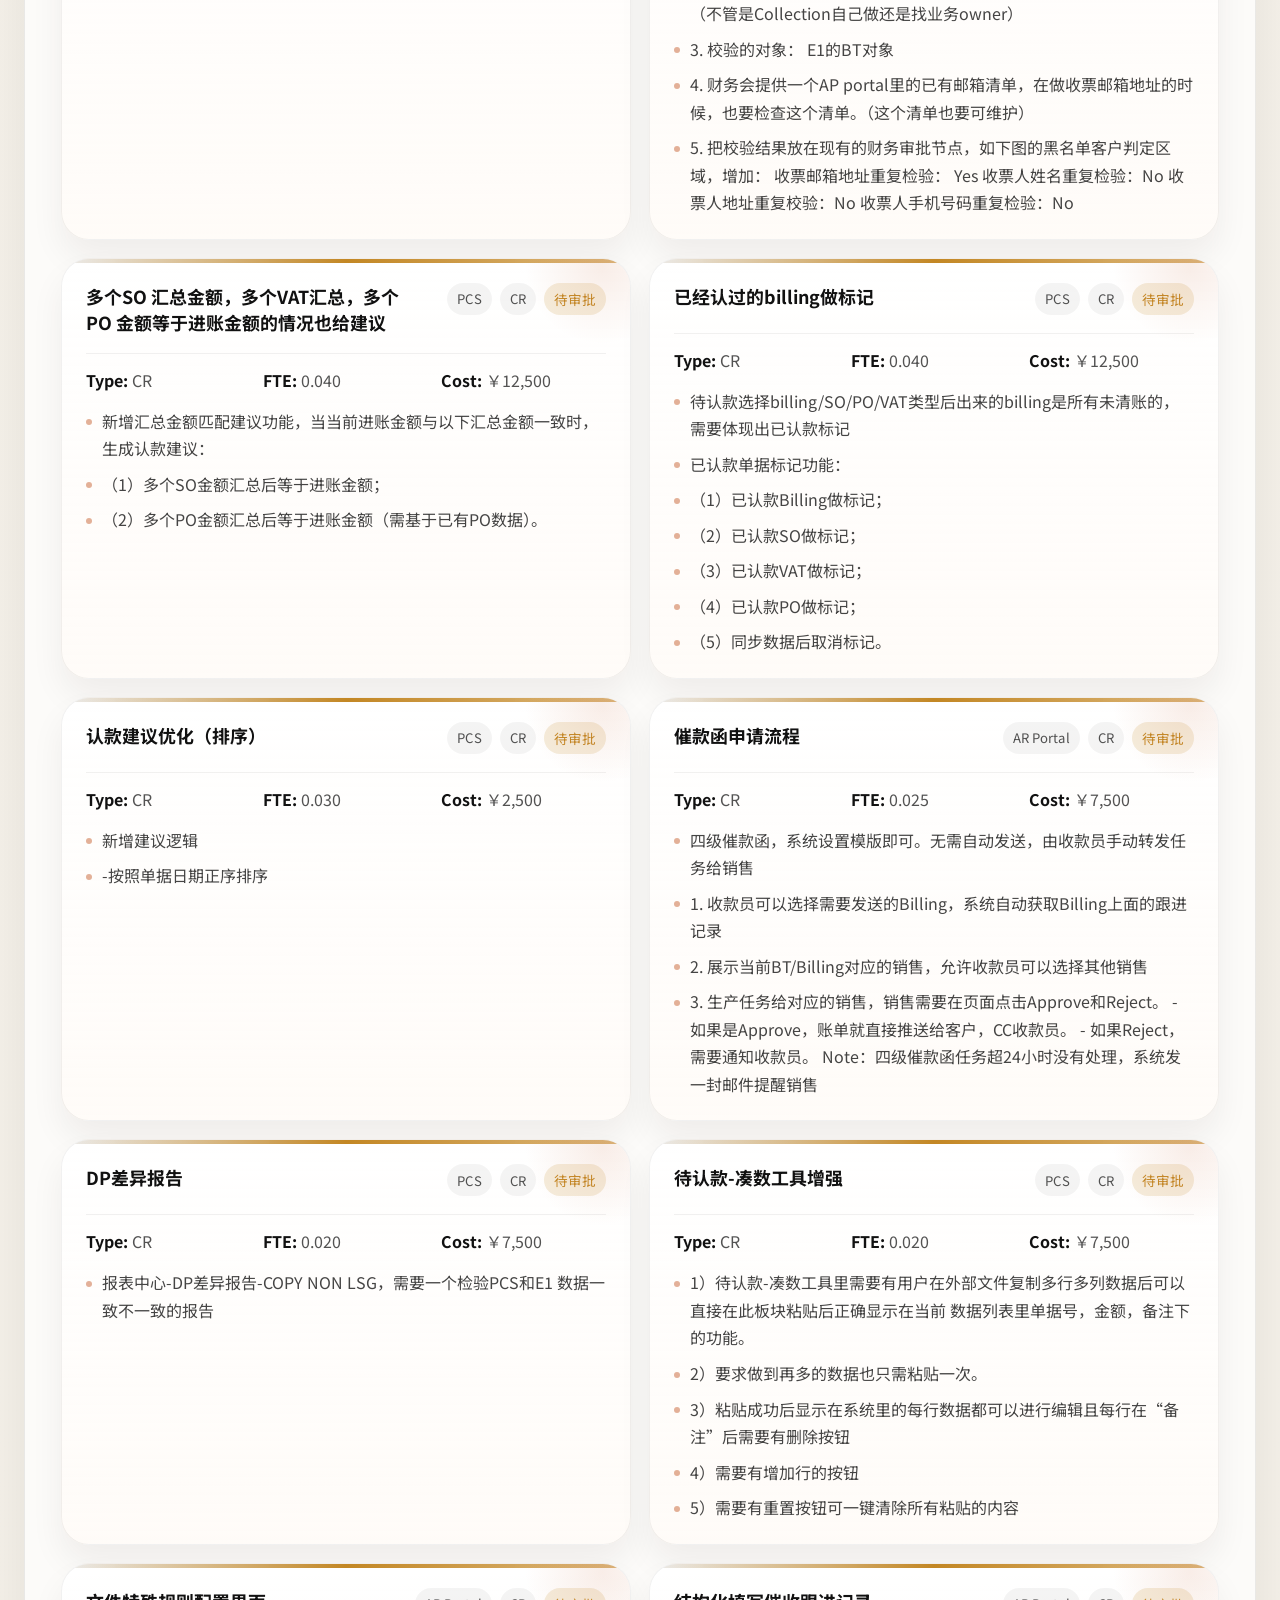
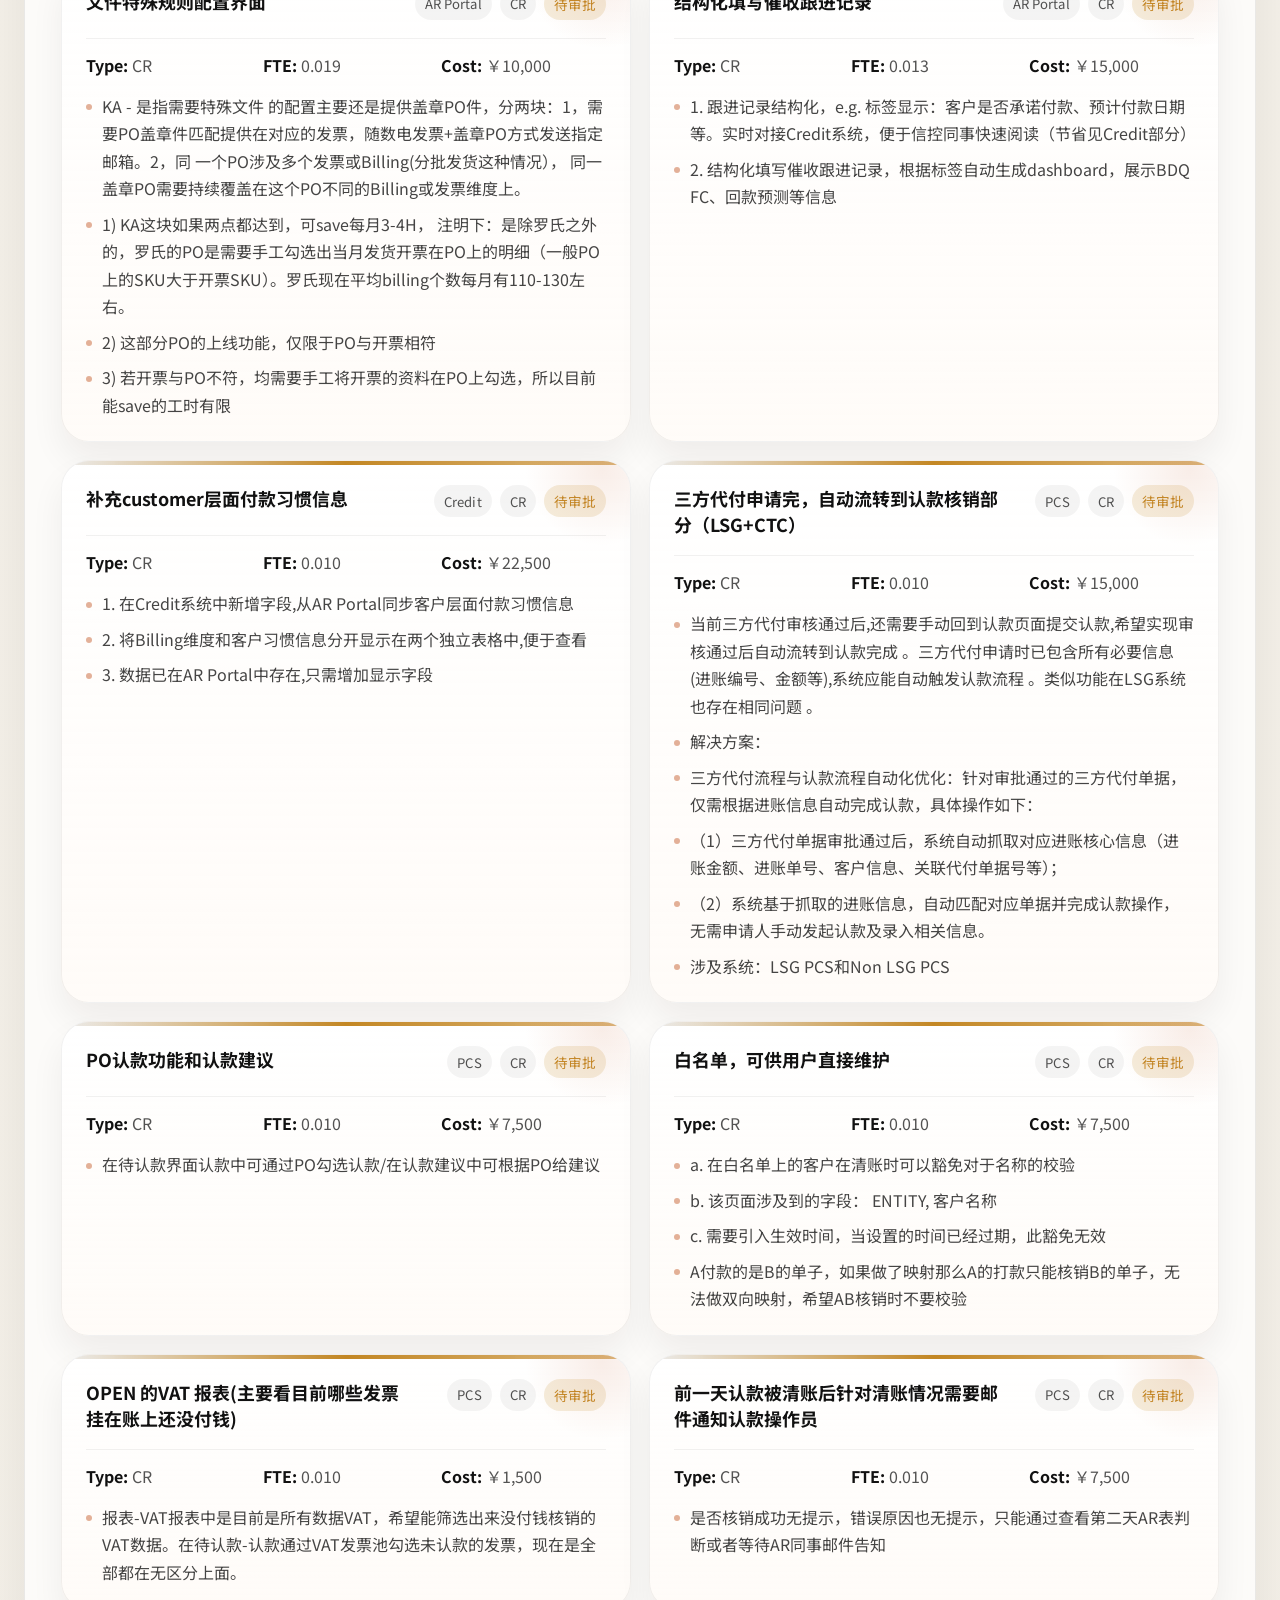
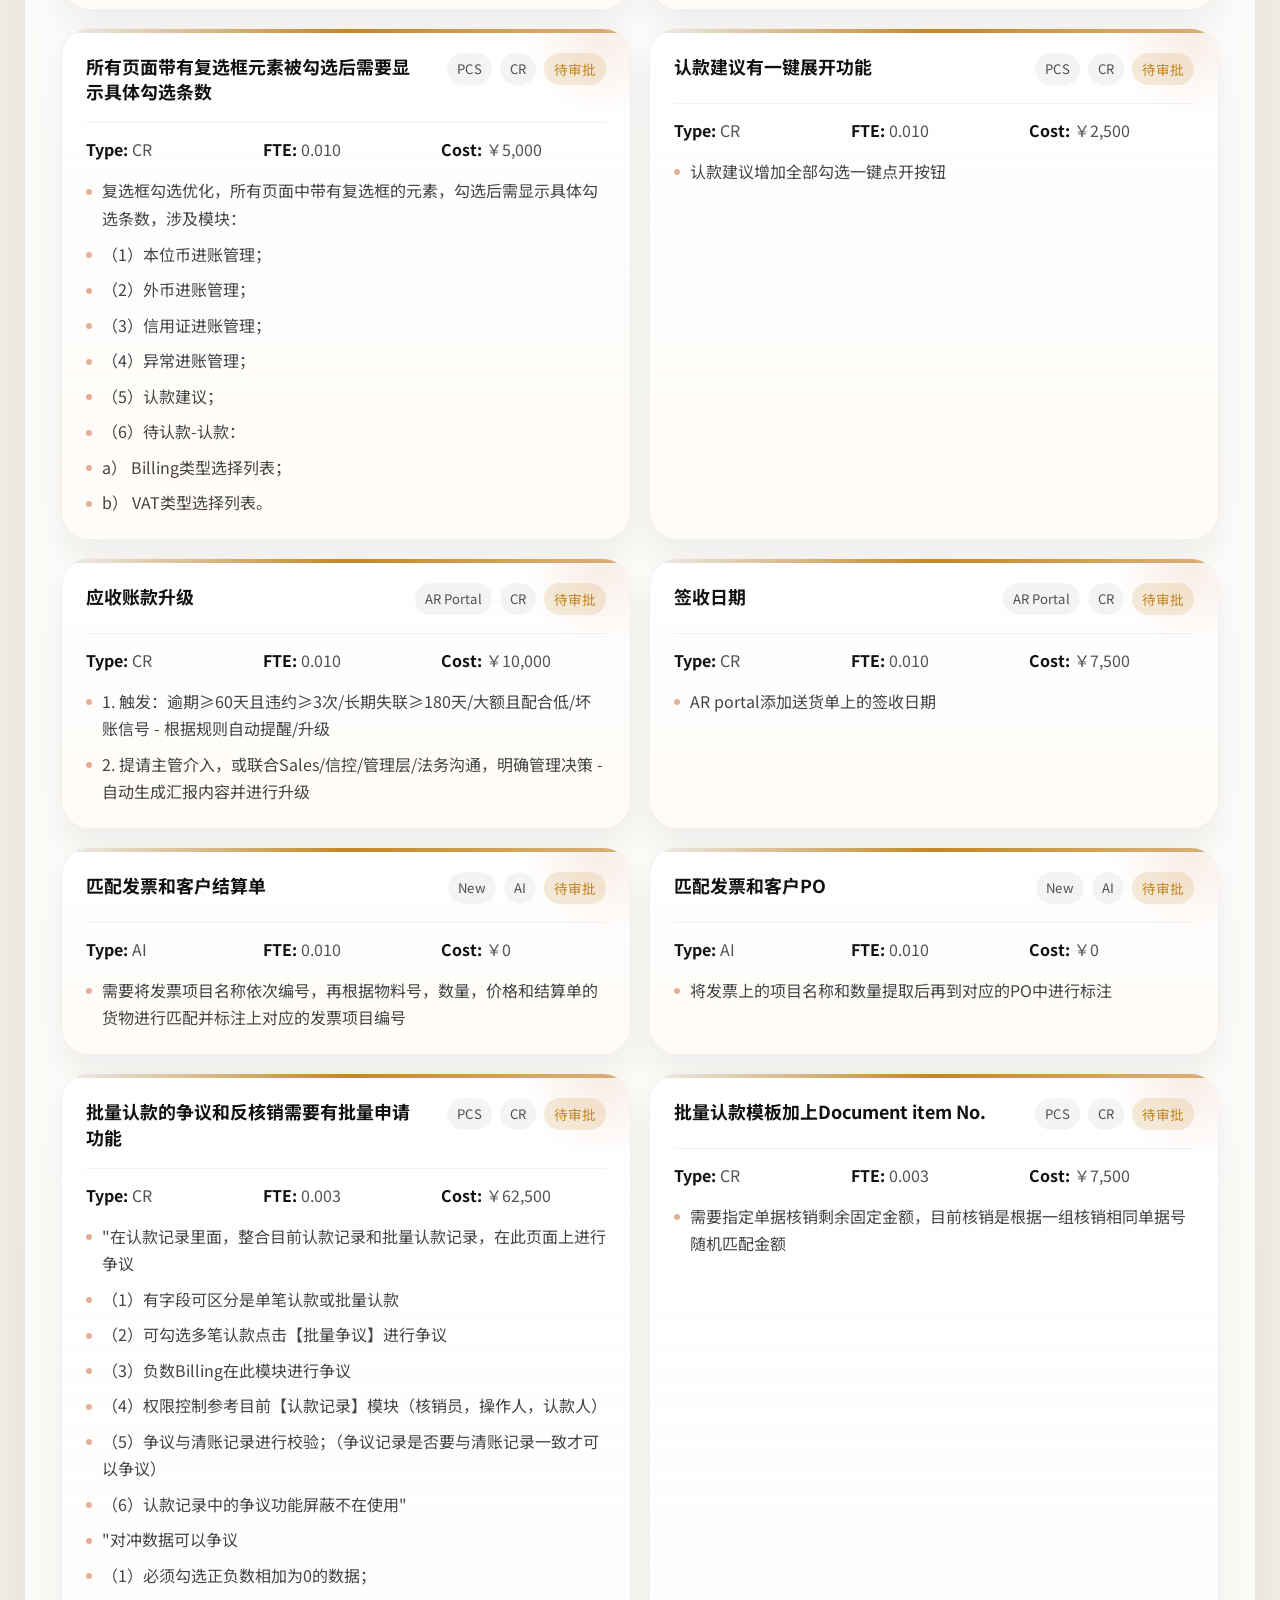
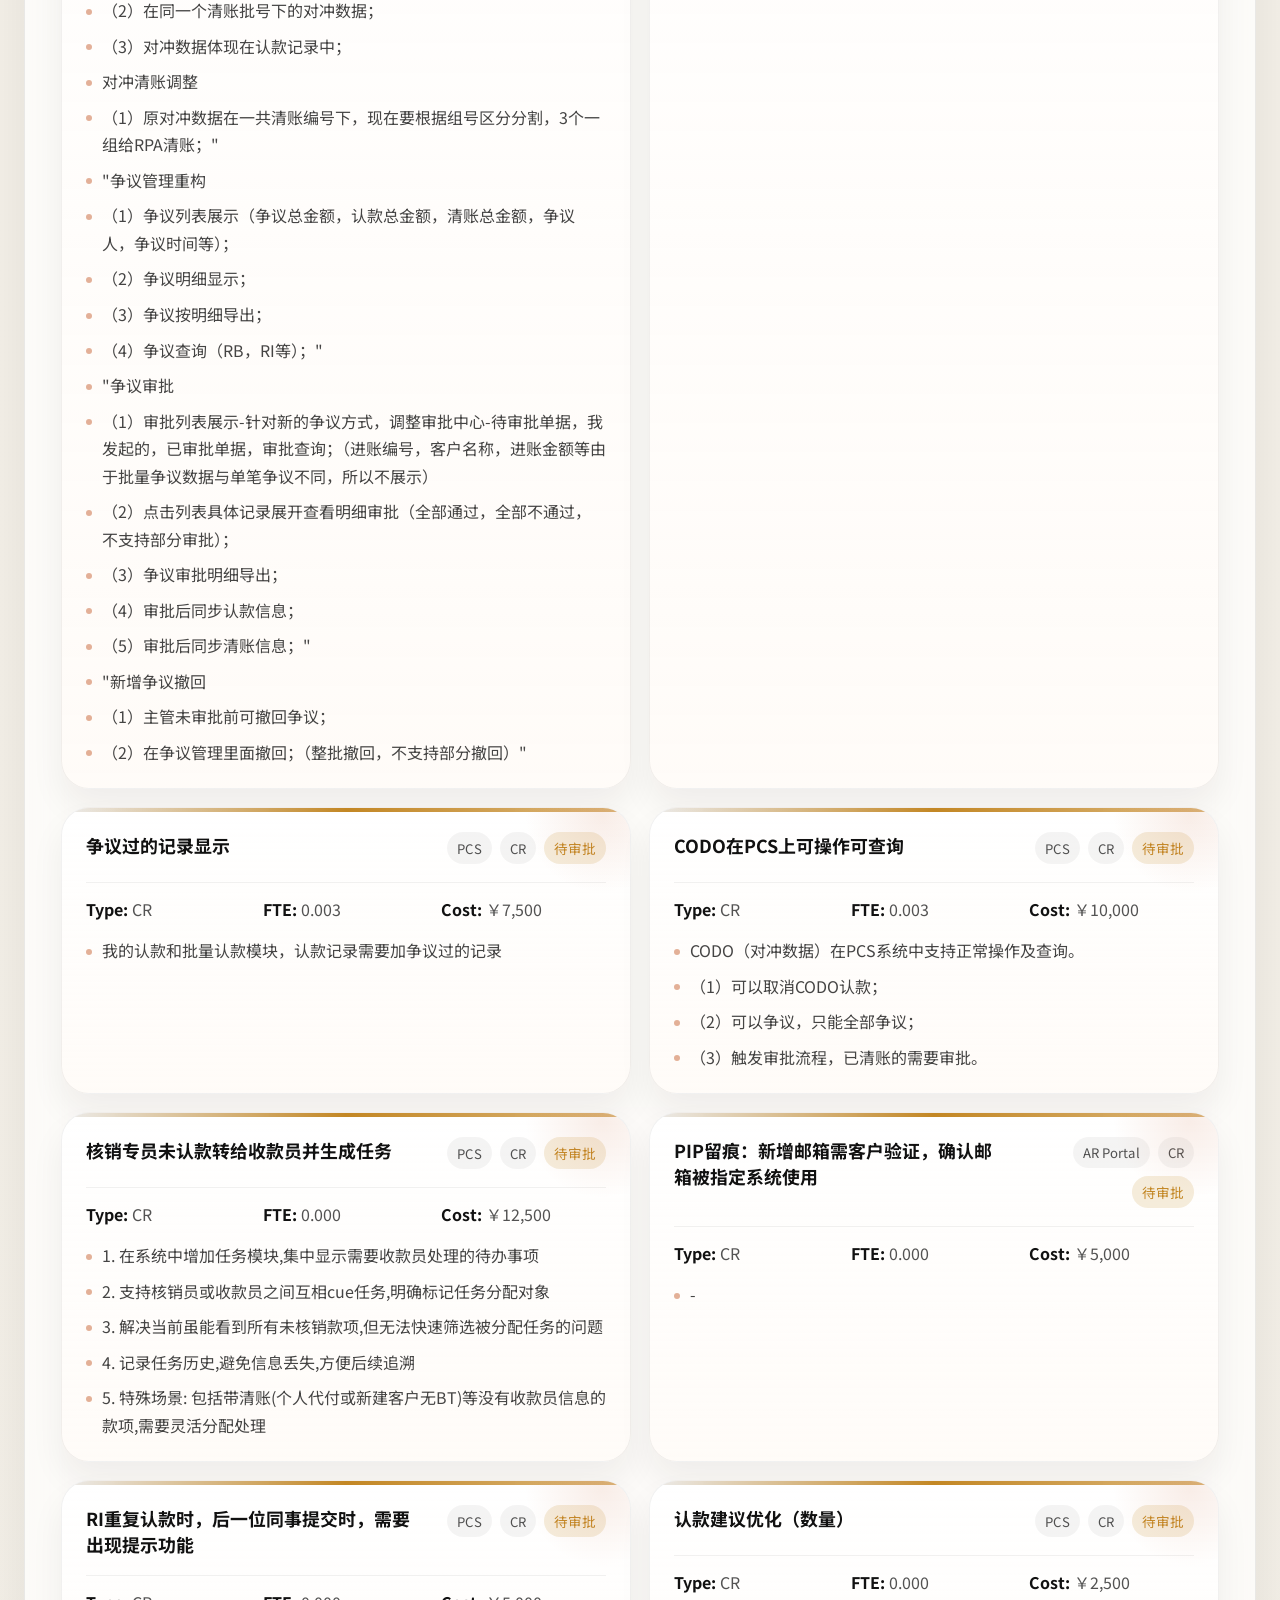
==== commit aca031b8: "Add Notion reload modal to the dashboard" ====
--- a/index.html
+++ b/index.html
@@ -250,6 +250,9 @@
                 </select>
               </div>
             </div>
+            <div class="toolbar-actions">
+              <button type="button" class="chip-button chip-button-accent" id="notion-reload-button">Reload from Notion</button>
+            </div>
           </div>
 
             <div class="section-head">
@@ -285,6 +288,30 @@
         </div>
         <div class="chart-card">
           <canvas id="service-chart" aria-label="Legal entity distribution chart"></canvas>
+        </div>
+      </div>
+    </div>
+
+    <div class="modal-backdrop" id="notion-sync-modal" hidden>
+      <div class="modal-panel notion-sync-panel">
+        <div class="section-head modal-head">
+          <h2>Reload from Notion</h2>
+          <button type="button" class="chip-button" id="notion-sync-close">Close</button>
+        </div>
+        <div class="notion-sync-stack">
+          <article class="overview-panel">
+            <strong>Sync current action data from Notion into this dashboard.</strong>
+            <p>Because this is a local static page, the browser cannot run the Notion sync directly. Run the command below in PowerShell, then click refresh.</p>
+          </article>
+          <div class="notion-sync-command-wrap">
+            <span class="toolbar-label">PowerShell command</span>
+            <pre class="notion-sync-command" id="notion-sync-command">$env:NOTION_ACCESS_TOKEN="YOUR_NOTION_TOKEN"
+powershell -ExecutionPolicy Bypass -File "C:\Users\Sky.Lu\Project\Project\Collection\sync-notion-actions.ps1" -Token $env:NOTION_ACCESS_TOKEN</pre>
+            <div class="notion-sync-actions">
+              <button type="button" class="chip-button" id="notion-copy-command">Copy Command</button>
+              <button type="button" class="chip-button chip-button-accent" id="notion-refresh-page">Refresh Page</button>
+            </div>
+          </div>
         </div>
       </div>
     </div>
--- a/styles.css
+++ b/styles.css
@@ -664,6 +664,17 @@
   transform: translateY(-1px);
 }
 
+.chip-button-accent {
+  background: rgba(201, 106, 61, 0.14);
+  border-color: rgba(201, 106, 61, 0.22);
+  color: var(--accent);
+}
+
+.chip-button-accent:hover {
+  background: rgba(201, 106, 61, 0.2);
+  color: #9a4a23;
+}
+
 .toolbar-select {
   min-width: 180px;
   border-radius: 14px;
@@ -1576,6 +1587,39 @@
   z-index: 1;
 }
 
+.notion-sync-panel {
+  width: min(860px, 100%);
+}
+
+.notion-sync-stack {
+  display: grid;
+  gap: 18px;
+}
+
+.notion-sync-command-wrap {
+  display: grid;
+  gap: 10px;
+}
+
+.notion-sync-command {
+  margin: 0;
+  padding: 18px 20px;
+  border-radius: 22px;
+  background: rgba(17, 17, 17, 0.94);
+  color: rgba(255, 255, 255, 0.96);
+  font-family: "SFMono-Regular", Consolas, "Liberation Mono", Menlo, monospace;
+  font-size: 0.92rem;
+  line-height: 1.65;
+  white-space: pre-wrap;
+  word-break: break-word;
+}
+
+.notion-sync-actions {
+  display: flex;
+  gap: 10px;
+  flex-wrap: wrap;
+}
+
 .task-owner,
 .risk-tag {
   font-size: 0.92rem;
